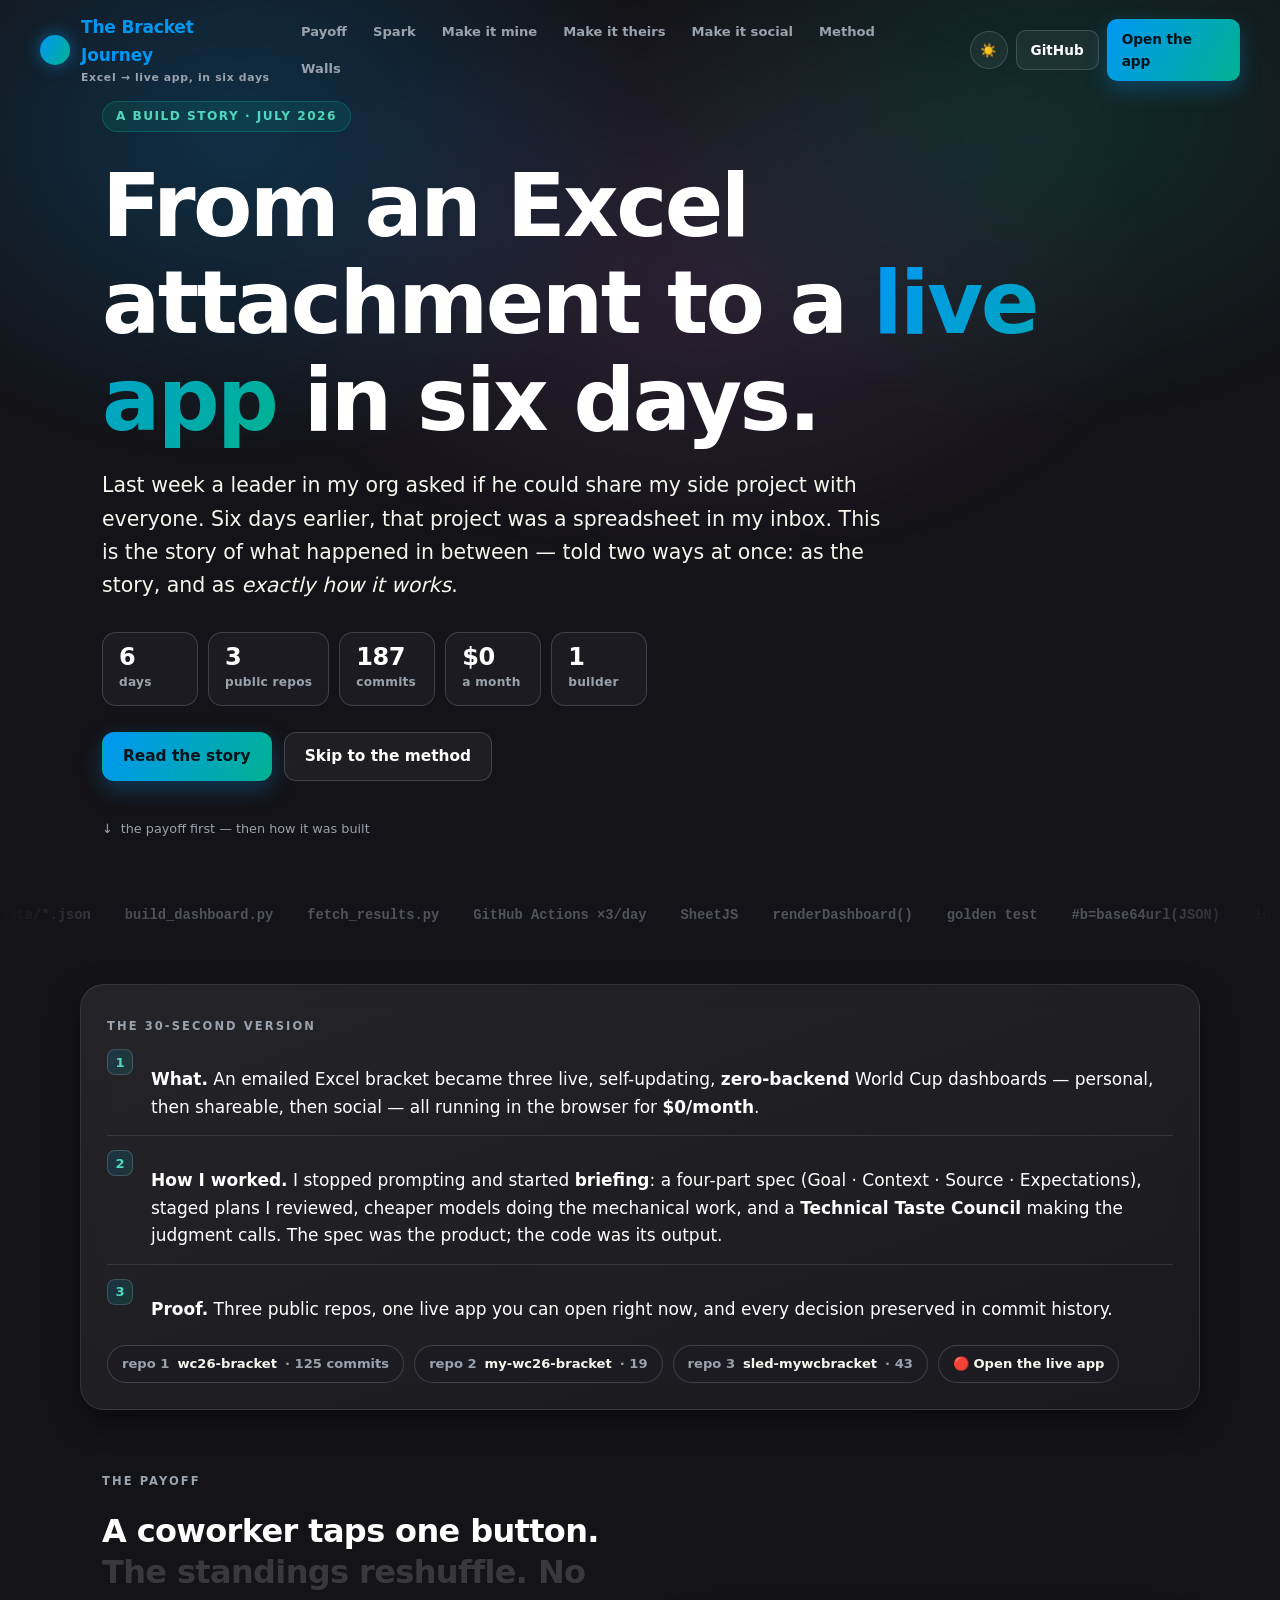
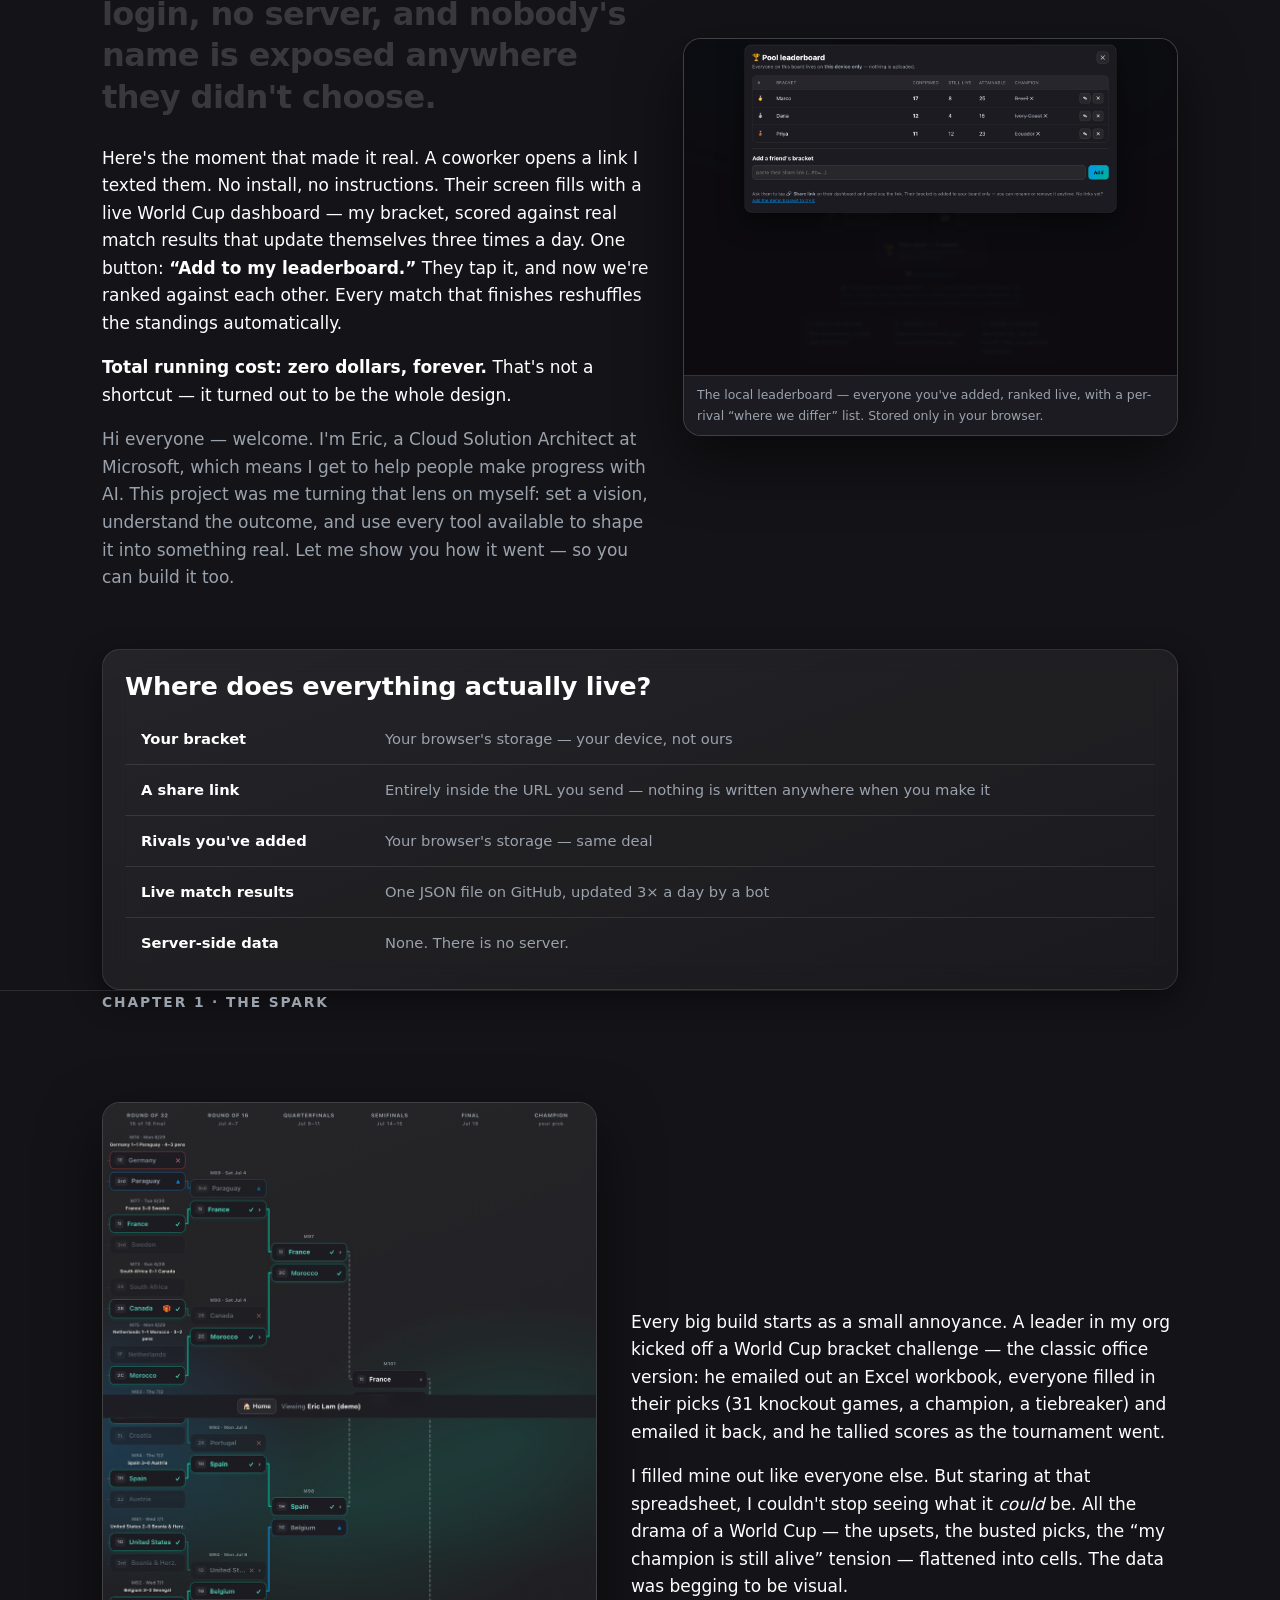
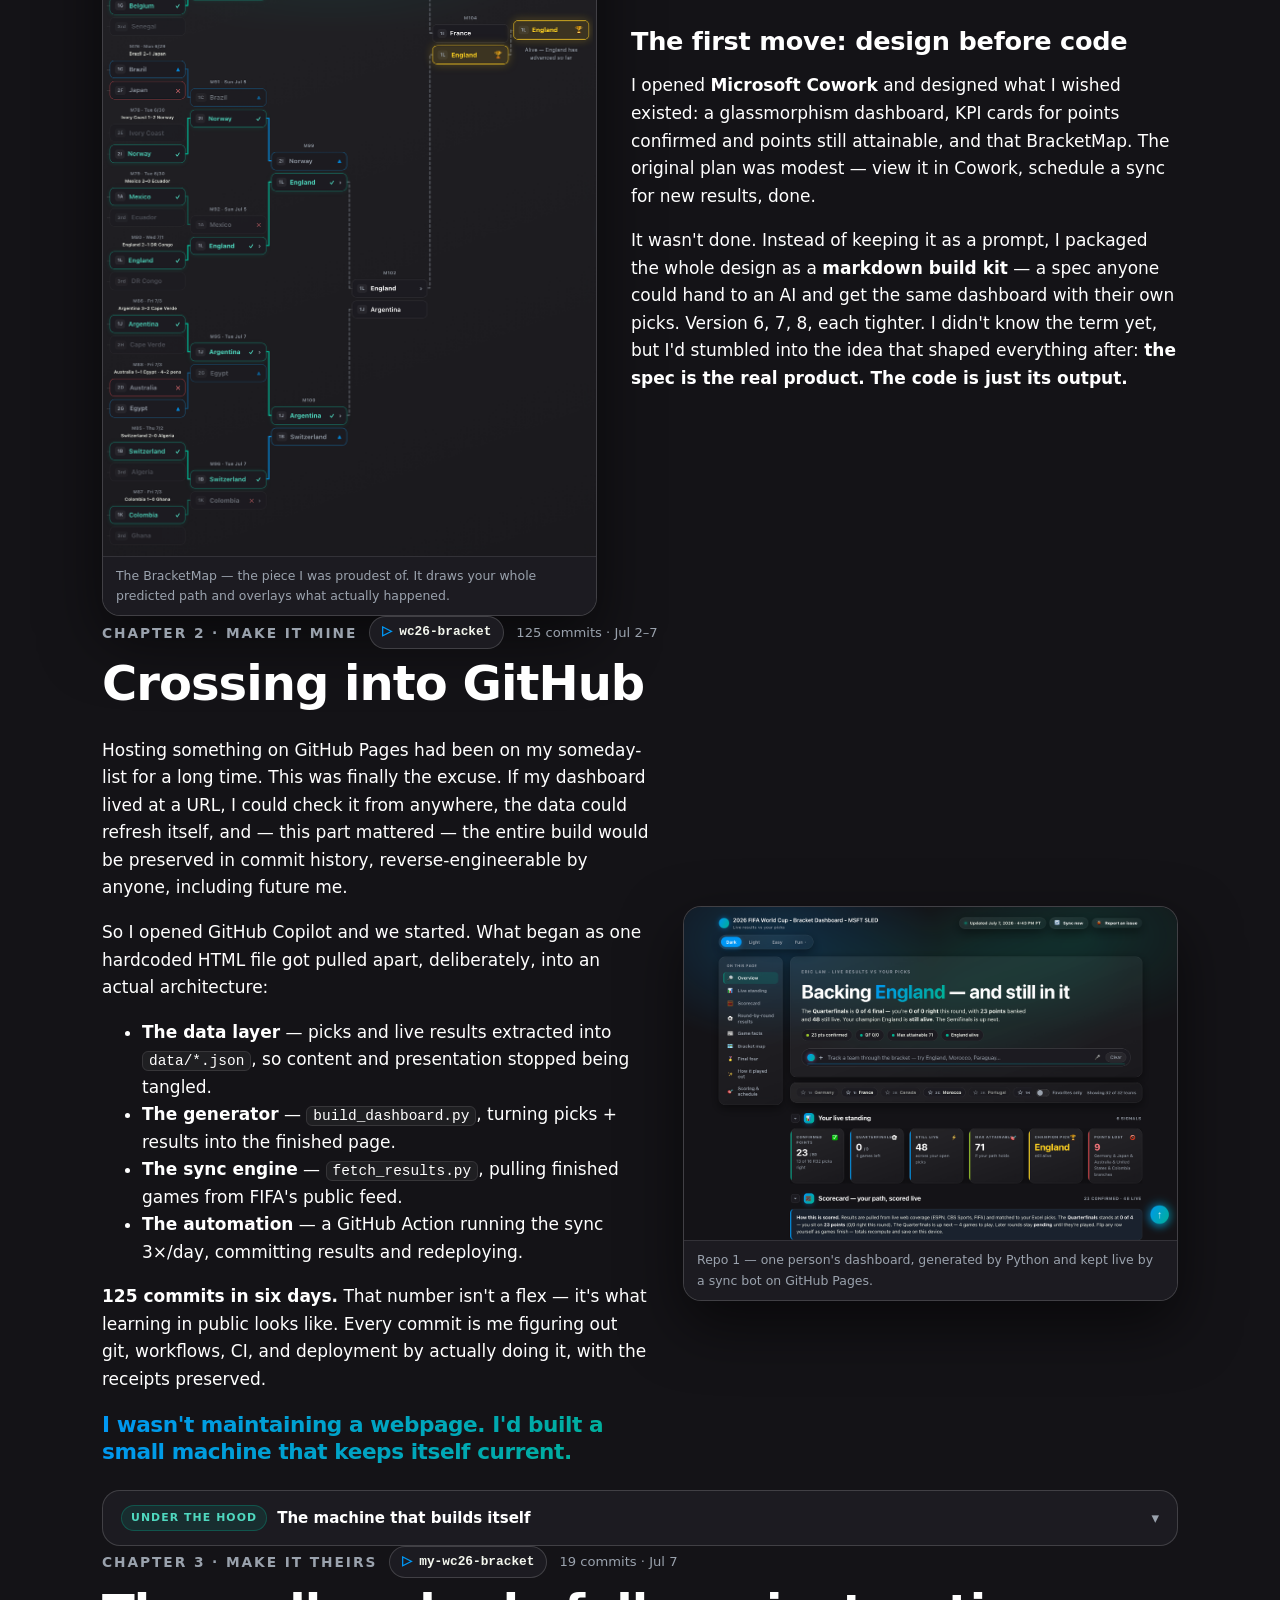
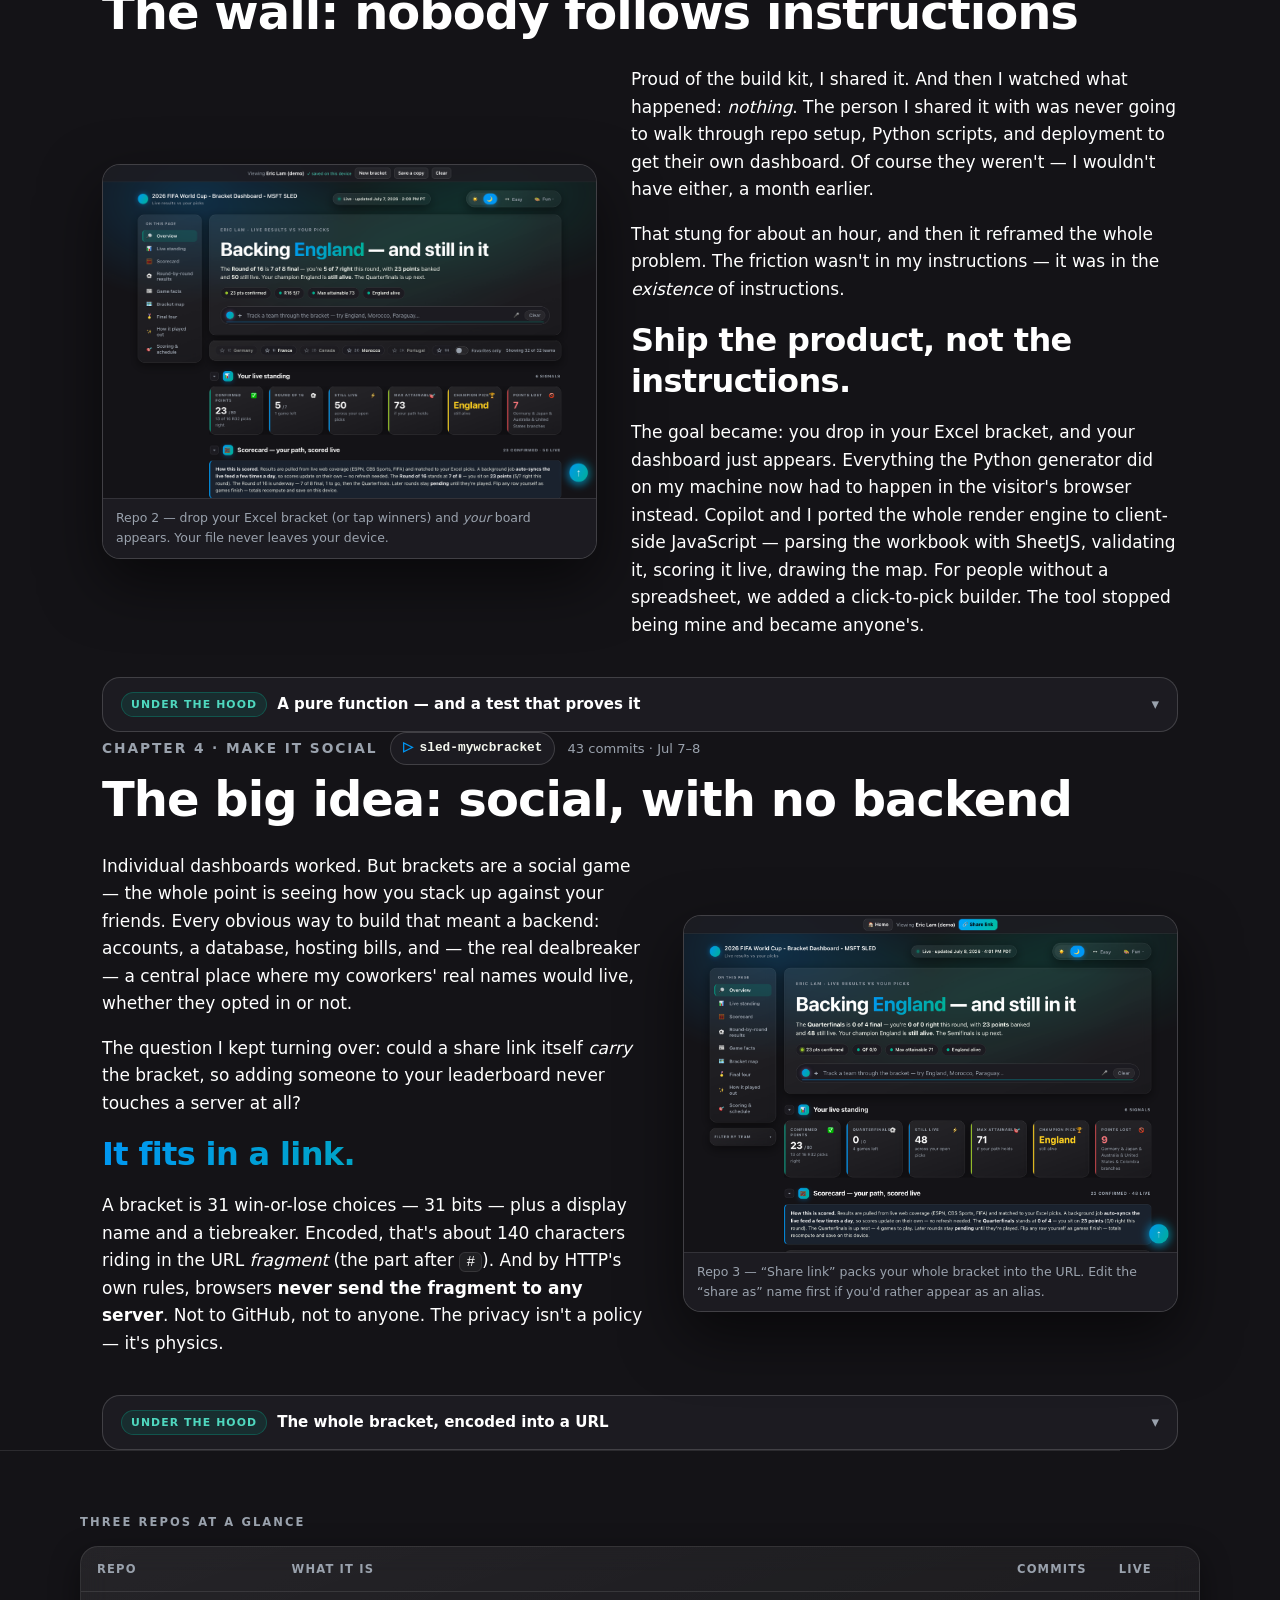
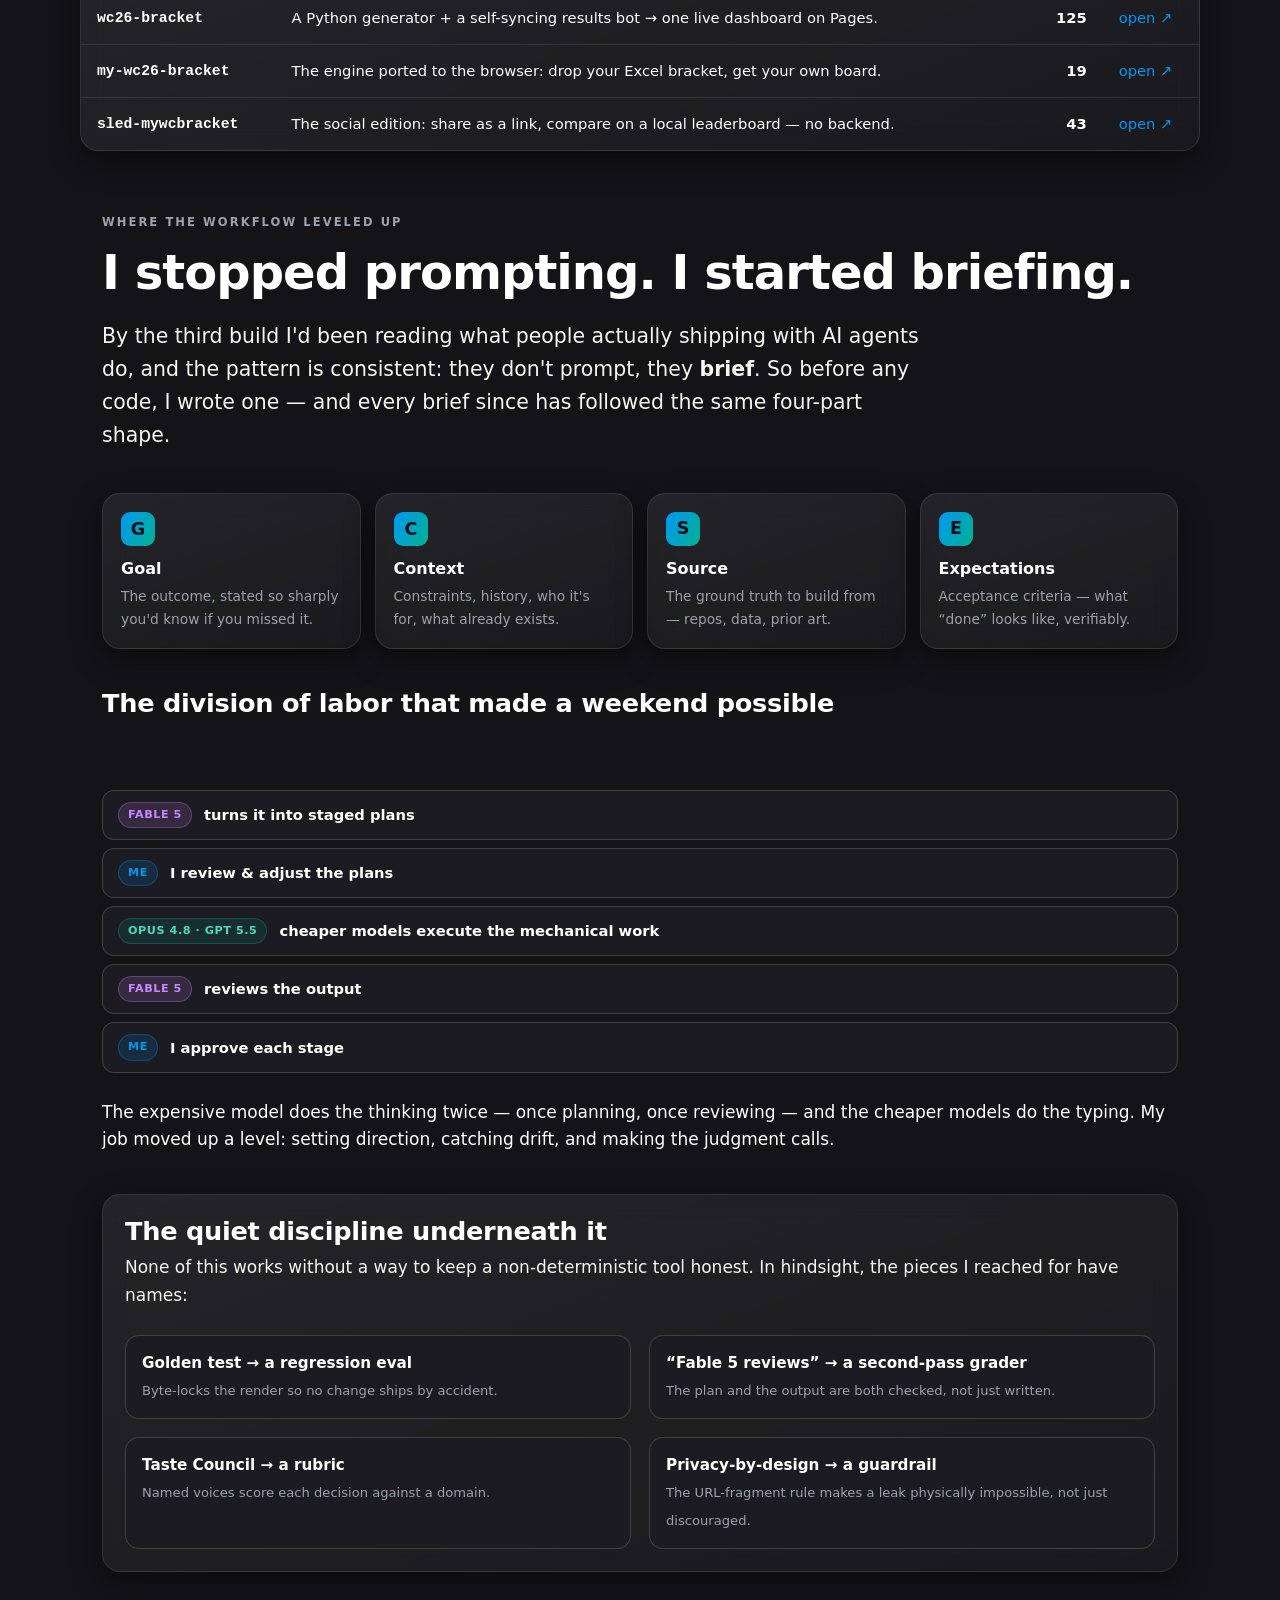
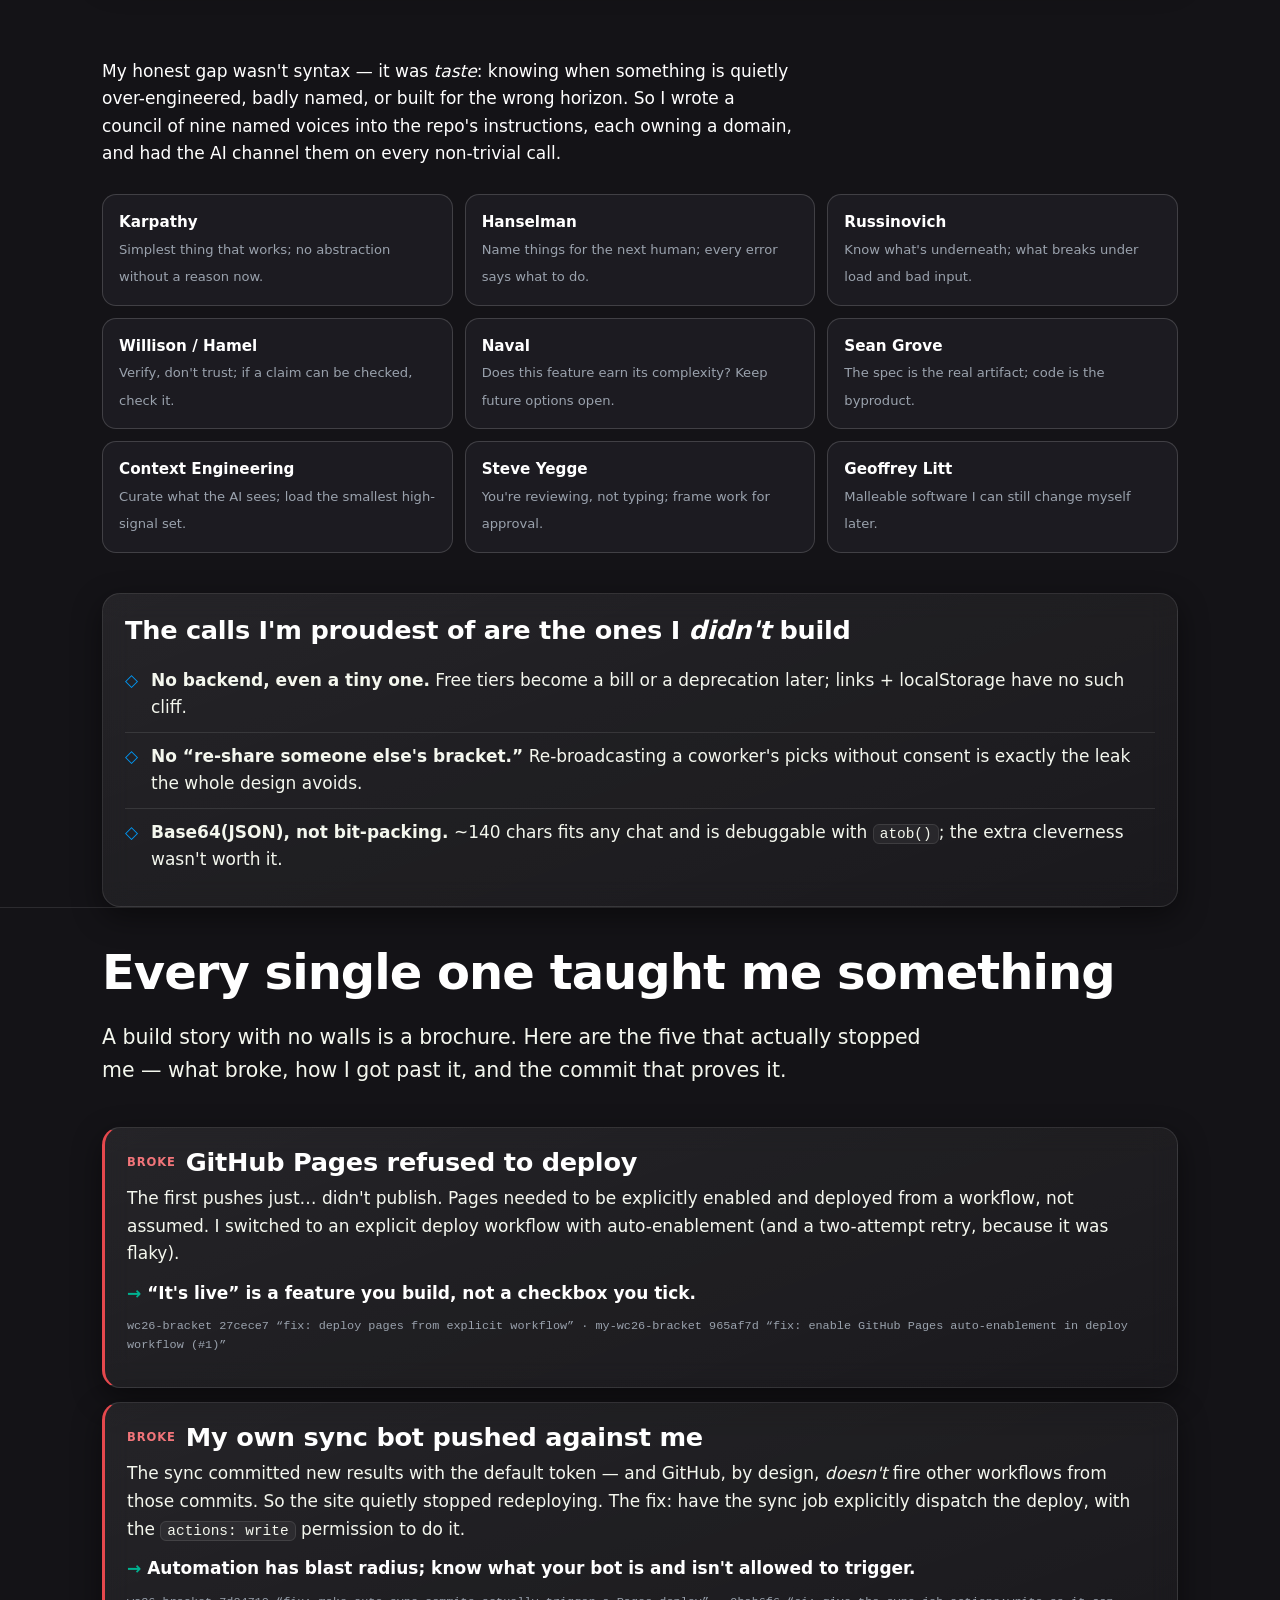
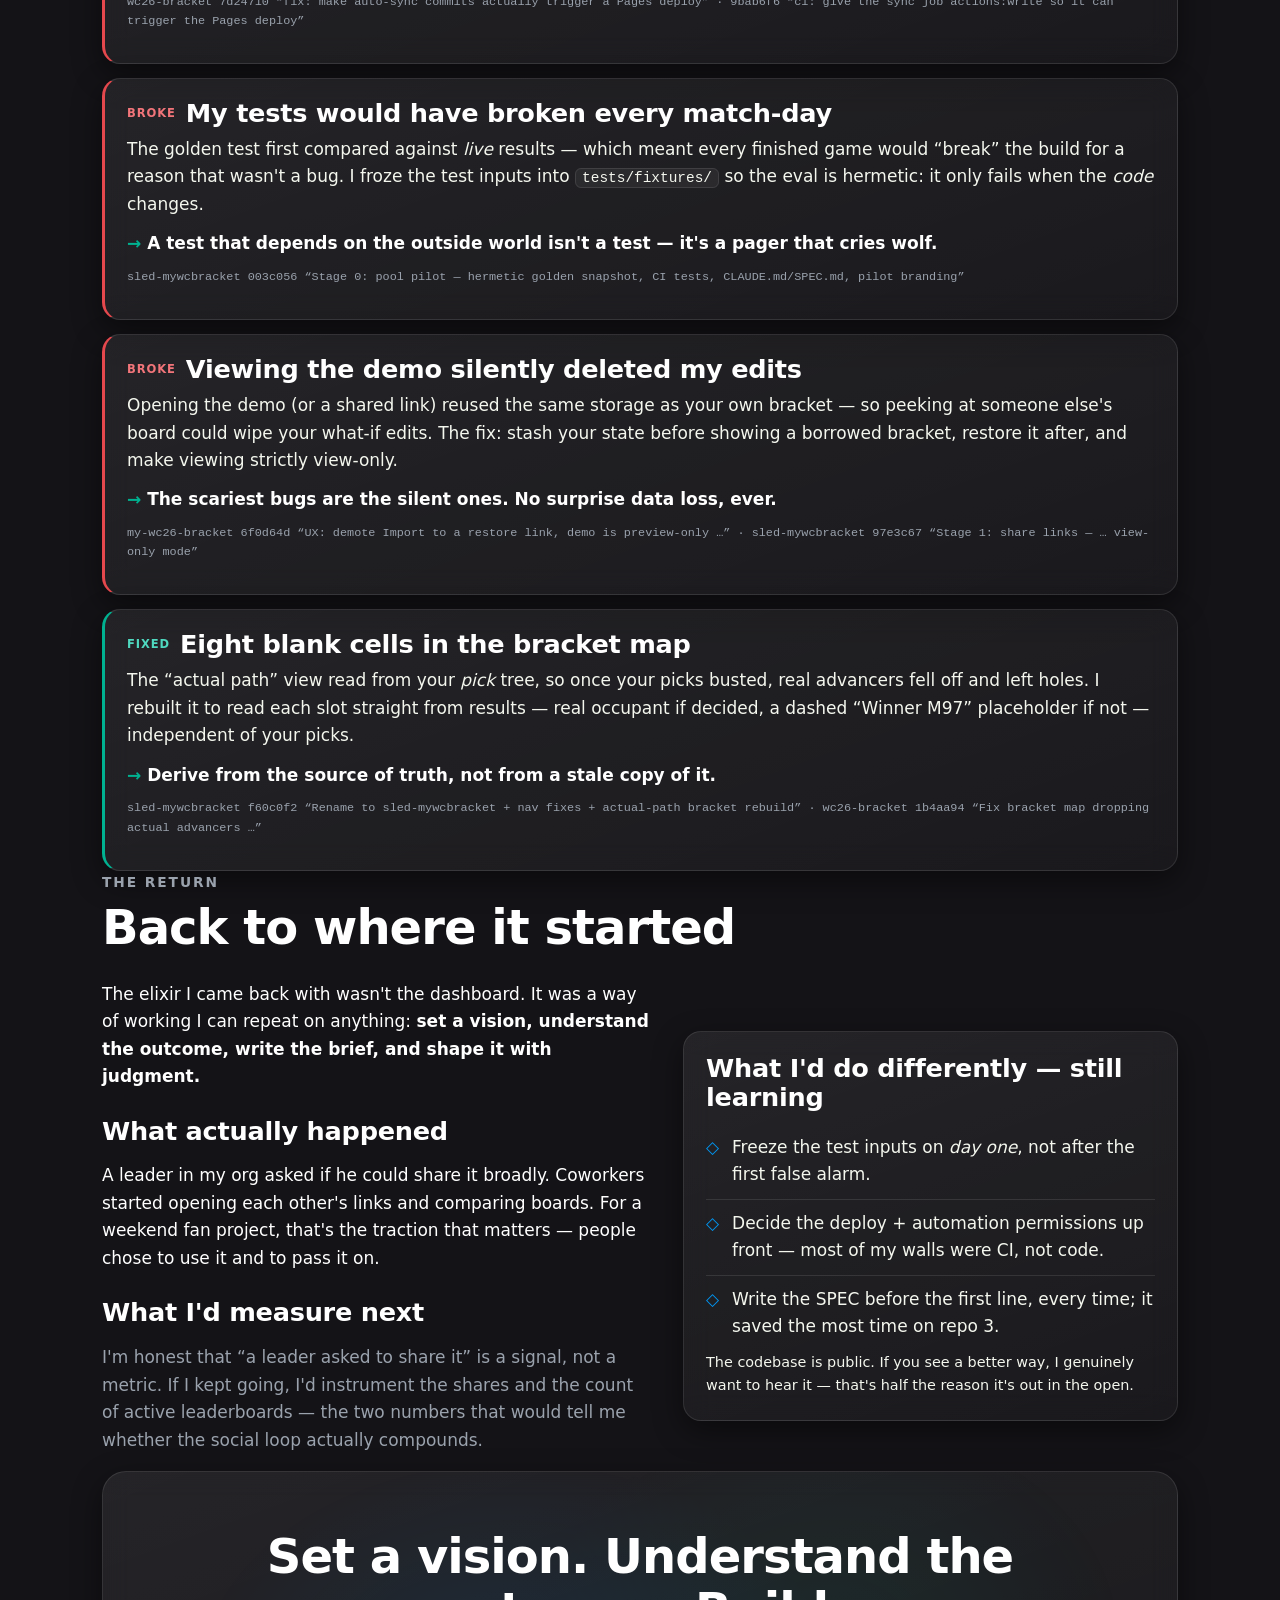
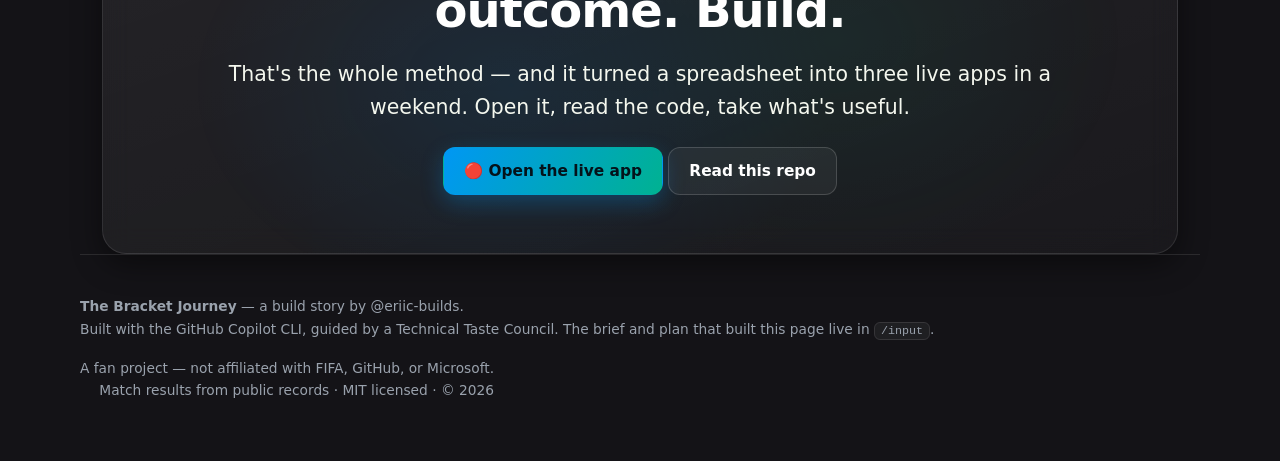
==== docs/index.html @ 43ed0bea "The Bracket Journey — a build story + architecture explainer A single-page, no-build site (GitHub Pa" ====
<!DOCTYPE html>
<html lang="en" data-theme="dark">
<head>
<meta charset="utf-8">
<meta name="viewport" content="width=device-width,initial-scale=1">
<title>From an Excel attachment to a live app in six days — Eric Lam</title>
<meta name="description" content="The build story of how an emailed World Cup bracket became three live, self-updating, zero-backend web apps in one weekend — told as a story and a real architecture explainer.">
<link rel="canonical" href="https://eriic-builds.github.io/bracket-journey/">
<meta property="og:title" content="From an Excel attachment to a live app in six days">
<meta property="og:description" content="A build story — and a real architecture explainer — of three live, zero-backend World Cup dashboards built in a weekend with GitHub Copilot.">
<meta property="og:type" content="article">
<meta property="og:url" content="https://eriic-builds.github.io/bracket-journey/">
<meta name="twitter:card" content="summary_large_image">
<meta property="og:image" content="https://eriic-builds.github.io/bracket-journey/assets/og.png">
<meta name="twitter:image" content="https://eriic-builds.github.io/bracket-journey/assets/og.png">
<link rel="icon" href="data:image/svg+xml,<svg xmlns=%22http://www.w3.org/2000/svg%22 viewBox=%220 0 100 100%22><text y=%22.9em%22 font-size=%2290%22>⚽</text></svg>">
<link rel="stylesheet" href="css/journey.css">
</head>
<body>
<a class="skip" href="#payoff">Skip to the story</a>

<!-- ============================== NAV ============================== -->
<nav class="nav" aria-label="Section navigation">
  <a class="brand" href="#top" aria-label="The Bracket Journey — top">
    <span class="orb" aria-hidden="true"></span>
    <span>The Bracket Journey<small>Excel → live app, in six days</small></span>
  </a>
  <div class="dots">
    <a href="#payoff">Payoff</a>
    <a href="#spark">Spark</a>
    <a href="#mine">Make it mine</a>
    <a href="#theirs">Make it theirs</a>
    <a href="#social">Make it social</a>
    <a href="#method">Method</a>
    <a href="#walls">Walls</a>
  </div>
  <div class="navcta">
    <button id="themeBtn" class="iconbtn" type="button" aria-label="Toggle theme">☀️</button>
    <a class="btn ghost sm" href="https://github.com/eriic-builds/bracket-journey" target="_blank" rel="noopener">GitHub</a>
    <a class="btn primary sm" href="https://eriic-builds.github.io/sled-mywcbracket/" target="_blank" rel="noopener">Open the app</a>
  </div>
</nav>

<!-- ============================== HERO ============================== -->
<header class="hero wrap" id="top">
  <div class="reveal in">
    <span class="kicker">A build story · July 2026</span>
    <h1 class="mt2">From an Excel attachment to a <span class="grad-text">live app</span> in six days.</h1>
    <p class="lede maxch">Last week a leader in my org asked if he could share my side project
    with everyone. Six days earlier, that project was a spreadsheet in my inbox. This is the
    story of what happened in between — told two ways at once: as the story, and as <em>exactly
    how it works</em>.</p>

    <div class="herostats" role="list" aria-label="Project at a glance">
      <div class="stat" role="listitem"><b>6</b><span>days</span></div>
      <div class="stat" role="listitem"><b>3</b><span>public repos</span></div>
      <div class="stat" role="listitem"><b>187</b><span>commits</span></div>
      <div class="stat" role="listitem"><b>$0</b><span>a month</span></div>
      <div class="stat" role="listitem"><b>1</b><span>builder</span></div>
    </div>

    <div class="cta-row">
      <a class="btn primary" href="#payoff">Read the story</a>
      <a class="btn ghost" href="#method">Skip to the method</a>
    </div>
    <div class="scrollcue"><span class="dn">↓</span> the payoff first — then how it was built</div>
  </div>
</header>

<!-- reverse-scroll accent -->
<div class="reverse-strip" aria-hidden="true">
  <div class="track" data-speed="0.12">
    <span>data/*.json</span><span>build_dashboard.py</span><span>fetch_results.py</span>
    <span>GitHub Actions ×3/day</span><span>SheetJS</span><span>renderDashboard()</span>
    <span>golden test</span><span>#b=base64url(JSON)</span><span>localStorage</span>
    <span>zero backend</span><span>$0/mo</span><span>data/*.json</span><span>build_dashboard.py</span>
    <span>fetch_results.py</span><span>GitHub Actions ×3/day</span><span>SheetJS</span>
    <span>renderDashboard()</span><span>golden test</span><span>#b=base64url(JSON)</span>
    <span>localStorage</span><span>zero backend</span><span>$0/mo</span>
  </div>
</div>

<!-- ============================== TL;DR ============================== -->
<section class="wrap tight" aria-label="The 30-second version">
  <div class="tldr glass reveal">
    <span class="section-label">The 30-second version</span>
    <div class="row">
      <span class="n">1</span>
      <p class="mb0"><b>What.</b> An emailed Excel bracket became three live, self-updating,
      <b>zero-backend</b> World Cup dashboards — personal, then shareable, then social — all
      running in the browser for <b>$0/month</b>.</p>
    </div>
    <div class="row">
      <span class="n">2</span>
      <p class="mb0"><b>How I worked.</b> I stopped prompting and started <b>briefing</b>: a
      four-part spec (Goal · Context · Source · Expectations), staged plans I reviewed, cheaper
      models doing the mechanical work, and a <b>Technical Taste Council</b> making the judgment
      calls. The spec was the product; the code was its output.</p>
    </div>
    <div class="row">
      <span class="n">3</span>
      <p class="mb0"><b>Proof.</b> Three public repos, one live app you can open right now, and
      every decision preserved in commit history.</p>
    </div>
    <div class="evidence">
      <a class="chip" href="https://github.com/eriic-builds/wc26-bracket" target="_blank" rel="noopener"><span class="k">repo 1</span> wc26-bracket <span class="k">· 125 commits</span></a>
      <a class="chip" href="https://github.com/eriic-builds/my-wc26-bracket" target="_blank" rel="noopener"><span class="k">repo 2</span> my-wc26-bracket <span class="k">· 19</span></a>
      <a class="chip" href="https://github.com/eriic-builds/sled-mywcbracket" target="_blank" rel="noopener"><span class="k">repo 3</span> sled-mywcbracket <span class="k">· 43</span></a>
      <a class="chip" href="https://eriic-builds.github.io/sled-mywcbracket/" target="_blank" rel="noopener">🔴 Open the live app</a>
    </div>
  </div>
</section>

<!-- ============================== PAYOFF ============================== -->
<section class="wrap" id="payoff">
  <div class="split">
    <div class="reveal">
      <span class="section-label">The payoff</span>
      <p class="wordreveal pull">A coworker taps one button. The standings reshuffle. No login,
      no server, and nobody's name is exposed anywhere they didn't choose.</p>
      <p class="mt2">Here's the moment that made it real. A coworker opens a link I texted them.
      No install, no instructions. Their screen fills with a live World Cup dashboard — my
      bracket, scored against real match results that update themselves three times a day. One
      button: <b>“Add to my leaderboard.”</b> They tap it, and now we're ranked against each
      other. Every match that finishes reshuffles the standings automatically.</p>
      <p><b>Total running cost: zero dollars, forever.</b> That's not a shortcut — it turned out
      to be the whole design.</p>
      <p class="muted">Hi everyone — welcome. I'm Eric, a Cloud Solution Architect at Microsoft,
      which means I get to help people make progress with AI. This project was me turning that
      lens on myself: set a vision, understand the outcome, and use every tool available to shape
      it into something real. Let me show you how it went — so you can build it too.</p>
    </div>
    <figure class="shot reveal d1">
      <img data-shot="sled-leaderboard.png" src="assets/shots/sled-leaderboard.png" loading="lazy" decoding="async"
        alt="The zero-backend leaderboard: coworkers ranked by live score, with a per-rival diff of games still to play.">
      <figcaption class="cap">The local leaderboard — everyone you've added, ranked live, with a
      per-rival “where we differ” list. Stored only in your browser.</figcaption>
    </figure>
  </div>

  <div class="glass card mt3 reveal">
    <h3>Where does everything actually live?</h3>
    <div class="repos mt1">
      <table>
        <tbody>
          <tr><td><b>Your bracket</b></td><td class="muted">Your browser's storage — your device, not ours</td></tr>
          <tr><td><b>A share link</b></td><td class="muted">Entirely inside the URL you send — nothing is written anywhere when you make it</td></tr>
          <tr><td><b>Rivals you've added</b></td><td class="muted">Your browser's storage — same deal</td></tr>
          <tr><td><b>Live match results</b></td><td class="muted">One JSON file on GitHub, updated 3× a day by a bot</td></tr>
          <tr><td><b>Server-side data</b></td><td class="muted">None. There is no server.</td></tr>
        </tbody>
      </table>
    </div>
  </div>
</section>

<hr class="hr wrap">

<!-- ============================== CH.1 SPARK ============================== -->
<section class="wrap chapter" id="spark">
  <div class="chead reveal"><span class="cnum">Chapter 1 · The spark</span></div>
  <h2 class="reveal">An Excel sheet in my inbox</h2>
  <div class="split rev mt2">
    <figure class="shot reveal d1">
      <img data-shot="sled-bracketmap.png" src="assets/shots/sled-bracketmap.png" loading="lazy" decoding="async"
        alt="The BracketMap: a glassmorphism map drawing your predicted path through the whole knockout tree.">
      <figcaption class="cap">The BracketMap — the piece I was proudest of. It draws your whole
      predicted path and overlays what actually happened.</figcaption>
    </figure>
    <div class="reveal">
      <p class="mt0">Every big build starts as a small annoyance. A leader in my org kicked off a
      World Cup bracket challenge — the classic office version: he emailed out an Excel workbook,
      everyone filled in their picks (31 knockout games, a champion, a tiebreaker) and emailed it
      back, and he tallied scores as the tournament went.</p>
      <p>I filled mine out like everyone else. But staring at that spreadsheet, I couldn't stop
      seeing what it <em>could</em> be. All the drama of a World Cup — the upsets, the busted
      picks, the “my champion is still alive” tension — flattened into cells. The data was
      begging to be visual.</p>
      <h3 class="mt2">The first move: design before code</h3>
      <p>I opened <b>Microsoft Cowork</b> and designed what I wished existed: a glassmorphism
      dashboard, KPI cards for points confirmed and points still attainable, and that BracketMap.
      The original plan was modest — view it in Cowork, schedule a sync for new results, done.</p>
      <p>It wasn't done. Instead of keeping it as a prompt, I packaged the whole design as a
      <b>markdown build kit</b> — a spec anyone could hand to an AI and get the same dashboard
      with their own picks. Version 6, 7, 8, each tighter. I didn't know the term yet, but I'd
      stumbled into the idea that shaped everything after: <b>the spec is the real product. The
      code is just its output.</b></p>
    </div>
  </div>
</section>

<!-- ============================== CH.2 MAKE IT MINE ============================== -->
<section class="wrap chapter" id="mine">
  <div class="chead reveal">
    <span class="cnum">Chapter 2 · Make it mine</span>
    <span class="repochip">wc26-bracket</span>
    <span class="muted" style="font-size:.82rem">125 commits · Jul 2–7</span>
  </div>
  <h2 class="reveal">Crossing into GitHub</h2>
  <div class="split mt2">
    <div class="reveal">
      <p class="mt0">Hosting something on GitHub Pages had been on my someday-list for a long
      time. This was finally the excuse. If my dashboard lived at a URL, I could check it from
      anywhere, the data could refresh itself, and — this part mattered — the entire build would
      be preserved in commit history, reverse-engineerable by anyone, including future me.</p>
      <p>So I opened GitHub Copilot and we started. What began as one hardcoded HTML file got
      pulled apart, deliberately, into an actual architecture:</p>
      <ul>
        <li><b>The data layer</b> — picks and live results extracted into <code class="inline">data/*.json</code>, so content and presentation stopped being tangled.</li>
        <li><b>The generator</b> — <code class="inline">build_dashboard.py</code>, turning picks + results into the finished page.</li>
        <li><b>The sync engine</b> — <code class="inline">fetch_results.py</code>, pulling finished games from FIFA's public feed.</li>
        <li><b>The automation</b> — a GitHub Action running the sync 3×/day, committing results and redeploying.</li>
      </ul>
      <p><b>125 commits in six days.</b> That number isn't a flex — it's what learning in public
      looks like. Every commit is me figuring out git, workflows, CI, and deployment by actually
      doing it, with the receipts preserved.</p>
      <p class="pull grad-text" style="font-size:1.35rem">I wasn't maintaining a webpage. I'd
      built a small machine that keeps itself current.</p>
    </div>
    <figure class="shot reveal d1">
      <img data-shot="wc26-view.png" src="assets/shots/wc26-view.png" loading="lazy" decoding="async"
        alt="The wc26-bracket dashboard: bracket map, KPI cards, and a round-by-round scorecard, generated by Python and served on GitHub Pages.">
      <figcaption class="cap">Repo 1 — one person's dashboard, generated by Python and kept live
      by a sync bot on GitHub Pages.</figcaption>
    </figure>
  </div>

  <details class="hood reveal">
    <summary><span class="tag">Under the hood</span> The machine that builds itself <span class="chev">▾</span></summary>
    <div class="hbody">
      <p>Three JSON files are the single source of truth. The generator loads them and
      <em>derives</em> every pixel — nothing about the story is hardcoded, so every rebuild stays
      in sync with the data.</p>
      <div class="codecap">wc26-bracket/scripts/build_dashboard.py</div>
      <pre class="code">_DATA=os.path.join(os.path.dirname(os.path.dirname(os.path.abspath(__file__))),"data")
def _load(_name):
    with open(os.path.join(_DATA,_name),encoding="utf-8") as _fh: return json.load(_fh)
P=_load("picks.json"); L=_load("live.json"); T=_load("topology.json")</pre>

      <div class="diagram mt1">
        <div class="flow">
          <div class="node mono">picks.json<small>your bracket</small></div>
          <div class="node mono">live.json<small>synced results</small></div>
          <div class="node mono">topology.json<small>fixed tree</small></div>
          <div class="arrow">→</div>
          <div class="node accent">build_dashboard.py<small>pure derivation</small></div>
          <div class="arrow">→</div>
          <div class="node">index.html<small>self-contained</small></div>
          <div class="arrow">→</div>
          <div class="node accent">GitHub Pages<small>the live site</small></div>
        </div>
      </div>

      <p class="mt2">The sync is a bot on a schedule. It fetches finished games, writes them into
      <code class="inline">live.json</code>, and redeploys — three times a day, timed to after
      each match block. I can close my laptop and the board stays current.</p>
      <div class="codecap">wc26-bracket/.github/workflows/sync-results.yml — the cron</div>
      <pre class="code">schedule:
  - cron: "0 22 * * *"   # ~6:00 PM ET
  - cron: "30 1 * * *"   # ~9:30 PM ET
  - cron: "0 6 * * *"    # ~2:00 AM ET</pre>
    </div>
  </details>
</section>

<!-- ============================== CH.3 MAKE IT THEIRS ============================== -->
<section class="wrap chapter" id="theirs">
  <div class="chead reveal">
    <span class="cnum">Chapter 3 · Make it theirs</span>
    <span class="repochip">my-wc26-bracket</span>
    <span class="muted" style="font-size:.82rem">19 commits · Jul 7</span>
  </div>
  <h2 class="reveal">The wall: nobody follows instructions</h2>
  <div class="split rev mt2">
    <figure class="shot reveal d1">
      <img data-shot="my-view.png" src="assets/shots/my-view.png" loading="lazy" decoding="async"
        alt="my-wc26-bracket: drop your own Excel file and your own scored dashboard appears, entirely in the browser.">
      <figcaption class="cap">Repo 2 — drop your Excel bracket (or tap winners) and <em>your</em>
      board appears. Your file never leaves your device.</figcaption>
    </figure>
    <div class="reveal">
      <p class="mt0">Proud of the build kit, I shared it. And then I watched what happened:
      <em>nothing</em>. The person I shared it with was never going to walk through repo setup,
      Python scripts, and deployment to get their own dashboard. Of course they weren't — I
      wouldn't have either, a month earlier.</p>
      <p>That stung for about an hour, and then it reframed the whole problem. The friction wasn't
      in my instructions — it was in the <em>existence</em> of instructions.</p>
      <p class="pull">Ship the product, not the instructions.</p>
      <p>The goal became: you drop in your Excel bracket, and your dashboard just appears.
      Everything the Python generator did on my machine now had to happen in the visitor's
      browser instead. Copilot and I ported the whole render engine to client-side JavaScript —
      parsing the workbook with SheetJS, validating it, scoring it live, drawing the map. For
      people without a spreadsheet, we added a click-to-pick builder. The tool stopped being mine
      and became anyone's.</p>
    </div>
  </div>

  <details class="hood reveal">
    <summary><span class="tag">Under the hood</span> A pure function — and a test that proves it <span class="chev">▾</span></summary>
    <div class="hbody">
      <p>The port is one honest idea: the same inputs, the same output, expressed as a
      <b>pure function</b>. Give it your picks, the live results, and the fixed tree, and it
      returns the scored dashboard state — no side effects, no globals.</p>
      <div class="codecap">my-wc26-bracket / sled-mywcbracket · docs/js/render.js</div>
      <pre class="code">export function computeState(picks, live, topology) {
  // → the fully scored board: every slot, KPI, and card is derived from here
}</pre>
      <div class="diagram mt1">
        <div class="flow">
          <div class="node mono">your .xlsx</div>
          <div class="arrow">→</div>
          <div class="node accent">parse-excel.js<small>SheetJS, in-browser</small></div>
          <div class="arrow">→</div>
          <div class="node accent">render.js<small>computeState()</small></div>
          <div class="arrow">→</div>
          <div class="node">your dashboard<small>DOM</small></div>
        </div>
      </div>
      <p class="mt2">A port this size is exactly where subtle bugs breed. So we built a
      <b>golden test</b>: the JavaScript engine's output is compared <em>byte-for-byte</em>
      against the original Python's. Not “looks the same” — <em>identical</em>. In hindsight
      that's an eval: a regression gate that has caught real drift ever since, run against
      <em>frozen</em> inputs so live results can never make it flap.</p>
    </div>
  </details>
</section>

<!-- ============================== CH.4 MAKE IT SOCIAL ============================== -->
<section class="wrap chapter" id="social">
  <div class="chead reveal">
    <span class="cnum">Chapter 4 · Make it social</span>
    <span class="repochip">sled-mywcbracket</span>
    <span class="muted" style="font-size:.82rem">43 commits · Jul 7–8</span>
  </div>
  <h2 class="reveal">The big idea: social, with no backend</h2>
  <div class="split mt2">
    <div class="reveal">
      <p class="mt0">Individual dashboards worked. But brackets are a social game — the whole
      point is seeing how you stack up against your friends. Every obvious way to build that
      meant a backend: accounts, a database, hosting bills, and — the real dealbreaker — a
      central place where my coworkers' real names would live, whether they opted in or not.</p>
      <p>The question I kept turning over: could a share link itself <em>carry</em> the bracket,
      so adding someone to your leaderboard never touches a server at all?</p>
      <p class="pull grad-text">It fits in a link.</p>
      <p>A bracket is 31 win-or-lose choices — 31 bits — plus a display name and a tiebreaker.
      Encoded, that's about 140 characters riding in the URL <em>fragment</em> (the part after
      <code class="inline">#</code>). And by HTTP's own rules, browsers <b>never send the fragment
      to any server</b>. Not to GitHub, not to anyone. The privacy isn't a policy — it's physics.</p>
    </div>
    <figure class="shot reveal d1">
      <img data-shot="sled-share.png" src="assets/shots/sled-share.png" loading="lazy" decoding="async"
        alt="The share popover: your whole bracket packed into a short URL, with a 'share as' alias field.">
      <figcaption class="cap">Repo 3 — “Share link” packs your whole bracket into the URL. Edit
      the “share as” name first if you'd rather appear as an alias.</figcaption>
    </figure>
  </div>

  <details class="hood reveal">
    <summary><span class="tag">Under the hood</span> The whole bracket, encoded into a URL <span class="chev">▾</span></summary>
    <div class="hbody">
      <p>The wire format is deliberately boring and debuggable: base64url of a tiny JSON object.
      The clever part is the <em>bit order</em> — later rounds depend on earlier picks, so encode
      and decode must both walk the tree in the same canonical order.</p>
      <div class="codecap">sled-mywcbracket/docs/js/share.js — encode</div>
      <pre class="code">export function encodeShare(picks, topology) {
  const S = deriveStructure(topology);
  const sel = {};
  picks.r32.forEach(m => { sel[m[0]] = m[4]; });
  S.r16codes.forEach((c, j) => { sel[c] = picks.r16_win[j]; });
  // …qf, sf, final…
  let bits = "";
  for (const c of codeOrder(S)) {
    const [a, b] = teamsFor(S, c, sel);
    bits += sel[c] === a ? "0" : "1";
  }
  const payload = { v: 1, b: bits, n: String(picks.entrant || ""), t: picks.tiebreaker | 0 };
  return b64url(new TextEncoder().encode(JSON.stringify(payload)));
}</pre>
      <p>Decoding reverses it, then re-validates against the fixed tree. A truncated or
      newer-version link fails with a friendly message instead of rendering garbage — Hanselman's
      rule: every error says what broke.</p>
      <div class="codecap">the wire format (dev-docs/SPEC.md)</div>
      <pre class="code">#b=base64url( JSON { v:1, b:"&lt;31 chars of 0|1&gt;", n:"display name", t:tiebreaker } )</pre>

      <div class="diagram mt1">
        <div class="flow">
          <div class="node">your picks</div>
          <div class="arrow">→</div>
          <div class="node accent mono">#b=…<small>in the URL fragment</small></div>
          <div class="arrow">→</div>
          <div class="node">recipient's browser<small>unpacks locally</small></div>
          <div class="arrow">→</div>
          <div class="node accent">their leaderboard<small>localStorage only</small></div>
        </div>
      </div>

      <p class="mt2">Nothing is written when you generate a link. Rivals live in one browser key;
      the sync bot only ever rewrites the shared results file.</p>
      <div class="codecap">sled-mywcbracket/docs/js/storage.js — the keys</div>
      <pre class="code">const KEY = "wcb.fan.picks.v1";        // the visitor's own bracket
const KEY_SCORES = "wcb.scores.v3";     // their what-if overrides
const KEY_STASH = "wcb.scores.stash";   // set aside while viewing someone else's link</pre>
    </div>
  </details>
</section>

<hr class="hr wrap">

<!-- ============================== REPOS AT A GLANCE ============================== -->
<section class="wrap tight" aria-label="The three repos at a glance">
  <span class="section-label reveal">Three repos at a glance</span>
  <div class="repos glass reveal">
    <table>
      <thead>
        <tr><th>Repo</th><th>What it is</th><th class="num">Commits</th><th class="hidesm">Live</th></tr>
      </thead>
      <tbody>
        <tr>
          <td><a class="rn" href="https://github.com/eriic-builds/wc26-bracket" target="_blank" rel="noopener">wc26-bracket</a></td>
          <td>A Python generator + a self-syncing results bot → one live dashboard on Pages.</td>
          <td class="num">125</td>
          <td class="hidesm"><a href="https://eriic-builds.github.io/wc26-bracket/" target="_blank" rel="noopener">open ↗</a></td>
        </tr>
        <tr>
          <td><a class="rn" href="https://github.com/eriic-builds/my-wc26-bracket" target="_blank" rel="noopener">my-wc26-bracket</a></td>
          <td>The engine ported to the browser: drop your Excel bracket, get your own board.</td>
          <td class="num">19</td>
          <td class="hidesm"><a href="https://eriic-builds.github.io/my-wc26-bracket/" target="_blank" rel="noopener">open ↗</a></td>
        </tr>
        <tr>
          <td><a class="rn" href="https://github.com/eriic-builds/sled-mywcbracket" target="_blank" rel="noopener">sled-mywcbracket</a></td>
          <td>The social edition: share as a link, compare on a local leaderboard — no backend.</td>
          <td class="num">43</td>
          <td class="hidesm"><a href="https://eriic-builds.github.io/sled-mywcbracket/" target="_blank" rel="noopener">open ↗</a></td>
        </tr>
      </tbody>
    </table>
  </div>
</section>

<!-- ============================== METHOD ============================== -->
<section class="wrap" id="method">
  <span class="section-label reveal">Where the workflow leveled up</span>
  <h2 class="reveal">I stopped prompting. I started briefing.</h2>
  <p class="lede maxch reveal">By the third build I'd been reading what people actually shipping
  with AI agents do, and the pattern is consistent: they don't prompt, they <b>brief</b>. So
  before any code, I wrote one — and every brief since has followed the same four-part shape.</p>

  <div class="gcse mt3">
    <div class="g glass reveal"><div class="lt">G</div><h4>Goal</h4><p>The outcome, stated so sharply you'd know if you missed it.</p></div>
    <div class="g glass reveal d1"><div class="lt">C</div><h4>Context</h4><p>Constraints, history, who it's for, what already exists.</p></div>
    <div class="g glass reveal d2"><div class="lt">S</div><h4>Source</h4><p>The ground truth to build from — repos, data, prior art.</p></div>
    <div class="g glass reveal d3"><div class="lt">E</div><h4>Expectations</h4><p>Acceptance criteria — what “done” looks like, verifiably.</p></div>
  </div>

  <h3 class="mt3 reveal">The division of labor that made a weekend possible</h3>
  <div class="pipeline mt1">
    <div class="pstep reveal"><span class="who me">Me</span> I write the brief</div>
    <div class="pstep reveal"><span class="who ai">Fable 5</span> turns it into staged plans</div>
    <div class="pstep reveal"><span class="who me">Me</span> I review &amp; adjust the plans</div>
    <div class="pstep reveal"><span class="who cheap">Opus 4.8 · GPT 5.5</span> cheaper models execute the mechanical work</div>
    <div class="pstep reveal"><span class="who ai">Fable 5</span> reviews the output</div>
    <div class="pstep reveal"><span class="who me">Me</span> I approve each stage</div>
  </div>
  <p class="mt2 reveal">The expensive model does the thinking twice — once planning, once
  reviewing — and the cheaper models do the typing. My job moved up a level: setting direction,
  catching drift, and making the judgment calls.</p>

  <div class="glass card mt3 reveal">
    <h3>The quiet discipline underneath it</h3>
    <p>None of this works without a way to keep a non-deterministic tool honest. In hindsight,
    the pieces I reached for have names:</p>
    <div class="grid g2 mt2">
      <div class="voice"><b>Golden test → a regression eval</b><span>Byte-locks the render so no change ships by accident.</span></div>
      <div class="voice"><b>“Fable 5 reviews” → a second-pass grader</b><span>The plan and the output are both checked, not just written.</span></div>
      <div class="voice"><b>Taste Council → a rubric</b><span>Named voices score each decision against a domain.</span></div>
      <div class="voice"><b>Privacy-by-design → a guardrail</b><span>The URL-fragment rule makes a leak physically impossible, not just discouraged.</span></div>
    </div>
  </div>

  <h3 class="mt3 reveal">The Technical Taste Council</h3>
  <p class="maxch reveal">My honest gap wasn't syntax — it was <em>taste</em>: knowing when
  something is quietly over-engineered, badly named, or built for the wrong horizon. So I wrote a
  council of nine named voices into the repo's instructions, each owning a domain, and had the AI
  channel them on every non-trivial call.</p>
  <div class="council mt2">
    <div class="voice reveal"><b>Karpathy</b><span>Simplest thing that works; no abstraction without a reason now.</span></div>
    <div class="voice reveal"><b>Hanselman</b><span>Name things for the next human; every error says what to do.</span></div>
    <div class="voice reveal"><b>Russinovich</b><span>Know what's underneath; what breaks under load and bad input.</span></div>
    <div class="voice reveal d1"><b>Willison / Hamel</b><span>Verify, don't trust; if a claim can be checked, check it.</span></div>
    <div class="voice reveal d1"><b>Naval</b><span>Does this feature earn its complexity? Keep future options open.</span></div>
    <div class="voice reveal d1"><b>Sean Grove</b><span>The spec is the real artifact; code is the byproduct.</span></div>
    <div class="voice reveal d2"><b>Context Engineering</b><span>Curate what the AI sees; load the smallest high-signal set.</span></div>
    <div class="voice reveal d2"><b>Steve Yegge</b><span>You're reviewing, not typing; frame work for approval.</span></div>
    <div class="voice reveal d2"><b>Geoffrey Litt</b><span>Malleable software I can still change myself later.</span></div>
  </div>

  <div class="glass card mt3 reveal">
    <h3>The calls I'm proudest of are the ones I <em>didn't</em> build</h3>
    <ul class="next-list">
      <li><b>No backend, even a tiny one.</b> Free tiers become a bill or a deprecation later; links + localStorage have no such cliff.</li>
      <li><b>No “re-share someone else's bracket.”</b> Re-broadcasting a coworker's picks without consent is exactly the leak the whole design avoids.</li>
      <li><b>Base64(JSON), not bit-packing.</b> ~140 chars fits any chat and is debuggable with <code class="inline">atob()</code>; the extra cleverness wasn't worth it.</li>
    </ul>
  </div>
</section>

<hr class="hr wrap">

<!-- ============================== WALLS ============================== -->
<section class="wrap" id="walls">
  <span class="section-label reveal">The walls</span>
  <h2 class="reveal">Every single one taught me something</h2>
  <p class="lede maxch reveal">A build story with no walls is a brochure. Here are the five that
  actually stopped me — what broke, how I got past it, and the commit that proves it.</p>

  <div class="mt3">
    <div class="wall glass reveal">
      <div class="wl"><span class="broke">Broke</span><h3>GitHub Pages refused to deploy</h3></div>
      <p class="fix">The first pushes just… didn't publish. Pages needed to be explicitly enabled
      and deployed from a workflow, not assumed. I switched to an explicit deploy workflow with
      auto-enablement (and a two-attempt retry, because it was flaky).</p>
      <p class="lesson">“It's live” is a feature you build, not a checkbox you tick.</p>
      <p class="cite">wc26-bracket 27cece7 “fix: deploy pages from explicit workflow” · my-wc26-bracket 965af7d “fix: enable GitHub Pages auto-enablement in deploy workflow (#1)”</p>
    </div>

    <div class="wall glass reveal">
      <div class="wl"><span class="broke">Broke</span><h3>My own sync bot pushed against me</h3></div>
      <p class="fix">The sync committed new results with the default token — and GitHub, by design,
      <em>doesn't</em> fire other workflows from those commits. So the site quietly stopped
      redeploying. The fix: have the sync job explicitly dispatch the deploy, with the
      <code class="inline">actions: write</code> permission to do it.</p>
      <p class="lesson">Automation has blast radius; know what your bot is and isn't allowed to trigger.</p>
      <p class="cite">wc26-bracket 7d24710 “fix: make auto-sync commits actually trigger a Pages deploy” · 9bab6f6 “ci: give the sync job actions:write so it can trigger the Pages deploy”</p>
    </div>

    <div class="wall glass reveal">
      <div class="wl"><span class="broke">Broke</span><h3>My tests would have broken every match-day</h3></div>
      <p class="fix">The golden test first compared against <em>live</em> results — which meant
      every finished game would “break” the build for a reason that wasn't a bug. I froze the test
      inputs into <code class="inline">tests/fixtures/</code> so the eval is hermetic: it only
      fails when the <em>code</em> changes.</p>
      <p class="lesson">A test that depends on the outside world isn't a test — it's a pager that cries wolf.</p>
      <p class="cite">sled-mywcbracket 003c056 “Stage 0: pool pilot — hermetic golden snapshot, CI tests, CLAUDE.md/SPEC.md, pilot branding”</p>
    </div>

    <div class="wall glass reveal">
      <div class="wl"><span class="broke">Broke</span><h3>Viewing the demo silently deleted my edits</h3></div>
      <p class="fix">Opening the demo (or a shared link) reused the same storage as your own
      bracket — so peeking at someone else's board could wipe your what-if edits. The fix: stash
      your state before showing a borrowed bracket, restore it after, and make viewing strictly
      view-only.</p>
      <p class="lesson">The scariest bugs are the silent ones. No surprise data loss, ever.</p>
      <p class="cite">my-wc26-bracket 6f0d64d “UX: demote Import to a restore link, demo is preview-only …” · sled-mywcbracket 97e3c67 “Stage 1: share links — … view-only mode”</p>
    </div>

    <div class="wall glass reveal win">
      <div class="wl"><span class="broke" style="color:var(--win-ink)">Fixed</span><h3>Eight blank cells in the bracket map</h3></div>
      <p class="fix">The “actual path” view read from your <em>pick</em> tree, so once your picks
      busted, real advancers fell off and left holes. I rebuilt it to read each slot straight from
      results — real occupant if decided, a dashed “Winner M97” placeholder if not — independent
      of your picks.</p>
      <p class="lesson">Derive from the source of truth, not from a stale copy of it.</p>
      <p class="cite">sled-mywcbracket f60c0f2 “Rename to sled-mywcbracket + nav fixes + actual-path bracket rebuild” · wc26-bracket 1b4aa94 “Fix bracket map dropping actual advancers …”</p>
    </div>
  </div>
</section>

<!-- ============================== IMPACT / NEXT ============================== -->
<section class="wrap chapter">
  <div class="chead reveal"><span class="cnum">The return</span></div>
  <h2 class="reveal">Back to where it started</h2>
  <div class="split mt2">
    <div class="reveal">
      <p class="mt0">The elixir I came back with wasn't the dashboard. It was a way of working I
      can repeat on anything: <b>set a vision, understand the outcome, write the brief, and shape
      it with judgment.</b></p>
      <h3 class="mt2">What actually happened</h3>
      <p>A leader in my org asked if he could share it broadly. Coworkers started opening each
      other's links and comparing boards. For a weekend fan project, that's the traction that
      matters — people chose to use it and to pass it on.</p>
      <h3 class="mt2">What I'd measure next</h3>
      <p class="muted">I'm honest that “a leader asked to share it” is a signal, not a metric. If I
      kept going, I'd instrument the shares and the count of active leaderboards — the two numbers
      that would tell me whether the social loop actually compounds.</p>
    </div>
    <div class="glass card reveal d1">
      <h3>What I'd do differently — still learning</h3>
      <ul class="next-list">
        <li>Freeze the test inputs on <em>day one</em>, not after the first false alarm.</li>
        <li>Decide the deploy + automation permissions up front — most of my walls were CI, not code.</li>
        <li>Write the SPEC before the first line, every time; it saved the most time on repo 3.</li>
      </ul>
      <p class="muted mt2" style="font-size:.9rem">The codebase is public. If you see a better way,
      I genuinely want to hear it — that's half the reason it's out in the open.</p>
    </div>
  </div>
</section>

<!-- ============================== CTA ============================== -->
<section class="wrap">
  <div class="cta glass reveal">
    <span class="orb" style="margin:0 auto 14px" aria-hidden="true"></span>
    <h2>Set a vision. Understand the outcome. Build.</h2>
    <p class="lede maxch center">That's the whole method — and it turned a spreadsheet into three
    live apps in a weekend. Open it, read the code, take what's useful.</p>
    <div class="cta-row" style="justify-content:center;margin-top:22px">
      <a class="btn primary" href="https://eriic-builds.github.io/sled-mywcbracket/" target="_blank" rel="noopener">🔴 Open the live app</a>
      <a class="btn ghost" href="https://github.com/eriic-builds/bracket-journey" target="_blank" rel="noopener">Read this repo</a>
    </div>
  </div>
</section>

<!-- ============================== FOOTER ============================== -->
<footer class="footer wrap">
  <div class="frow">
    <div>
      <b>The Bracket Journey</b> — a build story by
      <a href="https://github.com/eriic-builds" target="_blank" rel="noopener">@eriic-builds</a>.<br>
      <span class="muted">Built with the GitHub Copilot CLI, guided by a Technical Taste Council.
      The brief and plan that built this page live in <code class="inline">/input</code>.</span>
    </div>
    <div class="muted" style="text-align:right">
      A fan project — not affiliated with FIFA, GitHub, or Microsoft.<br>
      Match results from public records · MIT licensed · © 2026
    </div>
  </div>
</footer>

<script src="js/motion.js"></script>
</body>
</html>
---- docs/css/journey.css ----
/* ============================================================================
   bracket-journey — design system
   Ported from sled-mywcbracket/docs/css/dashboard.css so the build story shares
   the app's visual identity: Segoe UI, the blue->teal gradient, glassmorphism,
   the ambient radial glow. Dark default, light toggle. No build step, no deps.
   ============================================================================ */

:root{
  /* brand palette (from sled) */
  --blue:#0097F4; --purple:#CB85FF; --pink:#FF32A3; --orange:#FFA200;
  --yellow:#FFCE20; --green:#9BC72A; --teal:#00B291; --red:#E5484D;
  --grad:linear-gradient(120deg,#0097F4,#00B291);
  --grad-soft:linear-gradient(120deg,rgba(0,151,244,.16),rgba(0,178,145,.16));
  --radius:18px; --radius-sm:12px; --radius-lg:24px;
  --fstack:"Segoe UI","Segoe Sans Display",system-ui,-apple-system,"Helvetica Neue",Arial,sans-serif;
  --mono:ui-monospace,"SFMono-Regular","SF Mono","Cascadia Code","Consolas","Liberation Mono",monospace;
  --maxw:1120px;
}

html[data-theme="dark"]{
  color-scheme:dark;
  --bg:#141317; --panel:#1c1b21; --panel2:#232128;
  --text:#FFFFFF; --text2:#F4F7EE; --muted:#9aa2ad;
  --border:rgba(255,255,255,.10); --border2:rgba(255,255,255,.16);
  --glass:linear-gradient(160deg,rgba(255,255,255,.075),rgba(255,255,255,.028));
  --shadow:0 10px 30px rgba(0,0,0,.45); --shadow-lg:0 24px 60px rgba(0,0,0,.55);
  --hover:rgba(255,255,255,.05);
  --gold:#FFCE20; --gold-ink:#FFD84D; --win:#00B291; --win-ink:#4fd8bf; --lose-ink:#f2757a;
  --g1:rgba(0,151,244,.22); --g2:rgba(0,178,145,.16); --g3:rgba(203,133,255,.12);
  --code-bg:#0f0e12;
}
html[data-theme="light"]{
  color-scheme:light;
  --bg:#EEF1F4; --panel:#FFFFFF; --panel2:#F6F8FB;
  --text:#20222b; --text2:#323139; --muted:#5b6472;
  --border:rgba(0,0,0,.08); --border2:rgba(0,0,0,.14);
  --glass:linear-gradient(160deg,rgba(255,255,255,.85),rgba(255,255,255,.55));
  --shadow:0 10px 26px rgba(20,30,50,.10); --shadow-lg:0 24px 50px rgba(20,30,50,.16);
  --hover:rgba(0,0,0,.035);
  --gold:#B57F00; --gold-ink:#8f6300; --win:#00926f; --win-ink:#00805f; --lose-ink:#C4353A;
  --g1:rgba(0,151,244,.14); --g2:rgba(0,178,145,.10); --g3:rgba(203,133,255,.10);
  --code-bg:#0f0e12;
}

/* ---------- reset / base ---------- */
*{box-sizing:border-box}
html{scroll-behavior:smooth}
@media (prefers-reduced-motion:reduce){html{scroll-behavior:auto}}
body{
  margin:0; font-family:var(--fstack); font-size:17px; line-height:1.62;
  color:var(--text); background:var(--bg);
  -webkit-font-smoothing:antialiased; text-rendering:optimizeLegibility;
  overflow-x:hidden; position:relative; min-height:100vh;
}
/* ambient radial glow (from sled body::before) */
body::before{
  content:""; position:fixed; inset:-20% -10% auto -10%; height:80vh; z-index:0;
  pointer-events:none;
  background:
    radial-gradient(closest-side,var(--g1),transparent) -8% -12%/55% 90% no-repeat,
    radial-gradient(closest-side,var(--g2),transparent) 108% -8%/55% 85% no-repeat,
    radial-gradient(closest-side,var(--g3),transparent) 60% 120%/60% 80% no-repeat;
  filter:blur(8px);
}
img{max-width:100%; display:block}
a{color:var(--blue); text-decoration:none}
a:hover{text-decoration:underline}
::selection{background:rgba(0,151,244,.28)}
:focus-visible{outline:2px solid var(--blue); outline-offset:2px; border-radius:4px}
.skip{position:absolute; left:-9999px; top:0; z-index:100; background:var(--panel); color:var(--text);
  padding:10px 16px; border:1px solid var(--border2); border-radius:0 0 10px 0; font-weight:700}
.skip:focus{left:0}

/* ---------- shared surfaces ---------- */
.glass{
  background:var(--glass); backdrop-filter:blur(14px); -webkit-backdrop-filter:blur(14px);
  border:1px solid var(--border); border-radius:var(--radius); box-shadow:var(--shadow);
}
.orb{
  width:30px; height:30px; border-radius:50%; background:var(--grad);
  box-shadow:0 0 16px rgba(0,151,244,.5); flex:0 0 auto;
}
.grad-text{
  background:var(--grad); -webkit-background-clip:text; background-clip:text;
  -webkit-text-fill-color:transparent; color:transparent;
}
.serif-accent{font-style:italic; font-weight:500}

/* ---------- layout ---------- */
.wrap{max-width:var(--maxw); margin:0 auto; padding:0 22px; position:relative; z-index:1}
section{position:relative; z-index:1; padding:88px 0}
section.tight{padding:56px 0}
.section-label{
  display:inline-block; font-size:.72rem; font-weight:800; letter-spacing:.18em;
  text-transform:uppercase; color:var(--muted); margin-bottom:14px;
}
h1,h2,h3{line-height:1.12; letter-spacing:-.02em; margin:0 0 .4em}
h2{font-size:clamp(1.9rem,4.4vw,3rem); font-weight:800}
h3{font-size:clamp(1.25rem,2.4vw,1.6rem); font-weight:700; letter-spacing:-.01em}
.lede{font-size:clamp(1.05rem,1.7vw,1.28rem); color:var(--text2)}
.muted{color:var(--muted)}
.center{text-align:center}
.maxch{max-width:64ch}
.maxch.center{margin-left:auto; margin-right:auto}
.pull{
  font-size:clamp(1.3rem,3vw,2rem); font-weight:700; line-height:1.28;
  letter-spacing:-.02em; margin:.2em 0;
}

/* ---------- navbar ---------- */
.nav{
  position:fixed; top:0; left:0; right:0; z-index:50;
  display:flex; align-items:center; gap:18px;
  padding:14px clamp(16px,4vw,40px);
  background:transparent; transition:background .25s,border-color .25s,box-shadow .25s;
  border-bottom:1px solid transparent;
}
.nav.scrolled{
  background:color-mix(in srgb,var(--bg) 78%,transparent);
  backdrop-filter:blur(12px); -webkit-backdrop-filter:blur(12px);
  border-bottom:1px solid var(--border); box-shadow:0 6px 24px rgba(0,0,0,.18);
}
.nav .brand{display:flex; align-items:center; gap:11px; font-weight:800; letter-spacing:-.01em}
.nav .brand small{display:block; font-weight:600; font-size:.68rem; color:var(--muted); letter-spacing:.06em}
.nav .dots{display:flex; gap:2px; margin-left:auto; flex-wrap:wrap}
.nav .dots a{
  font-size:.82rem; font-weight:600; color:var(--muted); padding:7px 12px;
  border-radius:999px; transition:.16s; text-decoration:none; white-space:nowrap;
}
.nav .dots a:hover{color:var(--text); background:var(--hover)}
.nav .dots a.active{color:var(--text); background:var(--grad-soft)}
.nav .navcta{display:flex; gap:8px; align-items:center}
.nav-toggle{display:none}
@media (max-width:900px){
  .nav .dots{display:none}
}

/* ---------- buttons / chips ---------- */
.btn{
  font:inherit; font-weight:700; font-size:.96rem; border-radius:12px;
  padding:11px 20px; cursor:pointer; border:1px solid transparent;
  display:inline-flex; align-items:center; gap:8px; transition:.16s; text-decoration:none;
}
.btn.primary{color:#04121a; background:var(--grad); box-shadow:0 8px 22px rgba(0,151,244,.28)}
.btn.primary:hover{transform:translateY(-1px); box-shadow:0 12px 28px rgba(0,151,244,.36); text-decoration:none}
.btn.ghost{color:var(--text); background:var(--hover); border-color:var(--border2)}
.btn.ghost:hover{background:var(--border); text-decoration:none}
.btn.sm{padding:8px 14px; font-size:.85rem; border-radius:10px}
.iconbtn{
  width:38px; height:38px; border-radius:50%; display:inline-flex; align-items:center;
  justify-content:center; background:var(--hover); border:1px solid var(--border2);
  color:var(--text); cursor:pointer; transition:.16s;
}
.iconbtn:hover{background:var(--border)}
.chip{
  display:inline-flex; align-items:center; gap:8px; font-size:.82rem; font-weight:700;
  color:var(--text2); background:var(--panel); border:1px solid var(--border2);
  border-radius:999px; padding:7px 14px; text-decoration:none; transition:.16s;
}
.chip:hover{background:var(--hover); text-decoration:none; transform:translateY(-1px)}
.chip .k{color:var(--muted); font-weight:600}
.kicker{
  display:inline-block; font-size:.76rem; font-weight:800; letter-spacing:.12em;
  text-transform:uppercase; color:var(--win-ink);
  background:rgba(0,178,145,.12); border:1px solid rgba(0,178,145,.3);
  border-radius:999px; padding:5px 13px;
}

/* ---------- hero ---------- */
.hero{
  min-height:100svh; display:flex; flex-direction:column; justify-content:center;
  padding-top:96px; padding-bottom:56px;
}
.hero h1{font-size:clamp(2.6rem,7vw,5.4rem); font-weight:800; letter-spacing:-.03em; margin-bottom:.24em}
.hero .lede{max-width:60ch}
.hero .herostats{
  display:flex; flex-wrap:wrap; gap:10px; margin:30px 0 26px;
}
.stat{
  padding:12px 16px; border-radius:14px; background:var(--panel); border:1px solid var(--border2);
  display:flex; flex-direction:column; min-width:96px;
}
.stat b{font-size:1.5rem; font-weight:800; letter-spacing:-.02em; line-height:1}
.stat span{font-size:.76rem; color:var(--muted); font-weight:600; margin-top:4px; letter-spacing:.02em}
.hero .cta-row{display:flex; gap:12px; flex-wrap:wrap}
.scrollcue{margin-top:38px; color:var(--muted); font-size:.8rem; display:flex; align-items:center; gap:8px}
.scrollcue .dn{animation:bob 1.8s ease-in-out infinite}
@keyframes bob{0%,100%{transform:translateY(0)}50%{transform:translateY(4px)}}

/* ---------- TL;DR skim strip ---------- */
.tldr{padding:26px; border-radius:var(--radius-lg)}
.tldr .row{display:grid; grid-template-columns:auto 1fr; gap:14px 18px; align-items:start}
.tldr .n{
  width:26px; height:26px; border-radius:8px; background:var(--grad-soft);
  border:1px solid var(--border2); display:grid; place-items:center; font-weight:800;
  font-size:.82rem; color:var(--win-ink);
}
.tldr .row + .row{margin-top:14px; padding-top:14px; border-top:1px solid var(--border)}
.evidence{display:flex; flex-wrap:wrap; gap:10px; margin-top:22px}

/* ---------- generic cards / grids ---------- */
.grid{display:grid; gap:18px}
.g2{grid-template-columns:repeat(2,1fr)}
.g3{grid-template-columns:repeat(3,1fr)}
.g4{grid-template-columns:repeat(4,1fr)}
@media (max-width:860px){.g3,.g4{grid-template-columns:repeat(2,1fr)}}
@media (max-width:560px){.g2,.g3,.g4{grid-template-columns:1fr}}
.card{padding:22px; border-radius:var(--radius)}
.card h3{margin-bottom:.35em}
.card p{margin:0; color:var(--text2)}
.card .ic{font-size:1.6rem; margin-bottom:10px; display:block}

/* ---------- chapter ---------- */
.chapter .chead{display:flex; align-items:center; gap:12px; margin-bottom:8px; flex-wrap:wrap}
.chapter .cnum{font-weight:800; color:var(--muted); font-size:.86rem; letter-spacing:.14em; text-transform:uppercase}
.chapter .repochip{
  display:inline-flex; align-items:center; gap:7px; font-size:.8rem; font-weight:700;
  color:var(--text2); background:var(--panel); border:1px solid var(--border2);
  border-radius:999px; padding:5px 12px; font-family:var(--mono);
}
.chapter .repochip::before{content:"▷"; color:var(--blue)}
.split{display:grid; grid-template-columns:1.05fr .95fr; gap:34px; align-items:center}
.split.rev{grid-template-columns:.95fr 1.05fr}
@media (max-width:880px){.split,.split.rev{grid-template-columns:1fr; gap:22px}}
.shot{
  border-radius:var(--radius); border:1px solid var(--border2); overflow:hidden;
  box-shadow:var(--shadow-lg); background:var(--panel);
}
.shot img{width:100%; height:auto; display:block}
.shot .cap{font-size:.78rem; color:var(--muted); padding:9px 13px; border-top:1px solid var(--border); background:var(--panel)}
figure{margin:0}

/* ---------- "Under the hood" panels ---------- */
.hood{margin-top:20px; border-radius:var(--radius); border:1px solid var(--border2); overflow:hidden; background:var(--panel)}
.hood>summary{
  list-style:none; cursor:pointer; padding:14px 18px; display:flex; align-items:center; gap:10px;
  font-weight:700; font-size:.94rem; color:var(--text);
}
.hood>summary::-webkit-details-marker{display:none}
.hood>summary .tag{
  font-size:.68rem; font-weight:800; letter-spacing:.1em; text-transform:uppercase;
  color:var(--win-ink); background:rgba(0,178,145,.12); border:1px solid rgba(0,178,145,.3);
  border-radius:999px; padding:3px 9px;
}
.hood>summary .chev{margin-left:auto; color:var(--muted); transition:transform .2s}
.hood[open]>summary .chev{transform:rotate(180deg)}
.hood .hbody{padding:2px 18px 18px}
.hood .hbody p{color:var(--text2); margin:.2em 0 1em}

/* code blocks */
pre.code{
  margin:0 0 14px; background:var(--code-bg); border:1px solid var(--border2); border-radius:12px;
  padding:14px 16px; overflow:auto; font-family:var(--mono); font-size:.82rem; line-height:1.6;
  color:#e6e6ea;
}
pre.code .cm{color:#7f8794} pre.code .kw{color:#7cc3ff} pre.code .st{color:#8ce0b0}
pre.code .fn{color:#ffce6b} pre.code .nm{color:#cfa9ff} pre.code .pl{color:#f2757a}
code.inline{font-family:var(--mono); font-size:.85em; background:var(--hover); border:1px solid var(--border); border-radius:6px; padding:1px 6px}
.codecap{font-size:.74rem; color:var(--muted); margin:-8px 0 14px; font-family:var(--mono)}

/* ---------- inline diagrams ---------- */
.diagram{
  border:1px solid var(--border2); border-radius:var(--radius); padding:20px; background:var(--panel2);
  overflow-x:auto;
}
.flow{display:flex; align-items:stretch; gap:10px; flex-wrap:wrap; justify-content:center}
.node{
  border:1px solid var(--border2); border-radius:12px; padding:10px 14px; background:var(--panel);
  font-size:.82rem; font-weight:600; min-width:96px; text-align:center; display:flex;
  flex-direction:column; gap:3px; justify-content:center;
}
.node small{color:var(--muted); font-weight:500; font-size:.72rem}
.node.accent{background:var(--grad-soft); border-color:var(--border2)}
.node.mono{font-family:var(--mono); font-weight:600}
.arrow{display:flex; align-items:center; color:var(--muted); font-weight:800; font-size:1.1rem}
@media (max-width:640px){.flow{flex-direction:column}.arrow{transform:rotate(90deg)}}

/* ---------- repos at a glance ---------- */
.repos{overflow:hidden; border-radius:var(--radius)}
.repos table{width:100%; border-collapse:collapse; font-size:.92rem}
.repos th,.repos td{text-align:left; padding:13px 16px; border-bottom:1px solid var(--border)}
.repos th{font-size:.72rem; text-transform:uppercase; letter-spacing:.1em; color:var(--muted); font-weight:800}
.repos tr:last-child td{border-bottom:0}
.repos td .rn{font-family:var(--mono); font-weight:700; color:var(--text)}
.repos td b{font-weight:800}
.repos .num{text-align:right; font-variant-numeric:tabular-nums; font-weight:700}
@media (max-width:640px){.repos .hidesm{display:none}}

/* ---------- method: GCSE + pipeline + council ---------- */
.gcse{display:grid; grid-template-columns:repeat(4,1fr); gap:14px}
@media (max-width:820px){.gcse{grid-template-columns:repeat(2,1fr)}}
@media (max-width:460px){.gcse{grid-template-columns:1fr}}
.gcse .g{padding:18px; border-radius:var(--radius)}
.gcse .g .lt{
  width:34px; height:34px; border-radius:9px; background:var(--grad); color:#04121a;
  display:grid; place-items:center; font-weight:800; font-size:1.1rem; margin-bottom:10px;
}
.gcse .g h4{margin:0 0 4px; font-size:1rem}
.gcse .g p{margin:0; color:var(--muted); font-size:.86rem}
.pipeline{display:flex; flex-direction:column; gap:8px}
.pstep{
  display:flex; align-items:center; gap:12px; padding:11px 15px; border-radius:12px;
  background:var(--panel); border:1px solid var(--border2); font-weight:600; font-size:.92rem;
}
.pstep .who{
  font-size:.7rem; font-weight:800; letter-spacing:.05em; text-transform:uppercase; padding:3px 9px;
  border-radius:999px; white-space:nowrap;
}
.pstep .who.me{background:rgba(0,151,244,.14); color:var(--blue); border:1px solid rgba(0,151,244,.3)}
.pstep .who.ai{background:rgba(203,133,255,.14); color:var(--purple); border:1px solid rgba(203,133,255,.3)}
.pstep .who.cheap{background:rgba(0,178,145,.12); color:var(--win-ink); border:1px solid rgba(0,178,145,.3)}
.council{display:grid; grid-template-columns:repeat(3,1fr); gap:12px}
@media (max-width:820px){.council{grid-template-columns:repeat(2,1fr)}}
@media (max-width:460px){.council{grid-template-columns:1fr}}
.voice{padding:15px 16px; border-radius:14px; background:var(--panel); border:1px solid var(--border2)}
.voice b{display:block; font-size:.95rem}
.voice span{font-size:.82rem; color:var(--muted)}

/* ---------- walls ---------- */
.wall{padding:20px 22px; border-radius:var(--radius); border-left:3px solid var(--red)}
.wall + .wall{margin-top:14px}
.wall .wl{display:flex; align-items:center; gap:10px; flex-wrap:wrap; margin-bottom:6px}
.wall .broke{font-size:.72rem; font-weight:800; text-transform:uppercase; letter-spacing:.08em; color:var(--lose-ink)}
.wall h3{margin:0}
.wall .fix{margin:.5em 0 0; color:var(--text2)}
.wall .lesson{margin:.7em 0 0; font-weight:700}
.wall .lesson::before{content:"→ "; color:var(--win)}
.wall .cite{margin-top:10px; font-family:var(--mono); font-size:.74rem; color:var(--muted)}
.wall.win{border-left-color:var(--win)}

/* ---------- impact / next ---------- */
.next-list{list-style:none; padding:0; margin:12px 0 0}
.next-list li{padding:10px 0 10px 26px; position:relative; color:var(--text2); border-bottom:1px solid var(--border)}
.next-list li:last-child{border-bottom:0}
.next-list li::before{content:"◇"; position:absolute; left:0; color:var(--blue)}

/* ---------- CTA / footer ---------- */
.cta{border-radius:var(--radius-lg); padding:clamp(30px,5vw,58px); text-align:center; overflow:hidden; position:relative}
.cta::after{
  content:""; position:absolute; inset:0; z-index:-1; opacity:.5;
  background:radial-gradient(closest-side,var(--g1),transparent) 20% 20%/60% 120% no-repeat,
             radial-gradient(closest-side,var(--g2),transparent) 90% 80%/55% 120% no-repeat;
}
.footer{padding:40px 0 60px; border-top:1px solid var(--border); color:var(--muted); font-size:.86rem}
.footer .frow{display:flex; justify-content:space-between; gap:16px; flex-wrap:wrap; align-items:center}
.footer a{color:var(--muted)} .footer a:hover{color:var(--text)}

/* ============================================================================
   MOTION — base states; motion.js toggles .in. All effects are opt-out under
   prefers-reduced-motion.
   ============================================================================ */
.reveal{opacity:0; transform:translateY(22px); transition:opacity .7s ease,transform .7s cubic-bezier(.2,.7,.2,1)}
.reveal.d1{transition-delay:.08s} .reveal.d2{transition-delay:.16s}
.reveal.d3{transition-delay:.24s} .reveal.d4{transition-delay:.32s}
.reveal.in{opacity:1; transform:none}

/* scroll-driven word reveal */
.wordreveal{font-weight:800; letter-spacing:-.02em; line-height:1.3}
.wordreveal .w{opacity:.16; transition:opacity .18s ease}
.wordreveal .w.lit{opacity:1}

/* reverse-scroll accent strip */
.reverse-strip{overflow:hidden; white-space:nowrap; opacity:.5; -webkit-mask-image:linear-gradient(90deg,transparent,#000 12%,#000 88%,transparent)}
.reverse-strip .track{display:inline-flex; gap:34px; will-change:transform; font-family:var(--mono); font-size:.86rem; color:var(--muted); font-weight:600}
.reverse-strip .track span{opacity:.9}

@media (prefers-reduced-motion:reduce){
  .reveal{opacity:1; transform:none; transition:none}
  .wordreveal .w{opacity:1}
  .reverse-strip{opacity:.4}
  .reverse-strip .track{transform:none !important}
  .scrollcue .dn{animation:none}
}

/* utilities */
.mt0{margin-top:0}.mt1{margin-top:14px}.mt2{margin-top:26px}.mt3{margin-top:40px}
.mb0{margin-bottom:0}
.hr{height:1px; background:var(--border); border:0; margin:0}
.nowrap{white-space:nowrap}
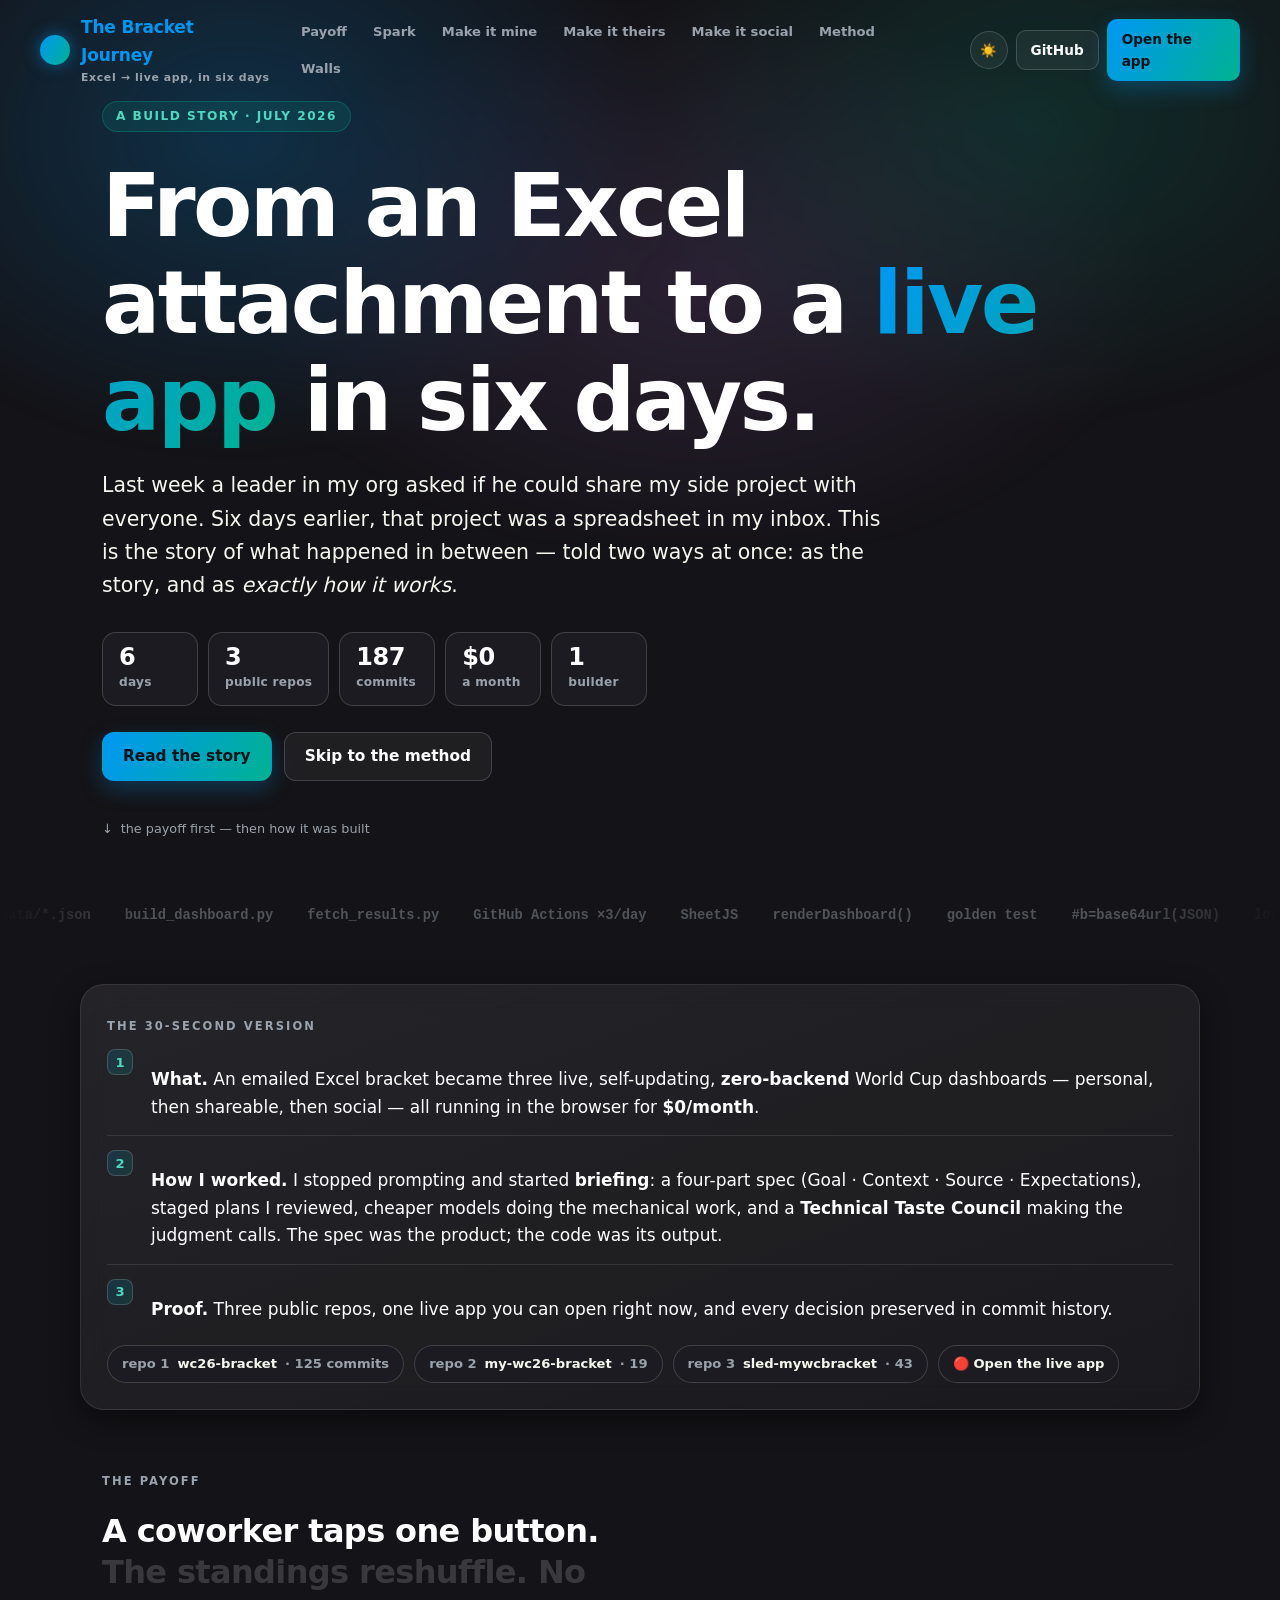
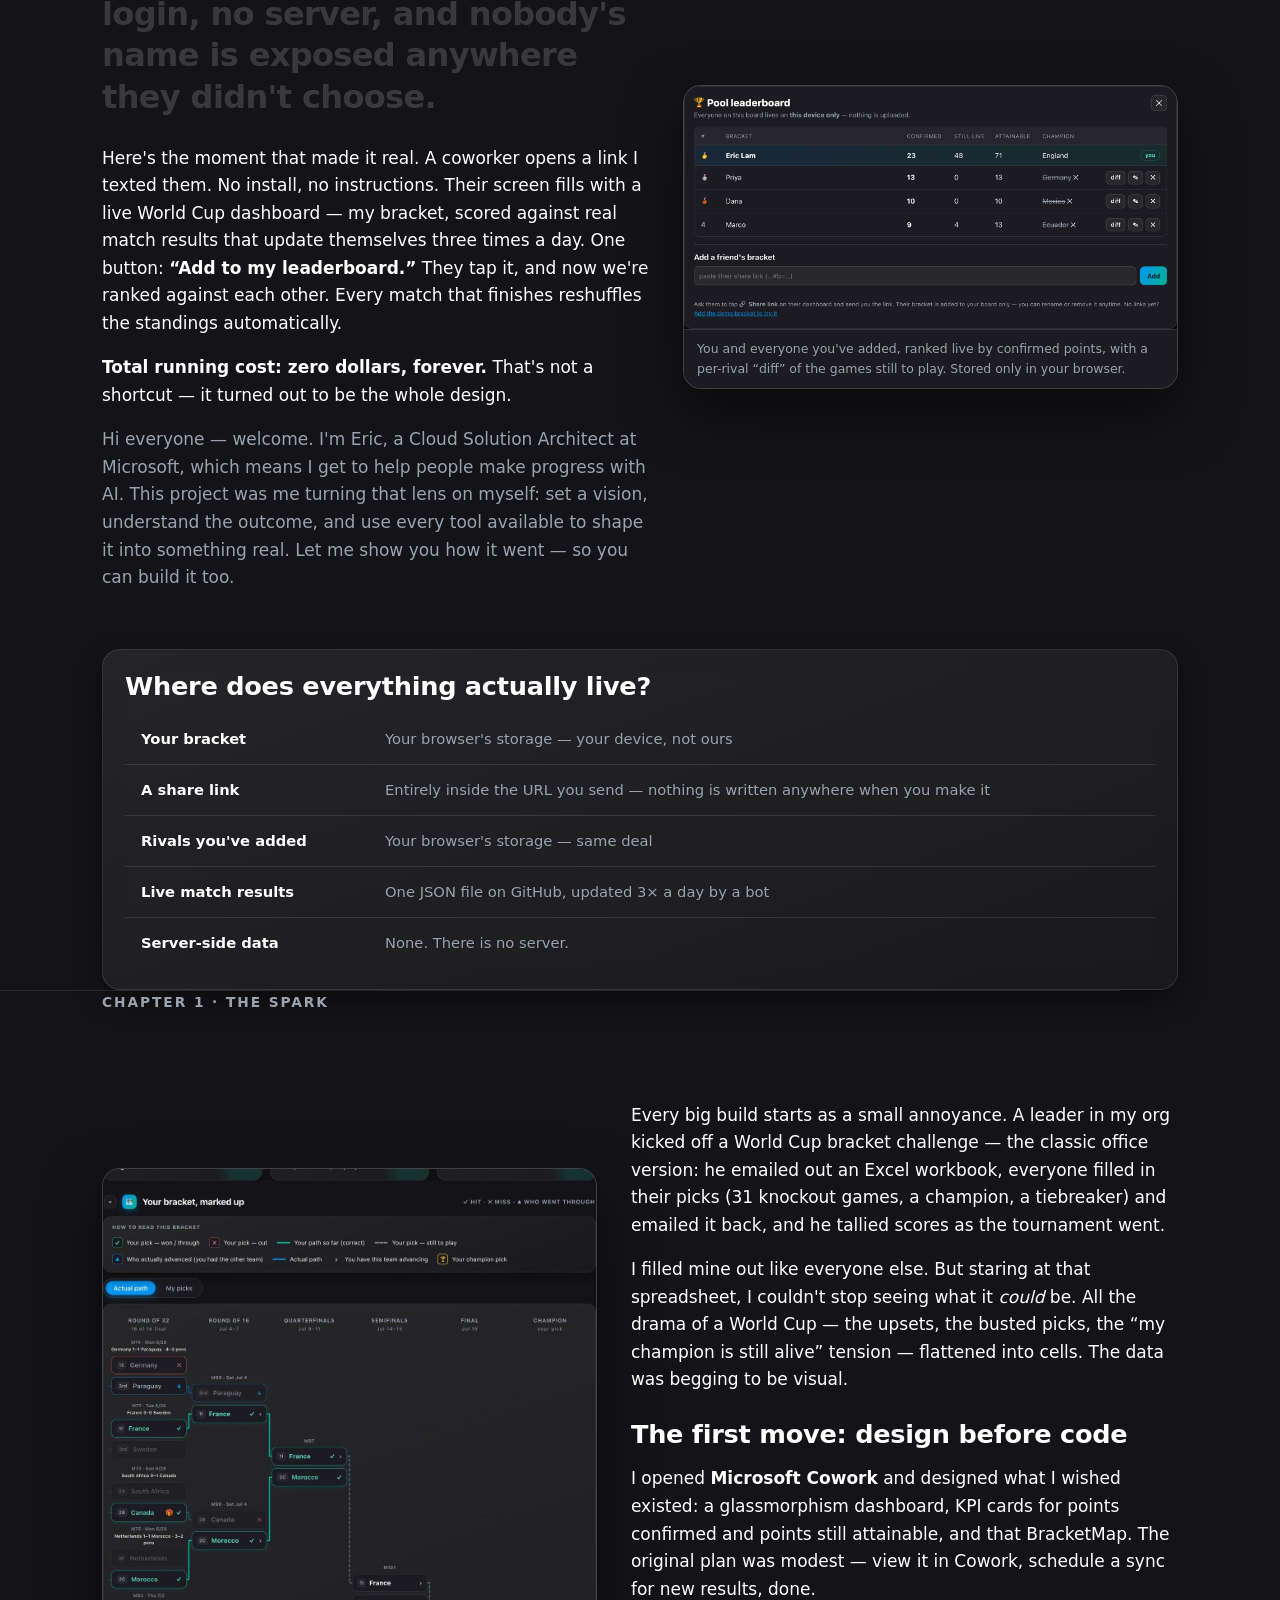
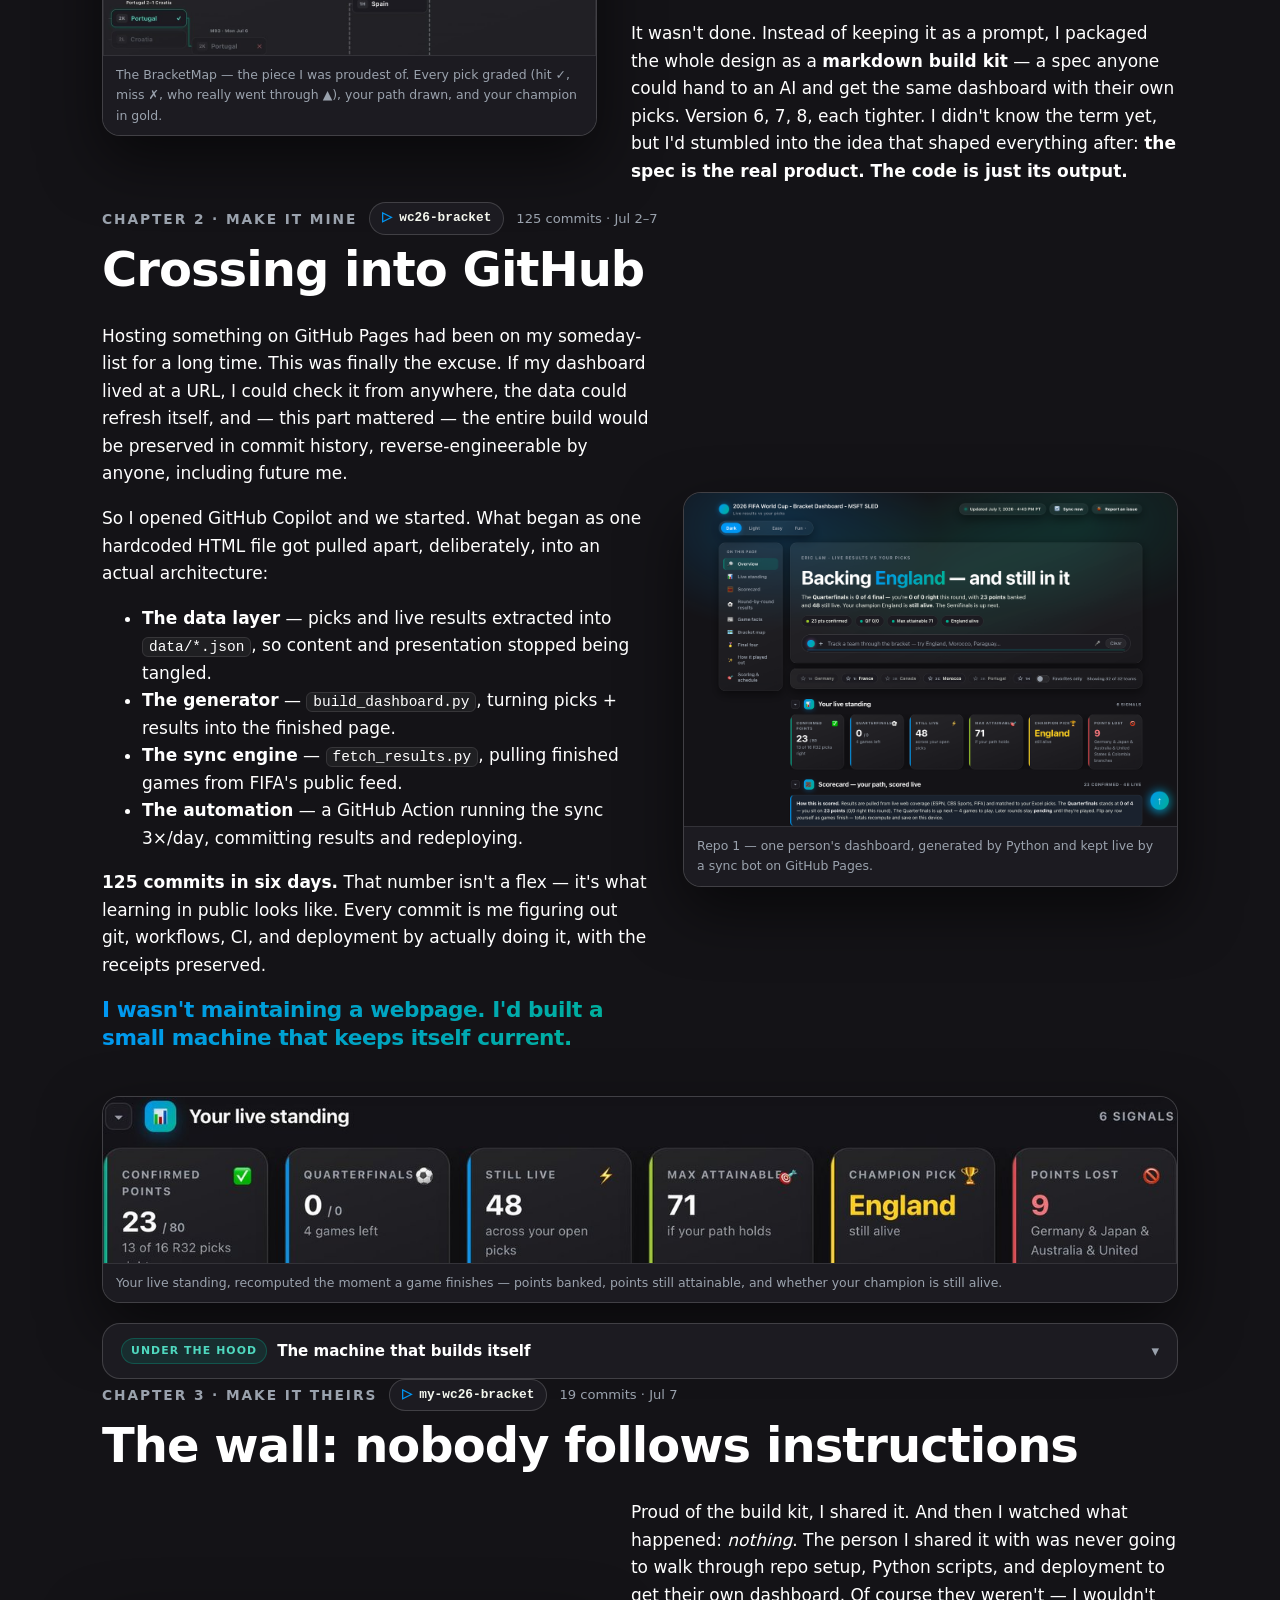
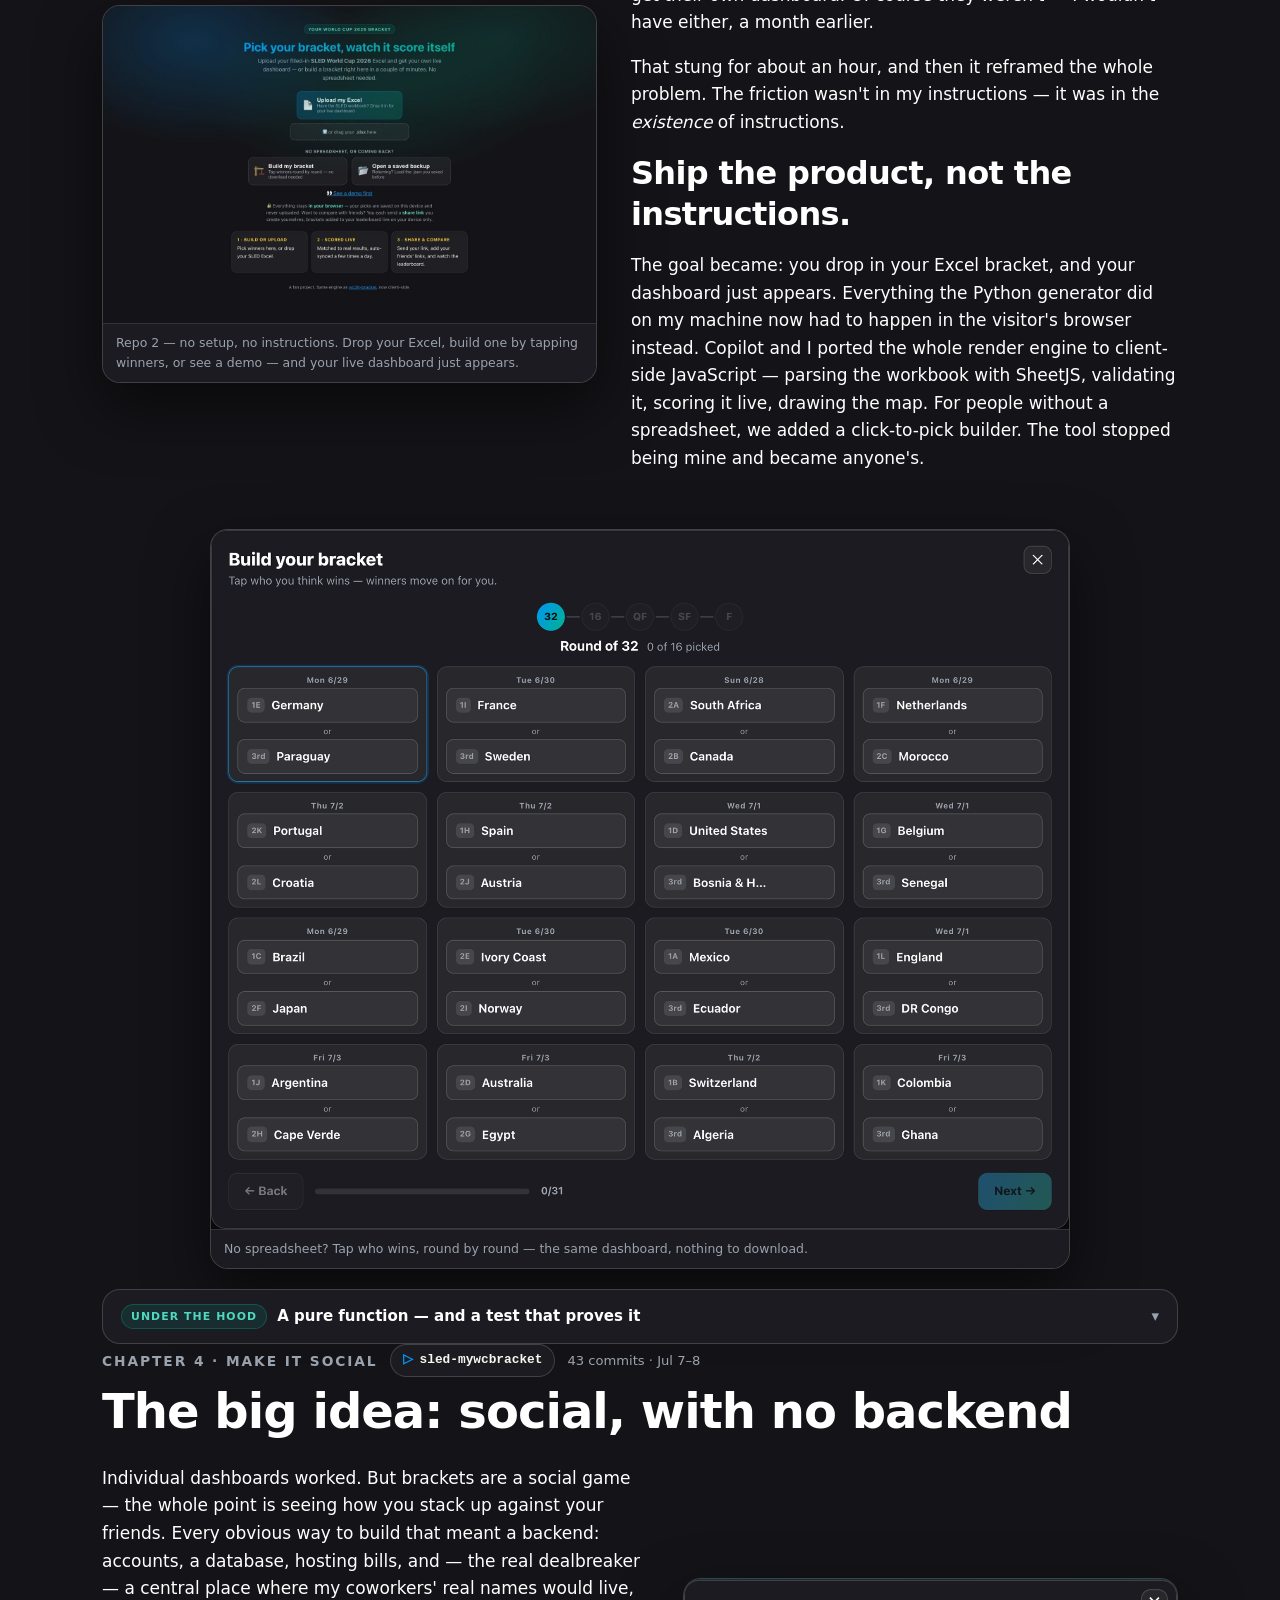
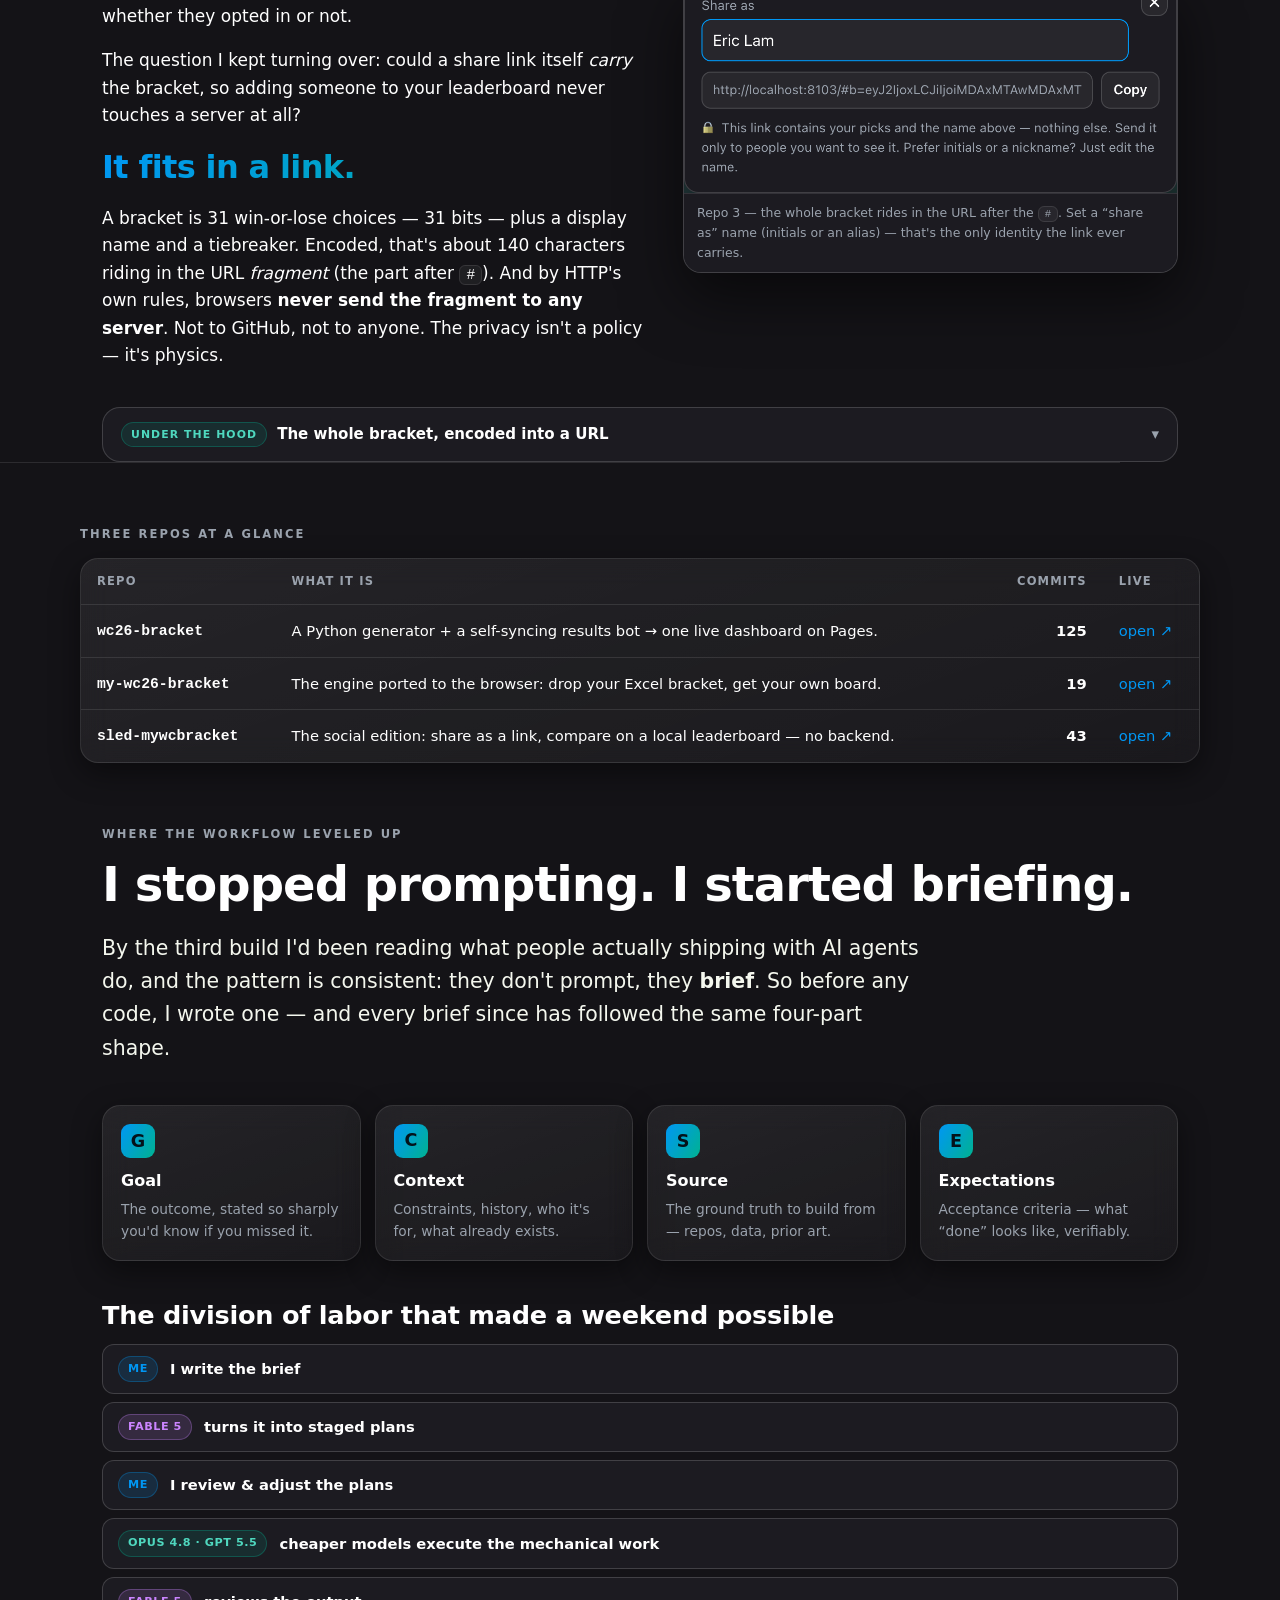
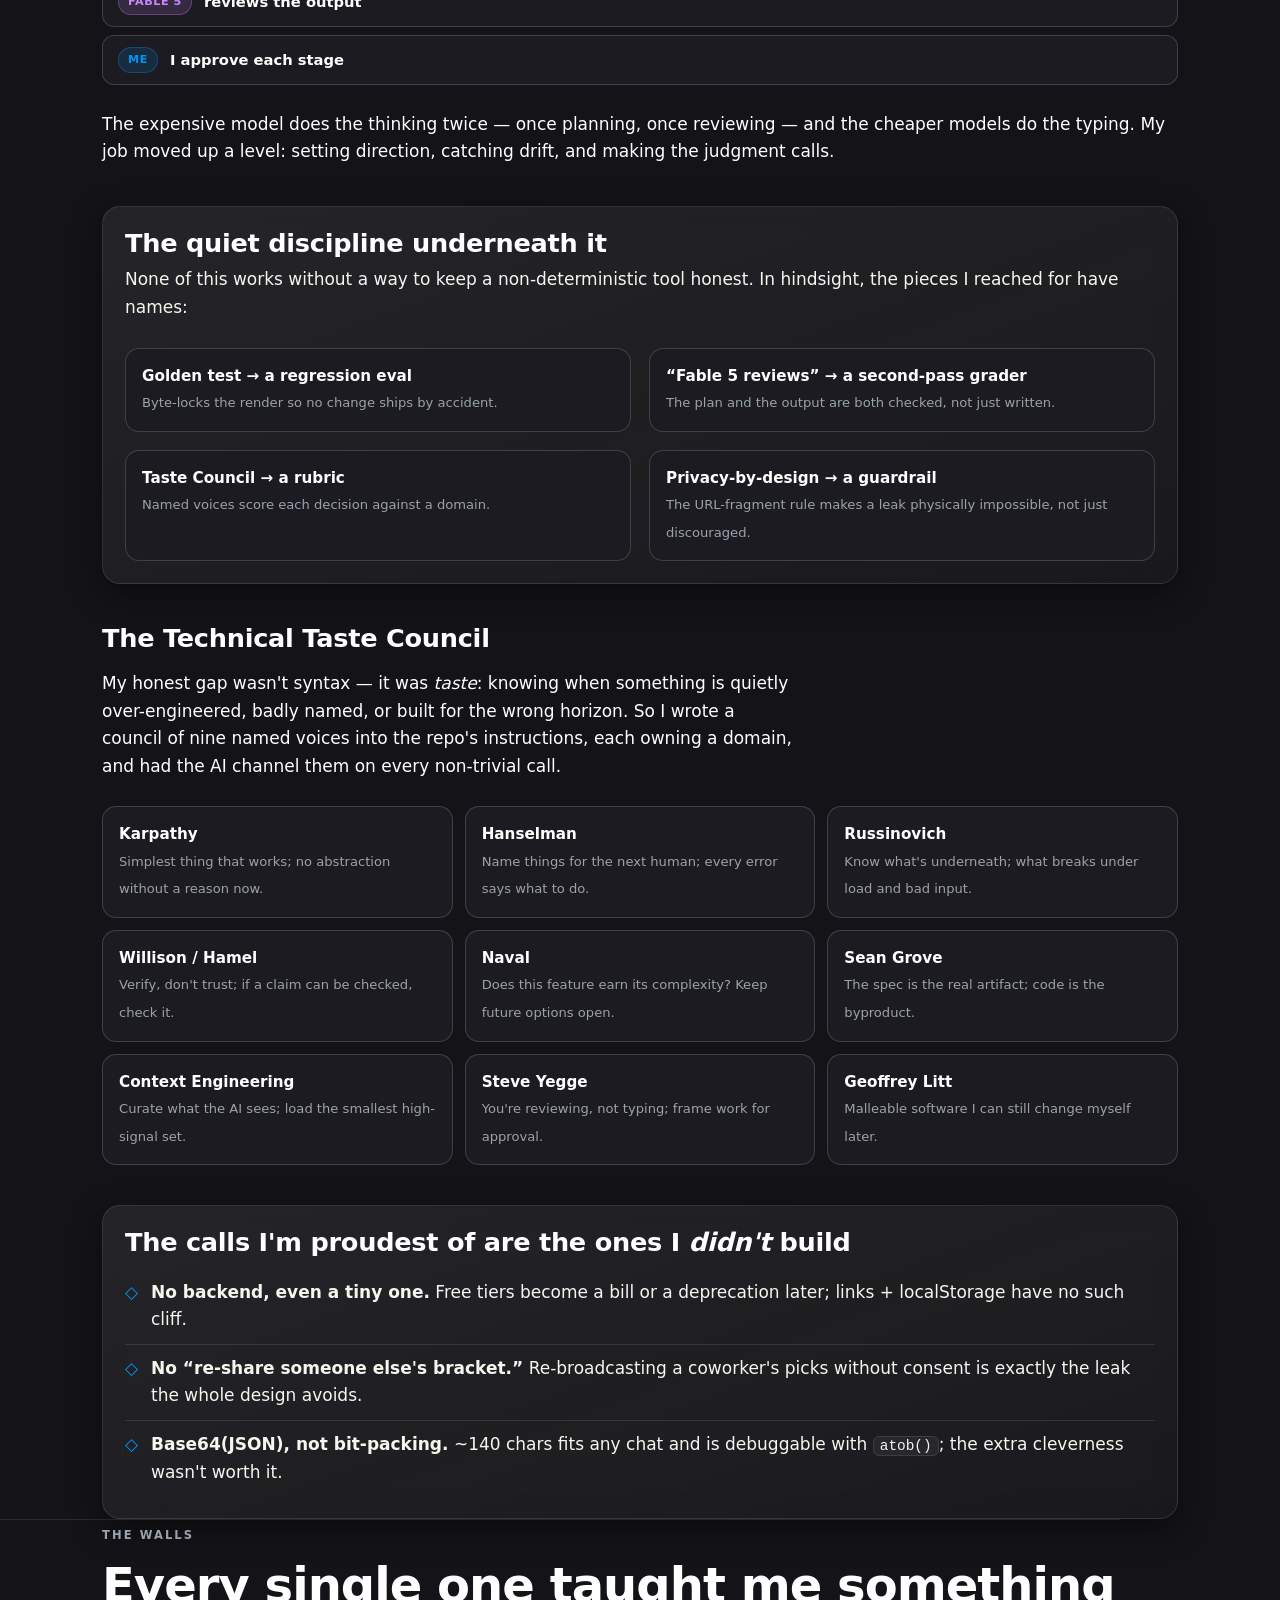
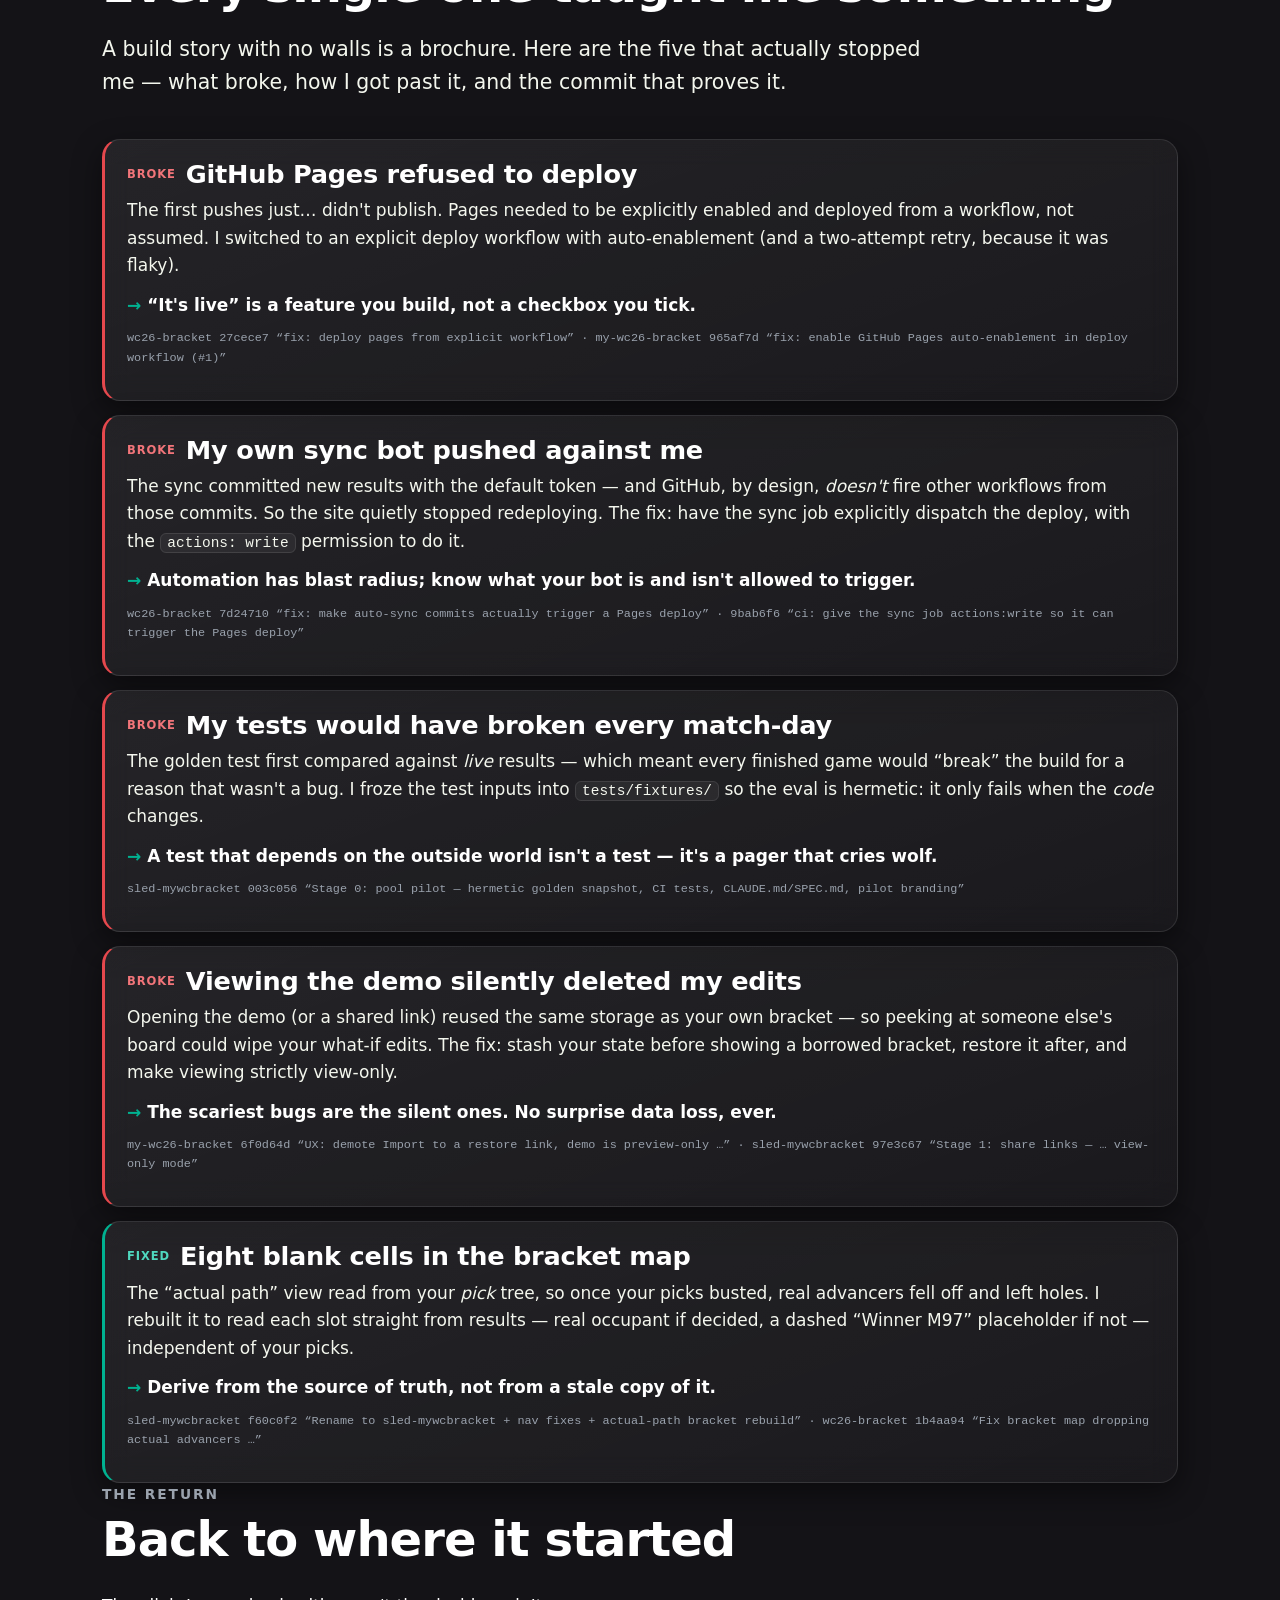
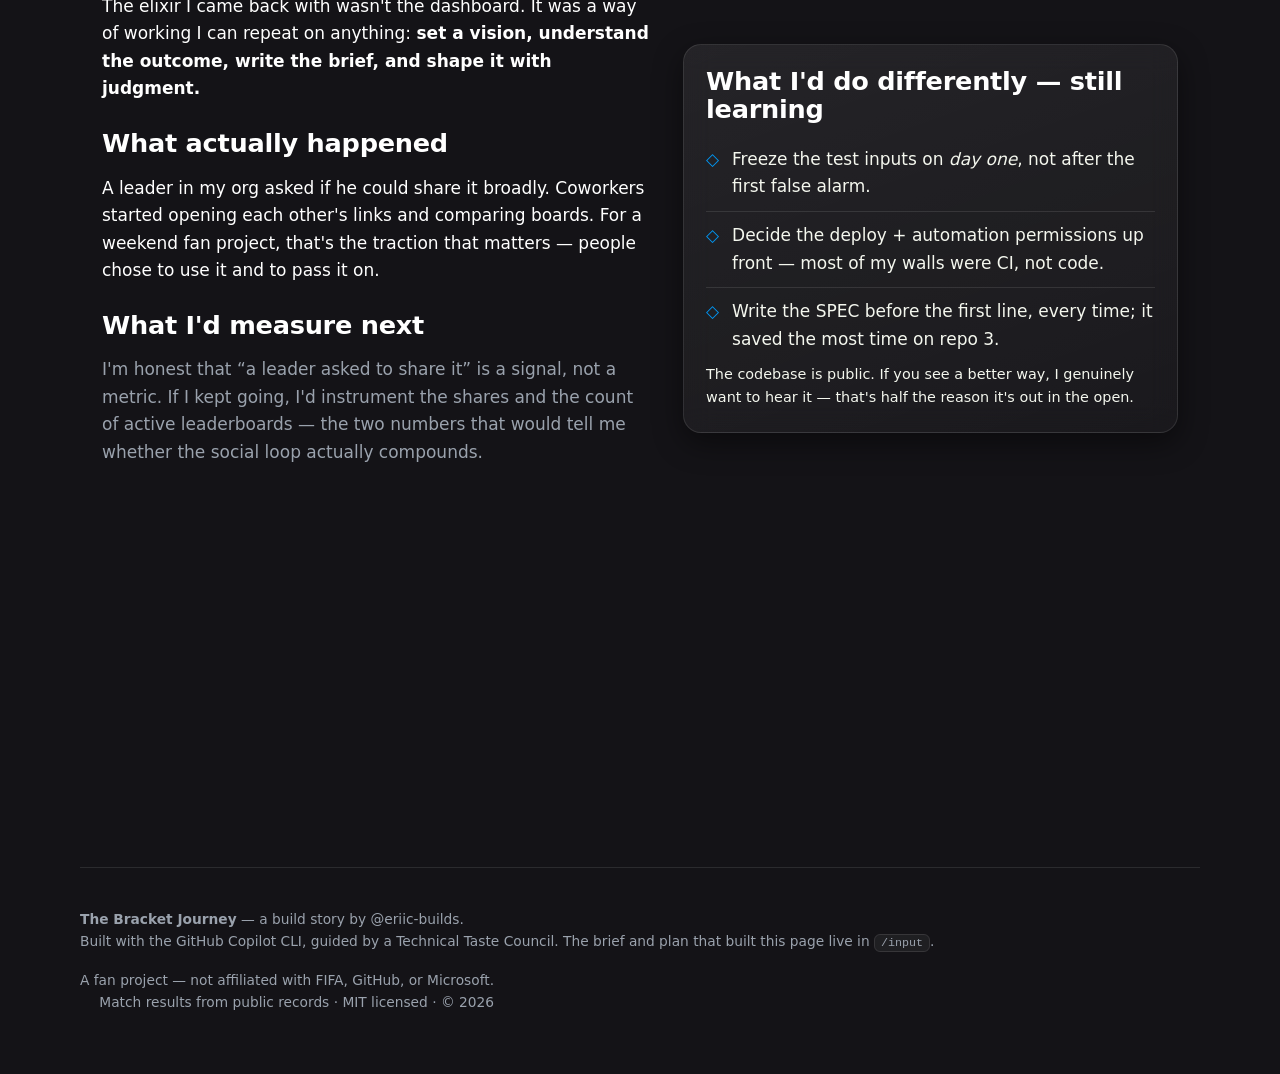
==== commit d5b61ae0: "Refresh imagery: one distinct, impactful visual per section Fixes repetitive screenshots (three near" ====
--- a/docs/index.html
+++ b/docs/index.html
@@ -133,8 +133,8 @@
     <figure class="shot reveal d1">
       <img data-shot="sled-leaderboard.png" src="assets/shots/sled-leaderboard.png" loading="lazy" decoding="async"
         alt="The zero-backend leaderboard: coworkers ranked by live score, with a per-rival diff of games still to play.">
-      <figcaption class="cap">The local leaderboard — everyone you've added, ranked live, with a
-      per-rival “where we differ” list. Stored only in your browser.</figcaption>
+      <figcaption class="cap">You and everyone you've added, ranked live by confirmed points, with
+      a per-rival “diff” of the games still to play. Stored only in your browser.</figcaption>
     </figure>
   </div>
 
@@ -161,11 +161,11 @@
   <div class="chead reveal"><span class="cnum">Chapter 1 · The spark</span></div>
   <h2 class="reveal">An Excel sheet in my inbox</h2>
   <div class="split rev mt2">
-    <figure class="shot reveal d1">
-      <img data-shot="sled-bracketmap.png" src="assets/shots/sled-bracketmap.png" loading="lazy" decoding="async"
-        alt="The BracketMap: a glassmorphism map drawing your predicted path through the whole knockout tree.">
-      <figcaption class="cap">The BracketMap — the piece I was proudest of. It draws your whole
-      predicted path and overlays what actually happened.</figcaption>
+    <figure class="shot tall reveal d1">
+      <img data-shot="bracket-marked.jpg" src="assets/shots/bracket-marked.jpg" loading="lazy" decoding="async"
+        alt="The marked-up BracketMap: the full knockout tree with every pick graded — hits, misses, who actually went through — and the champion pick highlighted in gold.">
+      <figcaption class="cap">The BracketMap — the piece I was proudest of. Every pick graded
+      (hit ✓, miss ✗, who really went through ▲), your path drawn, and your champion in gold.</figcaption>
     </figure>
     <div class="reveal">
       <p class="mt0">Every big build starts as a small annoyance. A leader in my org kicked off a
@@ -219,11 +219,18 @@
     </div>
     <figure class="shot reveal d1">
       <img data-shot="wc26-view.png" src="assets/shots/wc26-view.png" loading="lazy" decoding="async"
-        alt="The wc26-bracket dashboard: bracket map, KPI cards, and a round-by-round scorecard, generated by Python and served on GitHub Pages.">
+        alt="The wc26-bracket dashboard: headline, KPI cards, and a round-by-round scorecard, generated by Python and served on GitHub Pages.">
       <figcaption class="cap">Repo 1 — one person's dashboard, generated by Python and kept live
       by a sync bot on GitHub Pages.</figcaption>
     </figure>
   </div>
+
+  <figure class="shot band reveal mt3">
+    <img data-shot="kpis.jpg" src="assets/shots/kpis.jpg" loading="lazy" decoding="async"
+      alt="The live-standing KPI strip: confirmed points, quarterfinals progress, points still live, max attainable, champion pick, and points lost.">
+    <figcaption class="cap">Your live standing, recomputed the moment a game finishes — points
+    banked, points still attainable, and whether your champion is still alive.</figcaption>
+  </figure>
 
   <details class="hood reveal">
     <summary><span class="tag">Under the hood</span> The machine that builds itself <span class="chev">▾</span></summary>
@@ -273,10 +280,10 @@
   <h2 class="reveal">The wall: nobody follows instructions</h2>
   <div class="split rev mt2">
     <figure class="shot reveal d1">
-      <img data-shot="my-view.png" src="assets/shots/my-view.png" loading="lazy" decoding="async"
-        alt="my-wc26-bracket: drop your own Excel file and your own scored dashboard appears, entirely in the browser.">
-      <figcaption class="cap">Repo 2 — drop your Excel bracket (or tap winners) and <em>your</em>
-      board appears. Your file never leaves your device.</figcaption>
+      <img data-shot="onboarding.jpg" src="assets/shots/onboarding.jpg" loading="lazy" decoding="async"
+        alt="my-wc26-bracket onboarding: pick your bracket and watch it score itself — upload your Excel, build one by tapping winners, or see a demo. No setup.">
+      <figcaption class="cap">Repo 2 — no setup, no instructions. Drop your Excel, build one by
+      tapping winners, or see a demo — and your live dashboard just appears.</figcaption>
     </figure>
     <div class="reveal">
       <p class="mt0">Proud of the build kit, I shared it. And then I watched what happened:
@@ -295,6 +302,13 @@
     </div>
   </div>
 
+  <figure class="shot band reveal mt3" style="max-width:860px;margin-left:auto;margin-right:auto">
+    <img data-shot="builder.png" src="assets/shots/builder.png" loading="lazy" decoding="async"
+      alt="The click-to-pick builder: tap who you think wins, round by round (Round of 32 through the Final), no spreadsheet needed.">
+    <figcaption class="cap">No spreadsheet? Tap who wins, round by round — the same dashboard,
+    nothing to download.</figcaption>
+  </figure>
+
   <details class="hood reveal">
     <summary><span class="tag">Under the hood</span> A pure function — and a test that proves it <span class="chev">▾</span></summary>
     <div class="hbody">
@@ -348,10 +362,11 @@
       to any server</b>. Not to GitHub, not to anyone. The privacy isn't a policy — it's physics.</p>
     </div>
     <figure class="shot reveal d1">
-      <img data-shot="sled-share.png" src="assets/shots/sled-share.png" loading="lazy" decoding="async"
-        alt="The share popover: your whole bracket packed into a short URL, with a 'share as' alias field.">
-      <figcaption class="cap">Repo 3 — “Share link” packs your whole bracket into the URL. Edit
-      the “share as” name first if you'd rather appear as an alias.</figcaption>
+      <img data-shot="share-popover.png" src="assets/shots/share-popover.png" loading="lazy" decoding="async"
+        alt="The share popover: a 'share as' name field, the bracket packed into a URL after the # as #b=..., and a Copy button.">
+      <figcaption class="cap">Repo 3 — the whole bracket rides in the URL after the
+      <code class="inline">#</code>. Set a “share as” name (initials or an alias) — that's the
+      only identity the link ever carries.</figcaption>
     </figure>
   </div>
 
@@ -618,7 +633,7 @@
       <b>The Bracket Journey</b> — a build story by
       <a href="https://github.com/eriic-builds" target="_blank" rel="noopener">@eriic-builds</a>.<br>
       <span class="muted">Built with the GitHub Copilot CLI, guided by a Technical Taste Council.
-      The brief and plan that built this page live in <code class="inline">/input</code>.</span>
+      The brief and plan that built this page live in <a href="https://github.com/eriic-builds/bracket-journey/tree/main/input" target="_blank" rel="noopener"><code class="inline">/input</code></a>.</span>
     </div>
     <div class="muted" style="text-align:right">
       A fan project — not affiliated with FIFA, GitHub, or Microsoft.<br>
--- a/docs/css/journey.css
+++ b/docs/css/journey.css
@@ -228,6 +228,9 @@
 }
 .shot img{width:100%; height:auto; display:block}
 .shot .cap{font-size:.78rem; color:var(--muted); padding:9px 13px; border-top:1px solid var(--border); background:var(--panel)}
+/* round-2 image refresh helpers */
+.shot.tall img{height:clamp(360px,54vh,640px); object-fit:cover; object-position:top}
+.shot.band{max-width:none}
 figure{margin:0}
 
 /* ---------- "Under the hood" panels ---------- */
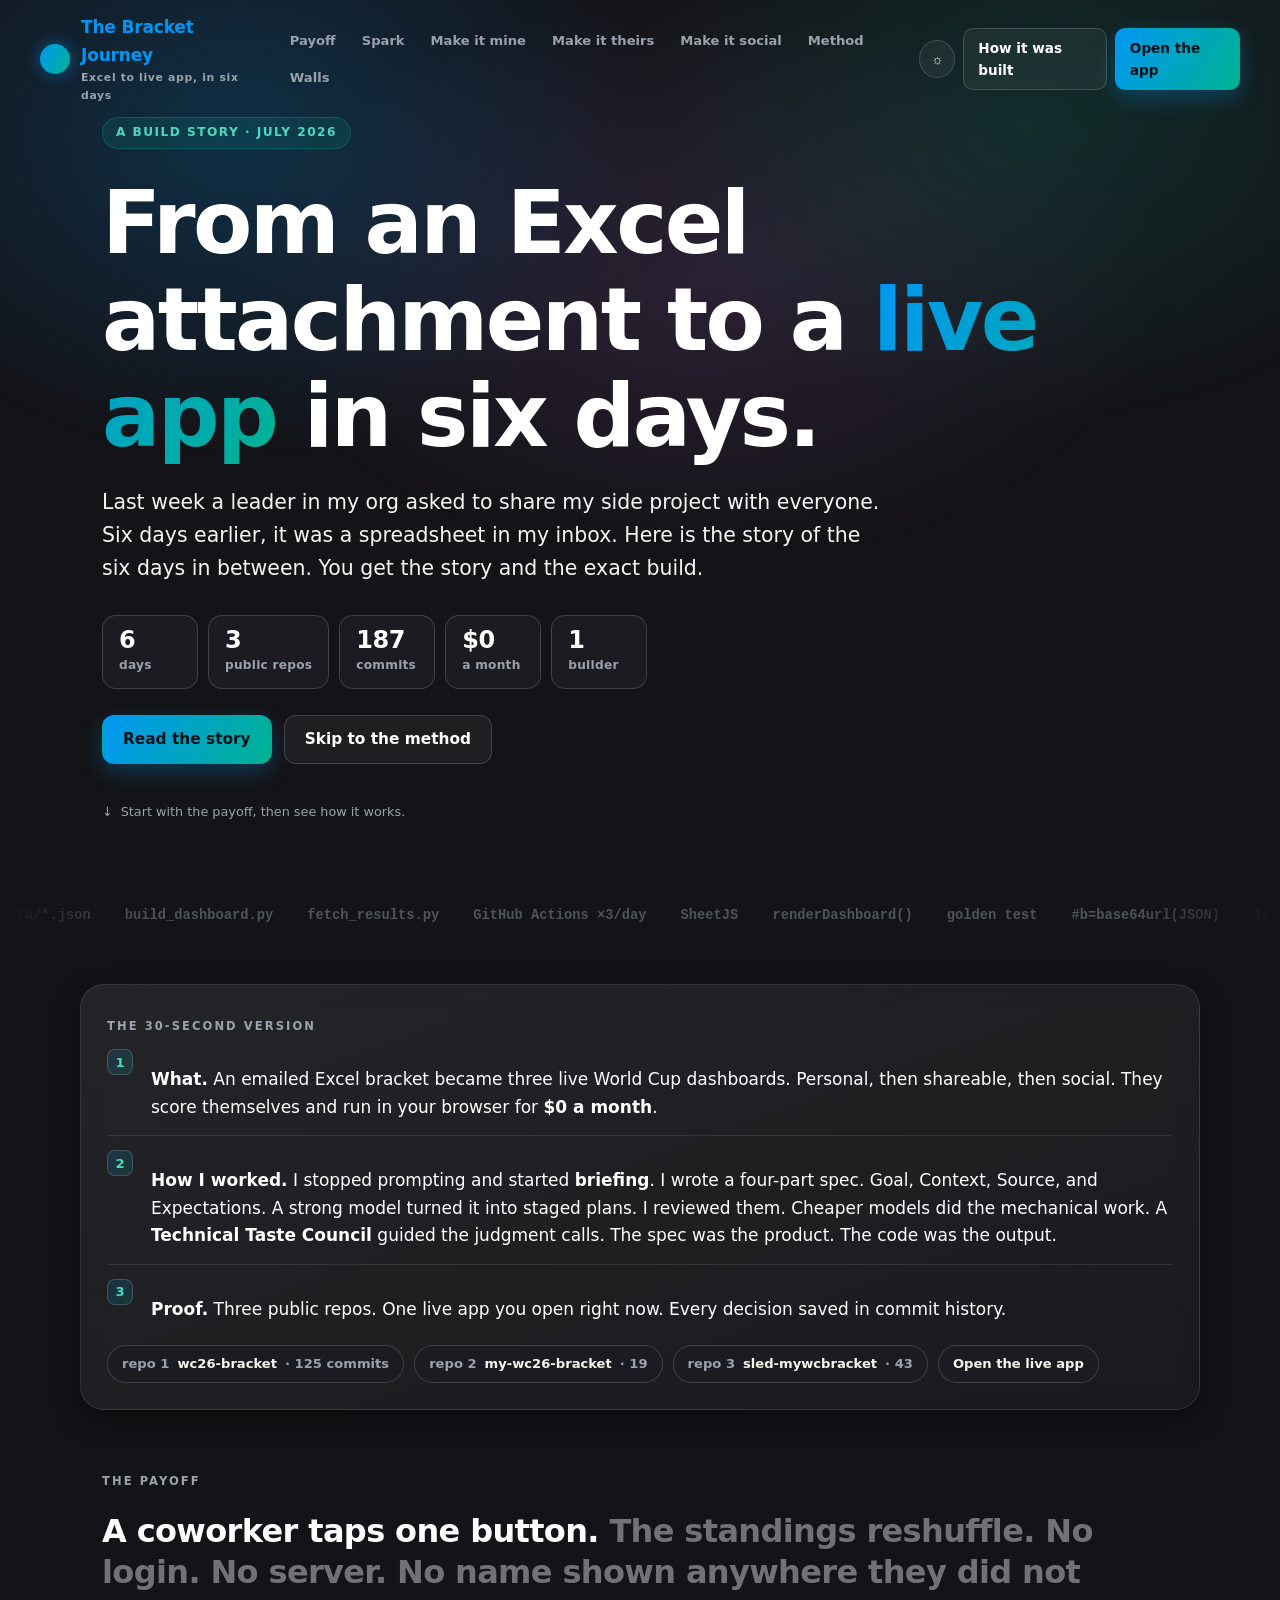
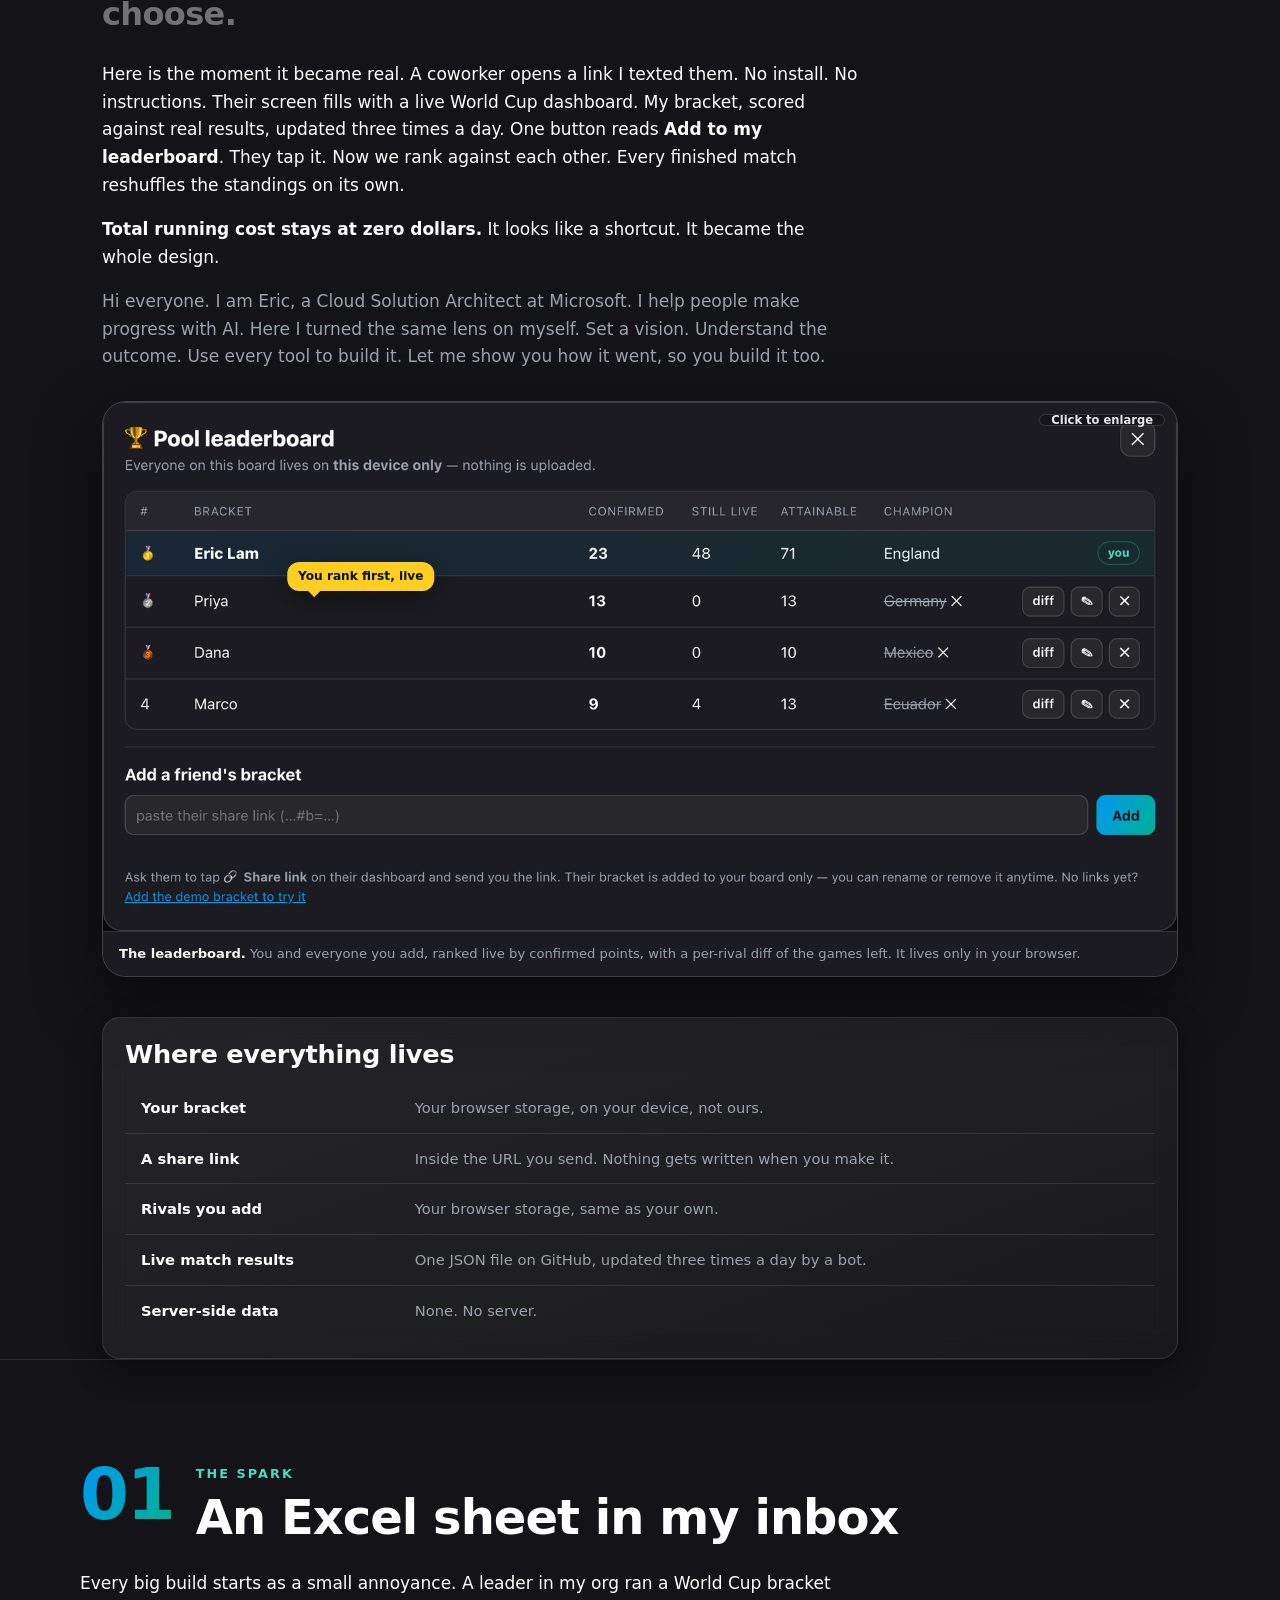
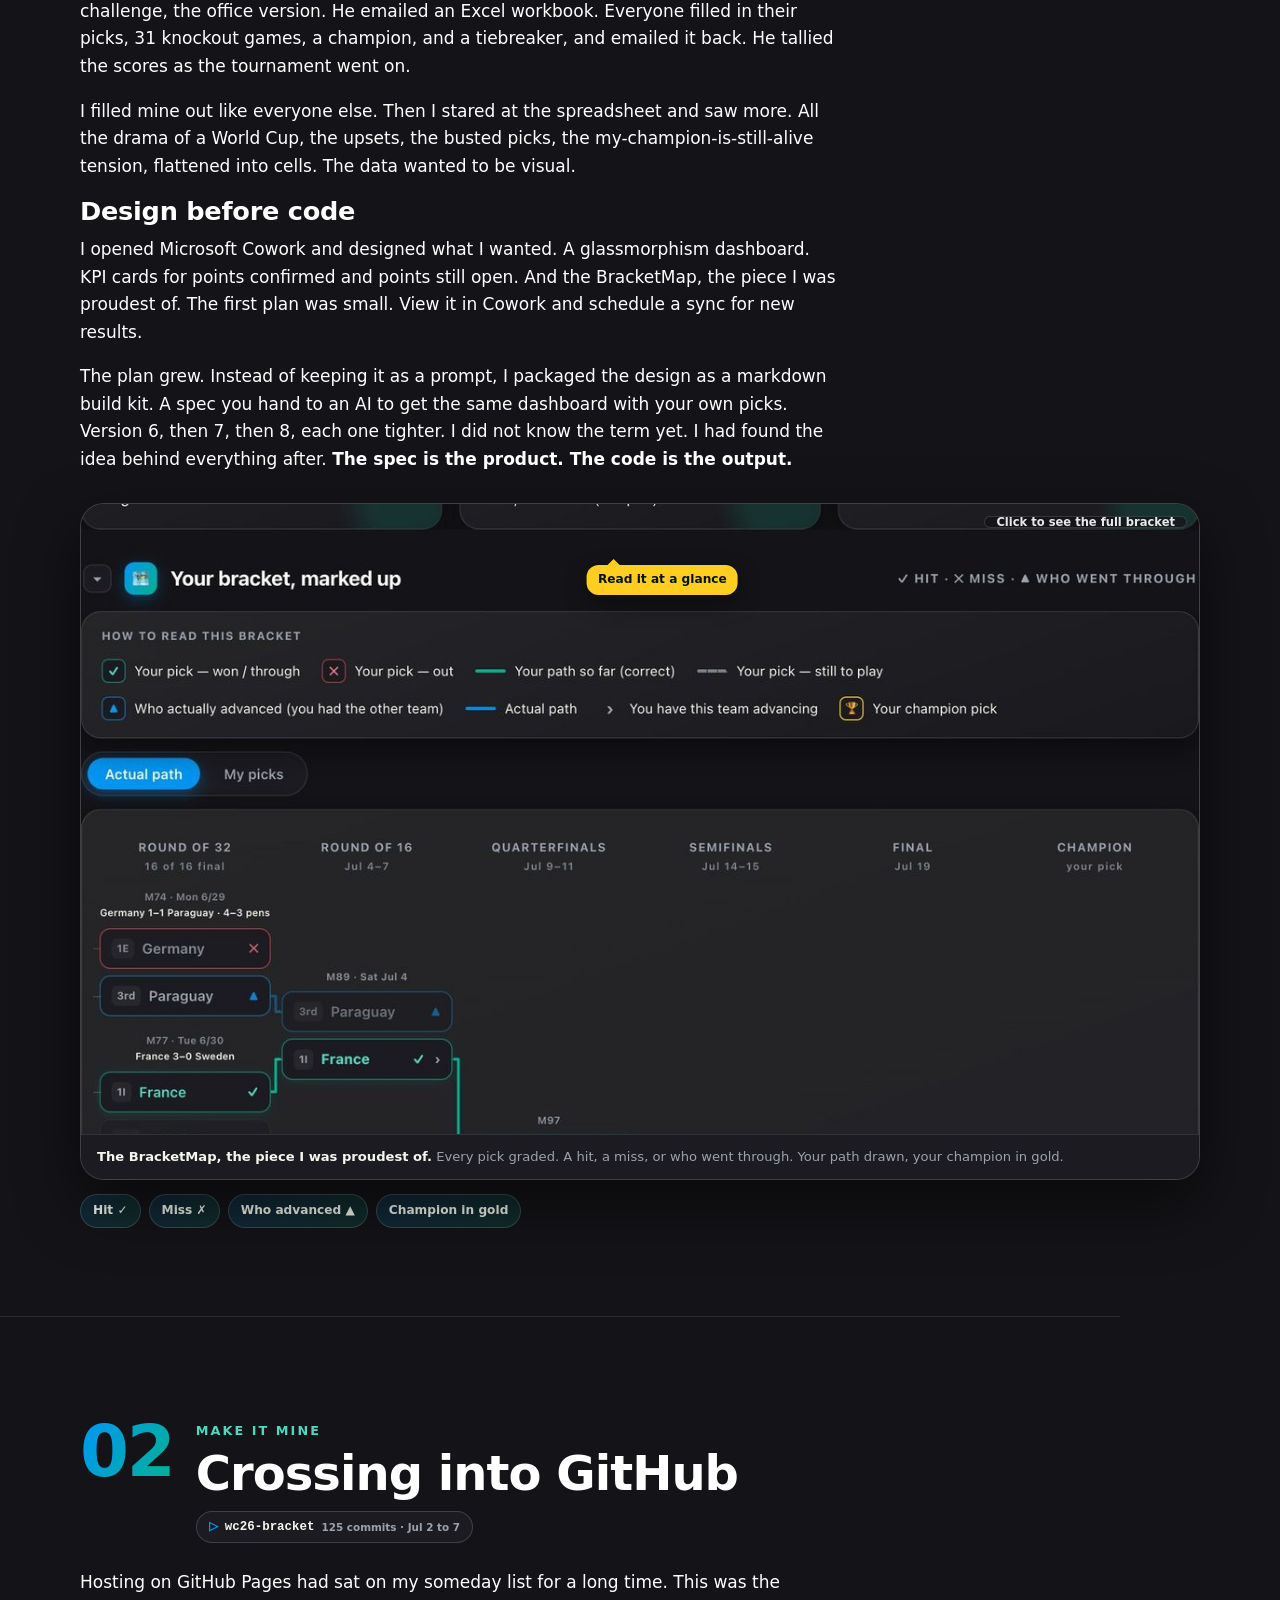
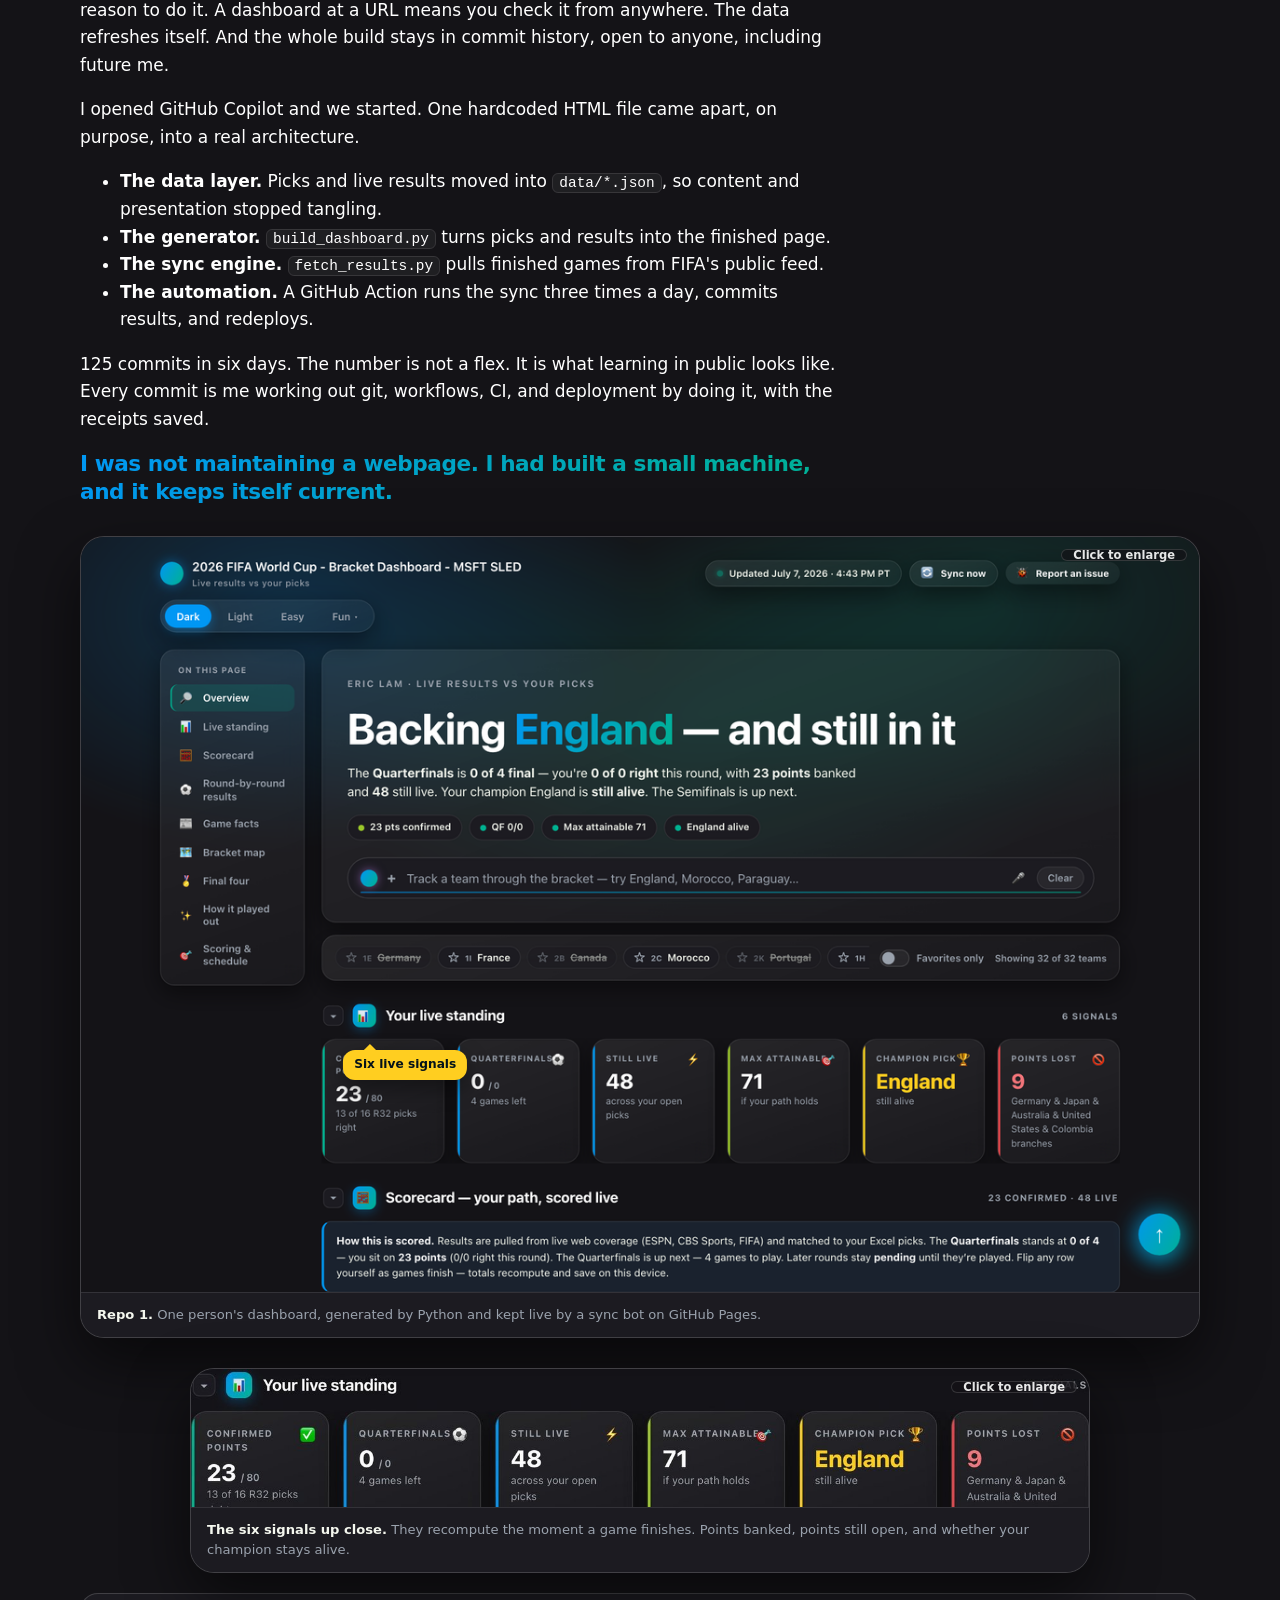
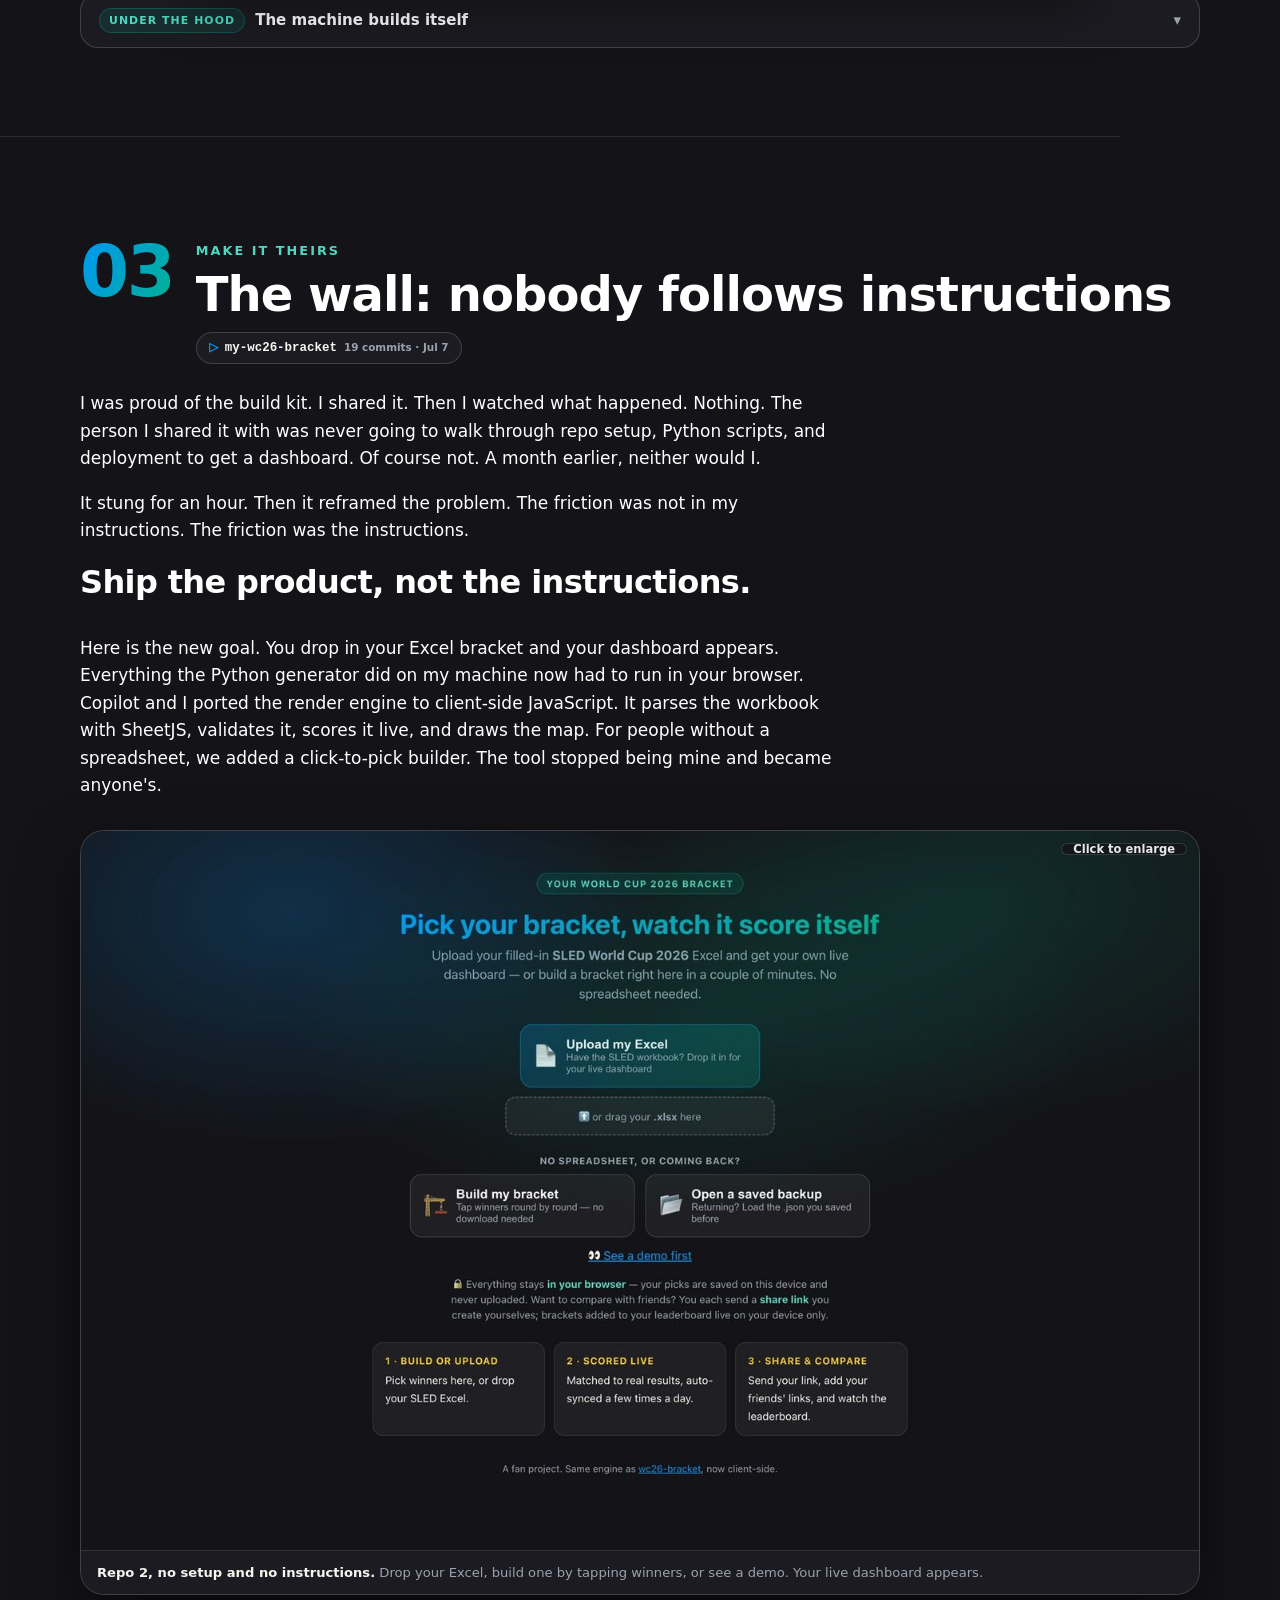
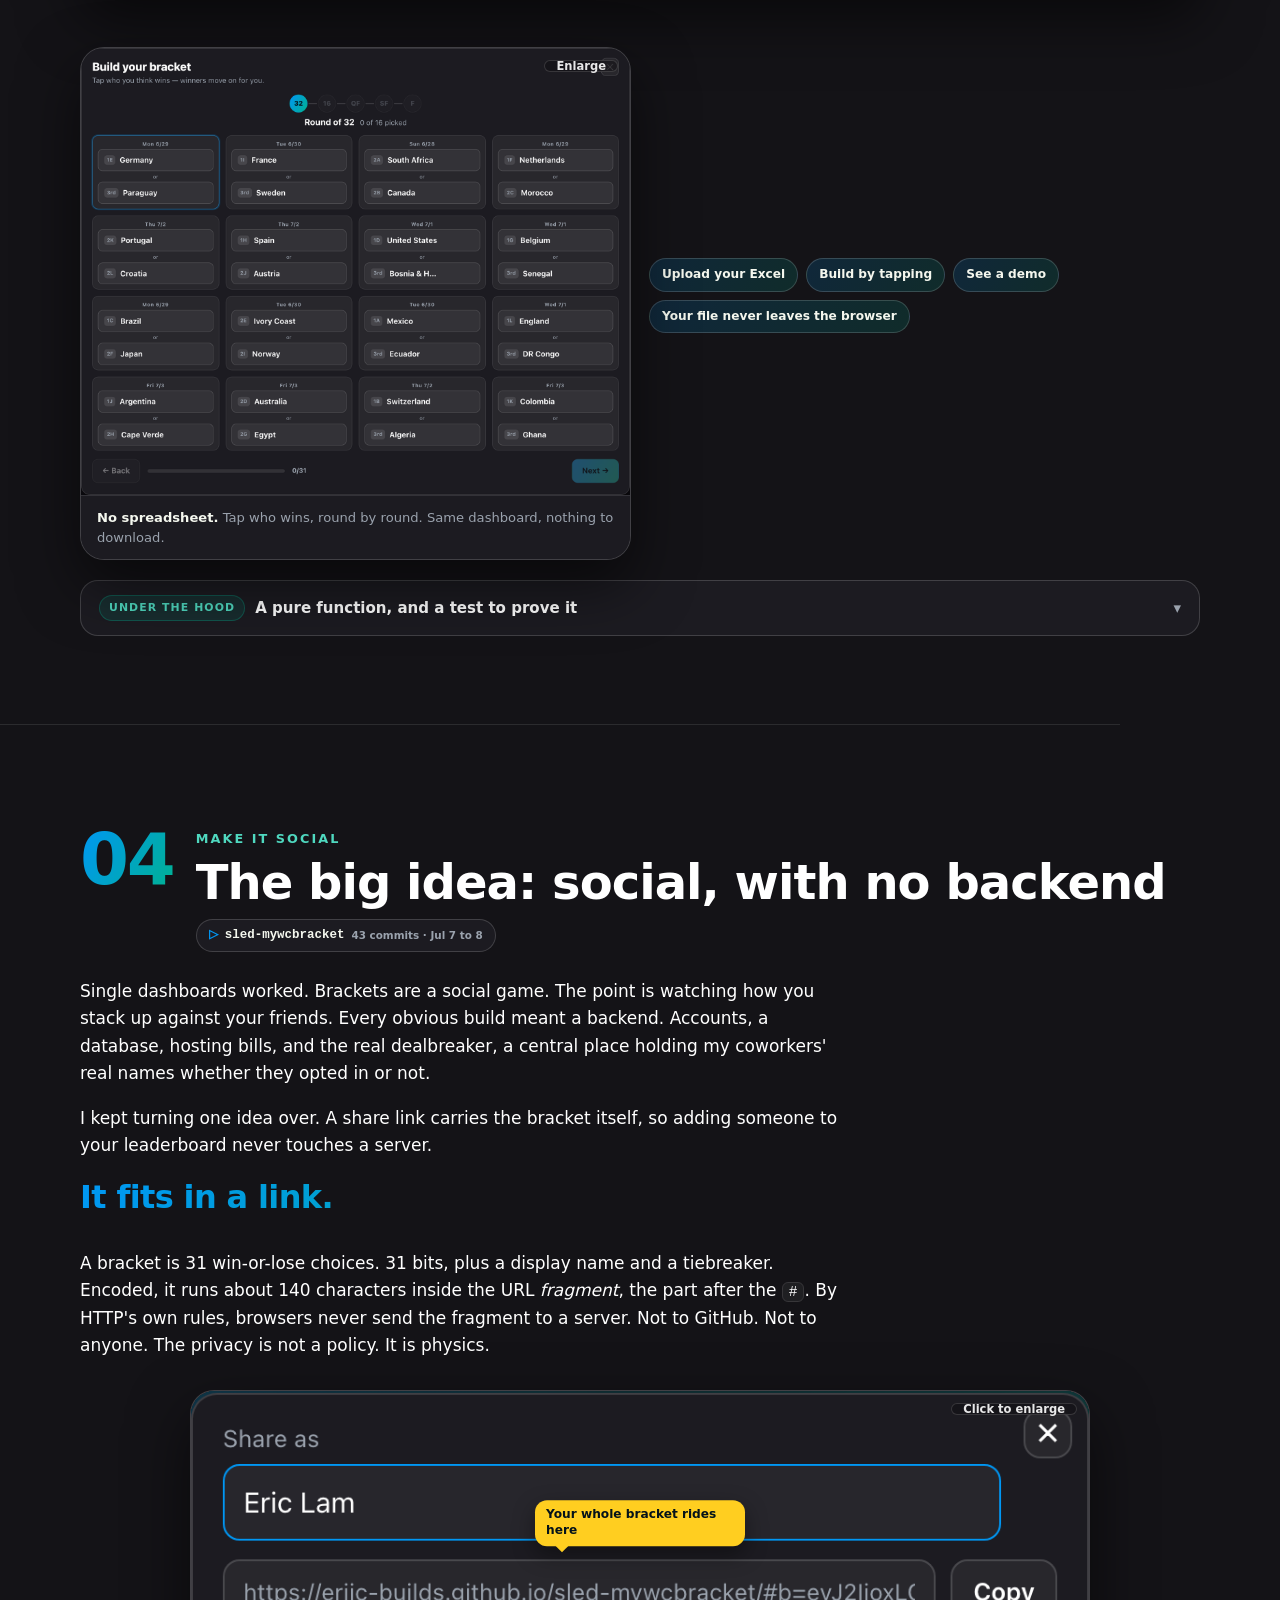
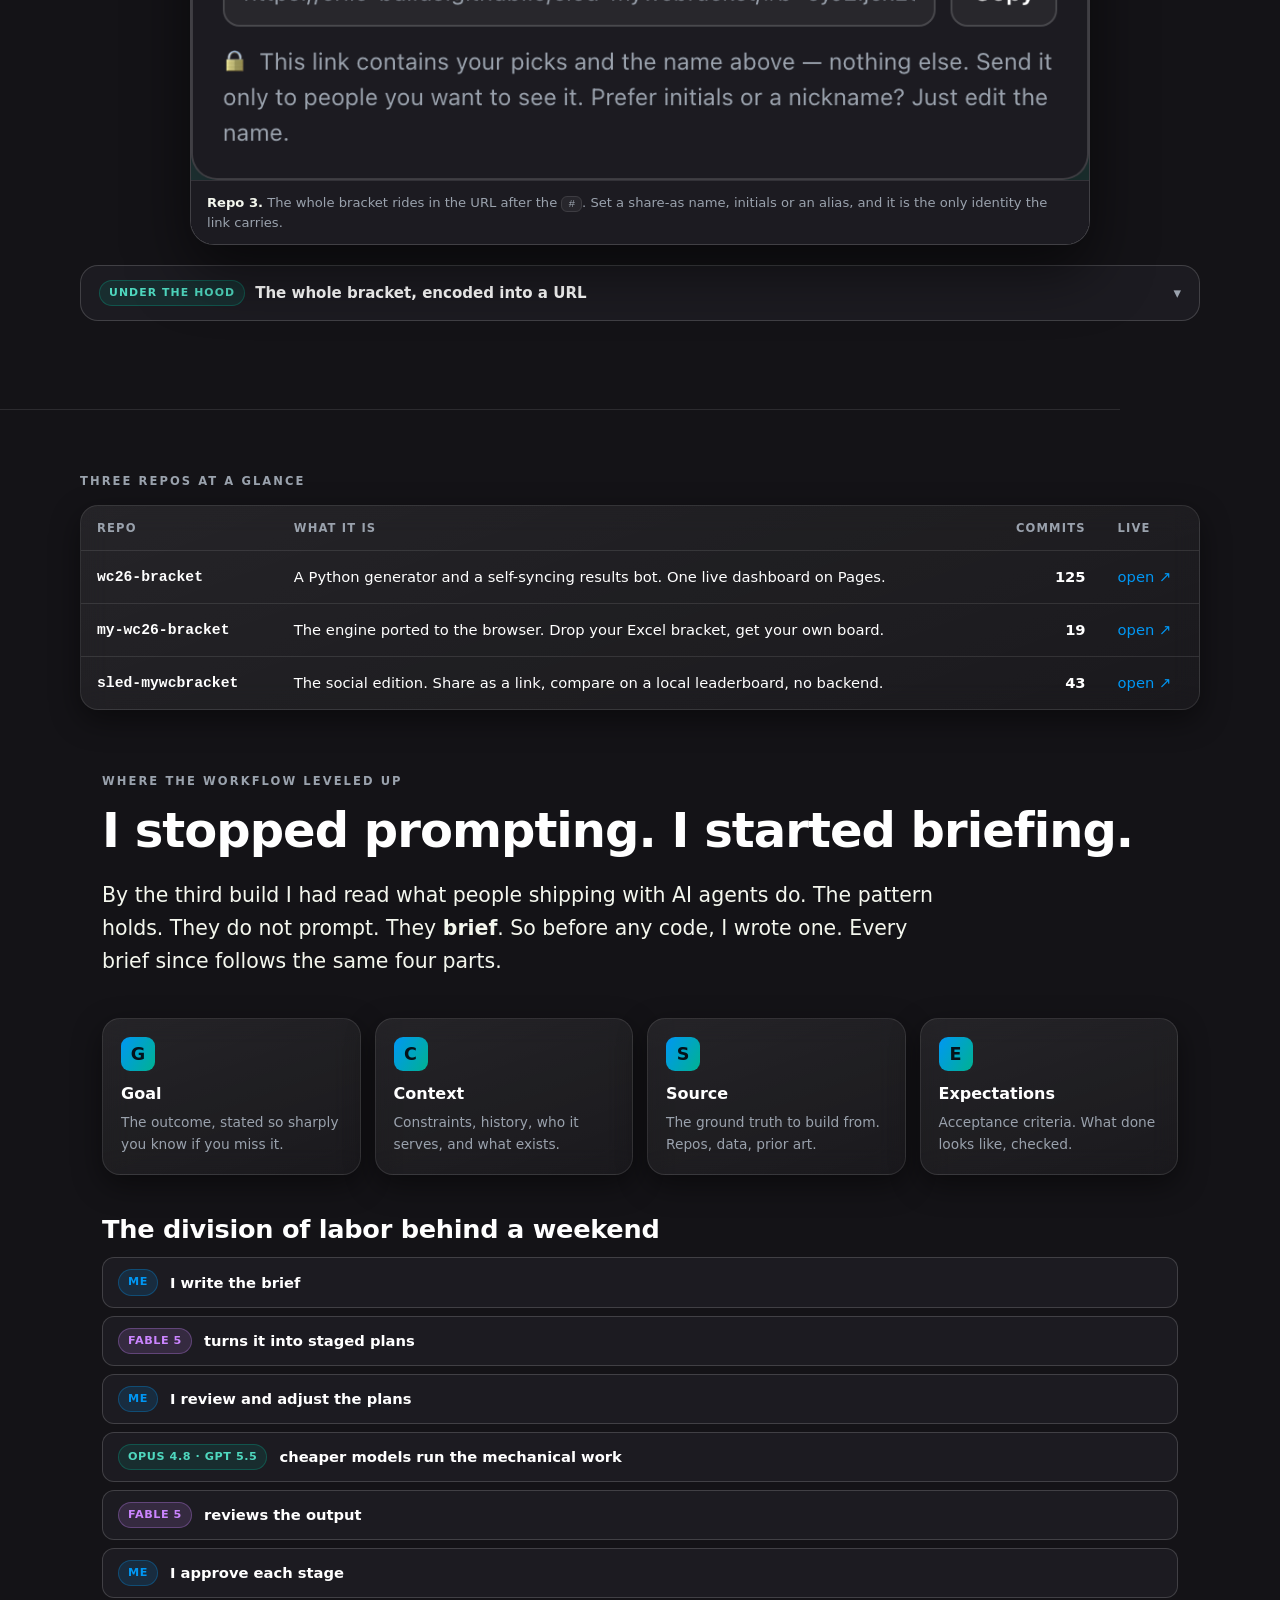
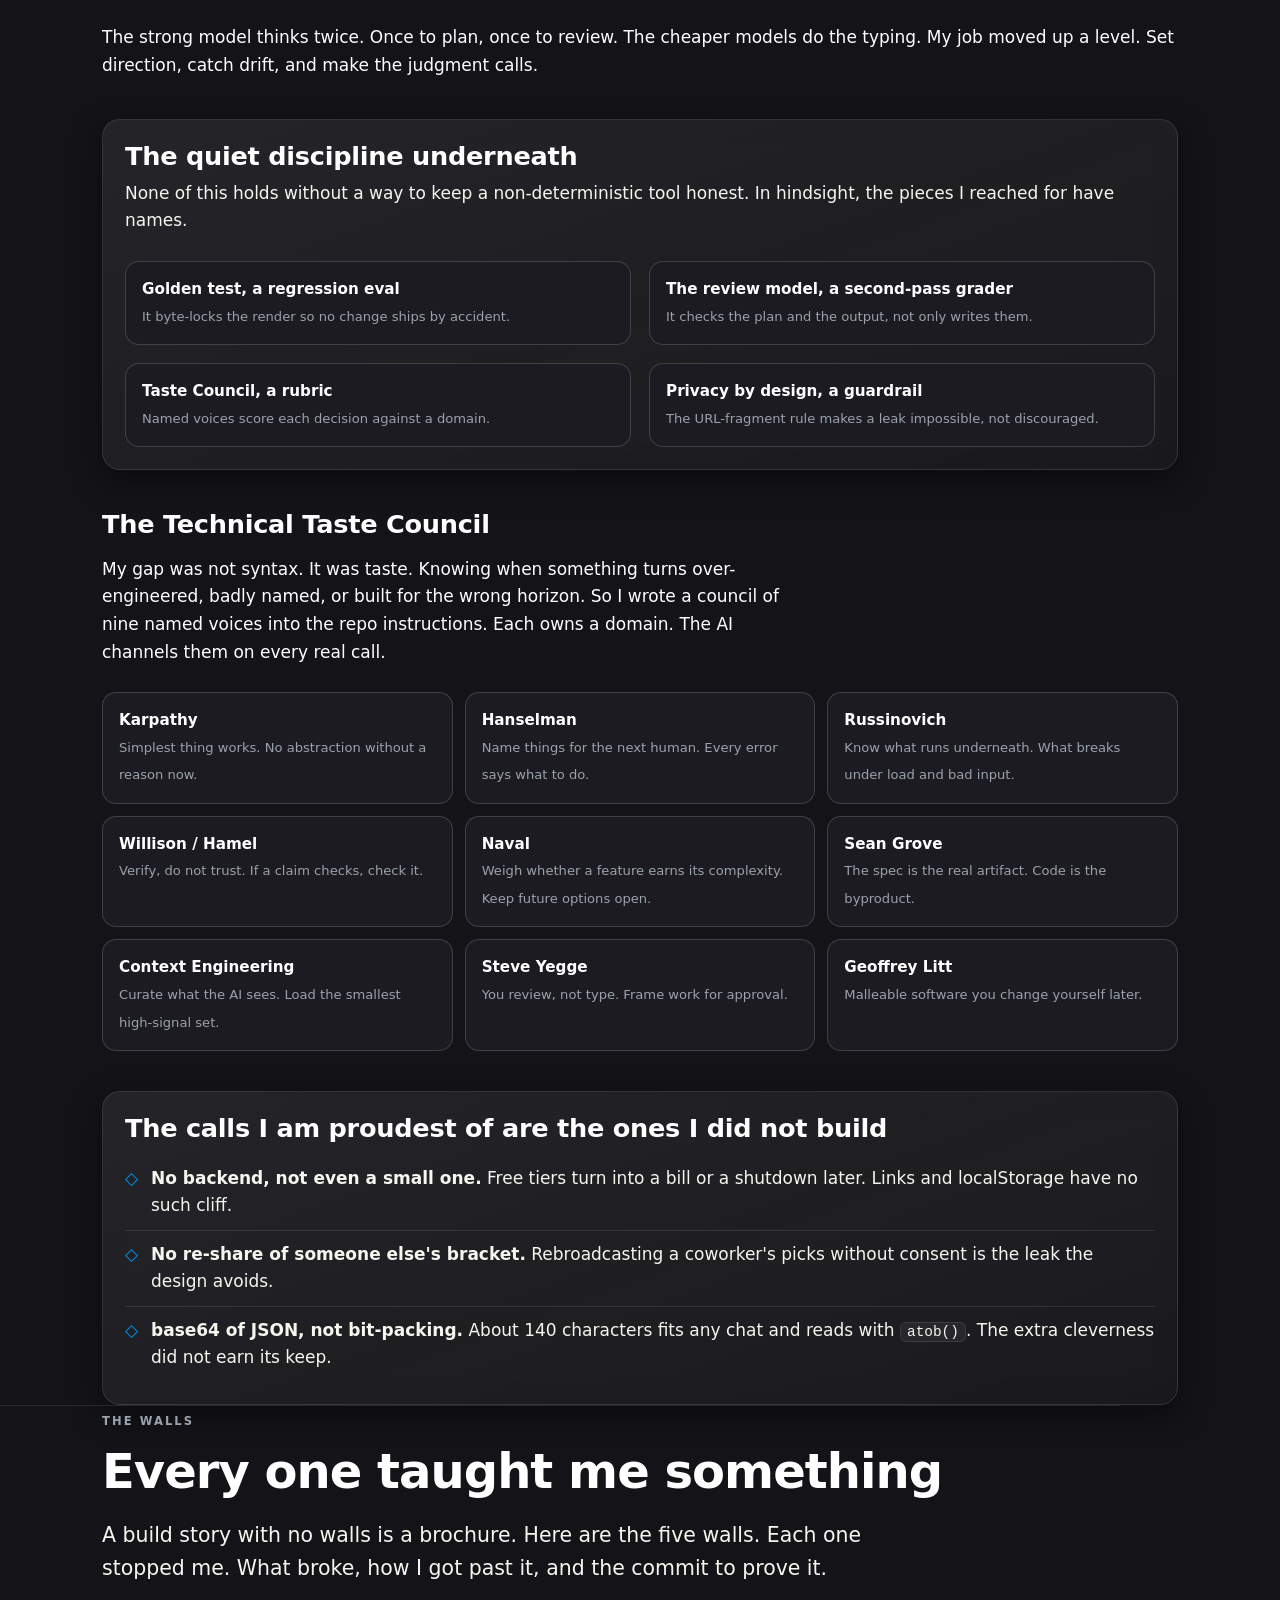
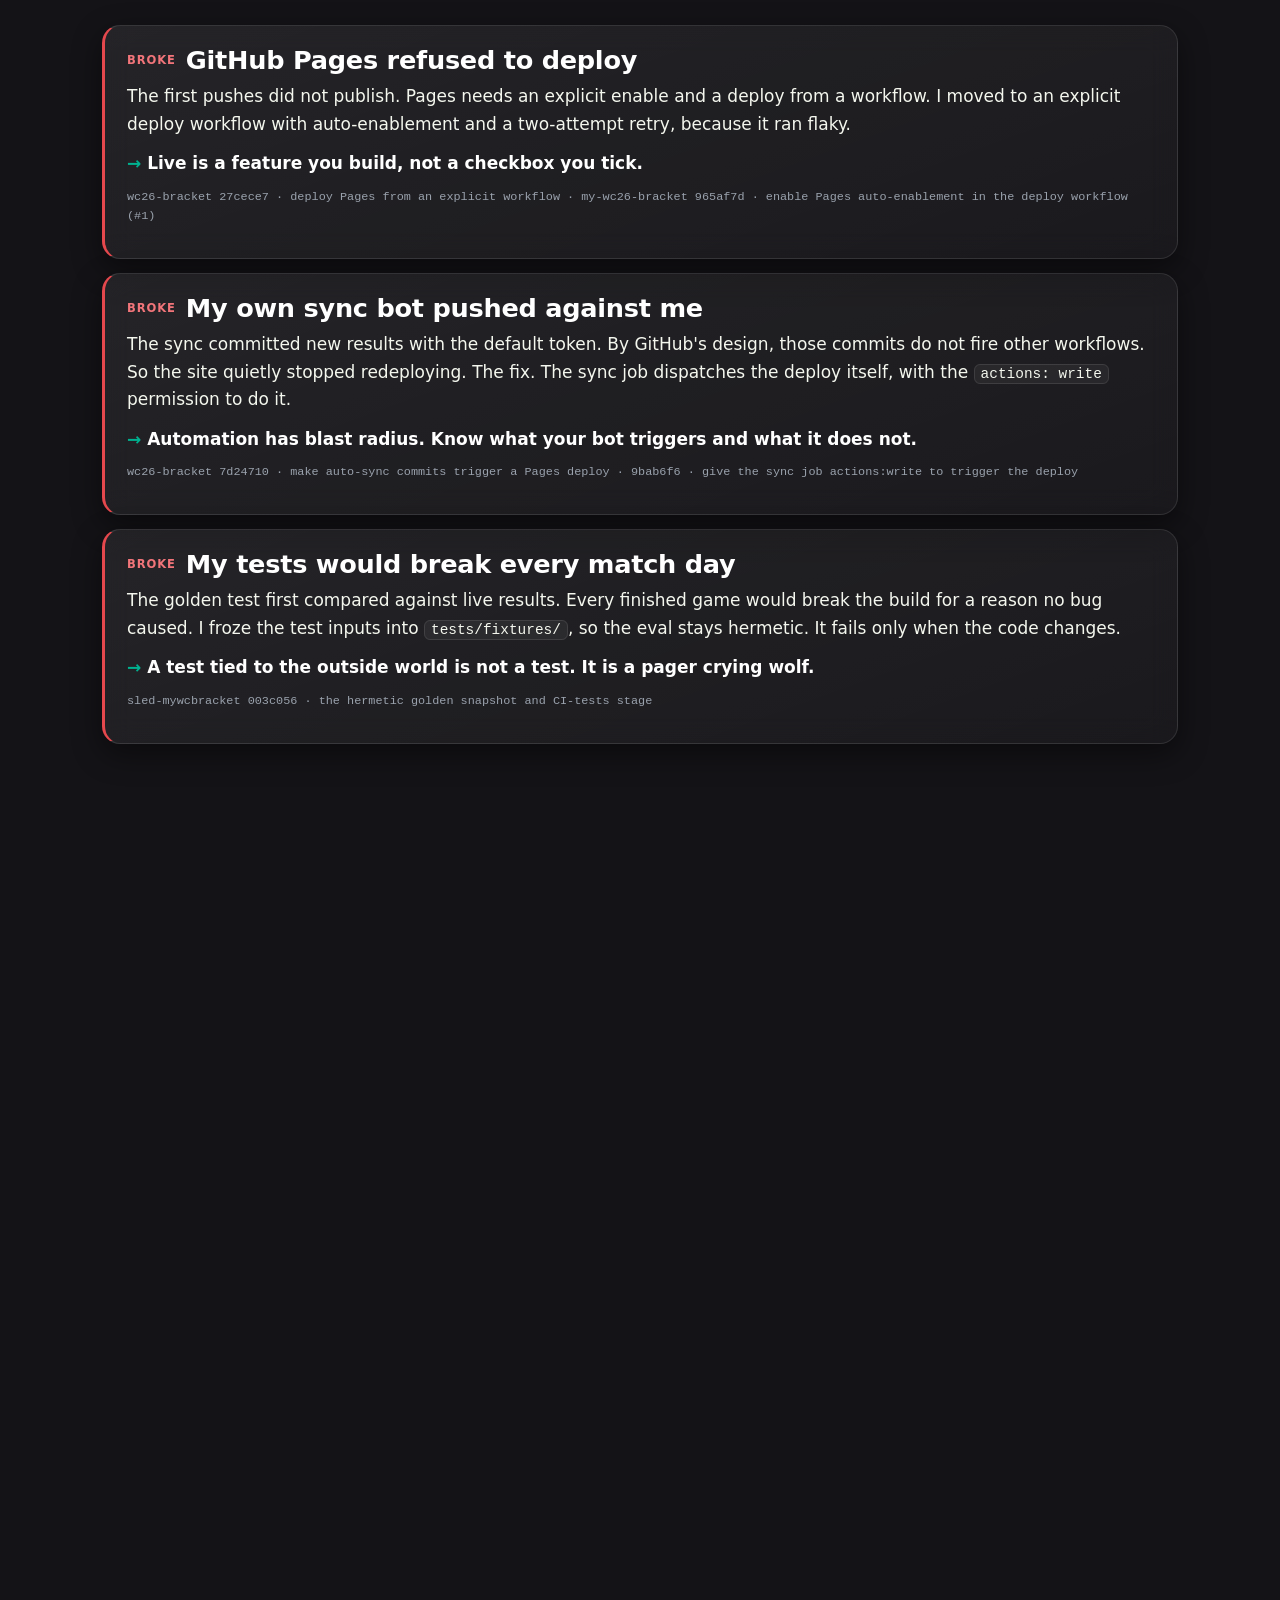
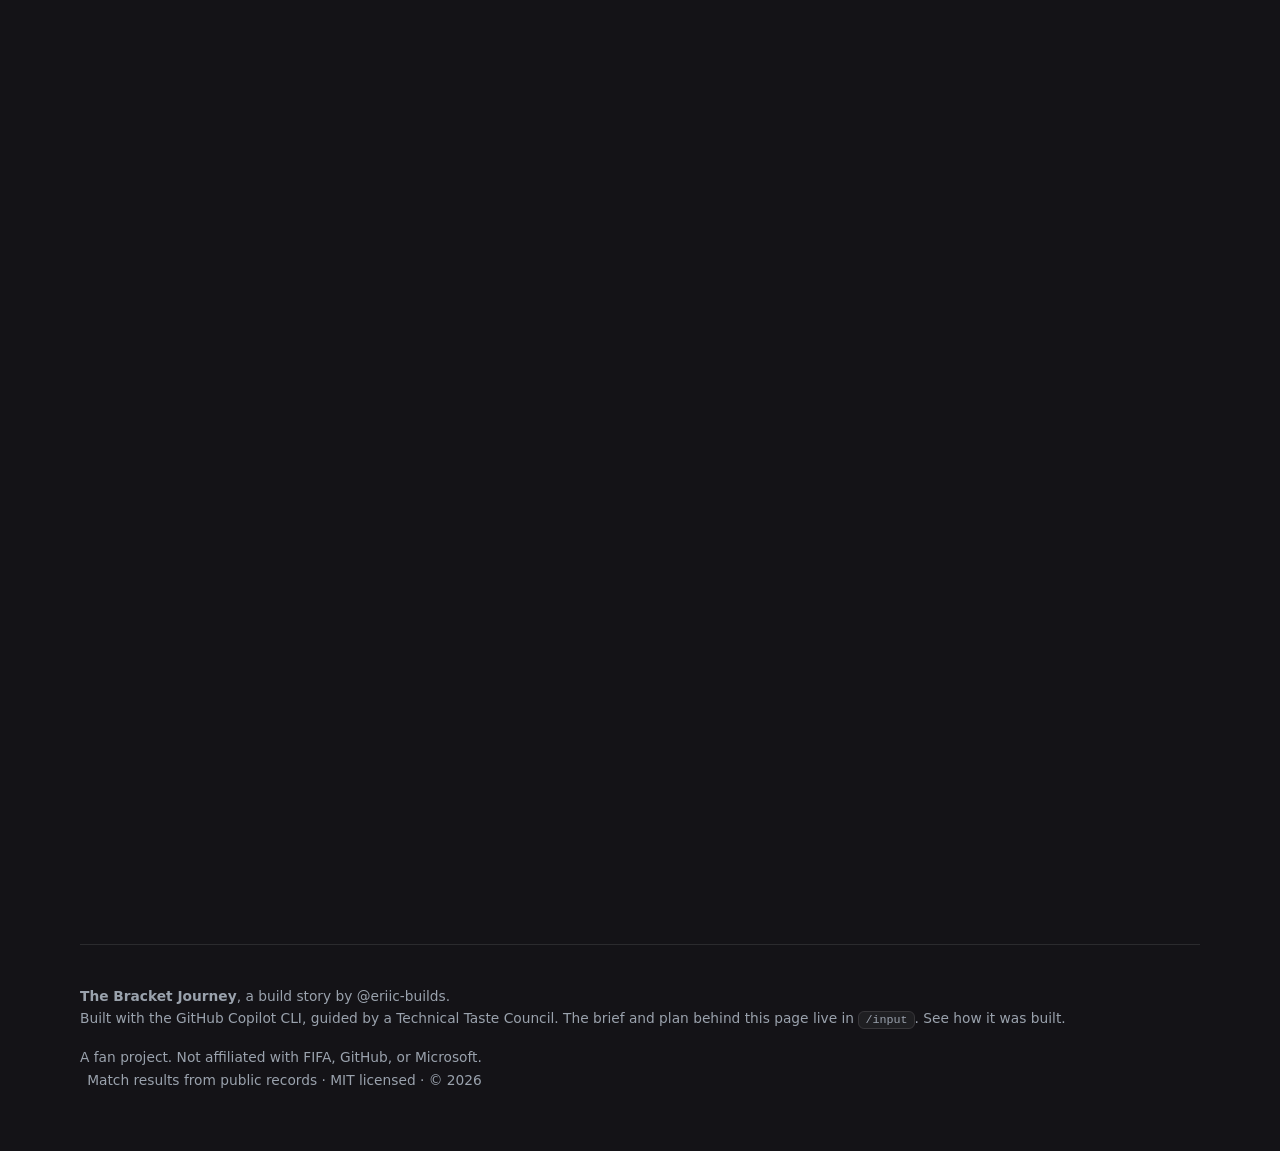
==== commit a81cf35f: "Redesign the journey page for legibility and rewrite copy in a crisp style UX fixes for the "chapter" ====
--- a/docs/index.html
+++ b/docs/index.html
@@ -3,27 +3,28 @@
 <head>
 <meta charset="utf-8">
 <meta name="viewport" content="width=device-width,initial-scale=1">
-<title>From an Excel attachment to a live app in six days — Eric Lam</title>
-<meta name="description" content="The build story of how an emailed World Cup bracket became three live, self-updating, zero-backend web apps in one weekend — told as a story and a real architecture explainer.">
+<title>From an Excel attachment to a live app in six days</title>
+<meta name="description" content="The story of how an emailed World Cup bracket became three live, self-updating, zero-backend web apps in a weekend. Told as a story and as the real architecture.">
 <link rel="canonical" href="https://eriic-builds.github.io/bracket-journey/">
 <meta property="og:title" content="From an Excel attachment to a live app in six days">
-<meta property="og:description" content="A build story — and a real architecture explainer — of three live, zero-backend World Cup dashboards built in a weekend with GitHub Copilot.">
+<meta property="og:description" content="A build story and a real architecture explainer. Three live, zero-backend World Cup dashboards built in a weekend with GitHub Copilot.">
 <meta property="og:type" content="article">
 <meta property="og:url" content="https://eriic-builds.github.io/bracket-journey/">
 <meta name="twitter:card" content="summary_large_image">
 <meta property="og:image" content="https://eriic-builds.github.io/bracket-journey/assets/og.png">
 <meta name="twitter:image" content="https://eriic-builds.github.io/bracket-journey/assets/og.png">
-<link rel="icon" href="data:image/svg+xml,<svg xmlns=%22http://www.w3.org/2000/svg%22 viewBox=%220 0 100 100%22><text y=%22.9em%22 font-size=%2290%22>⚽</text></svg>">
+<link rel="icon" href="data:image/svg+xml,<svg xmlns=%22http://www.w3.org/2000/svg%22 viewBox=%220 0 100 100%22><defs><linearGradient id=%22g%22 x1=%220%22 y1=%220%22 x2=%221%22 y2=%221%22><stop offset=%220%22 stop-color=%22%230097F4%22/><stop offset=%221%22 stop-color=%22%2300B291%22/></linearGradient></defs><circle cx=%2250%22 cy=%2250%22 r=%2246%22 fill=%22url(%23g)%22/></svg>">
 <link rel="stylesheet" href="css/journey.css">
 </head>
 <body>
 <a class="skip" href="#payoff">Skip to the story</a>
+<div class="progress" aria-hidden="true"></div>
 
 <!-- ============================== NAV ============================== -->
 <nav class="nav" aria-label="Section navigation">
-  <a class="brand" href="#top" aria-label="The Bracket Journey — top">
+  <a class="brand" href="#top" aria-label="The Bracket Journey, top">
     <span class="orb" aria-hidden="true"></span>
-    <span>The Bracket Journey<small>Excel → live app, in six days</small></span>
+    <span>The Bracket Journey<small>Excel to live app, in six days</small></span>
   </a>
   <div class="dots">
     <a href="#payoff">Payoff</a>
@@ -35,8 +36,8 @@
     <a href="#walls">Walls</a>
   </div>
   <div class="navcta">
-    <button id="themeBtn" class="iconbtn" type="button" aria-label="Toggle theme">☀️</button>
-    <a class="btn ghost sm" href="https://github.com/eriic-builds/bracket-journey" target="_blank" rel="noopener">GitHub</a>
+    <button id="themeBtn" class="iconbtn" type="button" aria-label="Toggle theme">◐</button>
+    <a class="btn ghost sm" href="ANALYSIS.html">How it was built</a>
     <a class="btn primary sm" href="https://eriic-builds.github.io/sled-mywcbracket/" target="_blank" rel="noopener">Open the app</a>
   </div>
 </nav>
@@ -46,10 +47,9 @@
   <div class="reveal in">
     <span class="kicker">A build story · July 2026</span>
     <h1 class="mt2">From an Excel attachment to a <span class="grad-text">live app</span> in six days.</h1>
-    <p class="lede maxch">Last week a leader in my org asked if he could share my side project
-    with everyone. Six days earlier, that project was a spreadsheet in my inbox. This is the
-    story of what happened in between — told two ways at once: as the story, and as <em>exactly
-    how it works</em>.</p>
+    <p class="lede maxch">Last week a leader in my org asked to share my side project with everyone.
+    Six days earlier, it was a spreadsheet in my inbox. Here is the story of the six days in
+    between. You get the story and the exact build.</p>
 
     <div class="herostats" role="list" aria-label="Project at a glance">
       <div class="stat" role="listitem"><b>6</b><span>days</span></div>
@@ -63,7 +63,7 @@
       <a class="btn primary" href="#payoff">Read the story</a>
       <a class="btn ghost" href="#method">Skip to the method</a>
     </div>
-    <div class="scrollcue"><span class="dn">↓</span> the payoff first — then how it was built</div>
+    <div class="scrollcue"><span class="dn">↓</span> Start with the payoff, then see how it works.</div>
   </div>
 </header>
 
@@ -86,68 +86,71 @@
     <span class="section-label">The 30-second version</span>
     <div class="row">
       <span class="n">1</span>
-      <p class="mb0"><b>What.</b> An emailed Excel bracket became three live, self-updating,
-      <b>zero-backend</b> World Cup dashboards — personal, then shareable, then social — all
-      running in the browser for <b>$0/month</b>.</p>
+      <p class="mb0"><b>What.</b> An emailed Excel bracket became three live World Cup dashboards.
+      Personal, then shareable, then social. They score themselves and run in your browser for
+      <b>$0 a month</b>.</p>
     </div>
     <div class="row">
       <span class="n">2</span>
-      <p class="mb0"><b>How I worked.</b> I stopped prompting and started <b>briefing</b>: a
-      four-part spec (Goal · Context · Source · Expectations), staged plans I reviewed, cheaper
-      models doing the mechanical work, and a <b>Technical Taste Council</b> making the judgment
-      calls. The spec was the product; the code was its output.</p>
+      <p class="mb0"><b>How I worked.</b> I stopped prompting and started <b>briefing</b>. I wrote a
+      four-part spec. Goal, Context, Source, and Expectations. A strong model turned it into staged
+      plans. I reviewed them. Cheaper models did the mechanical work. A <b>Technical Taste
+      Council</b> guided the judgment calls. The spec was the product. The code was the output.</p>
     </div>
     <div class="row">
       <span class="n">3</span>
-      <p class="mb0"><b>Proof.</b> Three public repos, one live app you can open right now, and
-      every decision preserved in commit history.</p>
+      <p class="mb0"><b>Proof.</b> Three public repos. One live app you open right now. Every
+      decision saved in commit history.</p>
     </div>
     <div class="evidence">
       <a class="chip" href="https://github.com/eriic-builds/wc26-bracket" target="_blank" rel="noopener"><span class="k">repo 1</span> wc26-bracket <span class="k">· 125 commits</span></a>
       <a class="chip" href="https://github.com/eriic-builds/my-wc26-bracket" target="_blank" rel="noopener"><span class="k">repo 2</span> my-wc26-bracket <span class="k">· 19</span></a>
       <a class="chip" href="https://github.com/eriic-builds/sled-mywcbracket" target="_blank" rel="noopener"><span class="k">repo 3</span> sled-mywcbracket <span class="k">· 43</span></a>
-      <a class="chip" href="https://eriic-builds.github.io/sled-mywcbracket/" target="_blank" rel="noopener">🔴 Open the live app</a>
+      <a class="chip" href="https://eriic-builds.github.io/sled-mywcbracket/" target="_blank" rel="noopener">Open the live app</a>
     </div>
   </div>
 </section>
 
 <!-- ============================== PAYOFF ============================== -->
 <section class="wrap" id="payoff">
-  <div class="split">
-    <div class="reveal">
-      <span class="section-label">The payoff</span>
-      <p class="wordreveal pull">A coworker taps one button. The standings reshuffle. No login,
-      no server, and nobody's name is exposed anywhere they didn't choose.</p>
-      <p class="mt2">Here's the moment that made it real. A coworker opens a link I texted them.
-      No install, no instructions. Their screen fills with a live World Cup dashboard — my
-      bracket, scored against real match results that update themselves three times a day. One
-      button: <b>“Add to my leaderboard.”</b> They tap it, and now we're ranked against each
-      other. Every match that finishes reshuffles the standings automatically.</p>
-      <p><b>Total running cost: zero dollars, forever.</b> That's not a shortcut — it turned out
-      to be the whole design.</p>
-      <p class="muted">Hi everyone — welcome. I'm Eric, a Cloud Solution Architect at Microsoft,
-      which means I get to help people make progress with AI. This project was me turning that
-      lens on myself: set a vision, understand the outcome, and use every tool available to shape
-      it into something real. Let me show you how it went — so you can build it too.</p>
-    </div>
-    <figure class="shot reveal d1">
+  <span class="section-label reveal">The payoff</span>
+  <p class="wordreveal pull reveal">A coworker taps one button. The standings reshuffle. No login.
+  No server. No name shown anywhere they did not choose.</p>
+
+  <div class="chnarr reveal mt2">
+    <p>Here is the moment it became real. A coworker opens a link I texted them. No install. No
+    instructions. Their screen fills with a live World Cup dashboard. My bracket, scored against
+    real results, updated three times a day. One button reads <b>Add to my leaderboard</b>. They
+    tap it. Now we rank against each other. Every finished match reshuffles the standings on its
+    own.</p>
+    <p><b>Total running cost stays at zero dollars.</b> It looks like a shortcut. It became the
+    whole design.</p>
+    <p class="muted">Hi everyone. I am Eric, a Cloud Solution Architect at Microsoft. I help people
+    make progress with AI. Here I turned the same lens on myself. Set a vision. Understand the
+    outcome. Use every tool to build it. Let me show you how it went, so you build it too.</p>
+  </div>
+
+  <figure class="figbig reveal mt3">
+    <div class="shotwrap" data-zoom data-cap="The local leaderboard: you and everyone you add, ranked live by confirmed points, with a diff of the games left.">
+      <span class="zoomhint">Click to enlarge</span>
       <img data-shot="sled-leaderboard.png" src="assets/shots/sled-leaderboard.png" loading="lazy" decoding="async"
-        alt="The zero-backend leaderboard: coworkers ranked by live score, with a per-rival diff of games still to play.">
-      <figcaption class="cap">You and everyone you've added, ranked live by confirmed points, with
-      a per-rival “diff” of the games still to play. Stored only in your browser.</figcaption>
-    </figure>
-  </div>
+        alt="The zero-backend leaderboard. You rank first, then rivals, each with confirmed points, points still live, attainable points, and a diff of games left to play.">
+      <span class="callout down" style="top:33%;left:24%">You rank first, live</span>
+    </div>
+    <figcaption class="cap"><b>The leaderboard.</b> You and everyone you add, ranked live by
+    confirmed points, with a per-rival diff of the games left. It lives only in your browser.</figcaption>
+  </figure>
 
   <div class="glass card mt3 reveal">
-    <h3>Where does everything actually live?</h3>
+    <h3>Where everything lives</h3>
     <div class="repos mt1">
       <table>
         <tbody>
-          <tr><td><b>Your bracket</b></td><td class="muted">Your browser's storage — your device, not ours</td></tr>
-          <tr><td><b>A share link</b></td><td class="muted">Entirely inside the URL you send — nothing is written anywhere when you make it</td></tr>
-          <tr><td><b>Rivals you've added</b></td><td class="muted">Your browser's storage — same deal</td></tr>
-          <tr><td><b>Live match results</b></td><td class="muted">One JSON file on GitHub, updated 3× a day by a bot</td></tr>
-          <tr><td><b>Server-side data</b></td><td class="muted">None. There is no server.</td></tr>
+          <tr><td><b>Your bracket</b></td><td class="muted">Your browser storage, on your device, not ours.</td></tr>
+          <tr><td><b>A share link</b></td><td class="muted">Inside the URL you send. Nothing gets written when you make it.</td></tr>
+          <tr><td><b>Rivals you add</b></td><td class="muted">Your browser storage, same as your own.</td></tr>
+          <tr><td><b>Live match results</b></td><td class="muted">One JSON file on GitHub, updated three times a day by a bot.</td></tr>
+          <tr><td><b>Server-side data</b></td><td class="muted">None. No server.</td></tr>
         </tbody>
       </table>
     </div>
@@ -158,86 +161,99 @@
 
 <!-- ============================== CH.1 SPARK ============================== -->
 <section class="wrap chapter" id="spark">
-  <div class="chead reveal"><span class="cnum">Chapter 1 · The spark</span></div>
-  <h2 class="reveal">An Excel sheet in my inbox</h2>
-  <div class="split rev mt2">
-    <figure class="shot tall reveal d1">
+  <div class="chapterhead reveal">
+    <span class="chnum">01</span>
+    <div><span class="chkicker">The spark</span><h2>An Excel sheet in my inbox</h2></div>
+  </div>
+  <div class="chnarr reveal">
+    <p>Every big build starts as a small annoyance. A leader in my org ran a World Cup bracket
+    challenge, the office version. He emailed an Excel workbook. Everyone filled in their picks,
+    31 knockout games, a champion, and a tiebreaker, and emailed it back. He tallied the scores as
+    the tournament went on.</p>
+    <p>I filled mine out like everyone else. Then I stared at the spreadsheet and saw more. All the
+    drama of a World Cup, the upsets, the busted picks, the my-champion-is-still-alive tension,
+    flattened into cells. The data wanted to be visual.</p>
+    <h3>Design before code</h3>
+    <p>I opened Microsoft Cowork and designed what I wanted. A glassmorphism dashboard. KPI cards
+    for points confirmed and points still open. And the BracketMap, the piece I was proudest of.
+    The first plan was small. View it in Cowork and schedule a sync for new results.</p>
+    <p>The plan grew. Instead of keeping it as a prompt, I packaged the design as a markdown build
+    kit. A spec you hand to an AI to get the same dashboard with your own picks. Version 6, then 7,
+    then 8, each one tighter. I did not know the term yet. I had found the idea behind everything
+    after. <b>The spec is the product. The code is the output.</b></p>
+  </div>
+
+  <figure class="figbig tall reveal">
+    <div class="shotwrap" data-zoom data-cap="The BracketMap. Every pick graded, your path drawn, your champion in gold.">
+      <span class="zoomhint">Click to see the full bracket</span>
       <img data-shot="bracket-marked.jpg" src="assets/shots/bracket-marked.jpg" loading="lazy" decoding="async"
-        alt="The marked-up BracketMap: the full knockout tree with every pick graded — hits, misses, who actually went through — and the champion pick highlighted in gold.">
-      <figcaption class="cap">The BracketMap — the piece I was proudest of. Every pick graded
-      (hit ✓, miss ✗, who really went through ▲), your path drawn, and your champion in gold.</figcaption>
-    </figure>
-    <div class="reveal">
-      <p class="mt0">Every big build starts as a small annoyance. A leader in my org kicked off a
-      World Cup bracket challenge — the classic office version: he emailed out an Excel workbook,
-      everyone filled in their picks (31 knockout games, a champion, a tiebreaker) and emailed it
-      back, and he tallied scores as the tournament went.</p>
-      <p>I filled mine out like everyone else. But staring at that spreadsheet, I couldn't stop
-      seeing what it <em>could</em> be. All the drama of a World Cup — the upsets, the busted
-      picks, the “my champion is still alive” tension — flattened into cells. The data was
-      begging to be visual.</p>
-      <h3 class="mt2">The first move: design before code</h3>
-      <p>I opened <b>Microsoft Cowork</b> and designed what I wished existed: a glassmorphism
-      dashboard, KPI cards for points confirmed and points still attainable, and that BracketMap.
-      The original plan was modest — view it in Cowork, schedule a sync for new results, done.</p>
-      <p>It wasn't done. Instead of keeping it as a prompt, I packaged the whole design as a
-      <b>markdown build kit</b> — a spec anyone could hand to an AI and get the same dashboard
-      with their own picks. Version 6, 7, 8, each tighter. I didn't know the term yet, but I'd
-      stumbled into the idea that shaped everything after: <b>the spec is the real product. The
-      code is just its output.</b></p>
-    </div>
-  </div>
-</section>
+        alt="The marked-up BracketMap. The full knockout tree with every pick graded, hits, misses, who went through, and the champion pick in gold.">
+      <span class="callout up" style="top:12%;left:52%">Read it at a glance</span>
+    </div>
+    <figcaption class="cap"><b>The BracketMap, the piece I was proudest of.</b> Every pick graded.
+    A hit, a miss, or who went through. Your path drawn, your champion in gold.</figcaption>
+  </figure>
+  <div class="lookfor reveal">
+    <span class="tagx">Hit ✓</span><span class="tagx">Miss ✗</span>
+    <span class="tagx">Who advanced ▲</span><span class="tagx">Champion in gold</span>
+  </div>
+</section>
+
+<hr class="hr wrap">
 
 <!-- ============================== CH.2 MAKE IT MINE ============================== -->
 <section class="wrap chapter" id="mine">
-  <div class="chead reveal">
-    <span class="cnum">Chapter 2 · Make it mine</span>
-    <span class="repochip">wc26-bracket</span>
-    <span class="muted" style="font-size:.82rem">125 commits · Jul 2–7</span>
-  </div>
-  <h2 class="reveal">Crossing into GitHub</h2>
-  <div class="split mt2">
-    <div class="reveal">
-      <p class="mt0">Hosting something on GitHub Pages had been on my someday-list for a long
-      time. This was finally the excuse. If my dashboard lived at a URL, I could check it from
-      anywhere, the data could refresh itself, and — this part mattered — the entire build would
-      be preserved in commit history, reverse-engineerable by anyone, including future me.</p>
-      <p>So I opened GitHub Copilot and we started. What began as one hardcoded HTML file got
-      pulled apart, deliberately, into an actual architecture:</p>
-      <ul>
-        <li><b>The data layer</b> — picks and live results extracted into <code class="inline">data/*.json</code>, so content and presentation stopped being tangled.</li>
-        <li><b>The generator</b> — <code class="inline">build_dashboard.py</code>, turning picks + results into the finished page.</li>
-        <li><b>The sync engine</b> — <code class="inline">fetch_results.py</code>, pulling finished games from FIFA's public feed.</li>
-        <li><b>The automation</b> — a GitHub Action running the sync 3×/day, committing results and redeploying.</li>
-      </ul>
-      <p><b>125 commits in six days.</b> That number isn't a flex — it's what learning in public
-      looks like. Every commit is me figuring out git, workflows, CI, and deployment by actually
-      doing it, with the receipts preserved.</p>
-      <p class="pull grad-text" style="font-size:1.35rem">I wasn't maintaining a webpage. I'd
-      built a small machine that keeps itself current.</p>
-    </div>
-    <figure class="shot reveal d1">
+  <div class="chapterhead reveal">
+    <span class="chnum">02</span>
+    <div>
+      <span class="chkicker">Make it mine</span><h2>Crossing into GitHub</h2>
+      <span class="chrepo">wc26-bracket <small>125 commits · Jul 2 to 7</small></span>
+    </div>
+  </div>
+  <div class="chnarr reveal">
+    <p>Hosting on GitHub Pages had sat on my someday list for a long time. This was the reason to
+    do it. A dashboard at a URL means you check it from anywhere. The data refreshes itself. And
+    the whole build stays in commit history, open to anyone, including future me.</p>
+    <p>I opened GitHub Copilot and we started. One hardcoded HTML file came apart, on purpose, into
+    a real architecture.</p>
+    <ul>
+      <li><b>The data layer.</b> Picks and live results moved into <code class="inline">data/*.json</code>, so content and presentation stopped tangling.</li>
+      <li><b>The generator.</b> <code class="inline">build_dashboard.py</code> turns picks and results into the finished page.</li>
+      <li><b>The sync engine.</b> <code class="inline">fetch_results.py</code> pulls finished games from FIFA's public feed.</li>
+      <li><b>The automation.</b> A GitHub Action runs the sync three times a day, commits results, and redeploys.</li>
+    </ul>
+    <p>125 commits in six days. The number is not a flex. It is what learning in public looks like.
+    Every commit is me working out git, workflows, CI, and deployment by doing it, with the receipts
+    saved.</p>
+    <p class="pull grad-text" style="font-size:1.35rem">I was not maintaining a webpage. I had built
+    a small machine, and it keeps itself current.</p>
+  </div>
+
+  <figure class="figbig reveal">
+    <div class="shotwrap" data-zoom data-cap="Repo 1. One person's dashboard, generated by Python and kept live by a sync bot on GitHub Pages.">
+      <span class="zoomhint">Click to enlarge</span>
       <img data-shot="wc26-view.png" src="assets/shots/wc26-view.png" loading="lazy" decoding="async"
-        alt="The wc26-bracket dashboard: headline, KPI cards, and a round-by-round scorecard, generated by Python and served on GitHub Pages.">
-      <figcaption class="cap">Repo 1 — one person's dashboard, generated by Python and kept live
-      by a sync bot on GitHub Pages.</figcaption>
-    </figure>
-  </div>
-
-  <figure class="shot band reveal mt3">
-    <img data-shot="kpis.jpg" src="assets/shots/kpis.jpg" loading="lazy" decoding="async"
-      alt="The live-standing KPI strip: confirmed points, quarterfinals progress, points still live, max attainable, champion pick, and points lost.">
-    <figcaption class="cap">Your live standing, recomputed the moment a game finishes — points
-    banked, points still attainable, and whether your champion is still alive.</figcaption>
+        alt="The wc26-bracket dashboard. A headline, six live KPI cards, and a round-by-round scorecard, generated by Python and served on GitHub Pages.">
+      <span class="callout up" style="top:70%;left:29%">Six live signals</span>
+    </div>
+    <figcaption class="cap"><b>Repo 1.</b> One person's dashboard, generated by Python and kept live
+    by a sync bot on GitHub Pages.</figcaption>
   </figure>
+  <figure class="figbig mid reveal mt2">
+    <div class="shotwrap" data-zoom data-cap="The six signals up close: points confirmed, quarterfinals, still live, max attainable, champion, and points lost.">
+      <span class="zoomhint">Click to enlarge</span>
+      <img data-shot="kpis.jpg" src="assets/shots/kpis.jpg" loading="lazy" decoding="async"
+        alt="The live-standing strip. Confirmed points, quarterfinals progress, points still live, max attainable, champion pick, and points lost.">
+    </div>
+    <figcaption class="cap"><b>The six signals up close.</b> They recompute the moment a game
+    finishes. Points banked, points still open, and whether your champion stays alive.</figcaption>
+  </figure>
 
   <details class="hood reveal">
-    <summary><span class="tag">Under the hood</span> The machine that builds itself <span class="chev">▾</span></summary>
+    <summary><span class="tag">Under the hood</span> The machine builds itself <span class="chev">▾</span></summary>
     <div class="hbody">
-      <p>Three JSON files are the single source of truth. The generator loads them and
-      <em>derives</em> every pixel — nothing about the story is hardcoded, so every rebuild stays
-      in sync with the data.</p>
+      <p>Three JSON files hold the source of truth. The generator loads them and derives every
+      pixel. Nothing in the story is hardcoded, so every rebuild stays in sync with the data.</p>
       <div class="codecap">wc26-bracket/scripts/build_dashboard.py</div>
       <pre class="code">_DATA=os.path.join(os.path.dirname(os.path.dirname(os.path.abspath(__file__))),"data")
 def _load(_name):
@@ -258,10 +274,10 @@
         </div>
       </div>
 
-      <p class="mt2">The sync is a bot on a schedule. It fetches finished games, writes them into
-      <code class="inline">live.json</code>, and redeploys — three times a day, timed to after
-      each match block. I can close my laptop and the board stays current.</p>
-      <div class="codecap">wc26-bracket/.github/workflows/sync-results.yml — the cron</div>
+      <p class="mt2">The sync runs on a schedule. It fetches finished games, writes them into
+      <code class="inline">live.json</code>, and redeploys. Three times a day, timed after each
+      match block. You close your laptop and the board stays current.</p>
+      <div class="codecap">wc26-bracket/.github/workflows/sync-results.yml, the cron</div>
       <pre class="code">schedule:
   - cron: "0 22 * * *"   # ~6:00 PM ET
   - cron: "30 1 * * *"   # ~9:30 PM ET
@@ -270,51 +286,64 @@
   </details>
 </section>
 
+<hr class="hr wrap">
+
 <!-- ============================== CH.3 MAKE IT THEIRS ============================== -->
 <section class="wrap chapter" id="theirs">
-  <div class="chead reveal">
-    <span class="cnum">Chapter 3 · Make it theirs</span>
-    <span class="repochip">my-wc26-bracket</span>
-    <span class="muted" style="font-size:.82rem">19 commits · Jul 7</span>
-  </div>
-  <h2 class="reveal">The wall: nobody follows instructions</h2>
-  <div class="split rev mt2">
-    <figure class="shot reveal d1">
+  <div class="chapterhead reveal">
+    <span class="chnum">03</span>
+    <div>
+      <span class="chkicker">Make it theirs</span><h2>The wall: nobody follows instructions</h2>
+      <span class="chrepo">my-wc26-bracket <small>19 commits · Jul 7</small></span>
+    </div>
+  </div>
+  <div class="chnarr reveal">
+    <p>I was proud of the build kit. I shared it. Then I watched what happened. Nothing. The person
+    I shared it with was never going to walk through repo setup, Python scripts, and deployment to
+    get a dashboard. Of course not. A month earlier, neither would I.</p>
+    <p>It stung for an hour. Then it reframed the problem. The friction was not in my instructions.
+    The friction was the instructions.</p>
+    <p class="pull">Ship the product, not the instructions.</p>
+    <p>Here is the new goal. You drop in your Excel bracket and your dashboard appears. Everything
+    the Python generator did on my machine now had to run in your browser. Copilot and I ported the
+    render engine to client-side JavaScript. It parses the workbook with SheetJS, validates it,
+    scores it live, and draws the map. For people without a spreadsheet, we added a click-to-pick
+    builder. The tool stopped being mine and became anyone's.</p>
+  </div>
+
+  <figure class="figbig reveal">
+    <div class="shotwrap" data-zoom data-cap="Repo 2. No setup and no instructions. Drop your Excel, build one by tapping winners, or see a demo.">
+      <span class="zoomhint">Click to enlarge</span>
       <img data-shot="onboarding.jpg" src="assets/shots/onboarding.jpg" loading="lazy" decoding="async"
-        alt="my-wc26-bracket onboarding: pick your bracket and watch it score itself — upload your Excel, build one by tapping winners, or see a demo. No setup.">
-      <figcaption class="cap">Repo 2 — no setup, no instructions. Drop your Excel, build one by
-      tapping winners, or see a demo — and your live dashboard just appears.</figcaption>
+        alt="The my-wc26-bracket onboarding. Pick your bracket and watch it score itself. Upload your Excel, build one by tapping winners, or see a demo.">
+    </div>
+    <figcaption class="cap"><b>Repo 2, no setup and no instructions.</b> Drop your Excel, build one
+    by tapping winners, or see a demo. Your live dashboard appears.</figcaption>
+  </figure>
+  <div class="figrow reveal">
+    <figure class="figbig mb0">
+      <div class="shotwrap" data-zoom data-cap="The click-to-pick builder. Tap who wins, round by round, no spreadsheet needed.">
+        <span class="zoomhint">Enlarge</span>
+        <img data-shot="builder.png" src="assets/shots/builder.png" loading="lazy" decoding="async"
+          alt="The click-to-pick builder. Tap who you think wins, round by round from the Round of 32 to the Final, no spreadsheet needed.">
+      </div>
+      <figcaption class="cap"><b>No spreadsheet.</b> Tap who wins, round by round. Same dashboard,
+      nothing to download.</figcaption>
     </figure>
-    <div class="reveal">
-      <p class="mt0">Proud of the build kit, I shared it. And then I watched what happened:
-      <em>nothing</em>. The person I shared it with was never going to walk through repo setup,
-      Python scripts, and deployment to get their own dashboard. Of course they weren't — I
-      wouldn't have either, a month earlier.</p>
-      <p>That stung for about an hour, and then it reframed the whole problem. The friction wasn't
-      in my instructions — it was in the <em>existence</em> of instructions.</p>
-      <p class="pull">Ship the product, not the instructions.</p>
-      <p>The goal became: you drop in your Excel bracket, and your dashboard just appears.
-      Everything the Python generator did on my machine now had to happen in the visitor's
-      browser instead. Copilot and I ported the whole render engine to client-side JavaScript —
-      parsing the workbook with SheetJS, validating it, scoring it live, drawing the map. For
-      people without a spreadsheet, we added a click-to-pick builder. The tool stopped being mine
-      and became anyone's.</p>
-    </div>
-  </div>
-
-  <figure class="shot band reveal mt3" style="max-width:860px;margin-left:auto;margin-right:auto">
-    <img data-shot="builder.png" src="assets/shots/builder.png" loading="lazy" decoding="async"
-      alt="The click-to-pick builder: tap who you think wins, round by round (Round of 32 through the Final), no spreadsheet needed.">
-    <figcaption class="cap">No spreadsheet? Tap who wins, round by round — the same dashboard,
-    nothing to download.</figcaption>
-  </figure>
+    <div class="lookfor" style="align-content:center">
+      <span class="tagx">Upload your Excel</span>
+      <span class="tagx">Build by tapping</span>
+      <span class="tagx">See a demo</span>
+      <span class="tagx">Your file never leaves the browser</span>
+    </div>
+  </div>
 
   <details class="hood reveal">
-    <summary><span class="tag">Under the hood</span> A pure function — and a test that proves it <span class="chev">▾</span></summary>
+    <summary><span class="tag">Under the hood</span> A pure function, and a test to prove it <span class="chev">▾</span></summary>
     <div class="hbody">
-      <p>The port is one honest idea: the same inputs, the same output, expressed as a
-      <b>pure function</b>. Give it your picks, the live results, and the fixed tree, and it
-      returns the scored dashboard state — no side effects, no globals.</p>
+      <p>The port rests on one idea. Same inputs, same output, written as a <b>pure function</b>.
+      Give it your picks, the live results, and the fixed tree, and it returns the scored board.
+      No side effects. No globals.</p>
       <div class="codecap">my-wc26-bracket / sled-mywcbracket · docs/js/render.js</div>
       <pre class="code">export function computeState(picks, live, topology) {
   // → the fully scored board: every slot, KPI, and card is derived from here
@@ -330,53 +359,58 @@
           <div class="node">your dashboard<small>DOM</small></div>
         </div>
       </div>
-      <p class="mt2">A port this size is exactly where subtle bugs breed. So we built a
-      <b>golden test</b>: the JavaScript engine's output is compared <em>byte-for-byte</em>
-      against the original Python's. Not “looks the same” — <em>identical</em>. In hindsight
-      that's an eval: a regression gate that has caught real drift ever since, run against
-      <em>frozen</em> inputs so live results can never make it flap.</p>
+      <p class="mt2">A port this size breeds subtle bugs. So we built a <b>golden test</b>. It
+      compares the JavaScript output against the original Python output, byte for byte. Not looks
+      the same. Identical. In hindsight it is an eval, a regression gate, run against
+      <em>frozen</em> inputs so live results never make it flap.</p>
     </div>
   </details>
 </section>
+
+<hr class="hr wrap">
 
 <!-- ============================== CH.4 MAKE IT SOCIAL ============================== -->
 <section class="wrap chapter" id="social">
-  <div class="chead reveal">
-    <span class="cnum">Chapter 4 · Make it social</span>
-    <span class="repochip">sled-mywcbracket</span>
-    <span class="muted" style="font-size:.82rem">43 commits · Jul 7–8</span>
-  </div>
-  <h2 class="reveal">The big idea: social, with no backend</h2>
-  <div class="split mt2">
-    <div class="reveal">
-      <p class="mt0">Individual dashboards worked. But brackets are a social game — the whole
-      point is seeing how you stack up against your friends. Every obvious way to build that
-      meant a backend: accounts, a database, hosting bills, and — the real dealbreaker — a
-      central place where my coworkers' real names would live, whether they opted in or not.</p>
-      <p>The question I kept turning over: could a share link itself <em>carry</em> the bracket,
-      so adding someone to your leaderboard never touches a server at all?</p>
-      <p class="pull grad-text">It fits in a link.</p>
-      <p>A bracket is 31 win-or-lose choices — 31 bits — plus a display name and a tiebreaker.
-      Encoded, that's about 140 characters riding in the URL <em>fragment</em> (the part after
-      <code class="inline">#</code>). And by HTTP's own rules, browsers <b>never send the fragment
-      to any server</b>. Not to GitHub, not to anyone. The privacy isn't a policy — it's physics.</p>
-    </div>
-    <figure class="shot reveal d1">
+  <div class="chapterhead reveal">
+    <span class="chnum">04</span>
+    <div>
+      <span class="chkicker">Make it social</span><h2>The big idea: social, with no backend</h2>
+      <span class="chrepo">sled-mywcbracket <small>43 commits · Jul 7 to 8</small></span>
+    </div>
+  </div>
+  <div class="chnarr reveal">
+    <p>Single dashboards worked. Brackets are a social game. The point is watching how you stack up
+    against your friends. Every obvious build meant a backend. Accounts, a database, hosting bills,
+    and the real dealbreaker, a central place holding my coworkers' real names whether they opted in
+    or not.</p>
+    <p>I kept turning one idea over. A share link carries the bracket itself, so adding someone to
+    your leaderboard never touches a server.</p>
+    <p class="pull grad-text">It fits in a link.</p>
+    <p>A bracket is 31 win-or-lose choices. 31 bits, plus a display name and a tiebreaker. Encoded,
+    it runs about 140 characters inside the URL <em>fragment</em>, the part after the
+    <code class="inline">#</code>. By HTTP's own rules, browsers never send the fragment to a
+    server. Not to GitHub. Not to anyone. The privacy is not a policy. It is physics.</p>
+  </div>
+
+  <figure class="figbig mid reveal">
+    <div class="shotwrap" data-zoom data-cap="The share popover. A share-as name, the bracket packed into a real link after the #, and a Copy button.">
+      <span class="zoomhint">Click to enlarge</span>
       <img data-shot="share-popover.png" src="assets/shots/share-popover.png" loading="lazy" decoding="async"
-        alt="The share popover: a 'share as' name field, the bracket packed into a URL after the # as #b=..., and a Copy button.">
-      <figcaption class="cap">Repo 3 — the whole bracket rides in the URL after the
-      <code class="inline">#</code>. Set a “share as” name (initials or an alias) — that's the
-      only identity the link ever carries.</figcaption>
-    </figure>
-  </div>
+        alt="The share popover. A share-as name field, the whole bracket packed into a URL after the # as #b equals, and a Copy button.">
+      <span class="callout down" style="top:34%;left:50%">Your whole bracket rides here</span>
+    </div>
+    <figcaption class="cap"><b>Repo 3.</b> The whole bracket rides in the URL after the
+    <code class="inline">#</code>. Set a share-as name, initials or an alias, and it is the only
+    identity the link carries.</figcaption>
+  </figure>
 
   <details class="hood reveal">
     <summary><span class="tag">Under the hood</span> The whole bracket, encoded into a URL <span class="chev">▾</span></summary>
     <div class="hbody">
-      <p>The wire format is deliberately boring and debuggable: base64url of a tiny JSON object.
-      The clever part is the <em>bit order</em> — later rounds depend on earlier picks, so encode
-      and decode must both walk the tree in the same canonical order.</p>
-      <div class="codecap">sled-mywcbracket/docs/js/share.js — encode</div>
+      <p>The wire format stays boring and readable. base64url of a small JSON object. The careful
+      part is the <em>bit order</em>. Later rounds depend on earlier picks, so encode and decode
+      both walk the tree in the same order.</p>
+      <div class="codecap">sled-mywcbracket/docs/js/share.js, encode</div>
       <pre class="code">export function encodeShare(picks, topology) {
   const S = deriveStructure(topology);
   const sel = {};
@@ -391,9 +425,9 @@
   const payload = { v: 1, b: bits, n: String(picks.entrant || ""), t: picks.tiebreaker | 0 };
   return b64url(new TextEncoder().encode(JSON.stringify(payload)));
 }</pre>
-      <p>Decoding reverses it, then re-validates against the fixed tree. A truncated or
-      newer-version link fails with a friendly message instead of rendering garbage — Hanselman's
-      rule: every error says what broke.</p>
+      <p>Decoding reverses it, then revalidates against the fixed tree. A truncated or
+      newer-version link fails with a clear message instead of rendering garbage. Hanselman's rule.
+      Every error says what broke.</p>
       <div class="codecap">the wire format (dev-docs/SPEC.md)</div>
       <pre class="code">#b=base64url( JSON { v:1, b:"&lt;31 chars of 0|1&gt;", n:"display name", t:tiebreaker } )</pre>
 
@@ -409,9 +443,9 @@
         </div>
       </div>
 
-      <p class="mt2">Nothing is written when you generate a link. Rivals live in one browser key;
-      the sync bot only ever rewrites the shared results file.</p>
-      <div class="codecap">sled-mywcbracket/docs/js/storage.js — the keys</div>
+      <p class="mt2">Nothing gets written when you generate a link. Rivals live in one browser key.
+      The sync bot only rewrites the shared results file.</p>
+      <div class="codecap">sled-mywcbracket/docs/js/storage.js, the keys</div>
       <pre class="code">const KEY = "wcb.fan.picks.v1";        // the visitor's own bracket
 const KEY_SCORES = "wcb.scores.v3";     // their what-if overrides
 const KEY_STASH = "wcb.scores.stash";   // set aside while viewing someone else's link</pre>
@@ -432,19 +466,19 @@
       <tbody>
         <tr>
           <td><a class="rn" href="https://github.com/eriic-builds/wc26-bracket" target="_blank" rel="noopener">wc26-bracket</a></td>
-          <td>A Python generator + a self-syncing results bot → one live dashboard on Pages.</td>
+          <td>A Python generator and a self-syncing results bot. One live dashboard on Pages.</td>
           <td class="num">125</td>
           <td class="hidesm"><a href="https://eriic-builds.github.io/wc26-bracket/" target="_blank" rel="noopener">open ↗</a></td>
         </tr>
         <tr>
           <td><a class="rn" href="https://github.com/eriic-builds/my-wc26-bracket" target="_blank" rel="noopener">my-wc26-bracket</a></td>
-          <td>The engine ported to the browser: drop your Excel bracket, get your own board.</td>
+          <td>The engine ported to the browser. Drop your Excel bracket, get your own board.</td>
           <td class="num">19</td>
           <td class="hidesm"><a href="https://eriic-builds.github.io/my-wc26-bracket/" target="_blank" rel="noopener">open ↗</a></td>
         </tr>
         <tr>
           <td><a class="rn" href="https://github.com/eriic-builds/sled-mywcbracket" target="_blank" rel="noopener">sled-mywcbracket</a></td>
-          <td>The social edition: share as a link, compare on a local leaderboard — no backend.</td>
+          <td>The social edition. Share as a link, compare on a local leaderboard, no backend.</td>
           <td class="num">43</td>
           <td class="hidesm"><a href="https://eriic-builds.github.io/sled-mywcbracket/" target="_blank" rel="noopener">open ↗</a></td>
         </tr>
@@ -457,65 +491,64 @@
 <section class="wrap" id="method">
   <span class="section-label reveal">Where the workflow leveled up</span>
   <h2 class="reveal">I stopped prompting. I started briefing.</h2>
-  <p class="lede maxch reveal">By the third build I'd been reading what people actually shipping
-  with AI agents do, and the pattern is consistent: they don't prompt, they <b>brief</b>. So
-  before any code, I wrote one — and every brief since has followed the same four-part shape.</p>
+  <p class="lede maxch reveal">By the third build I had read what people shipping with AI agents do.
+  The pattern holds. They do not prompt. They <b>brief</b>. So before any code, I wrote one. Every
+  brief since follows the same four parts.</p>
 
   <div class="gcse mt3">
-    <div class="g glass reveal"><div class="lt">G</div><h4>Goal</h4><p>The outcome, stated so sharply you'd know if you missed it.</p></div>
-    <div class="g glass reveal d1"><div class="lt">C</div><h4>Context</h4><p>Constraints, history, who it's for, what already exists.</p></div>
-    <div class="g glass reveal d2"><div class="lt">S</div><h4>Source</h4><p>The ground truth to build from — repos, data, prior art.</p></div>
-    <div class="g glass reveal d3"><div class="lt">E</div><h4>Expectations</h4><p>Acceptance criteria — what “done” looks like, verifiably.</p></div>
-  </div>
-
-  <h3 class="mt3 reveal">The division of labor that made a weekend possible</h3>
+    <div class="g glass reveal"><div class="lt">G</div><h4>Goal</h4><p>The outcome, stated so sharply you know if you miss it.</p></div>
+    <div class="g glass reveal d1"><div class="lt">C</div><h4>Context</h4><p>Constraints, history, who it serves, and what exists.</p></div>
+    <div class="g glass reveal d2"><div class="lt">S</div><h4>Source</h4><p>The ground truth to build from. Repos, data, prior art.</p></div>
+    <div class="g glass reveal d3"><div class="lt">E</div><h4>Expectations</h4><p>Acceptance criteria. What done looks like, checked.</p></div>
+  </div>
+
+  <h3 class="mt3 reveal">The division of labor behind a weekend</h3>
   <div class="pipeline mt1">
     <div class="pstep reveal"><span class="who me">Me</span> I write the brief</div>
     <div class="pstep reveal"><span class="who ai">Fable 5</span> turns it into staged plans</div>
-    <div class="pstep reveal"><span class="who me">Me</span> I review &amp; adjust the plans</div>
-    <div class="pstep reveal"><span class="who cheap">Opus 4.8 · GPT 5.5</span> cheaper models execute the mechanical work</div>
+    <div class="pstep reveal"><span class="who me">Me</span> I review and adjust the plans</div>
+    <div class="pstep reveal"><span class="who cheap">Opus 4.8 · GPT 5.5</span> cheaper models run the mechanical work</div>
     <div class="pstep reveal"><span class="who ai">Fable 5</span> reviews the output</div>
     <div class="pstep reveal"><span class="who me">Me</span> I approve each stage</div>
   </div>
-  <p class="mt2 reveal">The expensive model does the thinking twice — once planning, once
-  reviewing — and the cheaper models do the typing. My job moved up a level: setting direction,
-  catching drift, and making the judgment calls.</p>
+  <p class="mt2 reveal">The strong model thinks twice. Once to plan, once to review. The cheaper
+  models do the typing. My job moved up a level. Set direction, catch drift, and make the judgment
+  calls.</p>
 
   <div class="glass card mt3 reveal">
-    <h3>The quiet discipline underneath it</h3>
-    <p>None of this works without a way to keep a non-deterministic tool honest. In hindsight,
-    the pieces I reached for have names:</p>
+    <h3>The quiet discipline underneath</h3>
+    <p>None of this holds without a way to keep a non-deterministic tool honest. In hindsight, the
+    pieces I reached for have names.</p>
     <div class="grid g2 mt2">
-      <div class="voice"><b>Golden test → a regression eval</b><span>Byte-locks the render so no change ships by accident.</span></div>
-      <div class="voice"><b>“Fable 5 reviews” → a second-pass grader</b><span>The plan and the output are both checked, not just written.</span></div>
-      <div class="voice"><b>Taste Council → a rubric</b><span>Named voices score each decision against a domain.</span></div>
-      <div class="voice"><b>Privacy-by-design → a guardrail</b><span>The URL-fragment rule makes a leak physically impossible, not just discouraged.</span></div>
+      <div class="voice"><b>Golden test, a regression eval</b><span>It byte-locks the render so no change ships by accident.</span></div>
+      <div class="voice"><b>The review model, a second-pass grader</b><span>It checks the plan and the output, not only writes them.</span></div>
+      <div class="voice"><b>Taste Council, a rubric</b><span>Named voices score each decision against a domain.</span></div>
+      <div class="voice"><b>Privacy by design, a guardrail</b><span>The URL-fragment rule makes a leak impossible, not discouraged.</span></div>
     </div>
   </div>
 
   <h3 class="mt3 reveal">The Technical Taste Council</h3>
-  <p class="maxch reveal">My honest gap wasn't syntax — it was <em>taste</em>: knowing when
-  something is quietly over-engineered, badly named, or built for the wrong horizon. So I wrote a
-  council of nine named voices into the repo's instructions, each owning a domain, and had the AI
-  channel them on every non-trivial call.</p>
+  <p class="maxch reveal">My gap was not syntax. It was taste. Knowing when something turns
+  over-engineered, badly named, or built for the wrong horizon. So I wrote a council of nine named
+  voices into the repo instructions. Each owns a domain. The AI channels them on every real call.</p>
   <div class="council mt2">
-    <div class="voice reveal"><b>Karpathy</b><span>Simplest thing that works; no abstraction without a reason now.</span></div>
-    <div class="voice reveal"><b>Hanselman</b><span>Name things for the next human; every error says what to do.</span></div>
-    <div class="voice reveal"><b>Russinovich</b><span>Know what's underneath; what breaks under load and bad input.</span></div>
-    <div class="voice reveal d1"><b>Willison / Hamel</b><span>Verify, don't trust; if a claim can be checked, check it.</span></div>
-    <div class="voice reveal d1"><b>Naval</b><span>Does this feature earn its complexity? Keep future options open.</span></div>
-    <div class="voice reveal d1"><b>Sean Grove</b><span>The spec is the real artifact; code is the byproduct.</span></div>
-    <div class="voice reveal d2"><b>Context Engineering</b><span>Curate what the AI sees; load the smallest high-signal set.</span></div>
-    <div class="voice reveal d2"><b>Steve Yegge</b><span>You're reviewing, not typing; frame work for approval.</span></div>
-    <div class="voice reveal d2"><b>Geoffrey Litt</b><span>Malleable software I can still change myself later.</span></div>
+    <div class="voice reveal"><b>Karpathy</b><span>Simplest thing works. No abstraction without a reason now.</span></div>
+    <div class="voice reveal"><b>Hanselman</b><span>Name things for the next human. Every error says what to do.</span></div>
+    <div class="voice reveal"><b>Russinovich</b><span>Know what runs underneath. What breaks under load and bad input.</span></div>
+    <div class="voice reveal d1"><b>Willison / Hamel</b><span>Verify, do not trust. If a claim checks, check it.</span></div>
+    <div class="voice reveal d1"><b>Naval</b><span>Weigh whether a feature earns its complexity. Keep future options open.</span></div>
+    <div class="voice reveal d1"><b>Sean Grove</b><span>The spec is the real artifact. Code is the byproduct.</span></div>
+    <div class="voice reveal d2"><b>Context Engineering</b><span>Curate what the AI sees. Load the smallest high-signal set.</span></div>
+    <div class="voice reveal d2"><b>Steve Yegge</b><span>You review, not type. Frame work for approval.</span></div>
+    <div class="voice reveal d2"><b>Geoffrey Litt</b><span>Malleable software you change yourself later.</span></div>
   </div>
 
   <div class="glass card mt3 reveal">
-    <h3>The calls I'm proudest of are the ones I <em>didn't</em> build</h3>
+    <h3>The calls I am proudest of are the ones I did not build</h3>
     <ul class="next-list">
-      <li><b>No backend, even a tiny one.</b> Free tiers become a bill or a deprecation later; links + localStorage have no such cliff.</li>
-      <li><b>No “re-share someone else's bracket.”</b> Re-broadcasting a coworker's picks without consent is exactly the leak the whole design avoids.</li>
-      <li><b>Base64(JSON), not bit-packing.</b> ~140 chars fits any chat and is debuggable with <code class="inline">atob()</code>; the extra cleverness wasn't worth it.</li>
+      <li><b>No backend, not even a small one.</b> Free tiers turn into a bill or a shutdown later. Links and localStorage have no such cliff.</li>
+      <li><b>No re-share of someone else's bracket.</b> Rebroadcasting a coworker's picks without consent is the leak the design avoids.</li>
+      <li><b>base64 of JSON, not bit-packing.</b> About 140 characters fits any chat and reads with <code class="inline">atob()</code>. The extra cleverness did not earn its keep.</li>
     </ul>
   </div>
 </section>
@@ -525,90 +558,99 @@
 <!-- ============================== WALLS ============================== -->
 <section class="wrap" id="walls">
   <span class="section-label reveal">The walls</span>
-  <h2 class="reveal">Every single one taught me something</h2>
-  <p class="lede maxch reveal">A build story with no walls is a brochure. Here are the five that
-  actually stopped me — what broke, how I got past it, and the commit that proves it.</p>
+  <h2 class="reveal">Every one taught me something</h2>
+  <p class="lede maxch reveal">A build story with no walls is a brochure. Here are the five walls.
+  Each one stopped me. What broke, how I got past it, and the commit to prove it.</p>
 
   <div class="mt3">
     <div class="wall glass reveal">
       <div class="wl"><span class="broke">Broke</span><h3>GitHub Pages refused to deploy</h3></div>
-      <p class="fix">The first pushes just… didn't publish. Pages needed to be explicitly enabled
-      and deployed from a workflow, not assumed. I switched to an explicit deploy workflow with
-      auto-enablement (and a two-attempt retry, because it was flaky).</p>
-      <p class="lesson">“It's live” is a feature you build, not a checkbox you tick.</p>
-      <p class="cite">wc26-bracket 27cece7 “fix: deploy pages from explicit workflow” · my-wc26-bracket 965af7d “fix: enable GitHub Pages auto-enablement in deploy workflow (#1)”</p>
+      <p class="fix">The first pushes did not publish. Pages needs an explicit enable and a deploy
+      from a workflow. I moved to an explicit deploy workflow with auto-enablement and a two-attempt
+      retry, because it ran flaky.</p>
+      <p class="lesson">Live is a feature you build, not a checkbox you tick.</p>
+      <p class="cite">wc26-bracket 27cece7 · deploy Pages from an explicit workflow · my-wc26-bracket 965af7d · enable Pages auto-enablement in the deploy workflow (#1)</p>
     </div>
 
     <div class="wall glass reveal">
       <div class="wl"><span class="broke">Broke</span><h3>My own sync bot pushed against me</h3></div>
-      <p class="fix">The sync committed new results with the default token — and GitHub, by design,
-      <em>doesn't</em> fire other workflows from those commits. So the site quietly stopped
-      redeploying. The fix: have the sync job explicitly dispatch the deploy, with the
-      <code class="inline">actions: write</code> permission to do it.</p>
-      <p class="lesson">Automation has blast radius; know what your bot is and isn't allowed to trigger.</p>
-      <p class="cite">wc26-bracket 7d24710 “fix: make auto-sync commits actually trigger a Pages deploy” · 9bab6f6 “ci: give the sync job actions:write so it can trigger the Pages deploy”</p>
+      <p class="fix">The sync committed new results with the default token. By GitHub's design, those
+      commits do not fire other workflows. So the site quietly stopped redeploying. The fix. The
+      sync job dispatches the deploy itself, with the <code class="inline">actions: write</code>
+      permission to do it.</p>
+      <p class="lesson">Automation has blast radius. Know what your bot triggers and what it does not.</p>
+      <p class="cite">wc26-bracket 7d24710 · make auto-sync commits trigger a Pages deploy · 9bab6f6 · give the sync job actions:write to trigger the deploy</p>
     </div>
 
     <div class="wall glass reveal">
-      <div class="wl"><span class="broke">Broke</span><h3>My tests would have broken every match-day</h3></div>
-      <p class="fix">The golden test first compared against <em>live</em> results — which meant
-      every finished game would “break” the build for a reason that wasn't a bug. I froze the test
-      inputs into <code class="inline">tests/fixtures/</code> so the eval is hermetic: it only
-      fails when the <em>code</em> changes.</p>
-      <p class="lesson">A test that depends on the outside world isn't a test — it's a pager that cries wolf.</p>
-      <p class="cite">sled-mywcbracket 003c056 “Stage 0: pool pilot — hermetic golden snapshot, CI tests, CLAUDE.md/SPEC.md, pilot branding”</p>
+      <div class="wl"><span class="broke">Broke</span><h3>My tests would break every match day</h3></div>
+      <p class="fix">The golden test first compared against live results. Every finished game would
+      break the build for a reason no bug caused. I froze the test inputs into
+      <code class="inline">tests/fixtures/</code>, so the eval stays hermetic. It fails only when
+      the code changes.</p>
+      <p class="lesson">A test tied to the outside world is not a test. It is a pager crying wolf.</p>
+      <p class="cite">sled-mywcbracket 003c056 · the hermetic golden snapshot and CI-tests stage</p>
     </div>
 
     <div class="wall glass reveal">
       <div class="wl"><span class="broke">Broke</span><h3>Viewing the demo silently deleted my edits</h3></div>
-      <p class="fix">Opening the demo (or a shared link) reused the same storage as your own
-      bracket — so peeking at someone else's board could wipe your what-if edits. The fix: stash
-      your state before showing a borrowed bracket, restore it after, and make viewing strictly
-      view-only.</p>
-      <p class="lesson">The scariest bugs are the silent ones. No surprise data loss, ever.</p>
-      <p class="cite">my-wc26-bracket 6f0d64d “UX: demote Import to a restore link, demo is preview-only …” · sled-mywcbracket 97e3c67 “Stage 1: share links — … view-only mode”</p>
+      <p class="fix">Opening the demo or a shared link reused the same storage as your own bracket.
+      Peeking at another board wiped your what-if edits. The fix. Stash your state before showing a
+      borrowed bracket, restore it after, and keep viewing read-only.</p>
+      <p class="lesson">The scariest bugs are silent. No surprise data loss, ever.</p>
+      <p class="cite">my-wc26-bracket 6f0d64d · demo becomes preview-only · sled-mywcbracket 97e3c67 · share links and view-only mode</p>
     </div>
 
     <div class="wall glass reveal win">
       <div class="wl"><span class="broke" style="color:var(--win-ink)">Fixed</span><h3>Eight blank cells in the bracket map</h3></div>
-      <p class="fix">The “actual path” view read from your <em>pick</em> tree, so once your picks
-      busted, real advancers fell off and left holes. I rebuilt it to read each slot straight from
-      results — real occupant if decided, a dashed “Winner M97” placeholder if not — independent
-      of your picks.</p>
-      <p class="lesson">Derive from the source of truth, not from a stale copy of it.</p>
-      <p class="cite">sled-mywcbracket f60c0f2 “Rename to sled-mywcbracket + nav fixes + actual-path bracket rebuild” · wc26-bracket 1b4aa94 “Fix bracket map dropping actual advancers …”</p>
-    </div>
-  </div>
-</section>
-
-<!-- ============================== IMPACT / NEXT ============================== -->
-<section class="wrap chapter">
-  <div class="chead reveal"><span class="cnum">The return</span></div>
+      <p class="fix">The actual-path view read from your pick tree. Once your picks busted, real
+      advancers fell off and left holes. I rebuilt it to read each slot from results. Real occupant
+      if decided, a dashed “Winner M97” placeholder if not, independent of your picks.</p>
+      <p class="lesson">Derive from the source of truth, not a stale copy of it.</p>
+      <p class="cite">sled-mywcbracket f60c0f2 · actual-path bracket rebuild · wc26-bracket 1b4aa94 · fix bracket map dropping actual advancers</p>
+    </div>
+  </div>
+</section>
+
+<!-- ============================== IMPACT / RETURN ============================== -->
+<section class="wrap" id="return">
+  <span class="section-label reveal">The return</span>
   <h2 class="reveal">Back to where it started</h2>
   <div class="split mt2">
-    <div class="reveal">
-      <p class="mt0">The elixir I came back with wasn't the dashboard. It was a way of working I
-      can repeat on anything: <b>set a vision, understand the outcome, write the brief, and shape
-      it with judgment.</b></p>
-      <h3 class="mt2">What actually happened</h3>
-      <p>A leader in my org asked if he could share it broadly. Coworkers started opening each
-      other's links and comparing boards. For a weekend fan project, that's the traction that
-      matters — people chose to use it and to pass it on.</p>
-      <h3 class="mt2">What I'd measure next</h3>
-      <p class="muted">I'm honest that “a leader asked to share it” is a signal, not a metric. If I
-      kept going, I'd instrument the shares and the count of active leaderboards — the two numbers
-      that would tell me whether the social loop actually compounds.</p>
+    <div class="chnarr reveal">
+      <p class="mt0">The prize I came back with was not the dashboard. It was a way of working I
+      repeat on anything. Set a vision. Understand the outcome. Write the brief. Shape it with
+      judgment.</p>
+      <h3 class="mt2">What happened</h3>
+      <p>A leader in my org asked to share it broadly. Coworkers started opening each other's links
+      and comparing boards. For a weekend fan project, this is the traction I want. People chose to
+      use it and to pass it on.</p>
+      <h3 class="mt2">What I would measure next</h3>
+      <p class="muted">A leader asking to share it is a signal, not a metric. If I kept going, I
+      would instrument the shares and the count of active leaderboards. Two numbers tell me whether
+      the social loop compounds.</p>
     </div>
     <div class="glass card reveal d1">
-      <h3>What I'd do differently — still learning</h3>
+      <h3>What I would do differently. Still learning.</h3>
       <ul class="next-list">
-        <li>Freeze the test inputs on <em>day one</em>, not after the first false alarm.</li>
-        <li>Decide the deploy + automation permissions up front — most of my walls were CI, not code.</li>
-        <li>Write the SPEC before the first line, every time; it saved the most time on repo 3.</li>
+        <li>Freeze the test inputs on day one, not after the first false alarm.</li>
+        <li>Decide the deploy and automation permissions up front. Most walls were CI, not code.</li>
+        <li>Write the SPEC before the first line, every time. It saved the most time on repo 3.</li>
       </ul>
       <p class="muted mt2" style="font-size:.9rem">The codebase is public. If you see a better way,
-      I genuinely want to hear it — that's half the reason it's out in the open.</p>
-    </div>
+      I want to hear it. Half the reason it is open.</p>
+    </div>
+  </div>
+</section>
+
+<!-- ============================== BUILD REVIEW LINK ============================== -->
+<section class="wrap tight">
+  <div class="glass card reveal center">
+    <span class="section-label">Go deeper</span>
+    <h3>See exactly how it was built</h3>
+    <p class="maxch center muted">A plan-by-plan review of the build, the codebase, and a Technical
+    Taste Council pass over the work. Read it at two depths, plain and technical.</p>
+    <a class="btn ghost mt2" href="ANALYSIS.html">Open the build review →</a>
   </div>
 </section>
 
@@ -617,10 +659,11 @@
   <div class="cta glass reveal">
     <span class="orb" style="margin:0 auto 14px" aria-hidden="true"></span>
     <h2>Set a vision. Understand the outcome. Build.</h2>
-    <p class="lede maxch center">That's the whole method — and it turned a spreadsheet into three
-    live apps in a weekend. Open it, read the code, take what's useful.</p>
+    <p class="lede maxch center">This is the whole method, and it turned a spreadsheet into three
+    live apps in a weekend. Open it, read the code, take what helps.</p>
     <div class="cta-row" style="justify-content:center;margin-top:22px">
-      <a class="btn primary" href="https://eriic-builds.github.io/sled-mywcbracket/" target="_blank" rel="noopener">🔴 Open the live app</a>
+      <a class="btn primary" href="https://eriic-builds.github.io/sled-mywcbracket/" target="_blank" rel="noopener">Open the live app</a>
+      <a class="btn ghost" href="ANALYSIS.html">How it was built</a>
       <a class="btn ghost" href="https://github.com/eriic-builds/bracket-journey" target="_blank" rel="noopener">Read this repo</a>
     </div>
   </div>
@@ -630,13 +673,15 @@
 <footer class="footer wrap">
   <div class="frow">
     <div>
-      <b>The Bracket Journey</b> — a build story by
+      <b>The Bracket Journey</b>, a build story by
       <a href="https://github.com/eriic-builds" target="_blank" rel="noopener">@eriic-builds</a>.<br>
       <span class="muted">Built with the GitHub Copilot CLI, guided by a Technical Taste Council.
-      The brief and plan that built this page live in <a href="https://github.com/eriic-builds/bracket-journey/tree/main/input" target="_blank" rel="noopener"><code class="inline">/input</code></a>.</span>
+      The brief and plan behind this page live in
+      <a href="https://github.com/eriic-builds/bracket-journey/tree/main/input" target="_blank" rel="noopener"><code class="inline">/input</code></a>.
+      See <a href="ANALYSIS.html">how it was built</a>.</span>
     </div>
     <div class="muted" style="text-align:right">
-      A fan project — not affiliated with FIFA, GitHub, or Microsoft.<br>
+      A fan project. Not affiliated with FIFA, GitHub, or Microsoft.<br>
       Match results from public records · MIT licensed · © 2026
     </div>
   </div>
--- a/docs/css/journey.css
+++ b/docs/css/journey.css
@@ -44,7 +44,7 @@
 
 /* ---------- reset / base ---------- */
 *{box-sizing:border-box}
-html{scroll-behavior:smooth}
+html{scroll-behavior:smooth; scroll-padding-top:92px}
 @media (prefers-reduced-motion:reduce){html{scroll-behavior:auto}}
 body{
   margin:0; font-family:var(--fstack); font-size:17px; line-height:1.62;
@@ -219,7 +219,7 @@
   border-radius:999px; padding:5px 12px; font-family:var(--mono);
 }
 .chapter .repochip::before{content:"▷"; color:var(--blue)}
-.split{display:grid; grid-template-columns:1.05fr .95fr; gap:34px; align-items:center}
+.split{display:grid; grid-template-columns:1.05fr .95fr; gap:34px; align-items:start}
 .split.rev{grid-template-columns:.95fr 1.05fr}
 @media (max-width:880px){.split,.split.rev{grid-template-columns:1fr; gap:22px}}
 .shot{
@@ -359,7 +359,7 @@
 
 /* scroll-driven word reveal */
 .wordreveal{font-weight:800; letter-spacing:-.02em; line-height:1.3}
-.wordreveal .w{opacity:.16; transition:opacity .18s ease}
+.wordreveal .w{opacity:.4; transition:opacity .18s ease}
 .wordreveal .w.lit{opacity:1}
 
 /* reverse-scroll accent strip */
@@ -380,3 +380,94 @@
 .mb0{margin-bottom:0}
 .hr{height:1px; background:var(--border); border:0; margin:0}
 .nowrap{white-space:nowrap}
+
+/* ============================================================================
+   ROUND 3 — legibility + chapter structure
+   ============================================================================ */
+section[id]{scroll-margin-top:92px}
+
+/* top scroll-progress bar */
+.progress{position:fixed; top:0; left:0; height:3px; width:0; z-index:60; background:var(--grad);
+  box-shadow:0 0 10px rgba(0,151,244,.5); transition:width .1s linear}
+@media (prefers-reduced-motion:reduce){.progress{transition:none}}
+
+/* chapter header: big number + kicker + title */
+.chapter{padding:104px 0 88px}
+.chapterhead{display:flex; align-items:flex-start; gap:22px; margin-bottom:26px}
+.chapterhead .chnum{font-size:clamp(2.6rem,6vw,4.4rem); font-weight:800; line-height:.9;
+  letter-spacing:-.03em; background:var(--grad); -webkit-background-clip:text; background-clip:text;
+  -webkit-text-fill-color:transparent; flex:0 0 auto}
+.chapterhead .chkicker{display:block; font-size:.8rem; font-weight:800; letter-spacing:.16em;
+  text-transform:uppercase; color:var(--win-ink); margin-bottom:6px}
+.chapterhead h2{margin:0}
+.chapterhead .chrepo{display:inline-flex; align-items:center; gap:7px; margin-top:10px;
+  font-family:var(--mono); font-size:.78rem; font-weight:700; color:var(--text2);
+  background:var(--panel); border:1px solid var(--border2); border-radius:999px; padding:5px 12px}
+.chapterhead .chrepo::before{content:"▷"; color:var(--blue)}
+.chapterhead .chrepo small{color:var(--muted); font-weight:600; font-family:var(--fstack)}
+.chdivide{height:1px; background:linear-gradient(90deg,var(--border2),transparent); border:0; margin:0 0 8px}
+
+/* narrative column — comfortable reading measure */
+.chnarr{max-width:70ch}
+.chnarr p{margin:0 0 1em}
+
+/* BIG figure: full container width, framed, zoomable */
+.figbig{margin:30px 0 0; border-radius:var(--radius-lg); border:1px solid var(--border2);
+  overflow:hidden; box-shadow:var(--shadow-lg); background:var(--panel); position:relative}
+.figbig .shotwrap{position:relative; display:block; cursor:zoom-in; line-height:0}
+.figbig img{width:100%; height:auto; display:block}
+.figbig .cap{font-size:.82rem; color:var(--muted); padding:12px 16px; border-top:1px solid var(--border);
+  background:var(--panel); line-height:1.5}
+.figbig .cap b{color:var(--text2)}
+.figbig .zoomhint{position:absolute; top:12px; right:12px; z-index:3; font-size:.72rem; font-weight:700;
+  color:var(--text); background:rgba(20,19,23,.72); border:1px solid var(--border2); border-radius:999px;
+  padding:5px 11px; backdrop-filter:blur(6px); pointer-events:none; opacity:.9}
+.figbig.tall .shotwrap{max-height:70vh; overflow:hidden}
+.figbig.mid{max-width:900px; margin-left:auto; margin-right:auto}
+
+/* callout badge anchored to a spot on the image (percent coords scale with the image) */
+.callout{position:absolute; z-index:2; transform:translate(-50%,-50%); max-width:210px;
+  font-size:.76rem; font-weight:700; line-height:1.3; color:#04121a;
+  background:var(--gold); border-radius:12px; padding:7px 11px; box-shadow:0 8px 22px rgba(0,0,0,.4)}
+.callout::after{content:""; position:absolute; width:10px; height:10px; background:var(--gold);
+  transform:rotate(45deg)}
+.callout.down::after{bottom:-4px; left:22px}
+.callout.up::after{top:-4px; left:22px}
+.callout.blue{background:var(--blue); color:#04121a}
+.callout.blue::after{background:var(--blue)}
+@media (max-width:640px){.callout{max-width:140px; font-size:.68rem; padding:5px 8px}}
+
+/* two supporting images side by side */
+.figrow{display:grid; grid-template-columns:1fr 1fr; gap:18px; margin-top:22px}
+@media (max-width:760px){.figrow{grid-template-columns:1fr}}
+
+/* "look for" cue under a figure */
+.lookfor{display:flex; flex-wrap:wrap; gap:8px; margin-top:14px}
+.lookfor .tagx{font-size:.76rem; font-weight:700; color:var(--text2); background:var(--grad-soft);
+  border:1px solid var(--border2); border-radius:999px; padding:6px 12px}
+
+/* lightbox overlay */
+.lbox{position:fixed; inset:0; z-index:100; display:none; align-items:center; justify-content:center;
+  padding:28px; background:rgba(6,6,9,.9); backdrop-filter:blur(6px)}
+.lbox.open{display:flex}
+.lbox img{max-width:96vw; max-height:92vh; width:auto; height:auto; border-radius:12px;
+  border:1px solid var(--border2); box-shadow:0 30px 80px rgba(0,0,0,.7)}
+.lbox .lclose{position:absolute; top:18px; right:20px; width:44px; height:44px; border-radius:50%;
+  background:var(--panel); border:1px solid var(--border2); color:var(--text); font-size:1.3rem;
+  cursor:pointer; display:grid; place-items:center}
+.lbox .lcap{position:absolute; bottom:20px; left:0; right:0; text-align:center; color:var(--muted);
+  font-size:.85rem; padding:0 20px}
+@media (prefers-reduced-motion:no-preference){
+  .lbox img{animation:lpop .22s ease}
+  @keyframes lpop{from{opacity:0; transform:scale(.96)}to{opacity:1; transform:none}}
+}
+
+/* mobile nav: keep the title on one line, drop the subtitle and secondary button */
+@media (max-width:640px){
+  .nav .brand small{display:none}
+  .nav{padding:10px 14px; gap:10px}
+  .nav .brand span{white-space:nowrap; font-size:.98rem}
+  .nav .navcta .btn.ghost{display:none}
+  .navcta{gap:6px}
+}
+
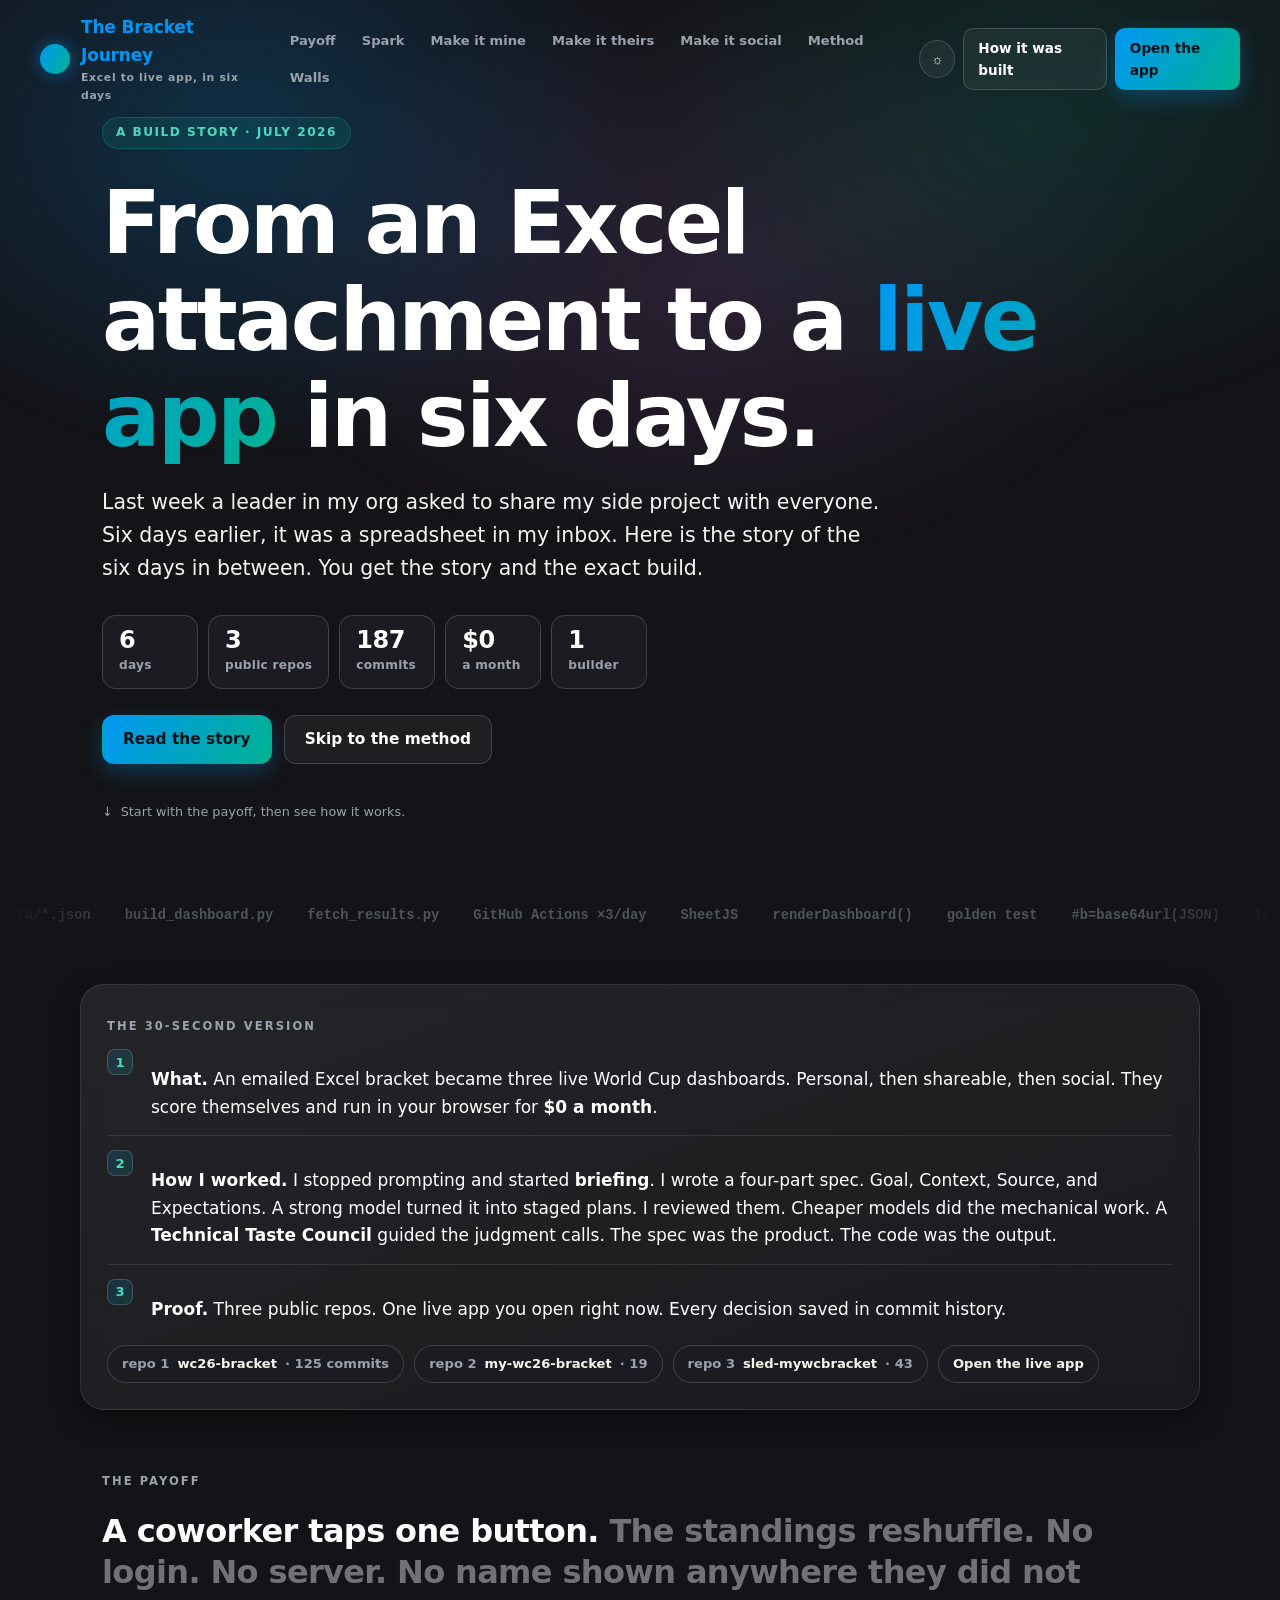
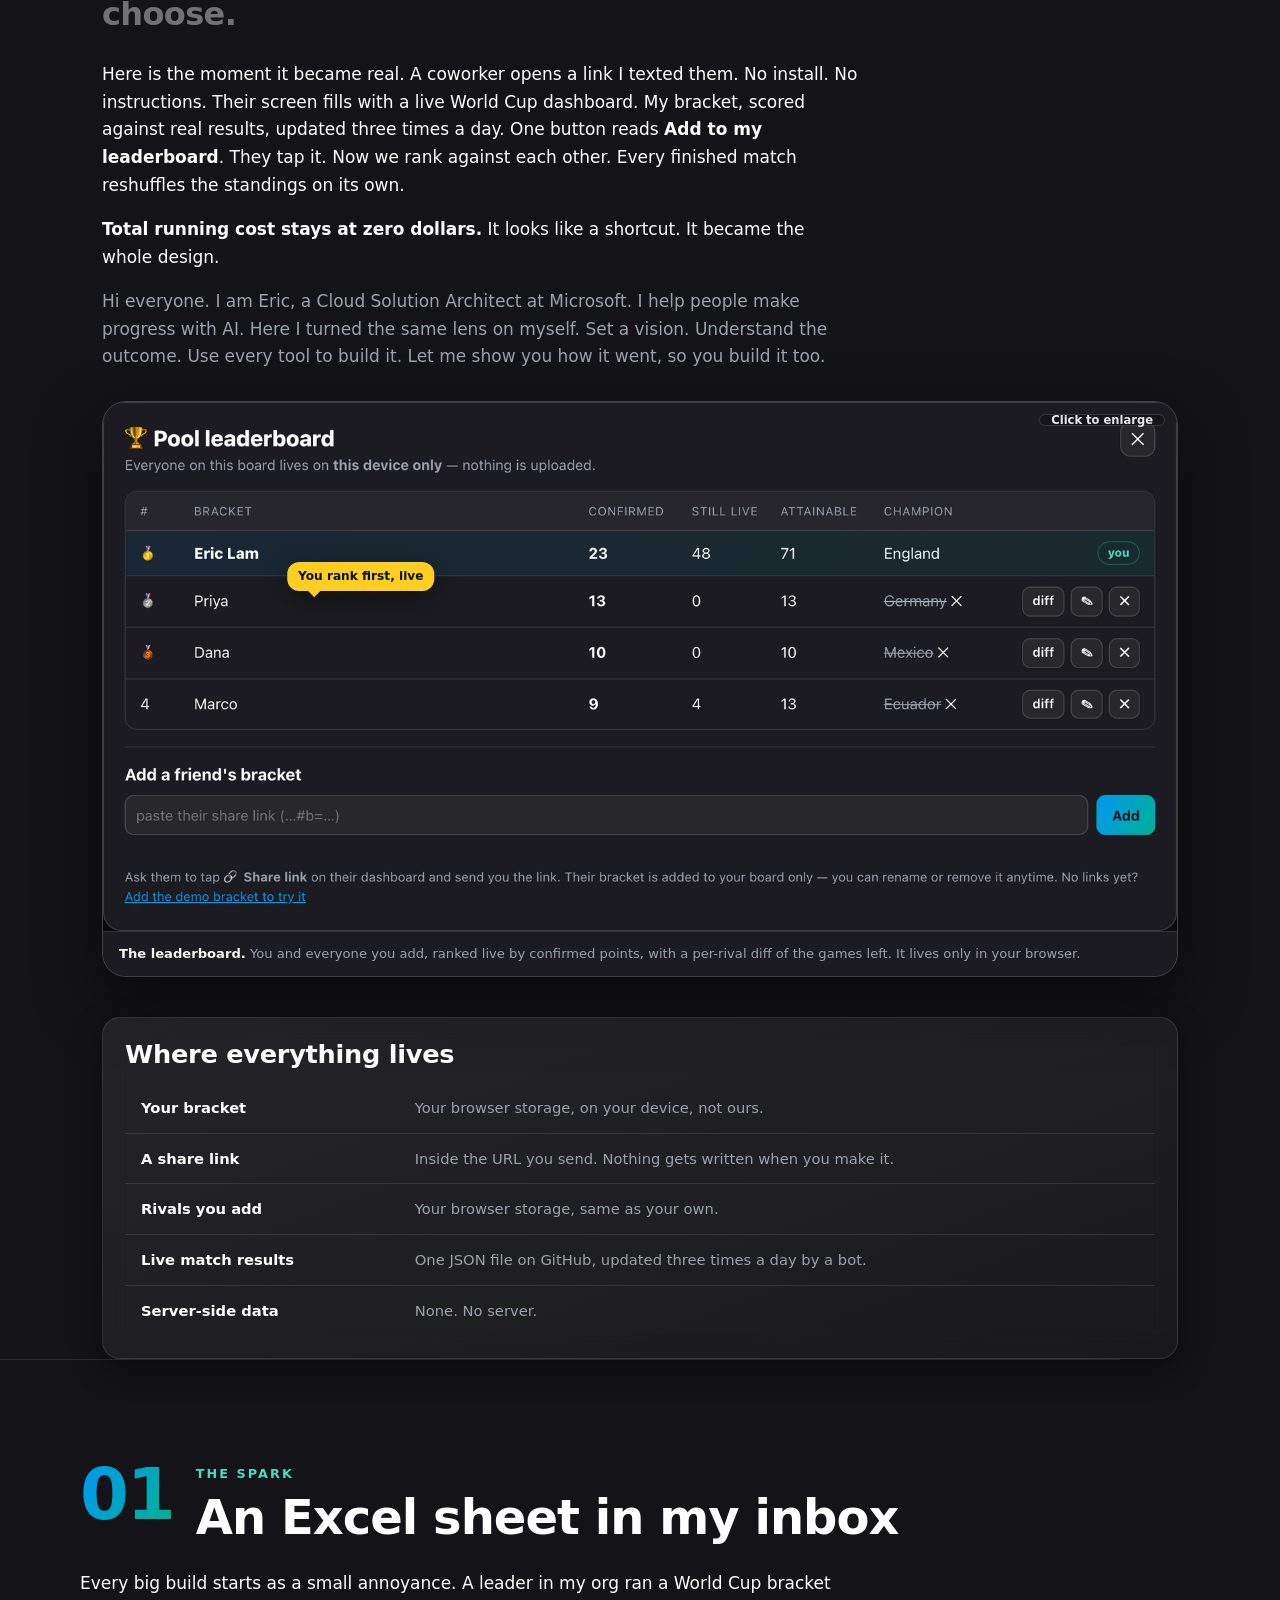
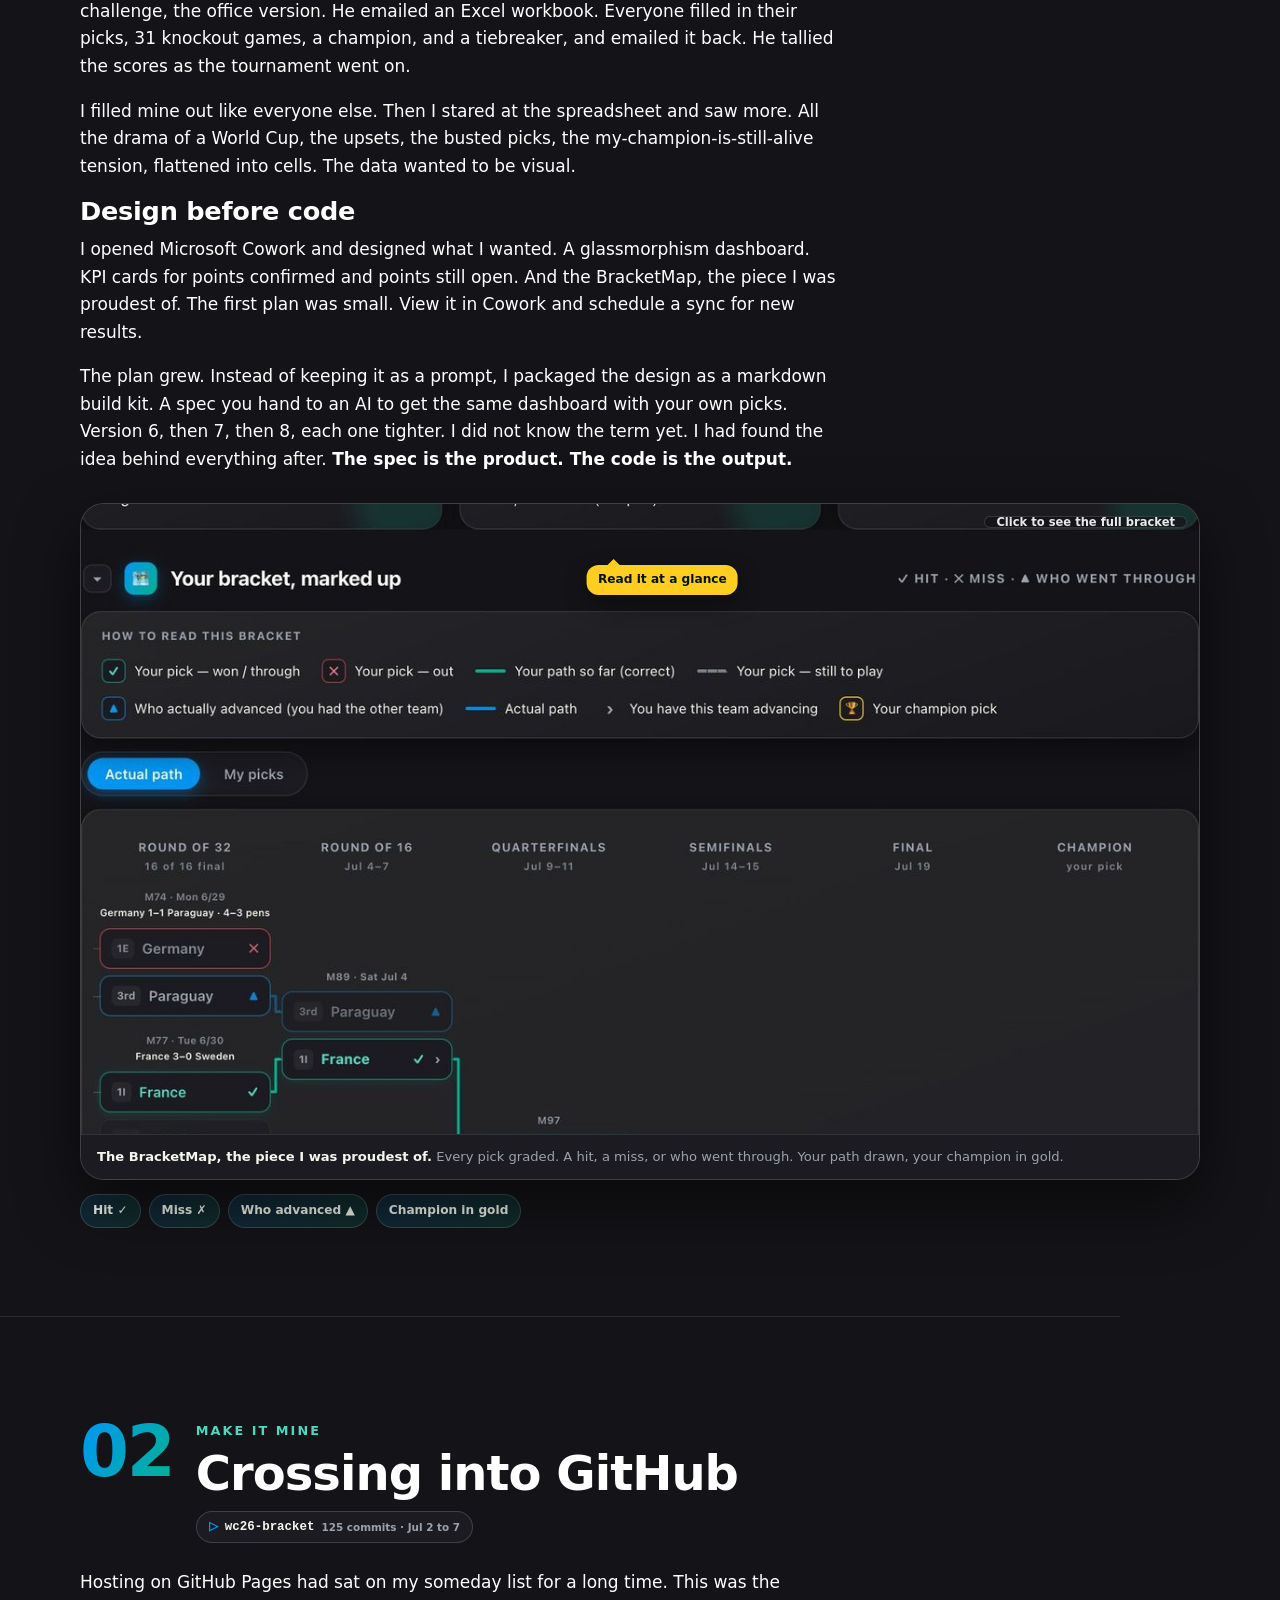
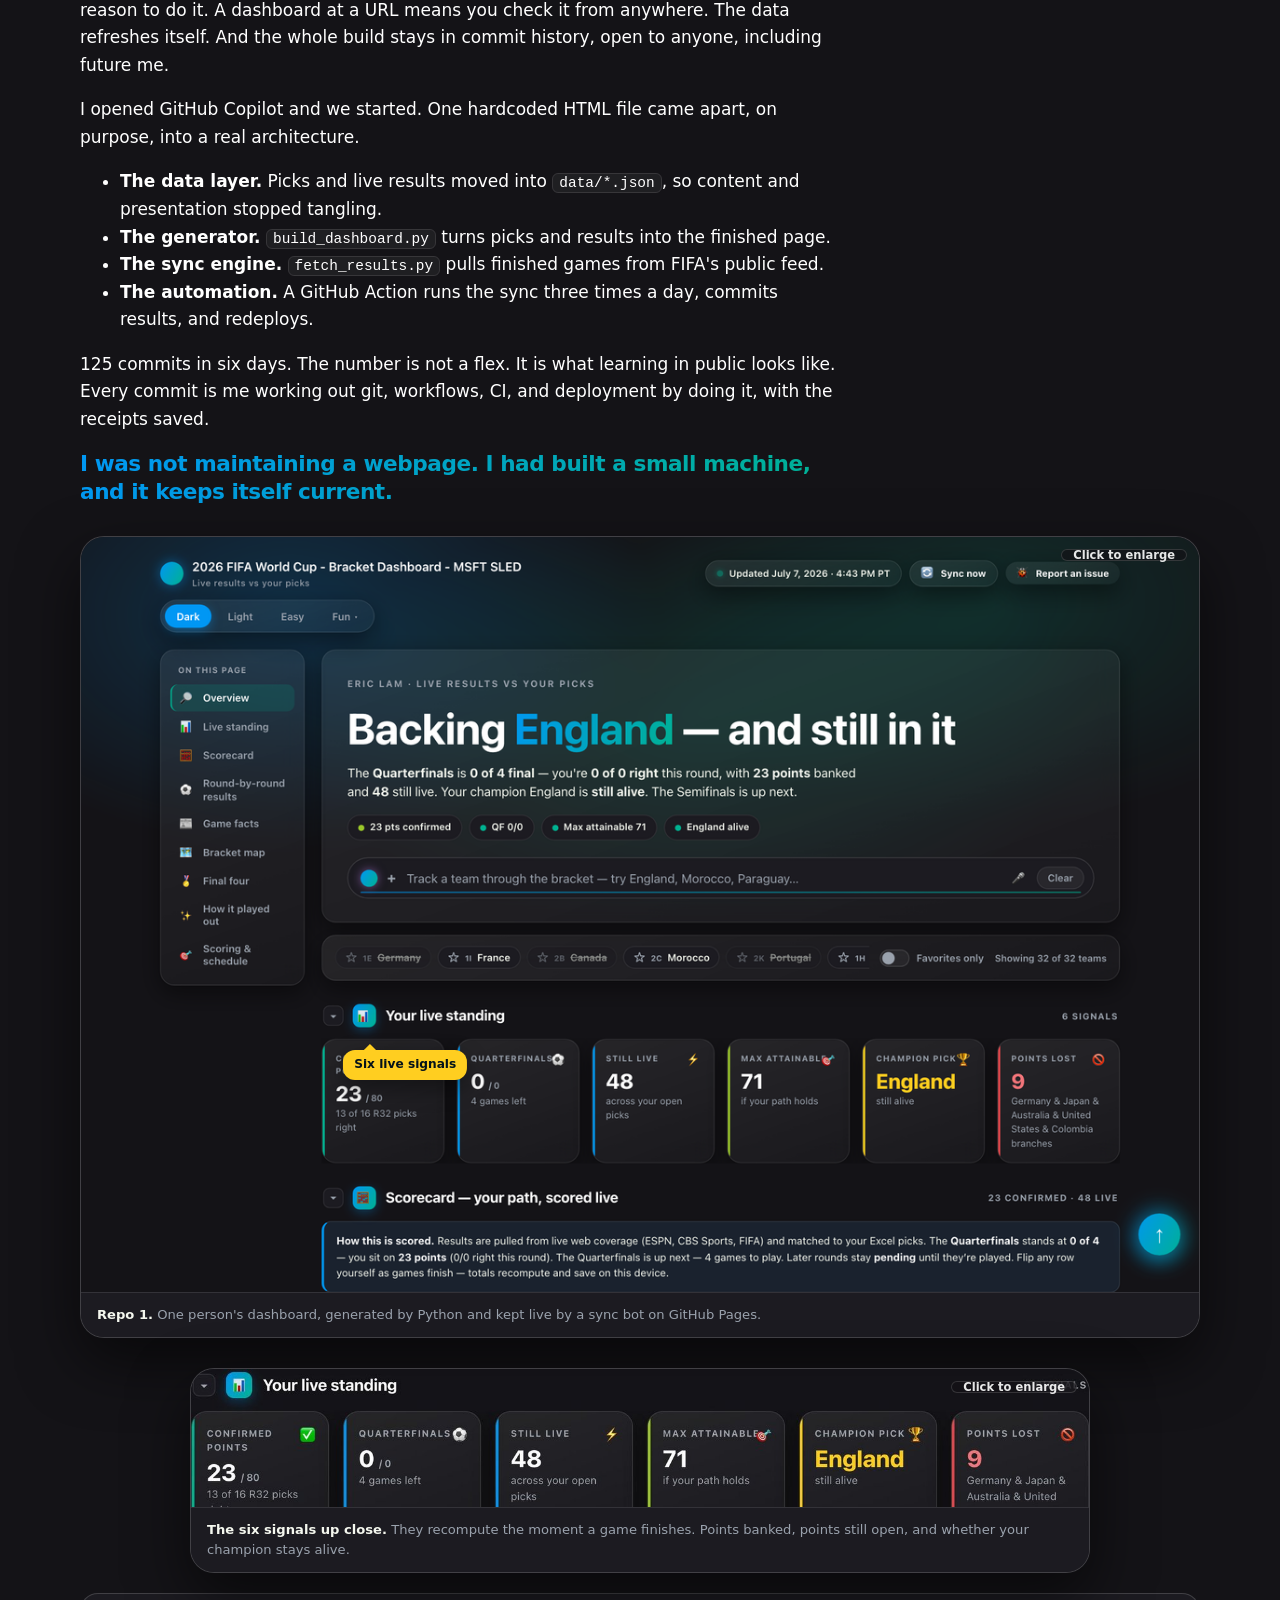
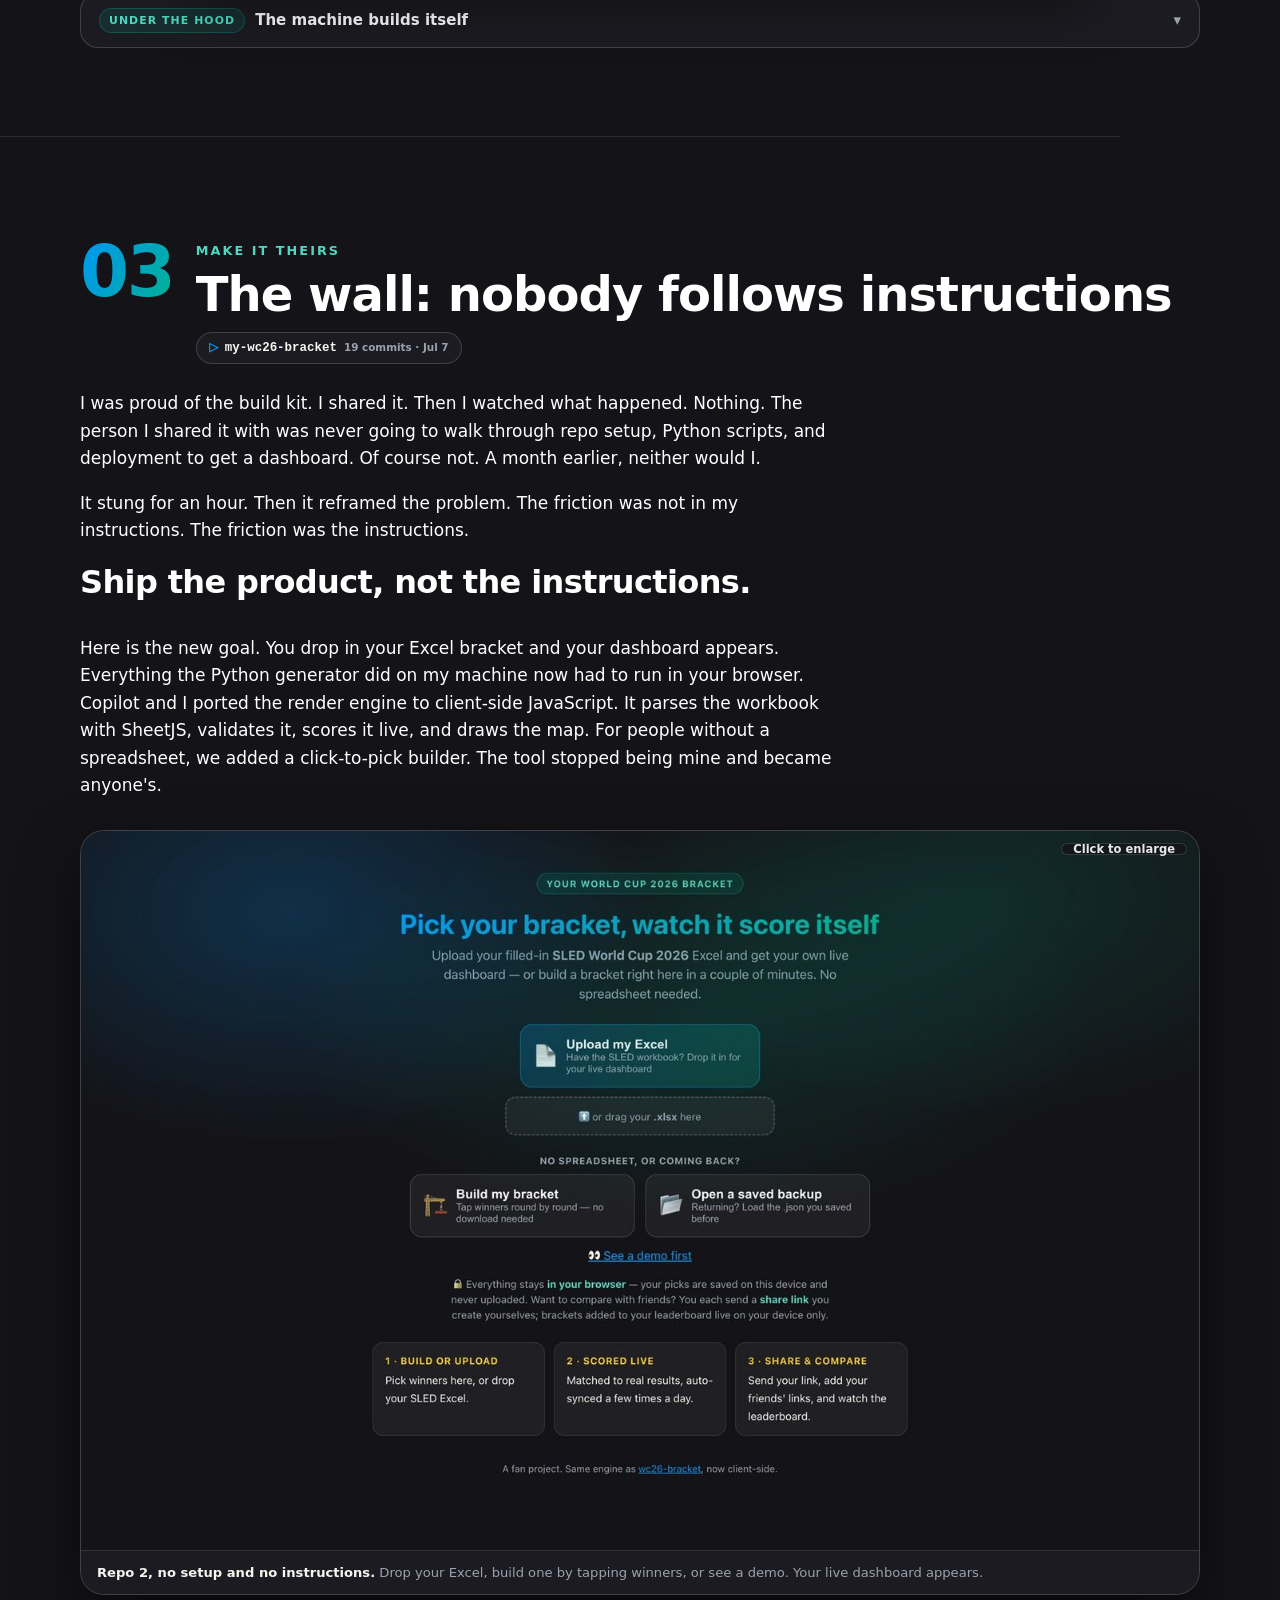
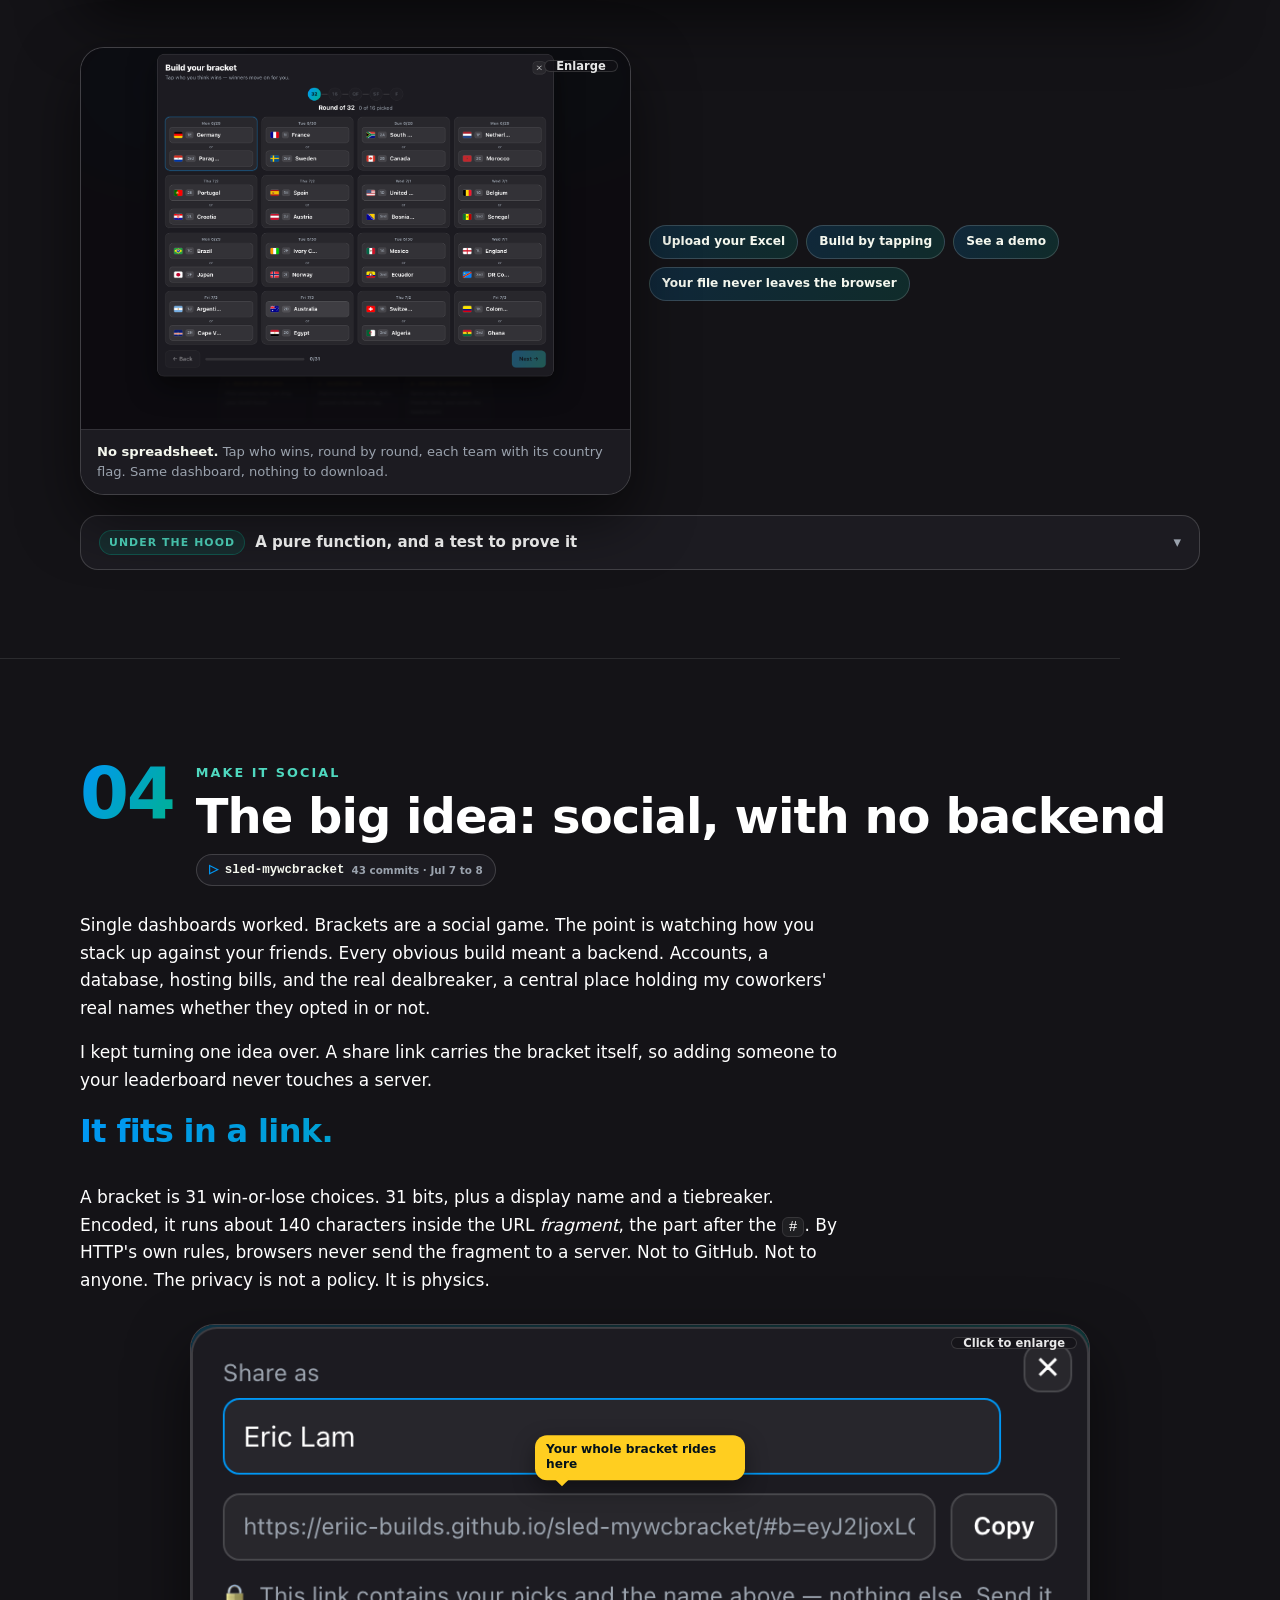
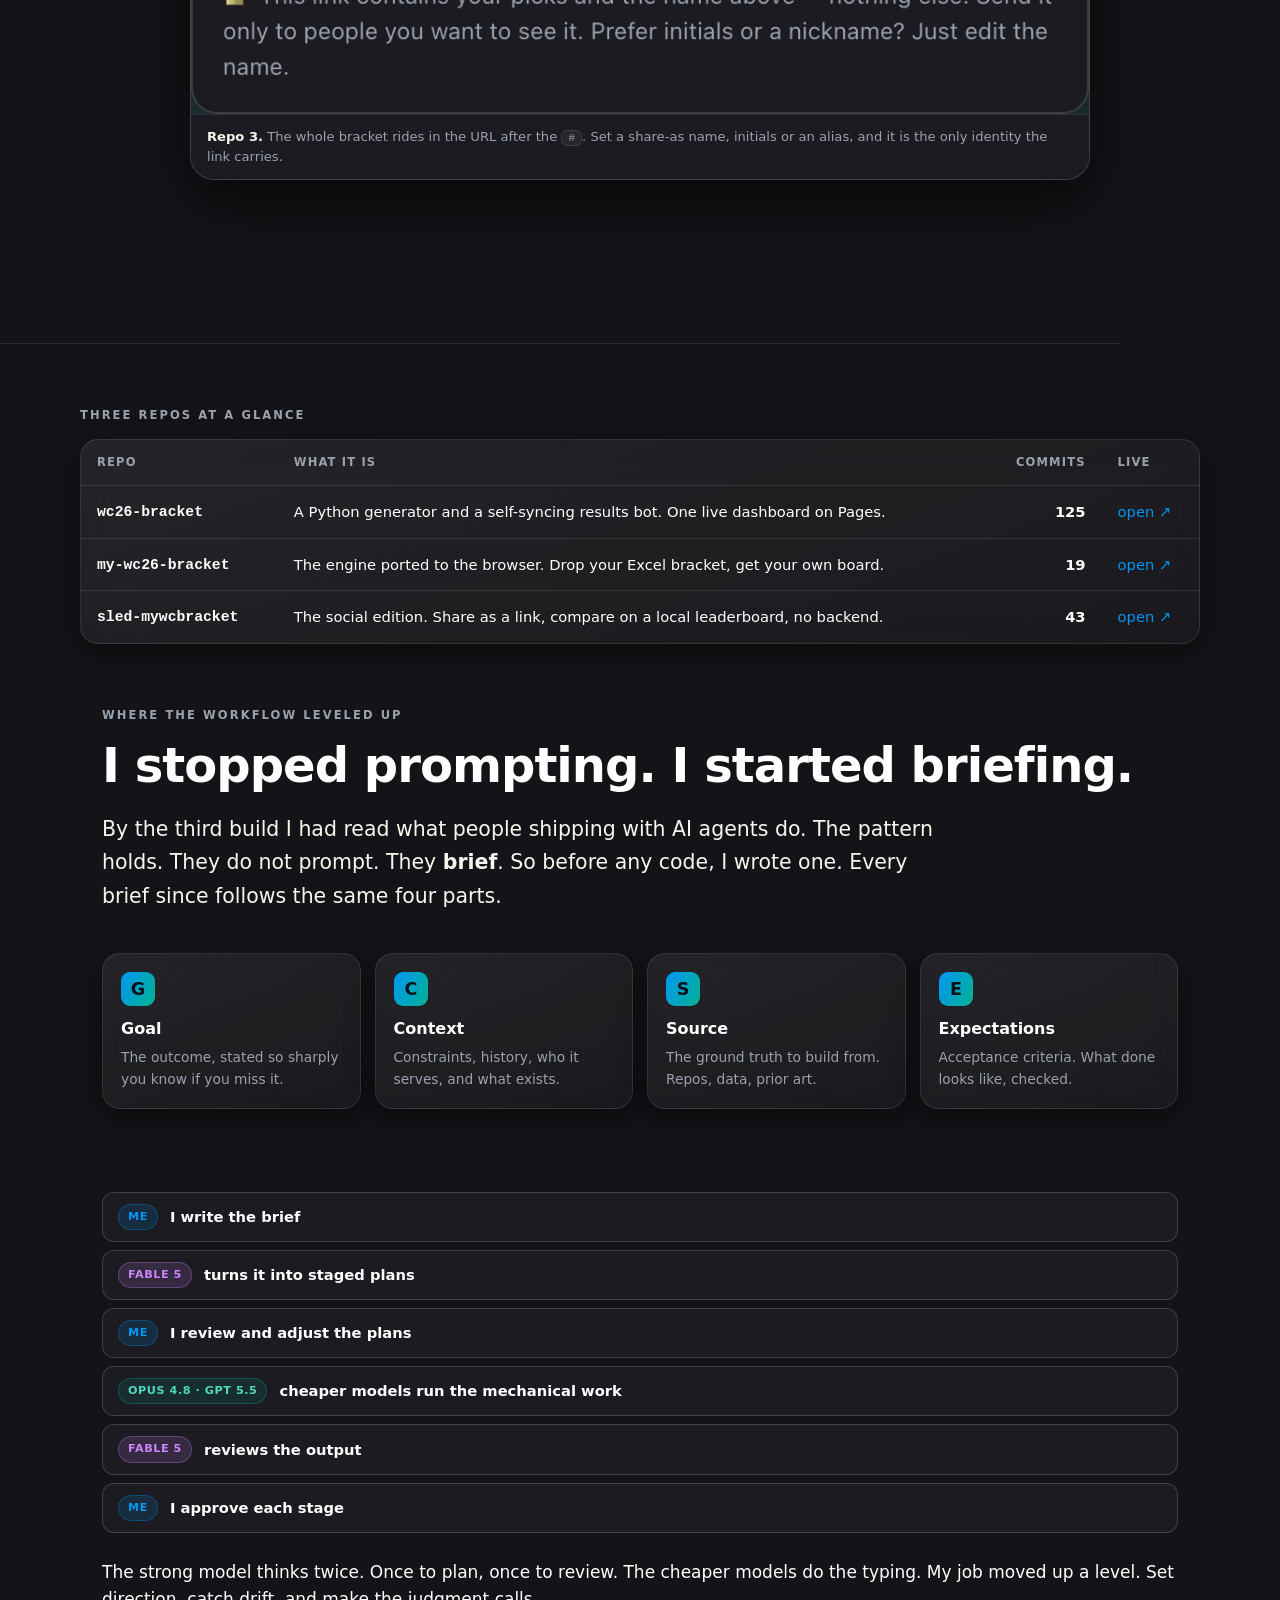
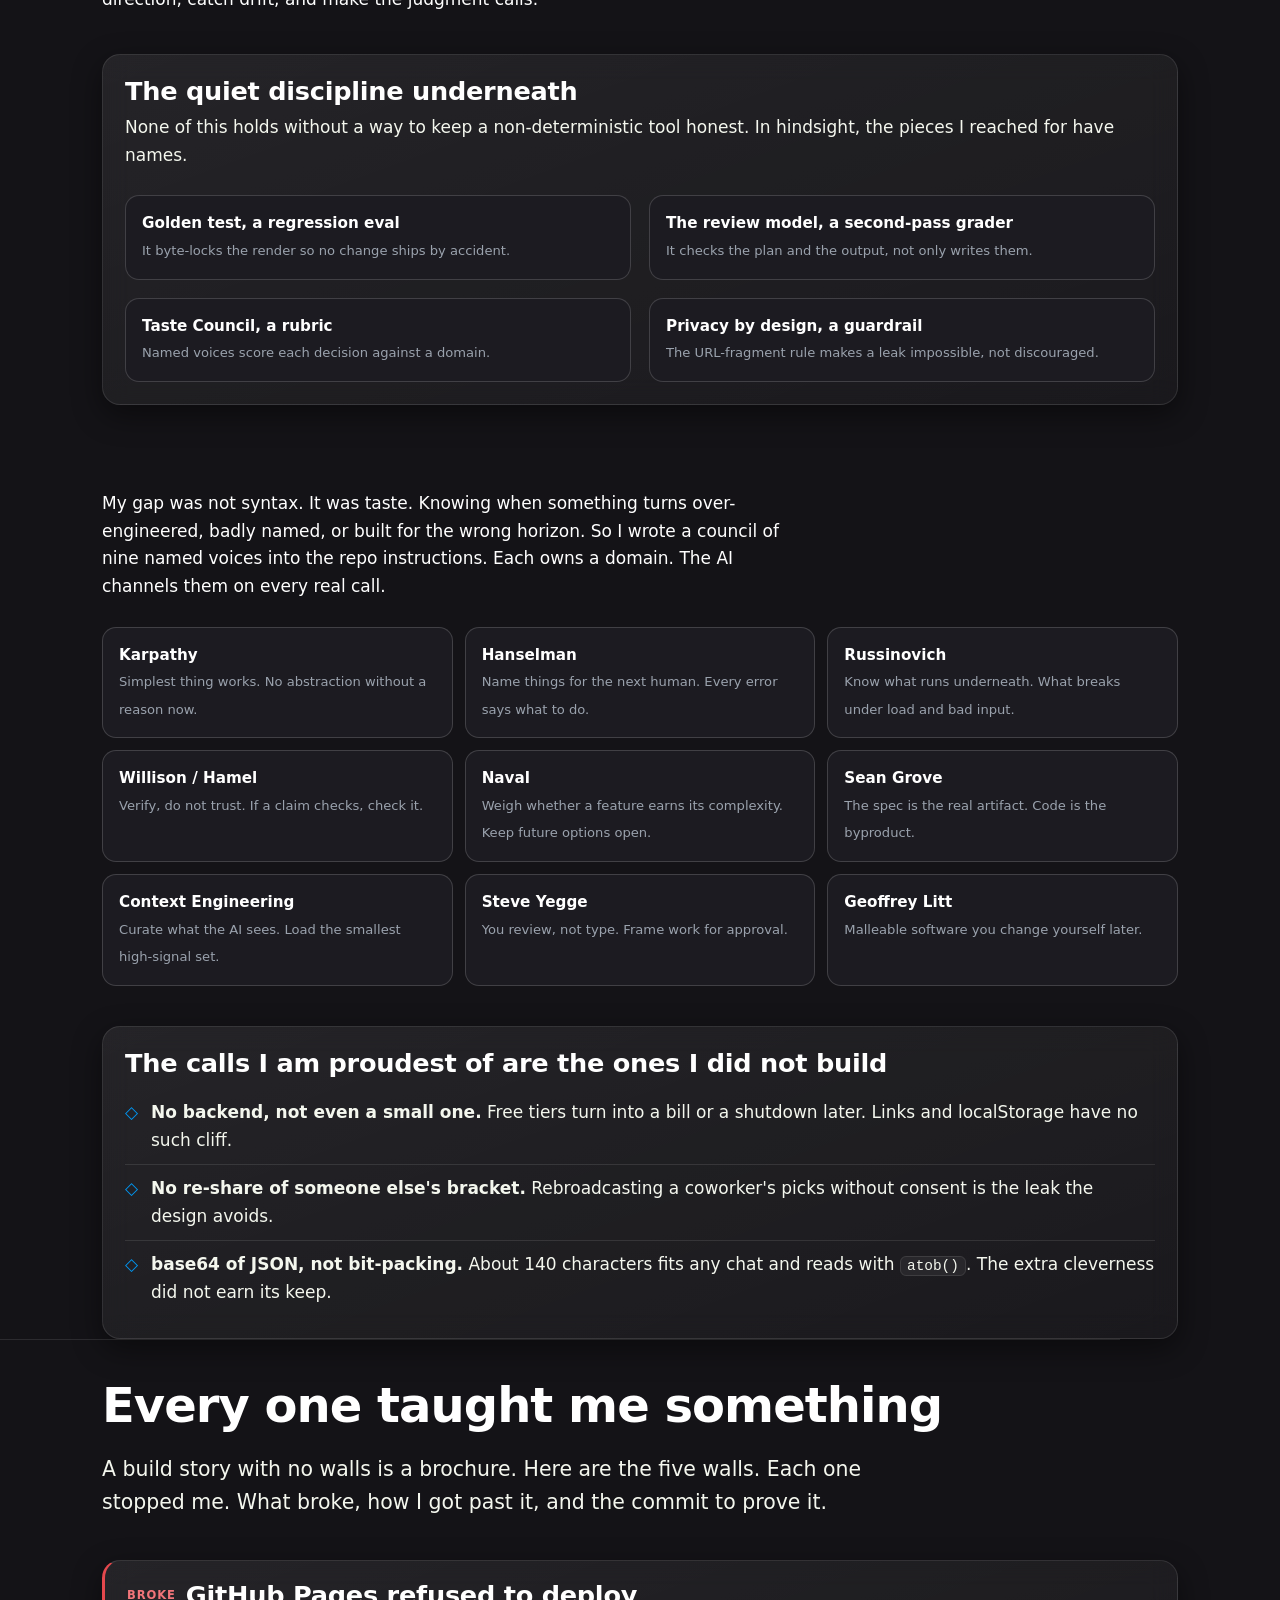
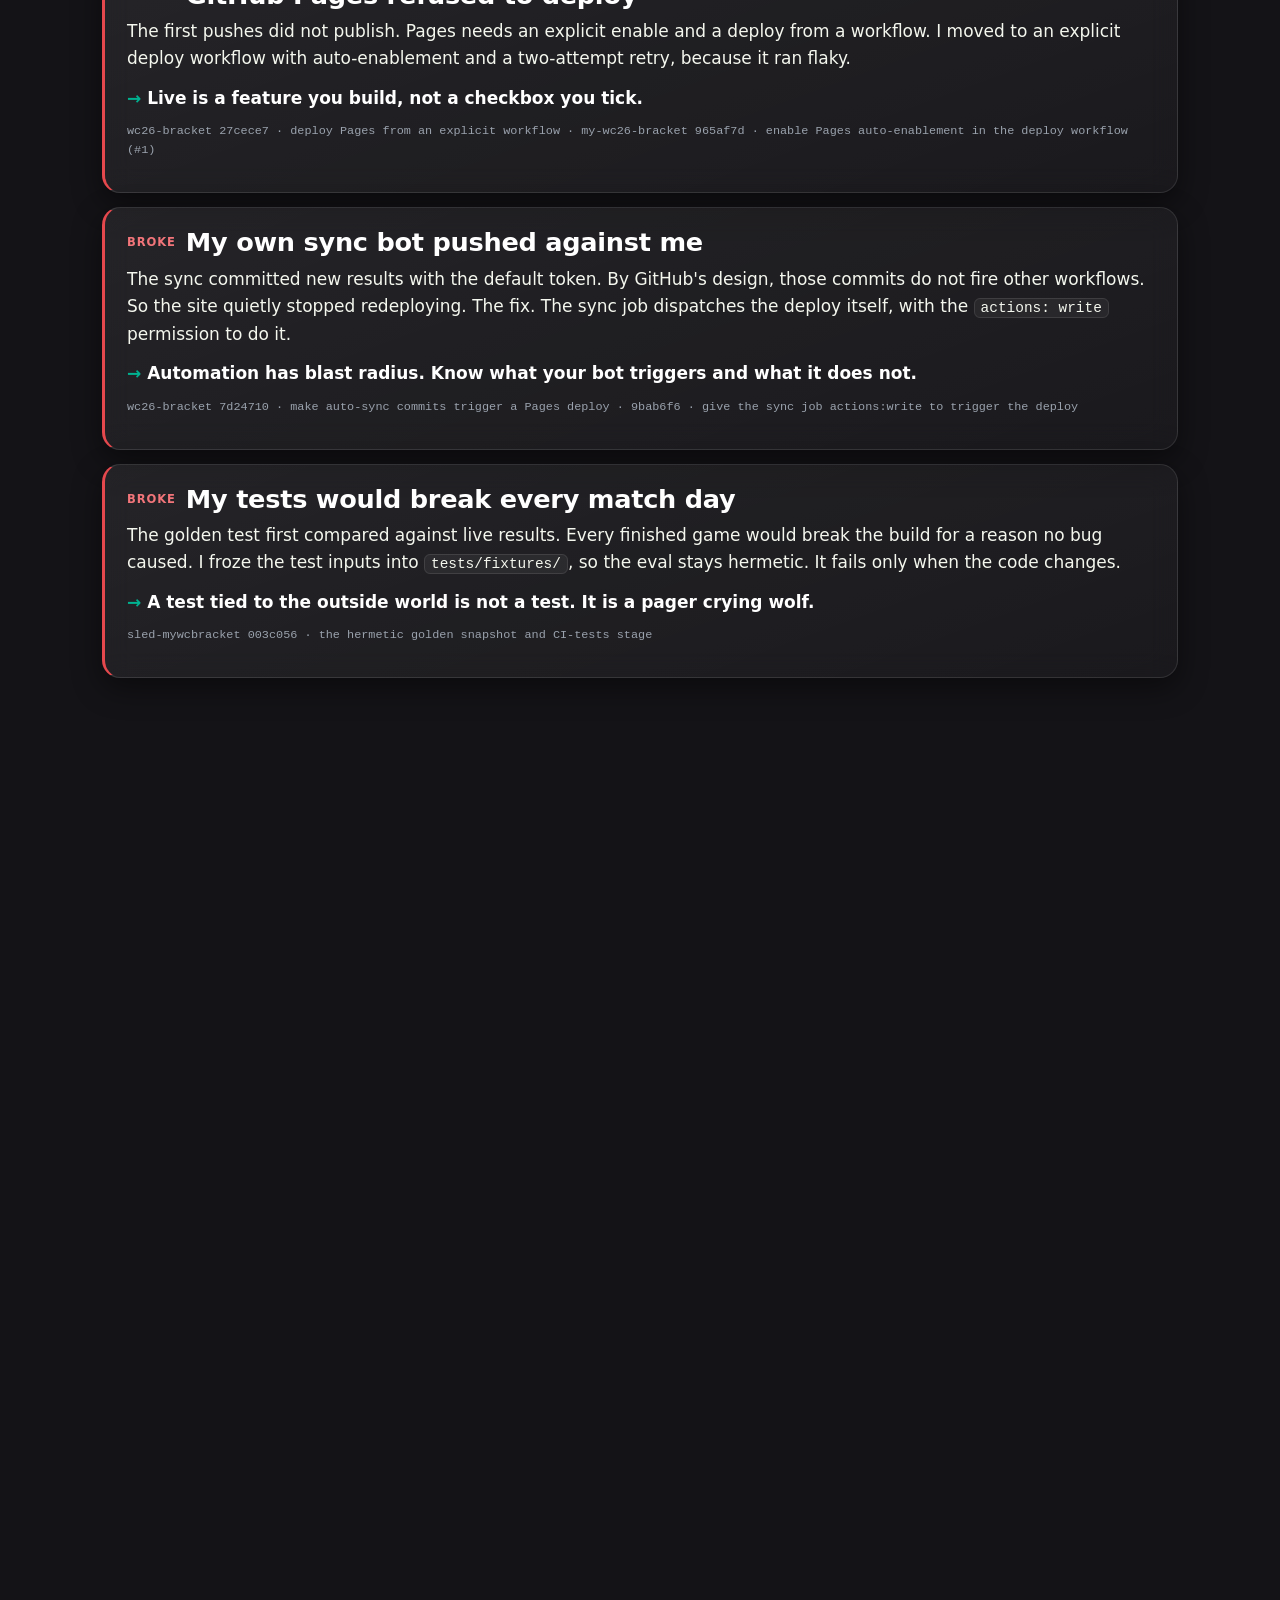
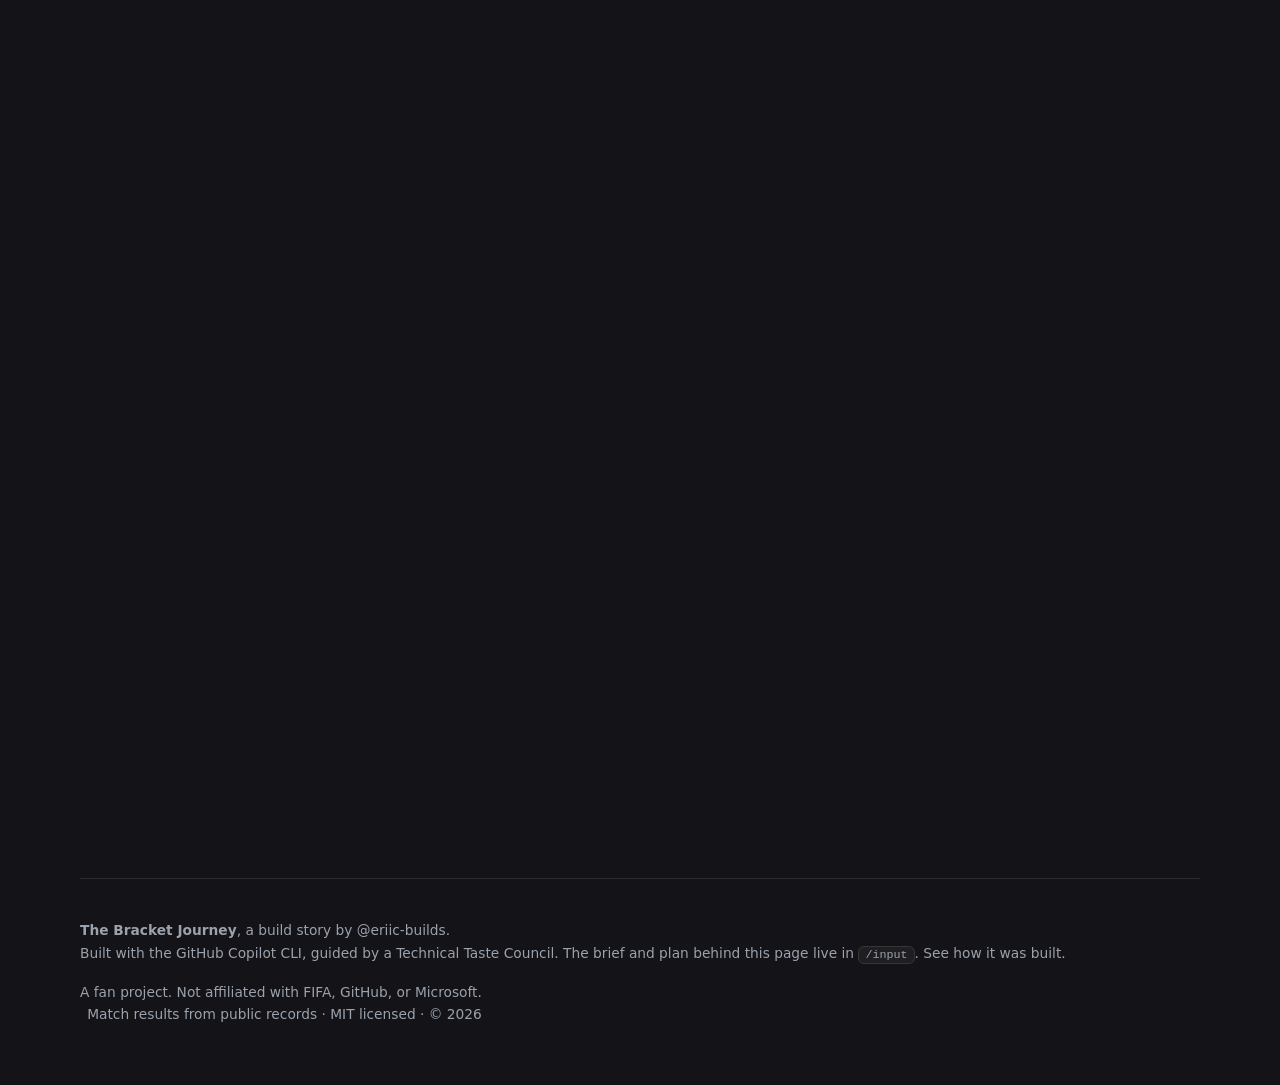
==== commit 0a5bb3e7: "Update the builder screenshot to show the new country flags Recaptured the click-to-pick builder fro" ====
--- a/docs/index.html
+++ b/docs/index.html
@@ -322,13 +322,13 @@
   </figure>
   <div class="figrow reveal">
     <figure class="figbig mb0">
-      <div class="shotwrap" data-zoom data-cap="The click-to-pick builder. Tap who wins, round by round, no spreadsheet needed.">
+      <div class="shotwrap" data-zoom data-cap="The click-to-pick builder, now with country flags. Tap who wins, round by round, no spreadsheet needed.">
         <span class="zoomhint">Enlarge</span>
         <img data-shot="builder.png" src="assets/shots/builder.png" loading="lazy" decoding="async"
-          alt="The click-to-pick builder. Tap who you think wins, round by round from the Round of 32 to the Final, no spreadsheet needed.">
+          alt="The click-to-pick builder. Every team shows its country flag. Tap who you think wins, round by round from the Round of 32 to the Final, no spreadsheet needed.">
       </div>
-      <figcaption class="cap"><b>No spreadsheet.</b> Tap who wins, round by round. Same dashboard,
-      nothing to download.</figcaption>
+      <figcaption class="cap"><b>No spreadsheet.</b> Tap who wins, round by round, each team with
+      its country flag. Same dashboard, nothing to download.</figcaption>
     </figure>
     <div class="lookfor" style="align-content:center">
       <span class="tagx">Upload your Excel</span>
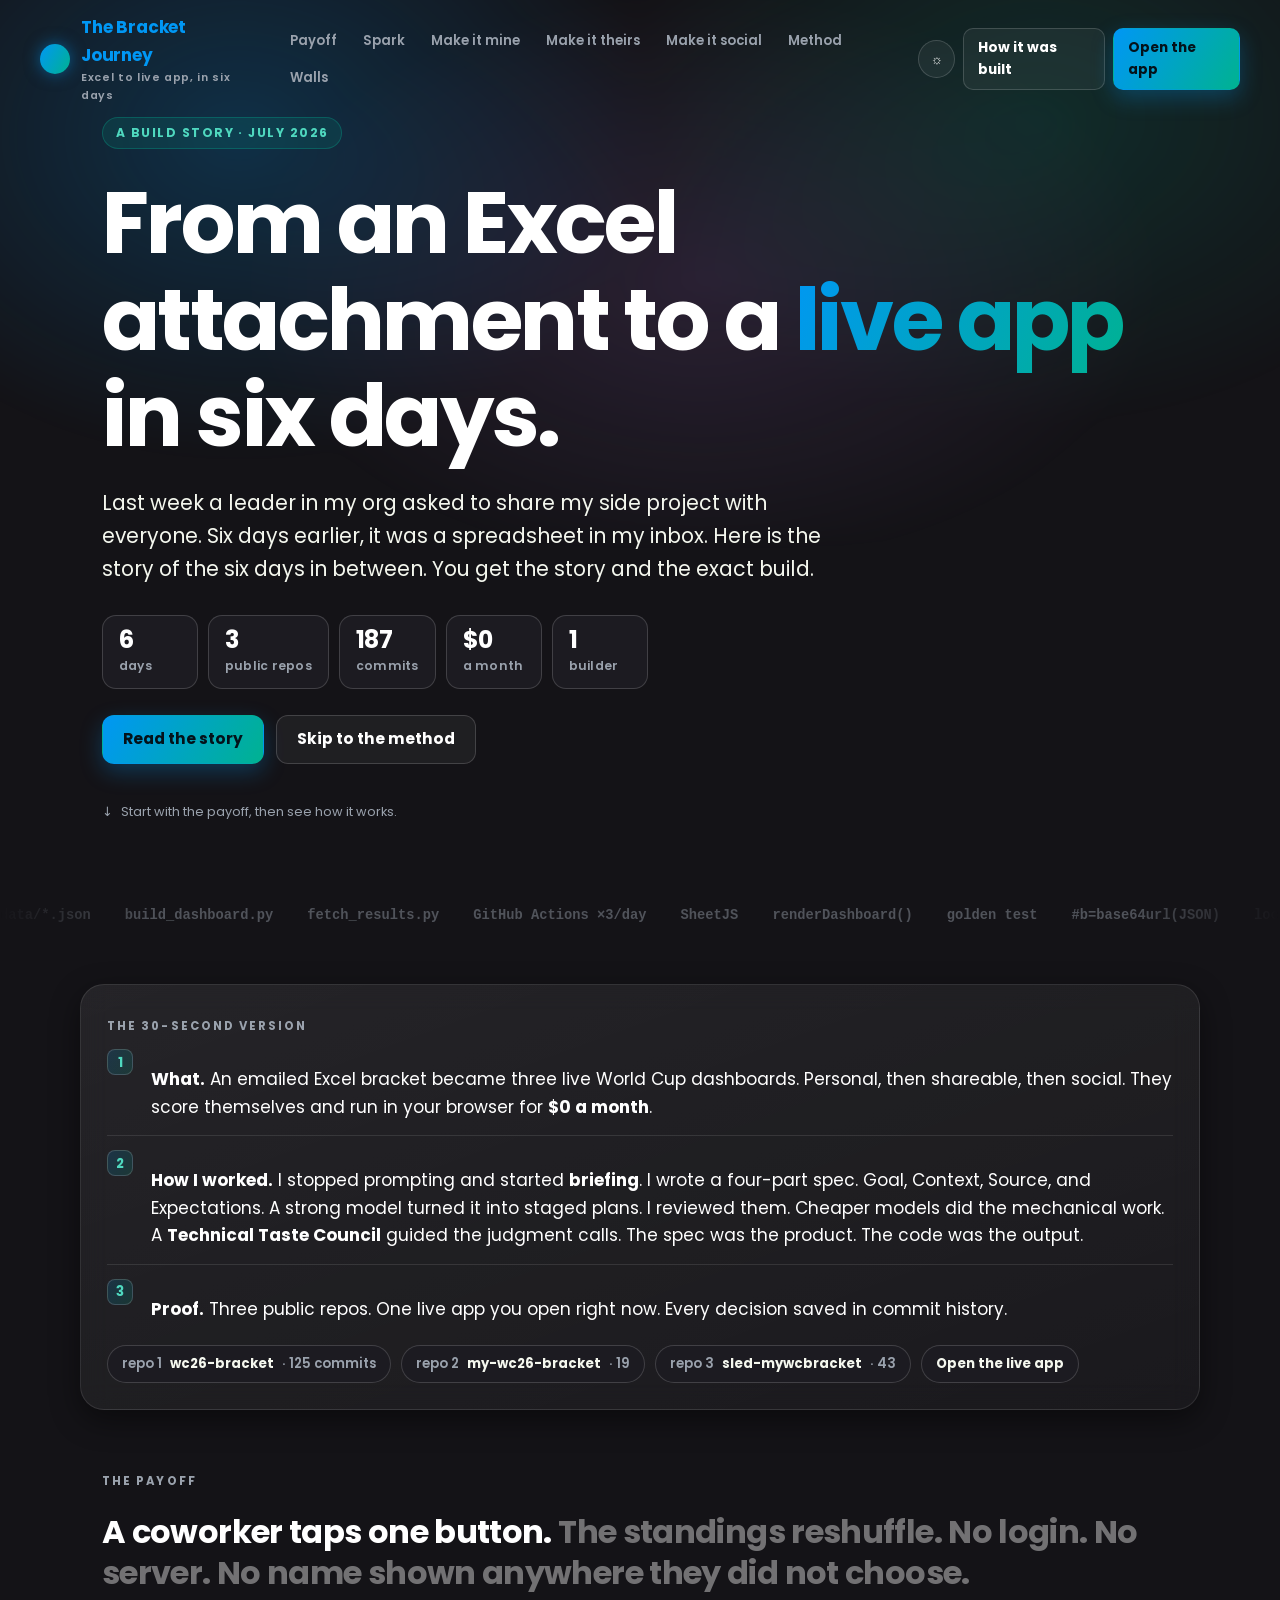
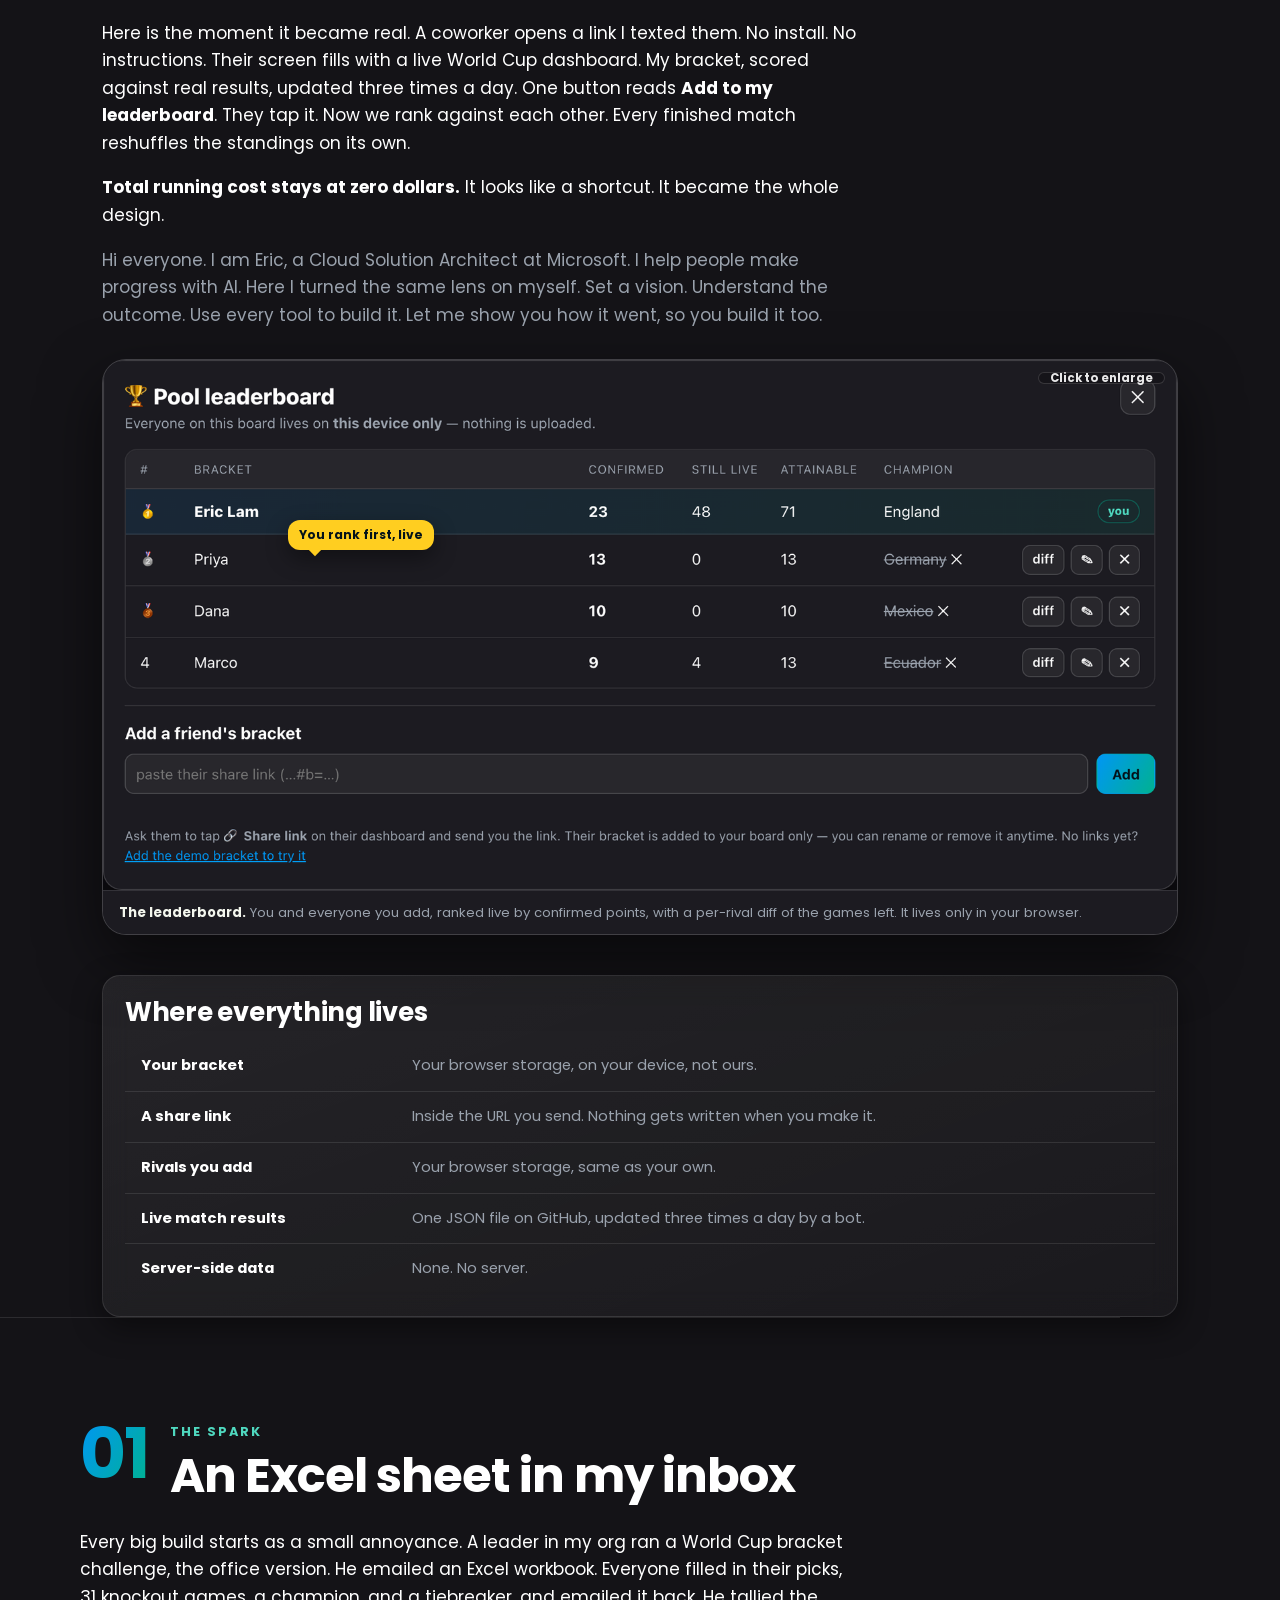
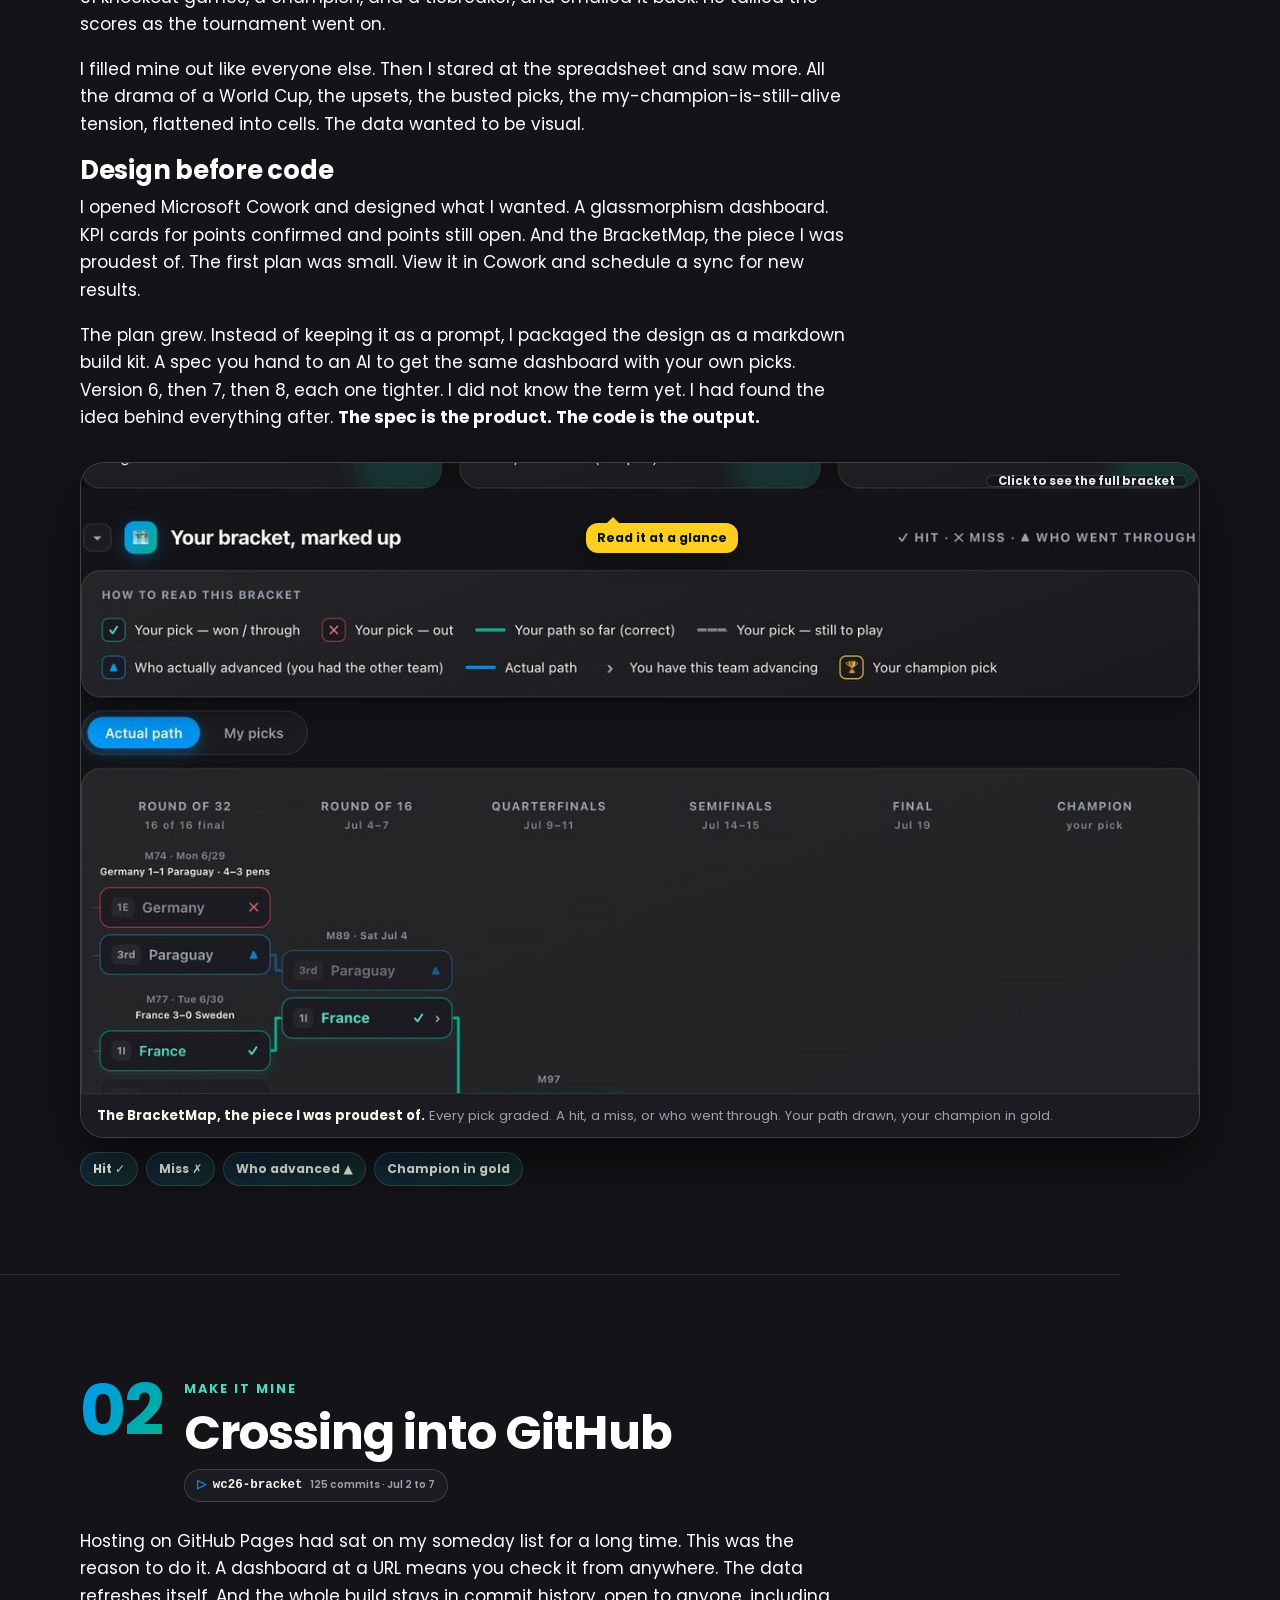
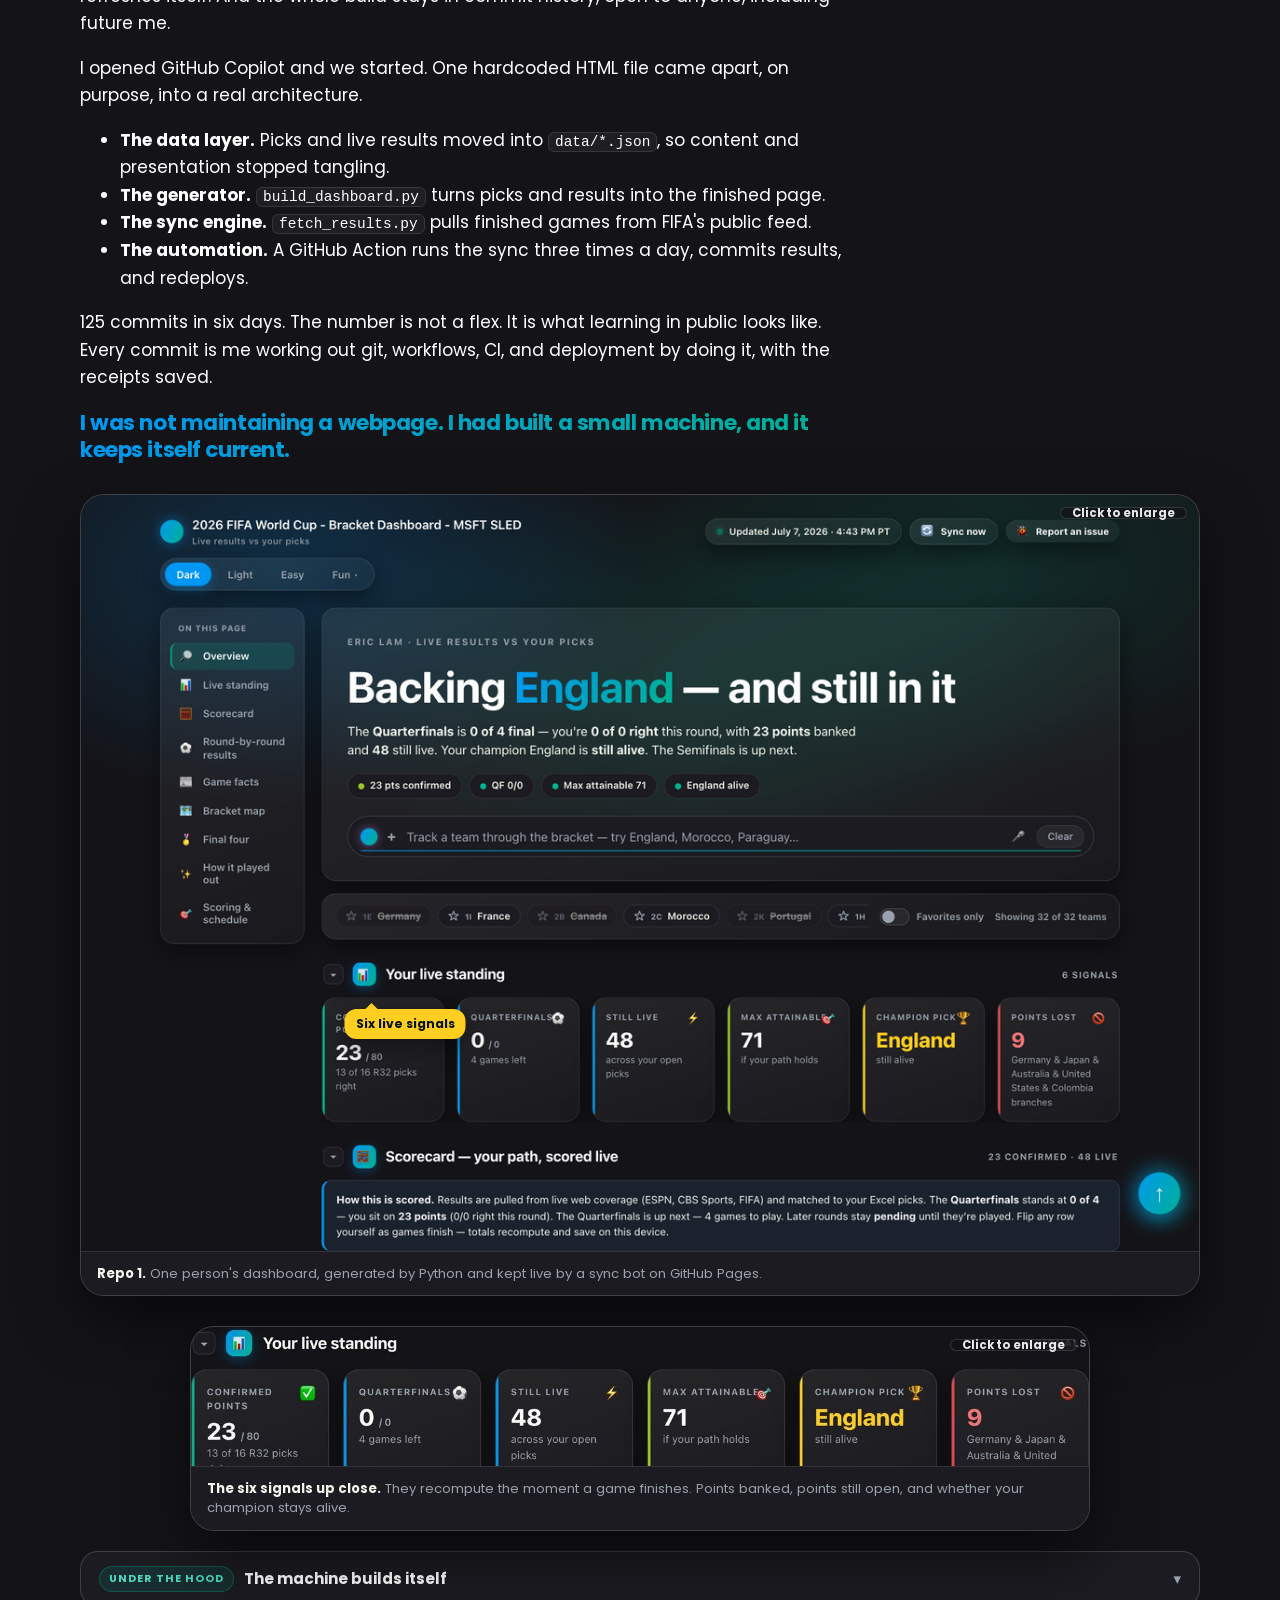
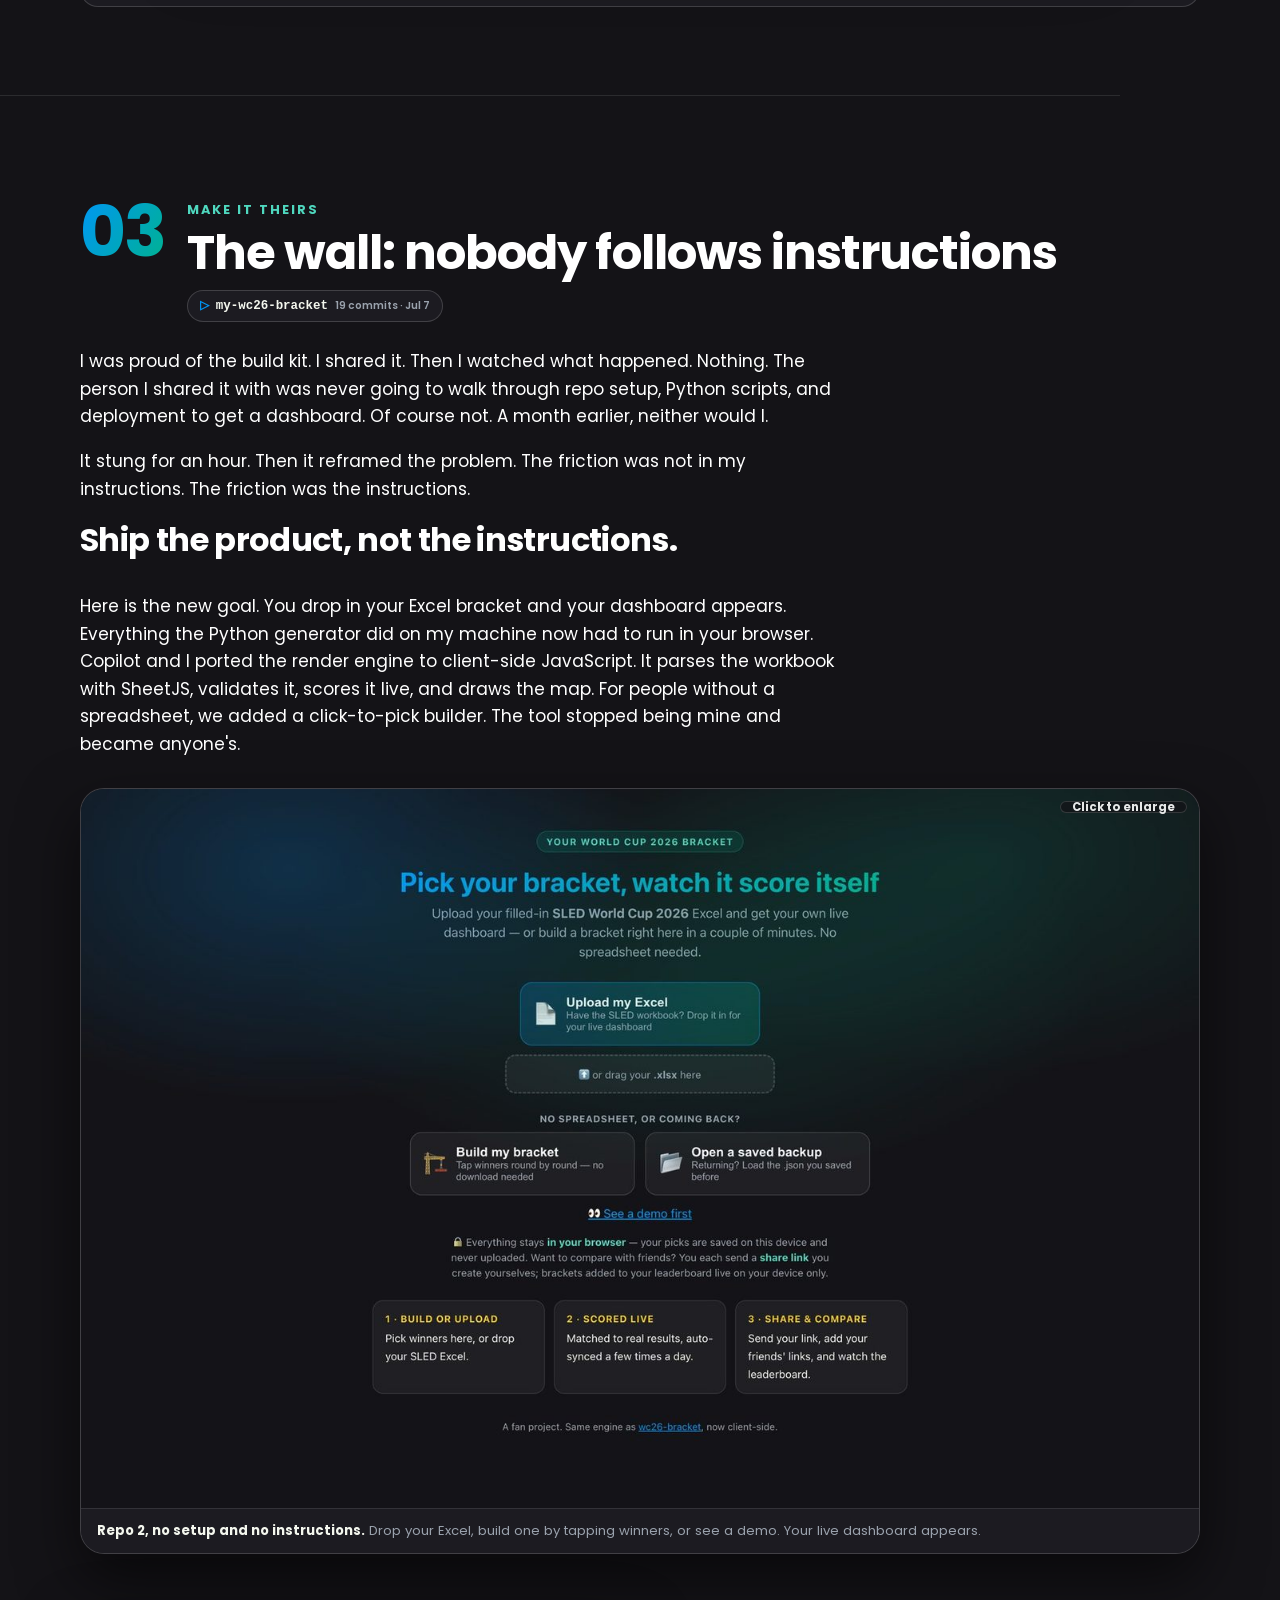
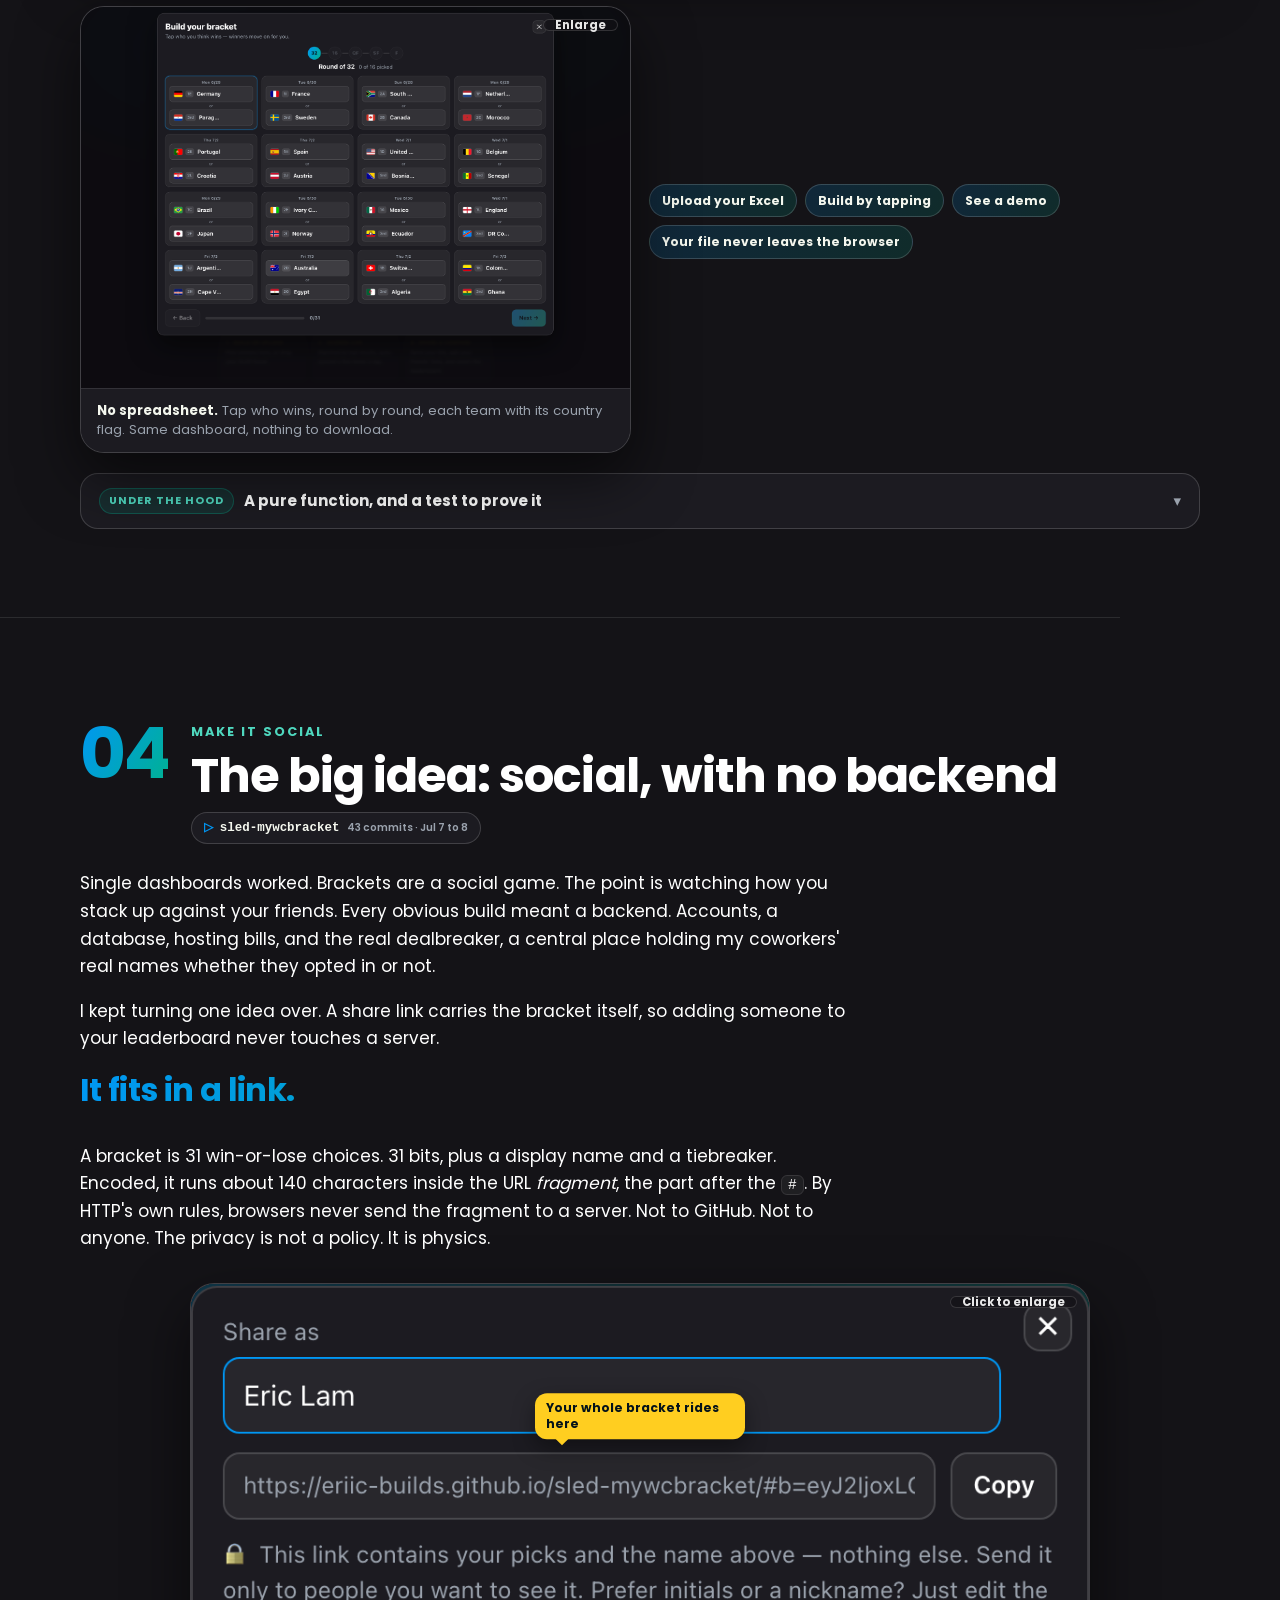
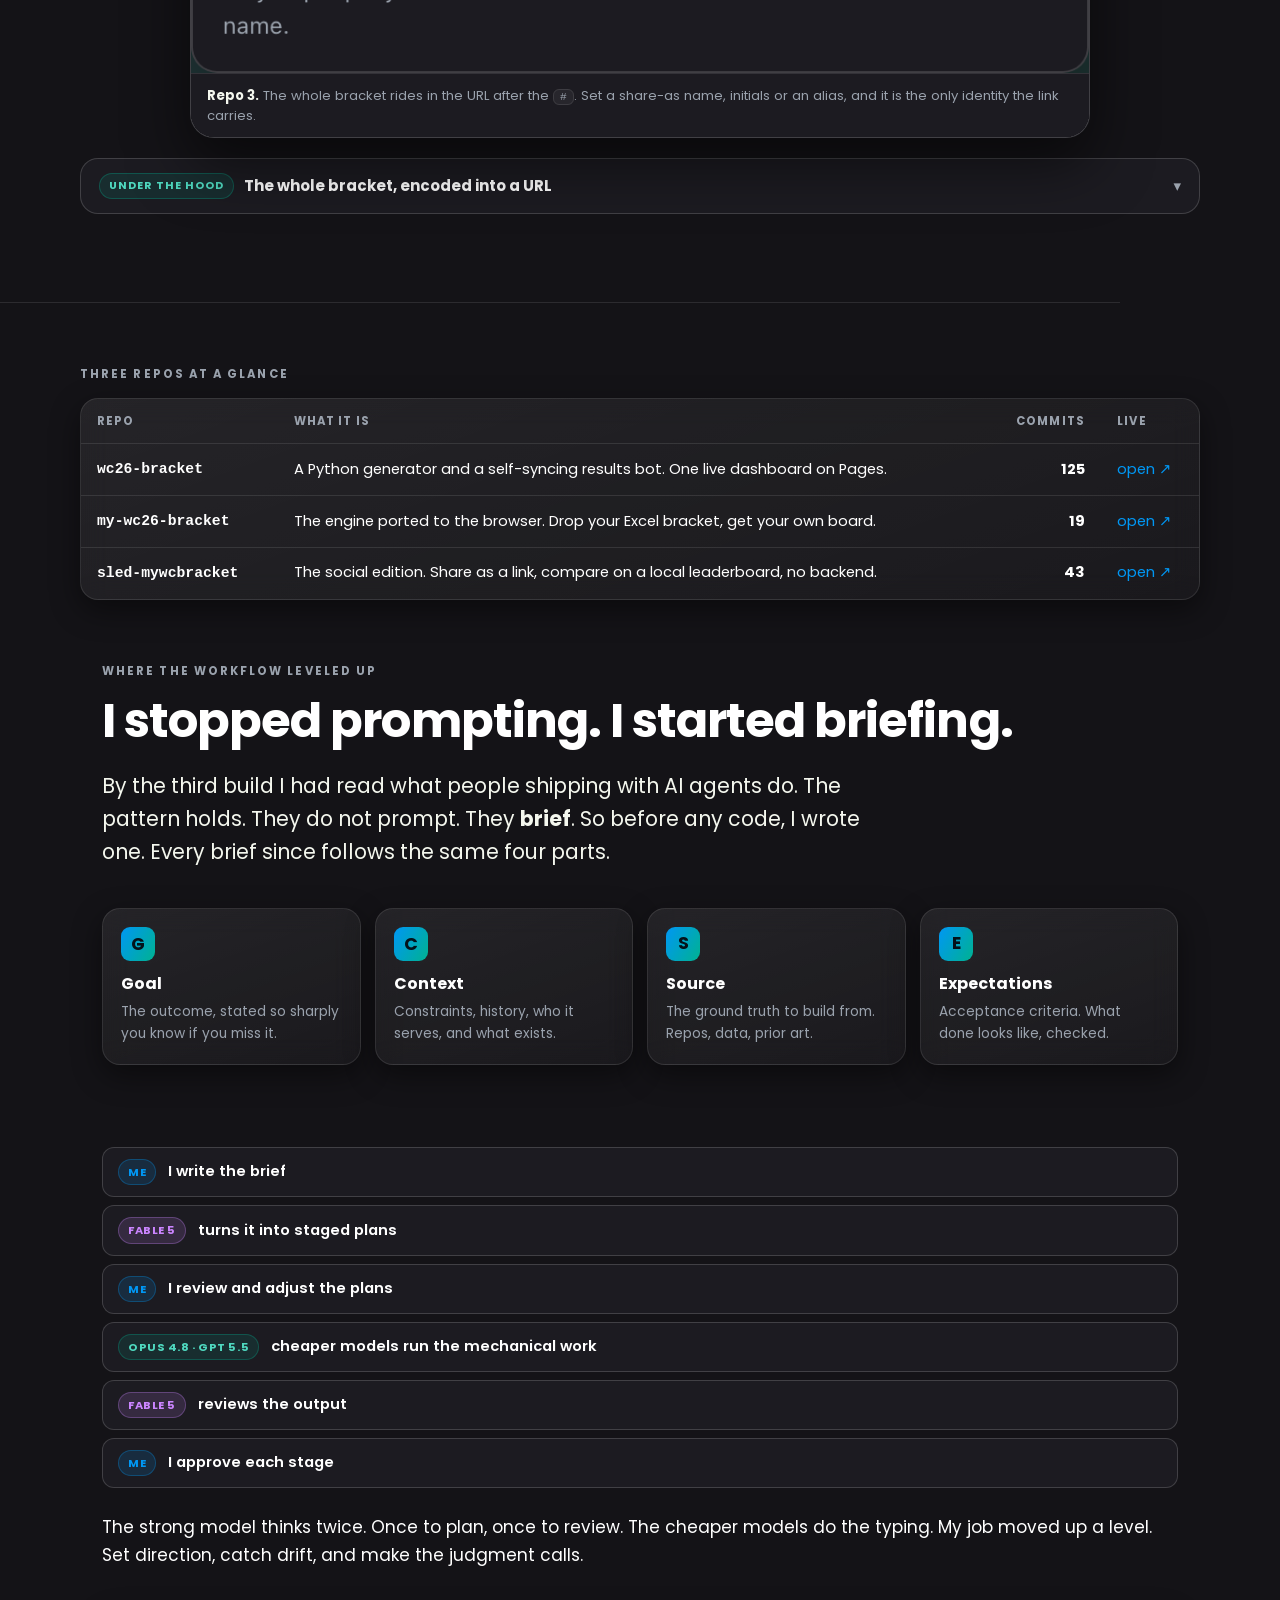
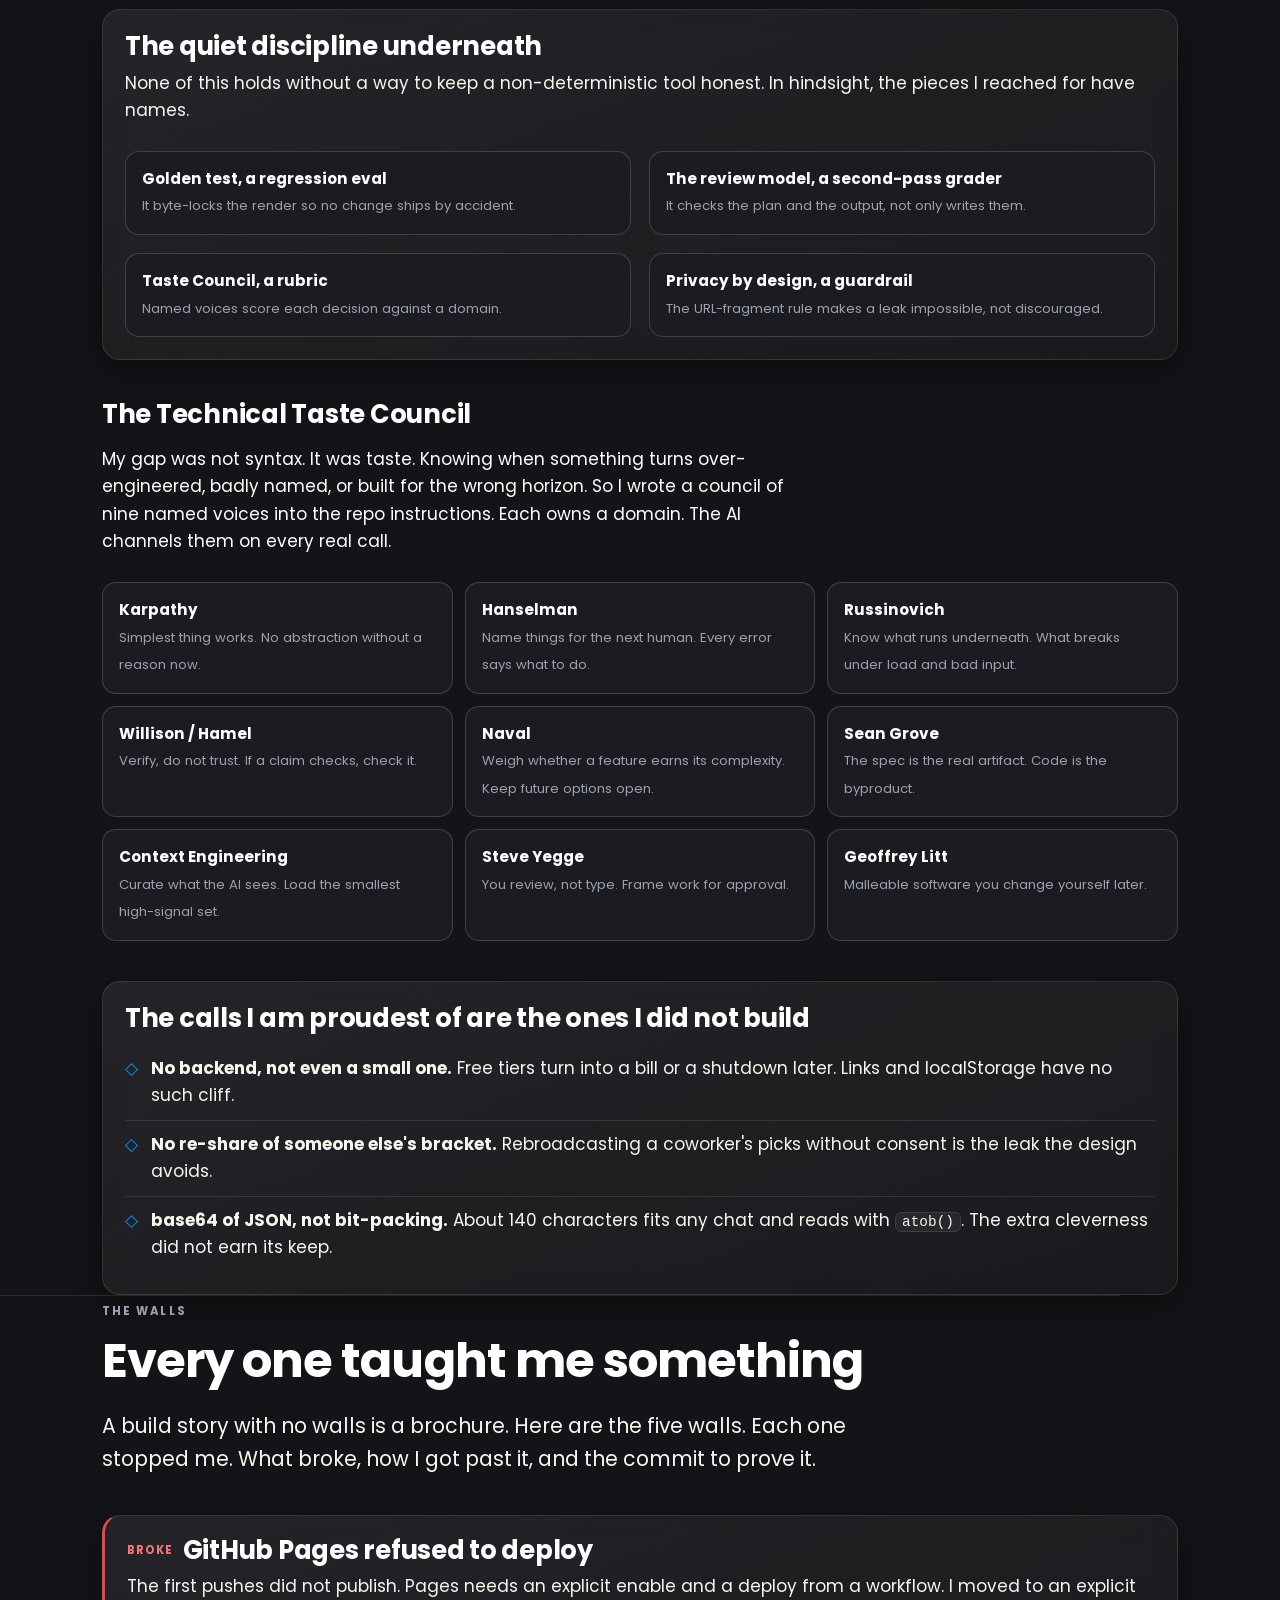
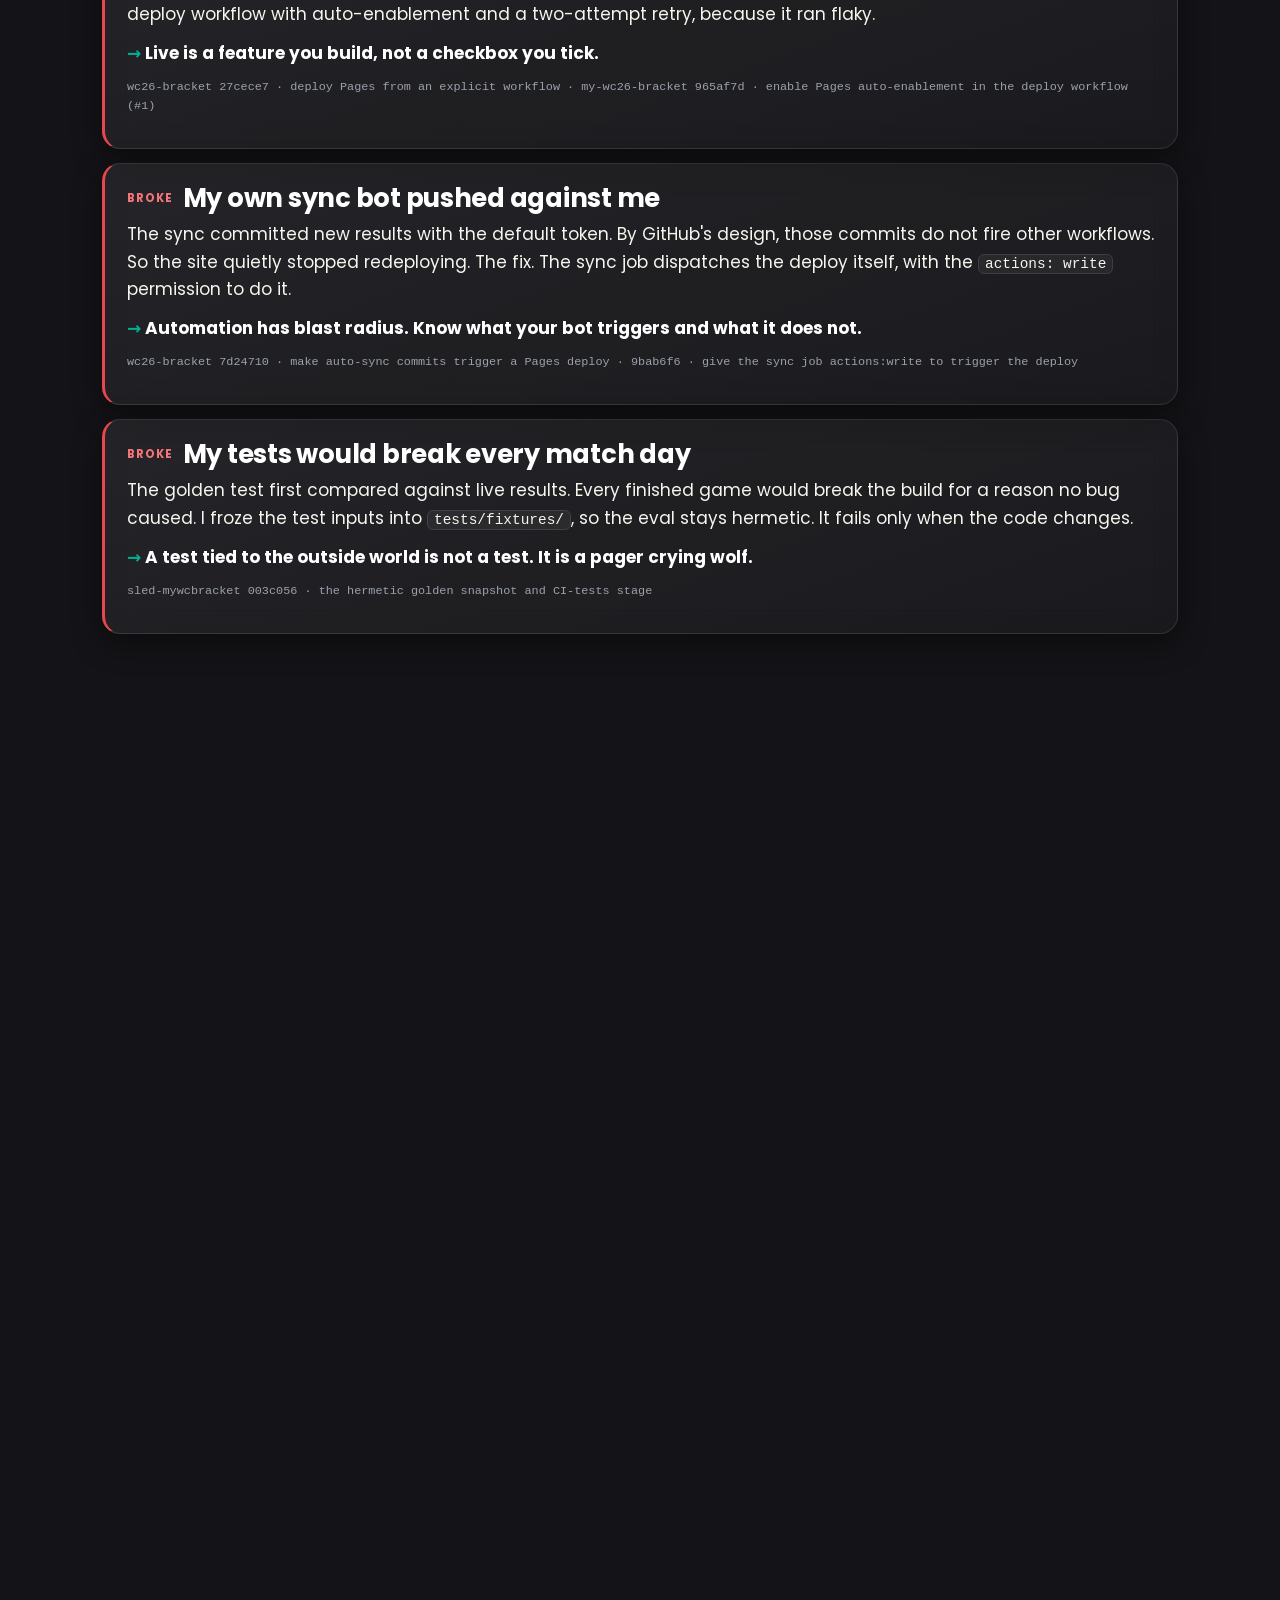
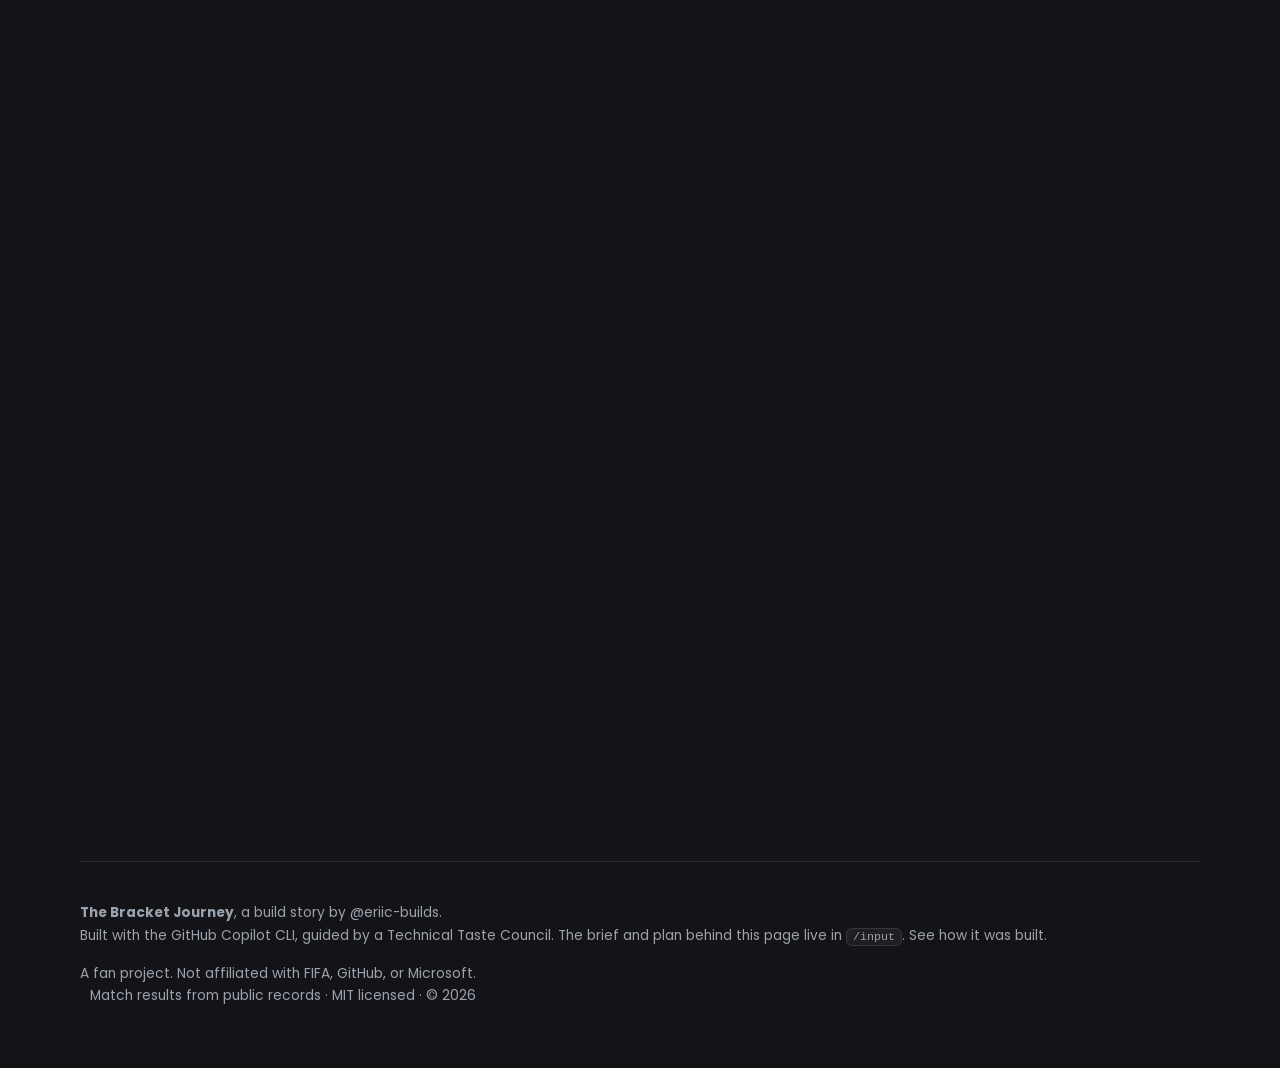
==== commit 7d02312c: "Switch primary font to Poppins (self-hosted) Self-host Poppins 400-700 and Source Serif 4 italic acc" ====
--- a/docs/index.html
+++ b/docs/index.html
@@ -15,6 +15,7 @@
 <meta name="twitter:image" content="https://eriic-builds.github.io/bracket-journey/assets/og.png">
 <link rel="icon" href="data:image/svg+xml,<svg xmlns=%22http://www.w3.org/2000/svg%22 viewBox=%220 0 100 100%22><defs><linearGradient id=%22g%22 x1=%220%22 y1=%220%22 x2=%221%22 y2=%221%22><stop offset=%220%22 stop-color=%22%230097F4%22/><stop offset=%221%22 stop-color=%22%2300B291%22/></linearGradient></defs><circle cx=%2250%22 cy=%2250%22 r=%2246%22 fill=%22url(%23g)%22/></svg>">
 <link rel="stylesheet" href="css/journey.css">
+<link rel="stylesheet" href="css/fonts.css">
 </head>
 <body>
 <a class="skip" href="#payoff">Skip to the story</a>
--- a/docs/css/journey.css
+++ b/docs/css/journey.css
@@ -12,7 +12,8 @@
   --grad:linear-gradient(120deg,#0097F4,#00B291);
   --grad-soft:linear-gradient(120deg,rgba(0,151,244,.16),rgba(0,178,145,.16));
   --radius:18px; --radius-sm:12px; --radius-lg:24px;
-  --fstack:"Segoe UI","Segoe Sans Display",system-ui,-apple-system,"Helvetica Neue",Arial,sans-serif;
+  --fstack:"Poppins","Segoe UI","Segoe Sans Display",system-ui,-apple-system,"Helvetica Neue",Arial,sans-serif;
+  --fserif:"Source Serif 4",Georgia,"Times New Roman",serif;
   --mono:ui-monospace,"SFMono-Regular","SF Mono","Cascadia Code","Consolas","Liberation Mono",monospace;
   --maxw:1120px;
 }
@@ -52,6 +53,9 @@
   -webkit-font-smoothing:antialiased; text-rendering:optimizeLegibility;
   overflow-x:hidden; position:relative; min-height:100vh;
 }
+/* Heading accents render in Source Serif 4 italic (em / i / .italic) — mirrors mywcbracket-glass. */
+h1 :is(em,i,.italic), h2 :is(em,i,.italic), h3 :is(em,i,.italic),
+.hero-title :is(em,i,.italic){ font-family:var(--fserif); font-style:italic; font-weight:400; }
 /* ambient radial glow (from sled body::before) */
 body::before{
   content:""; position:fixed; inset:-20% -10% auto -10%; height:80vh; z-index:0;
--- a/docs/css/fonts.css
+++ b/docs/css/fonts.css
@@ -0,0 +1,129 @@
+/* Self-hosted fonts — no external requests at runtime.
+   Poppins (body/UI) + Source Serif 4 italic (heading accents).
+   Generated into docs/fonts/; latin + latin-ext subsets only. */
+
+@font-face{
+  font-family:'Poppins';
+  font-style:normal;
+  font-weight:400;
+  font-display:swap;
+  src:url(../fonts/poppins-400-normal-latin-ext.woff2) format('woff2');
+  unicode-range:U+0100-02BA, U+02BD-02C5, U+02C7-02CC, U+02CE-02D7, U+02DD-02FF, U+0304, U+0308, U+0329, U+1D00-1DBF, U+1E00-1E9F, U+1EF2-1EFF, U+2020, U+20A0-20AB, U+20AD-20C0, U+2113, U+2C60-2C7F, U+A720-A7FF;
+}
+
+@font-face{
+  font-family:'Poppins';
+  font-style:normal;
+  font-weight:400;
+  font-display:swap;
+  src:url(../fonts/poppins-400-normal-latin.woff2) format('woff2');
+  unicode-range:U+0000-00FF, U+0131, U+0152-0153, U+02BB-02BC, U+02C6, U+02DA, U+02DC, U+0304, U+0308, U+0329, U+2000-206F, U+20AC, U+2122, U+2191, U+2193, U+2212, U+2215, U+FEFF, U+FFFD;
+}
+
+@font-face{
+  font-family:'Poppins';
+  font-style:normal;
+  font-weight:500;
+  font-display:swap;
+  src:url(../fonts/poppins-500-normal-latin-ext.woff2) format('woff2');
+  unicode-range:U+0100-02BA, U+02BD-02C5, U+02C7-02CC, U+02CE-02D7, U+02DD-02FF, U+0304, U+0308, U+0329, U+1D00-1DBF, U+1E00-1E9F, U+1EF2-1EFF, U+2020, U+20A0-20AB, U+20AD-20C0, U+2113, U+2C60-2C7F, U+A720-A7FF;
+}
+
+@font-face{
+  font-family:'Poppins';
+  font-style:normal;
+  font-weight:500;
+  font-display:swap;
+  src:url(../fonts/poppins-500-normal-latin.woff2) format('woff2');
+  unicode-range:U+0000-00FF, U+0131, U+0152-0153, U+02BB-02BC, U+02C6, U+02DA, U+02DC, U+0304, U+0308, U+0329, U+2000-206F, U+20AC, U+2122, U+2191, U+2193, U+2212, U+2215, U+FEFF, U+FFFD;
+}
+
+@font-face{
+  font-family:'Poppins';
+  font-style:normal;
+  font-weight:600;
+  font-display:swap;
+  src:url(../fonts/poppins-600-normal-latin-ext.woff2) format('woff2');
+  unicode-range:U+0100-02BA, U+02BD-02C5, U+02C7-02CC, U+02CE-02D7, U+02DD-02FF, U+0304, U+0308, U+0329, U+1D00-1DBF, U+1E00-1E9F, U+1EF2-1EFF, U+2020, U+20A0-20AB, U+20AD-20C0, U+2113, U+2C60-2C7F, U+A720-A7FF;
+}
+
+@font-face{
+  font-family:'Poppins';
+  font-style:normal;
+  font-weight:600;
+  font-display:swap;
+  src:url(../fonts/poppins-600-normal-latin.woff2) format('woff2');
+  unicode-range:U+0000-00FF, U+0131, U+0152-0153, U+02BB-02BC, U+02C6, U+02DA, U+02DC, U+0304, U+0308, U+0329, U+2000-206F, U+20AC, U+2122, U+2191, U+2193, U+2212, U+2215, U+FEFF, U+FFFD;
+}
+
+@font-face{
+  font-family:'Poppins';
+  font-style:normal;
+  font-weight:700;
+  font-display:swap;
+  src:url(../fonts/poppins-700-normal-latin-ext.woff2) format('woff2');
+  unicode-range:U+0100-02BA, U+02BD-02C5, U+02C7-02CC, U+02CE-02D7, U+02DD-02FF, U+0304, U+0308, U+0329, U+1D00-1DBF, U+1E00-1E9F, U+1EF2-1EFF, U+2020, U+20A0-20AB, U+20AD-20C0, U+2113, U+2C60-2C7F, U+A720-A7FF;
+}
+
+@font-face{
+  font-family:'Poppins';
+  font-style:normal;
+  font-weight:700;
+  font-display:swap;
+  src:url(../fonts/poppins-700-normal-latin.woff2) format('woff2');
+  unicode-range:U+0000-00FF, U+0131, U+0152-0153, U+02BB-02BC, U+02C6, U+02DA, U+02DC, U+0304, U+0308, U+0329, U+2000-206F, U+20AC, U+2122, U+2191, U+2193, U+2212, U+2215, U+FEFF, U+FFFD;
+}
+
+@font-face{
+  font-family:'Source Serif 4';
+  font-style:italic;
+  font-weight:400;
+  font-display:swap;
+  src:url(../fonts/sourceserif4-400-italic-latin-ext.woff2) format('woff2');
+  unicode-range:U+0100-02BA, U+02BD-02C5, U+02C7-02CC, U+02CE-02D7, U+02DD-02FF, U+0304, U+0308, U+0329, U+1D00-1DBF, U+1E00-1E9F, U+1EF2-1EFF, U+2020, U+20A0-20AB, U+20AD-20C0, U+2113, U+2C60-2C7F, U+A720-A7FF;
+}
+
+@font-face{
+  font-family:'Source Serif 4';
+  font-style:italic;
+  font-weight:400;
+  font-display:swap;
+  src:url(../fonts/sourceserif4-400-italic-latin.woff2) format('woff2');
+  unicode-range:U+0000-00FF, U+0131, U+0152-0153, U+02BB-02BC, U+02C6, U+02DA, U+02DC, U+0304, U+0308, U+0329, U+2000-206F, U+20AC, U+2122, U+2191, U+2193, U+2212, U+2215, U+FEFF, U+FFFD;
+}
+
+@font-face{
+  font-family:'Source Serif 4';
+  font-style:italic;
+  font-weight:600;
+  font-display:swap;
+  src:url(../fonts/sourceserif4-600-italic-latin-ext.woff2) format('woff2');
+  unicode-range:U+0100-02BA, U+02BD-02C5, U+02C7-02CC, U+02CE-02D7, U+02DD-02FF, U+0304, U+0308, U+0329, U+1D00-1DBF, U+1E00-1E9F, U+1EF2-1EFF, U+2020, U+20A0-20AB, U+20AD-20C0, U+2113, U+2C60-2C7F, U+A720-A7FF;
+}
+
+@font-face{
+  font-family:'Source Serif 4';
+  font-style:italic;
+  font-weight:600;
+  font-display:swap;
+  src:url(../fonts/sourceserif4-600-italic-latin.woff2) format('woff2');
+  unicode-range:U+0000-00FF, U+0131, U+0152-0153, U+02BB-02BC, U+02C6, U+02DA, U+02DC, U+0304, U+0308, U+0329, U+2000-206F, U+20AC, U+2122, U+2191, U+2193, U+2212, U+2215, U+FEFF, U+FFFD;
+}
+
+@font-face{
+  font-family:'Source Serif 4';
+  font-style:normal;
+  font-weight:400;
+  font-display:swap;
+  src:url(../fonts/sourceserif4-400-normal-latin-ext.woff2) format('woff2');
+  unicode-range:U+0100-02BA, U+02BD-02C5, U+02C7-02CC, U+02CE-02D7, U+02DD-02FF, U+0304, U+0308, U+0329, U+1D00-1DBF, U+1E00-1E9F, U+1EF2-1EFF, U+2020, U+20A0-20AB, U+20AD-20C0, U+2113, U+2C60-2C7F, U+A720-A7FF;
+}
+
+@font-face{
+  font-family:'Source Serif 4';
+  font-style:normal;
+  font-weight:400;
+  font-display:swap;
+  src:url(../fonts/sourceserif4-400-normal-latin.woff2) format('woff2');
+  unicode-range:U+0000-00FF, U+0131, U+0152-0153, U+02BB-02BC, U+02C6, U+02DA, U+02DC, U+0304, U+0308, U+0329, U+2000-206F, U+20AC, U+2122, U+2191, U+2193, U+2212, U+2215, U+FEFF, U+FFFD;
+}
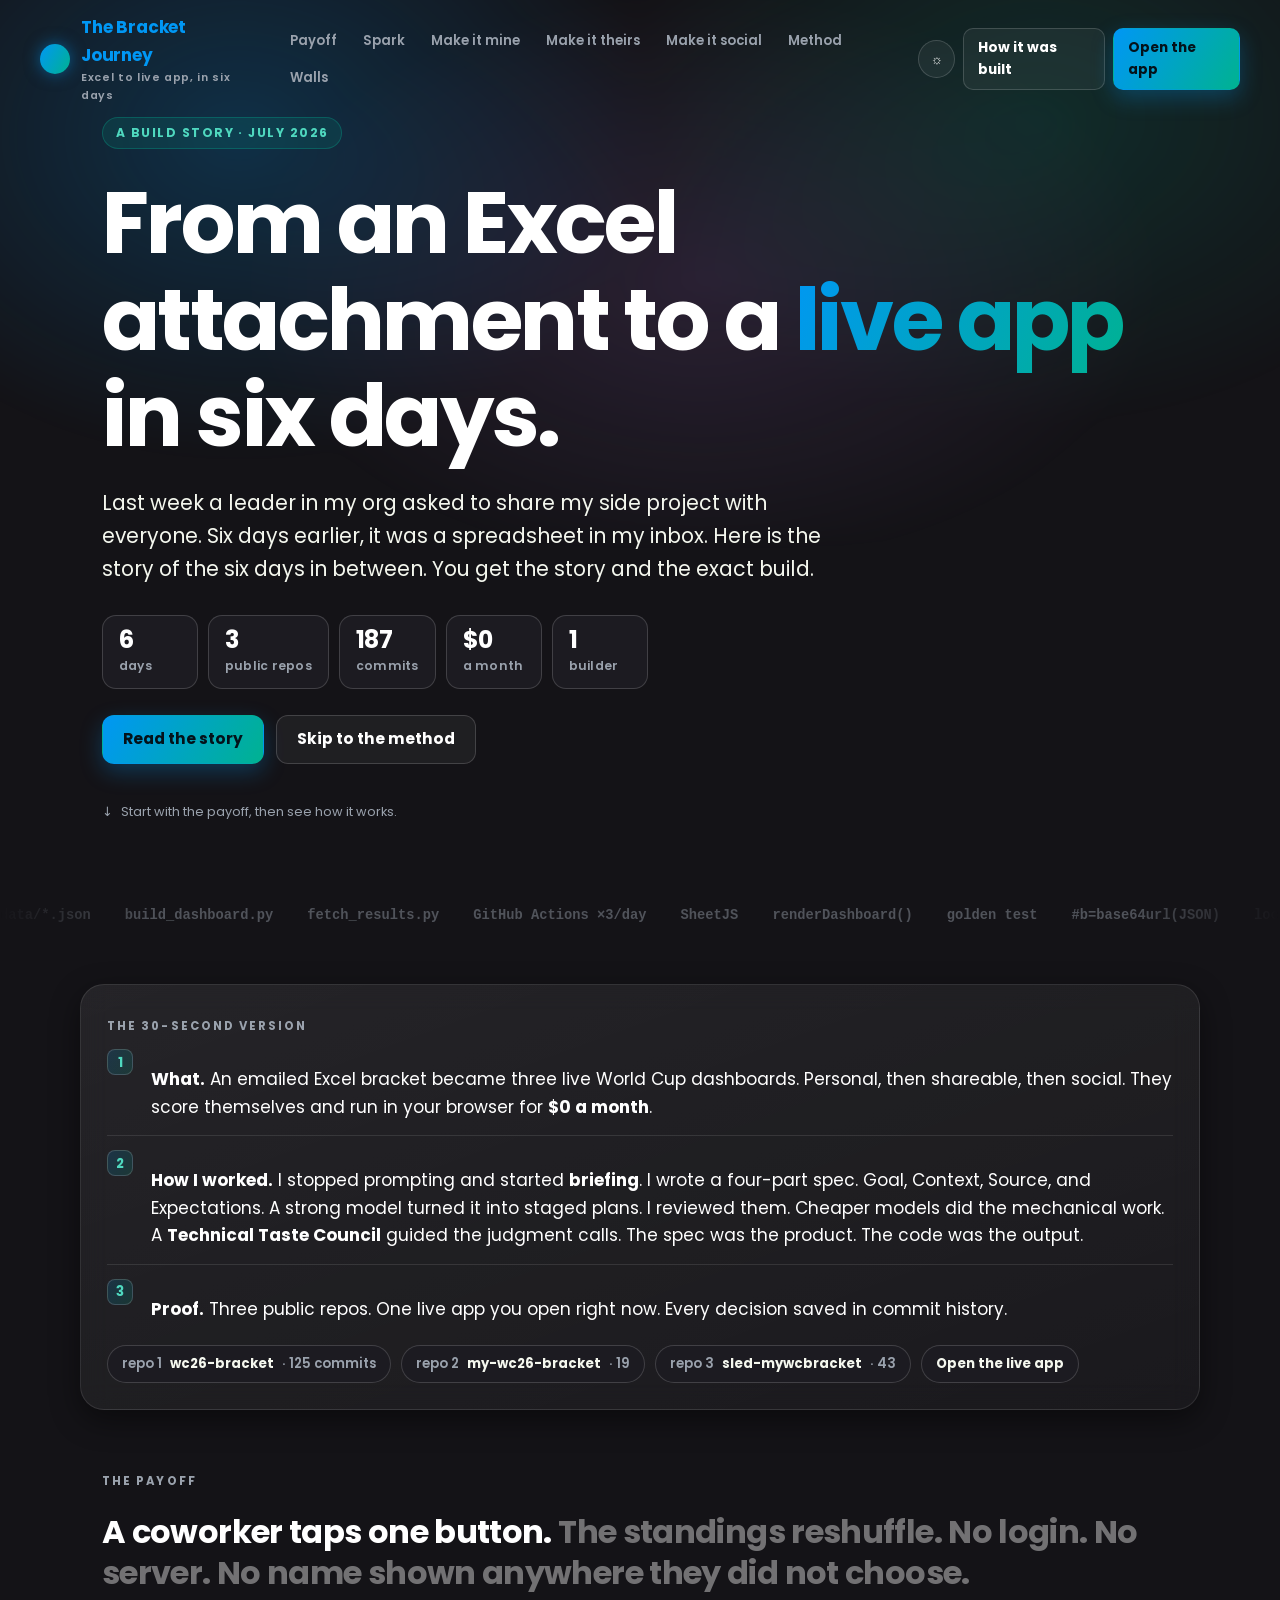
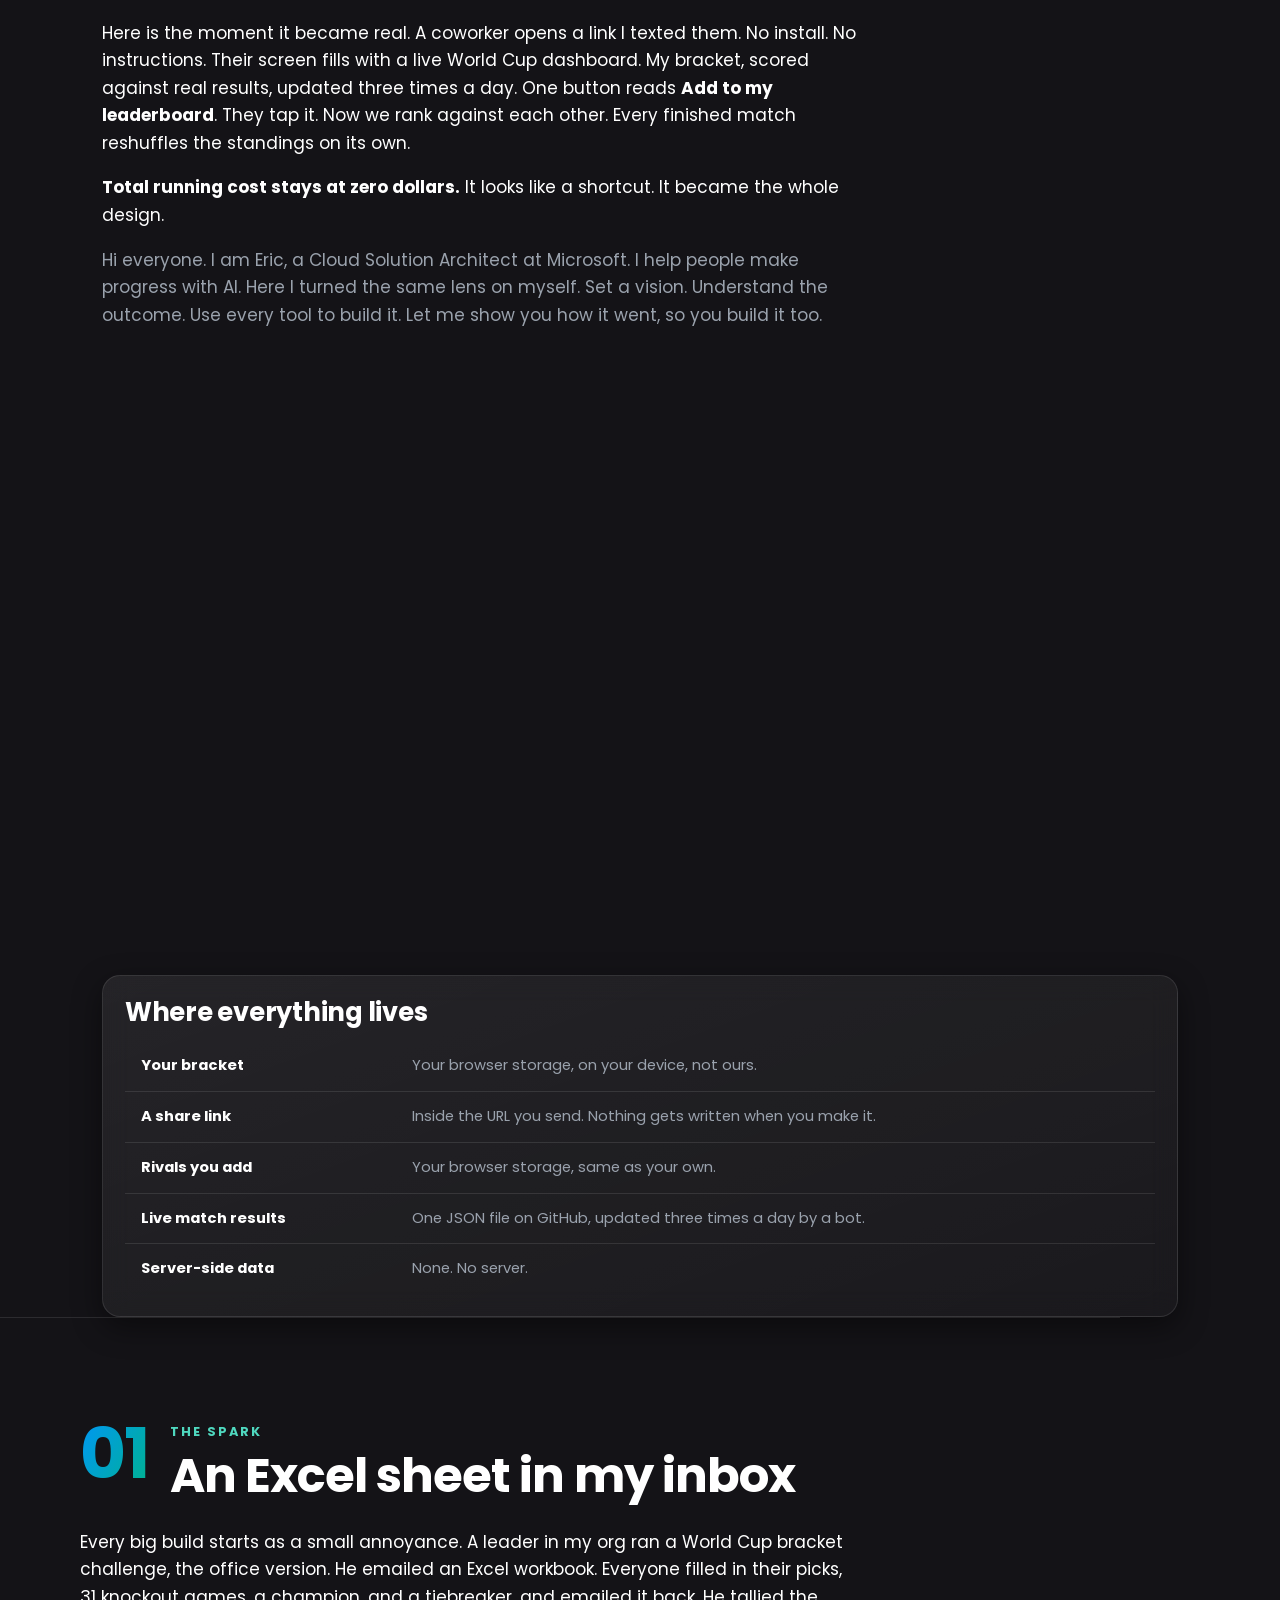
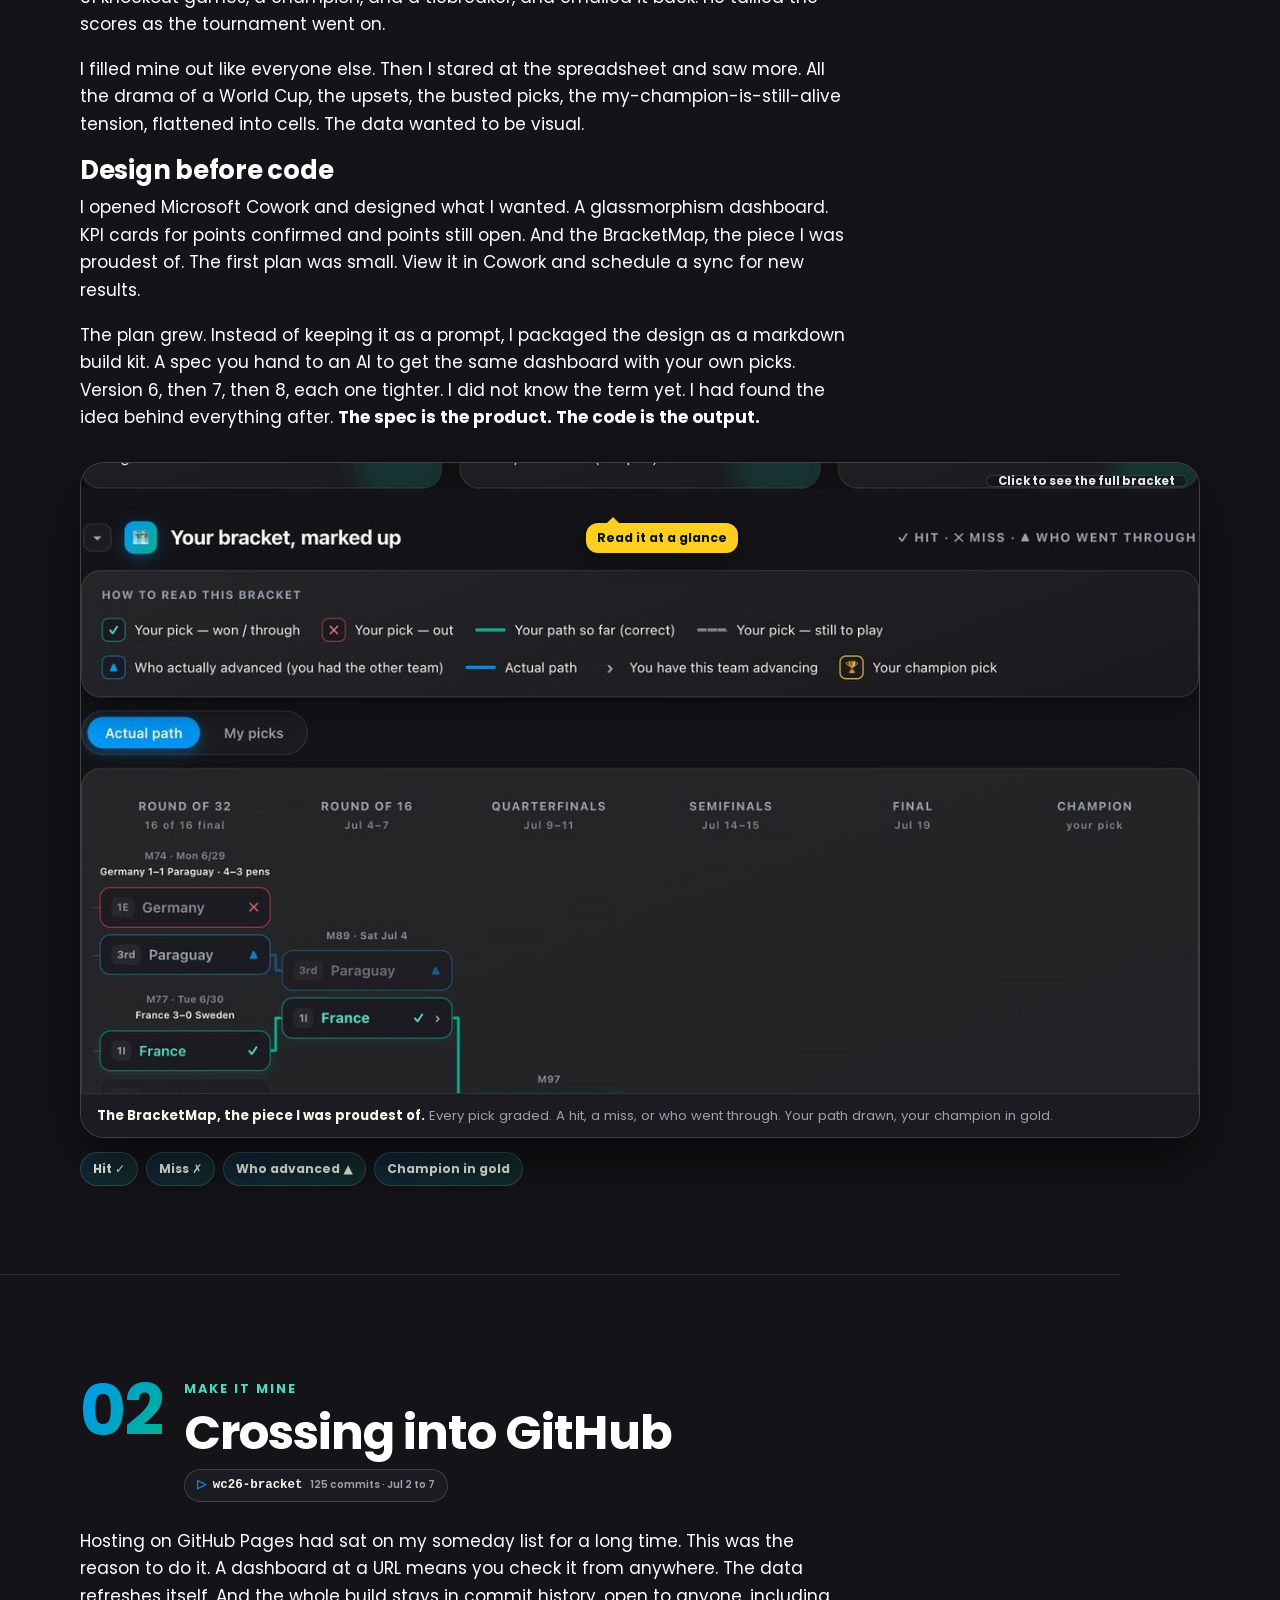
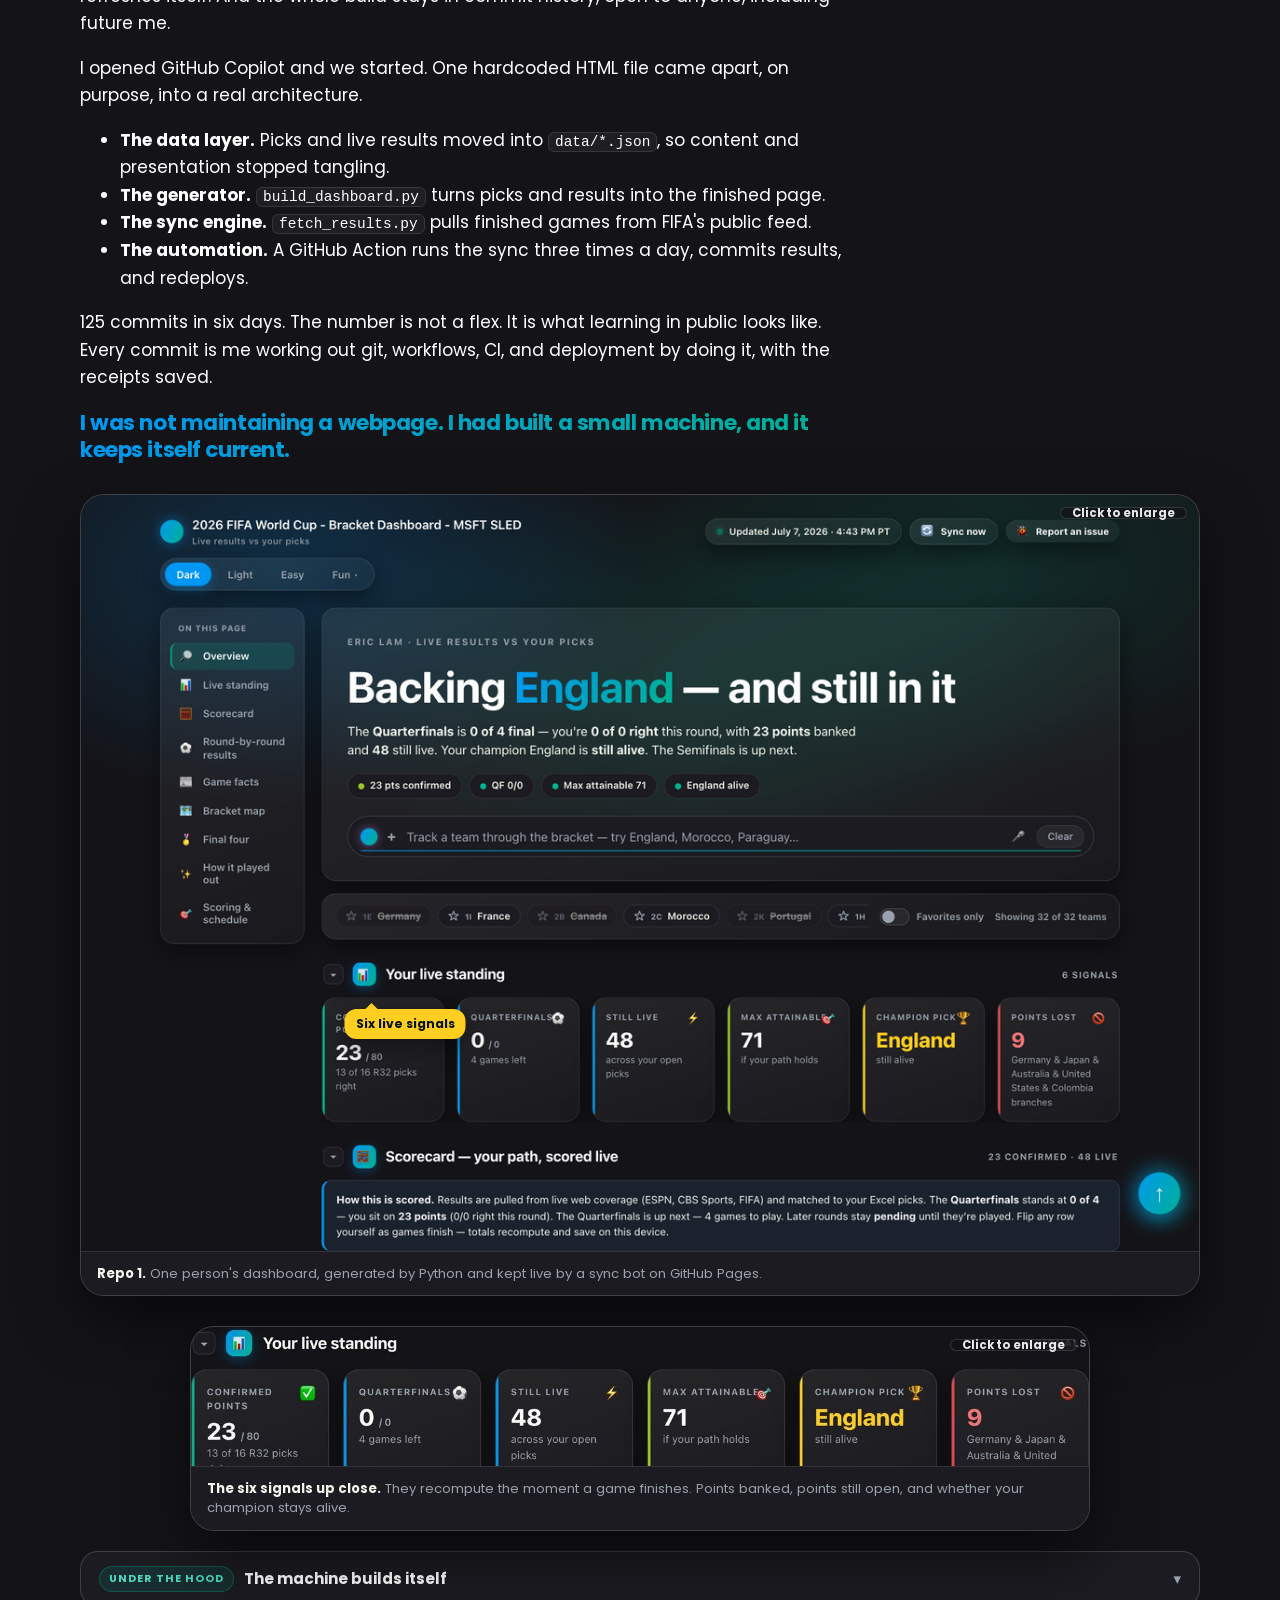
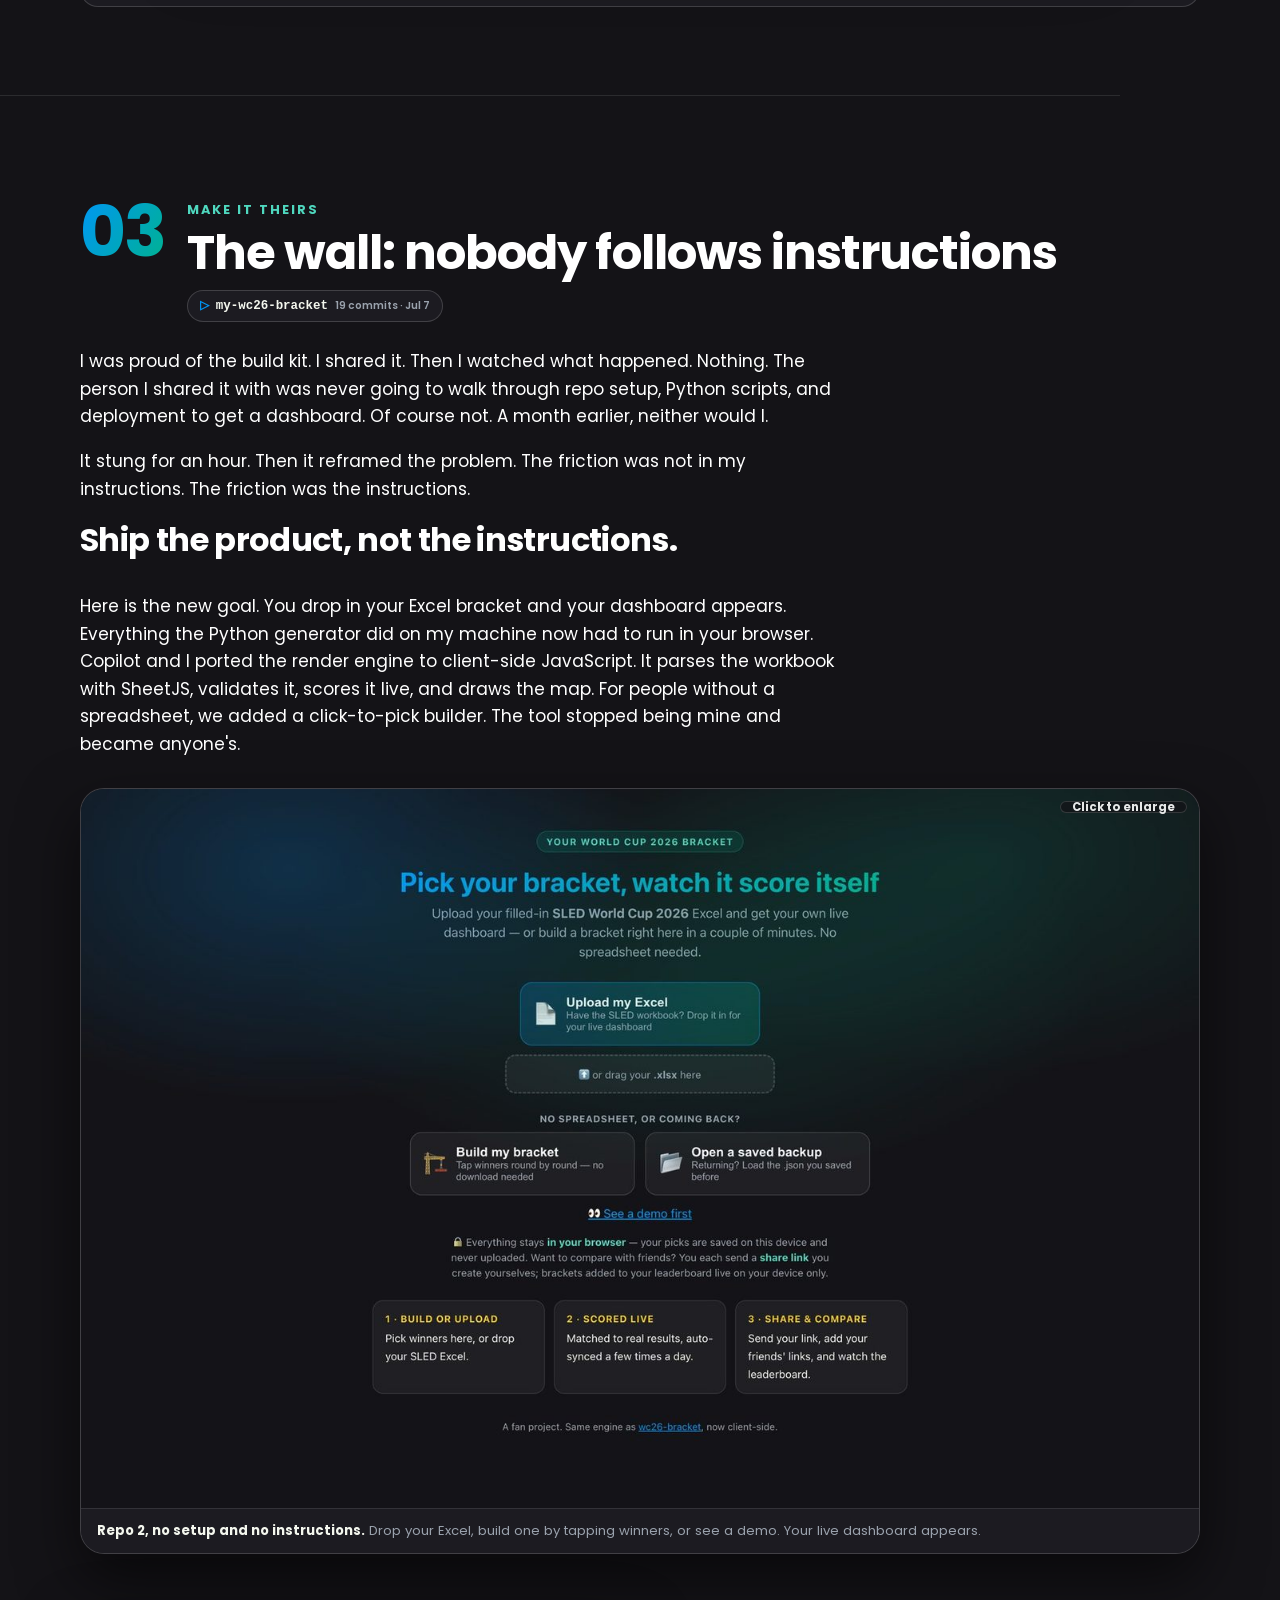
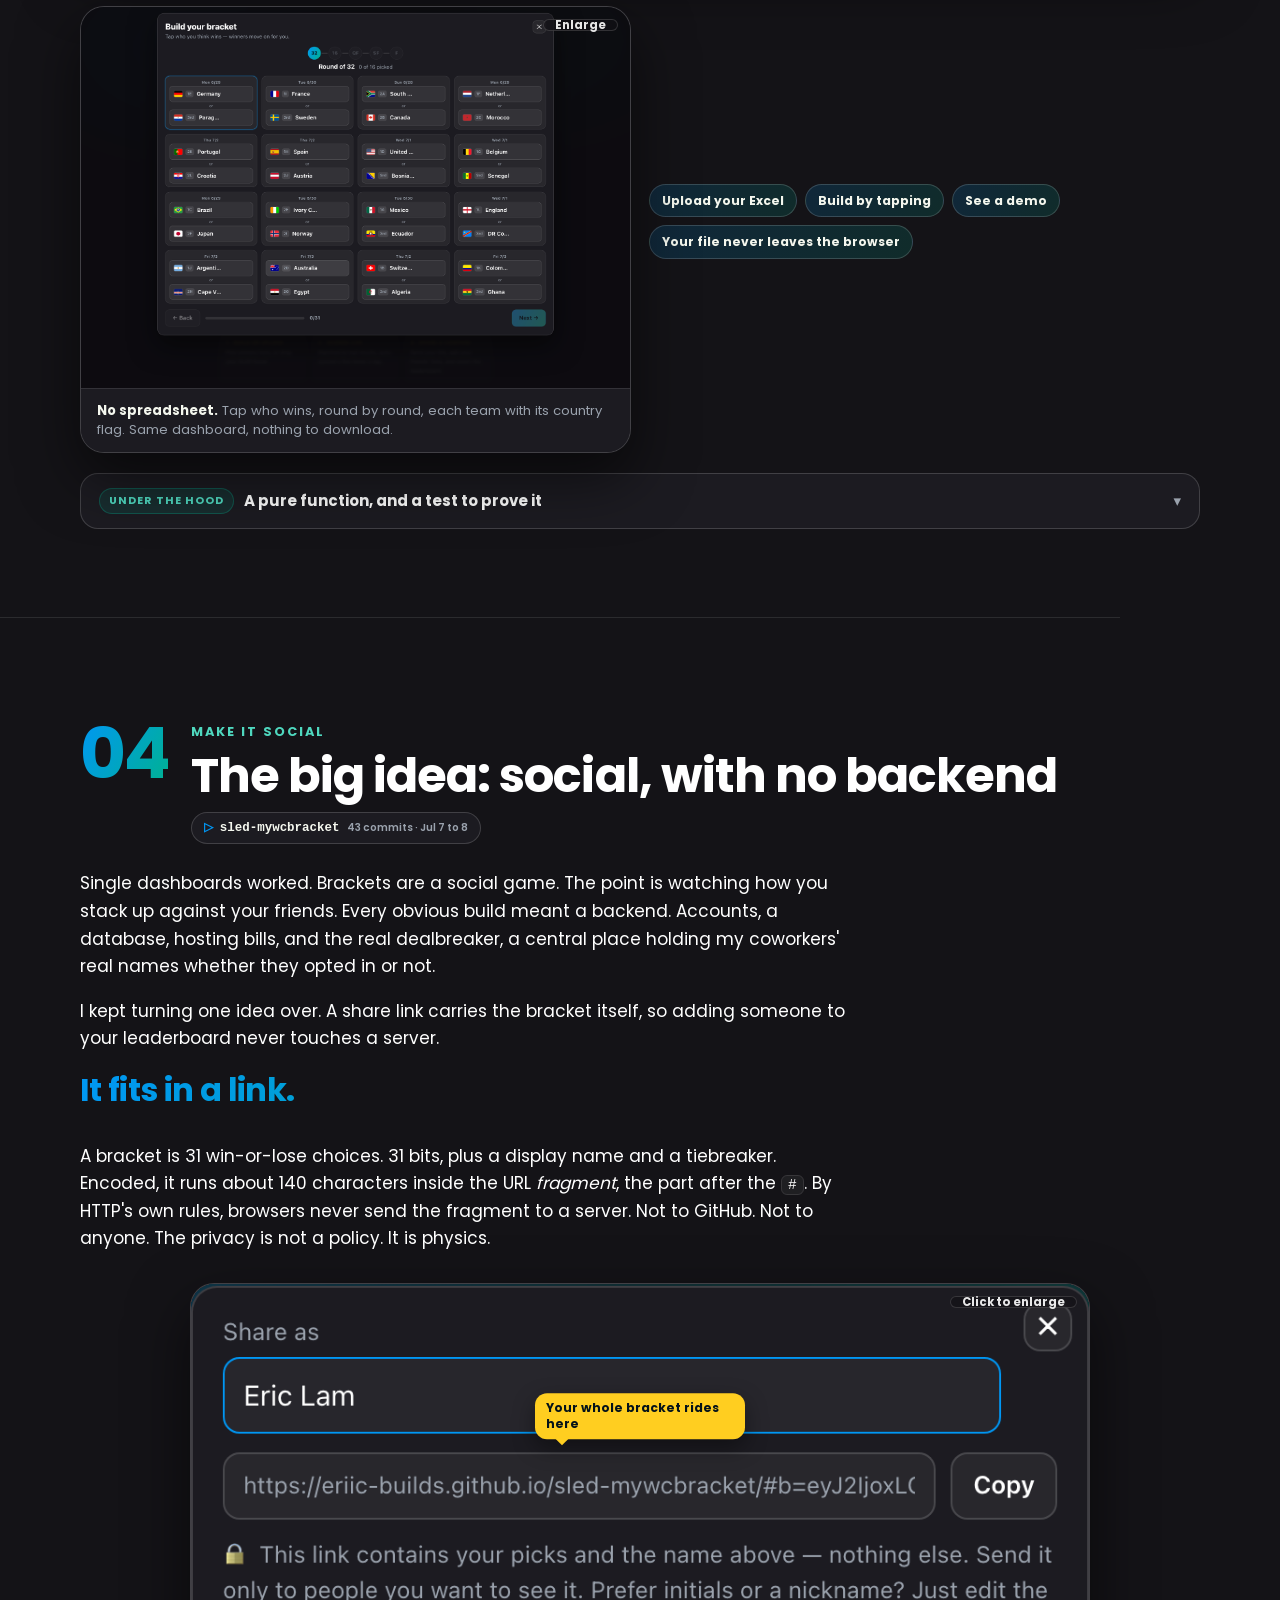
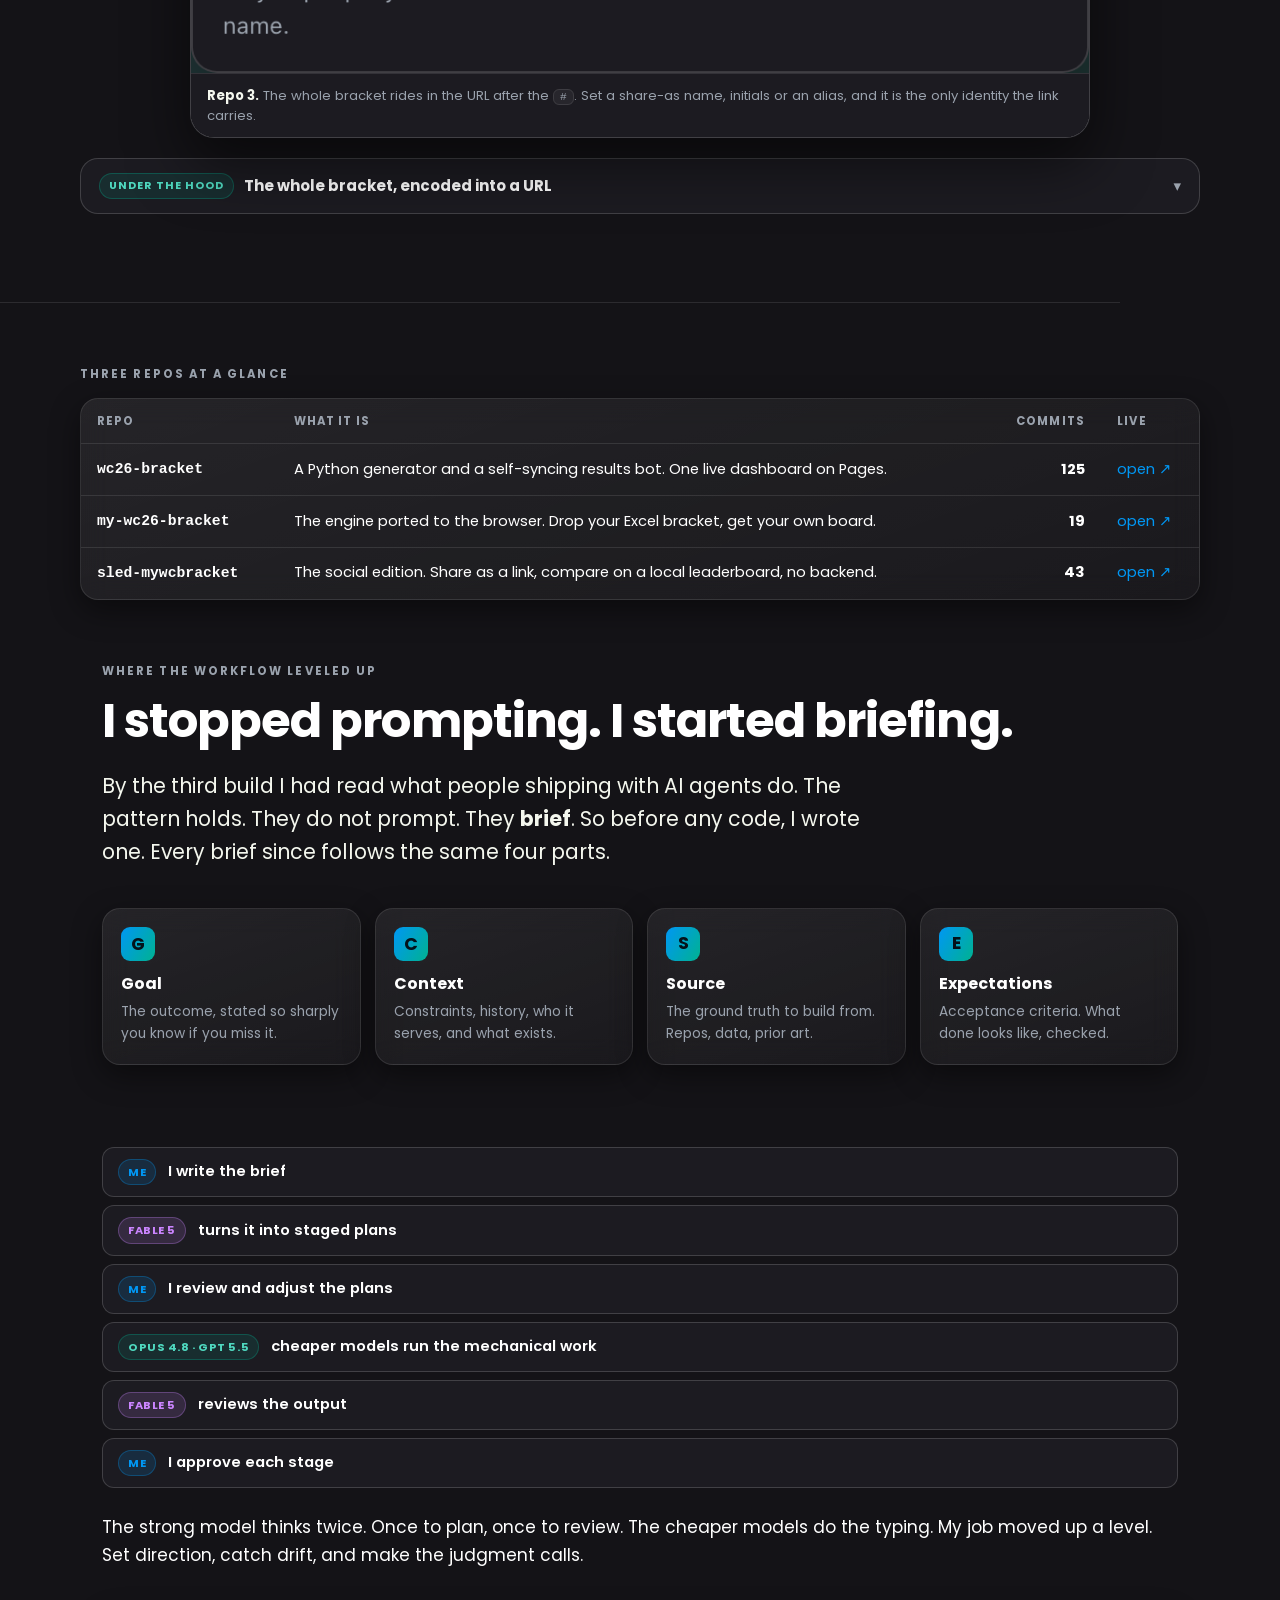
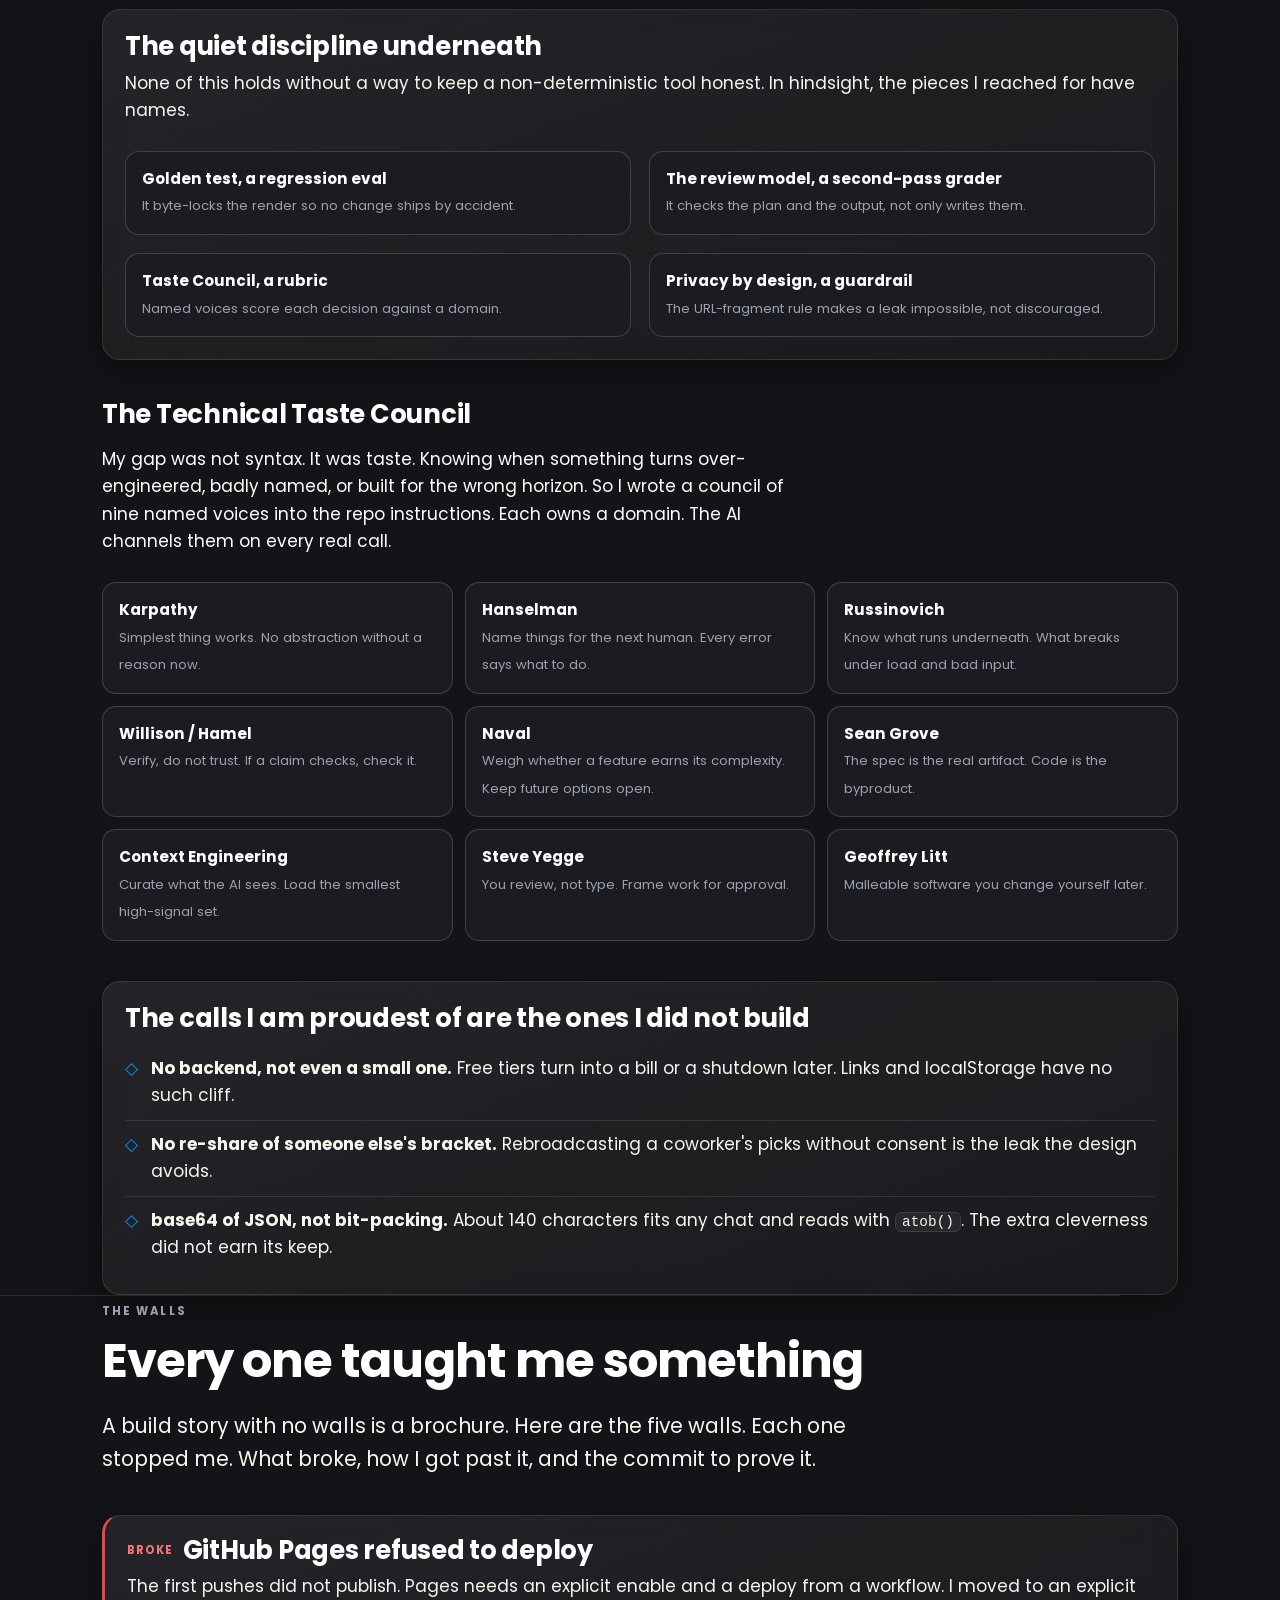
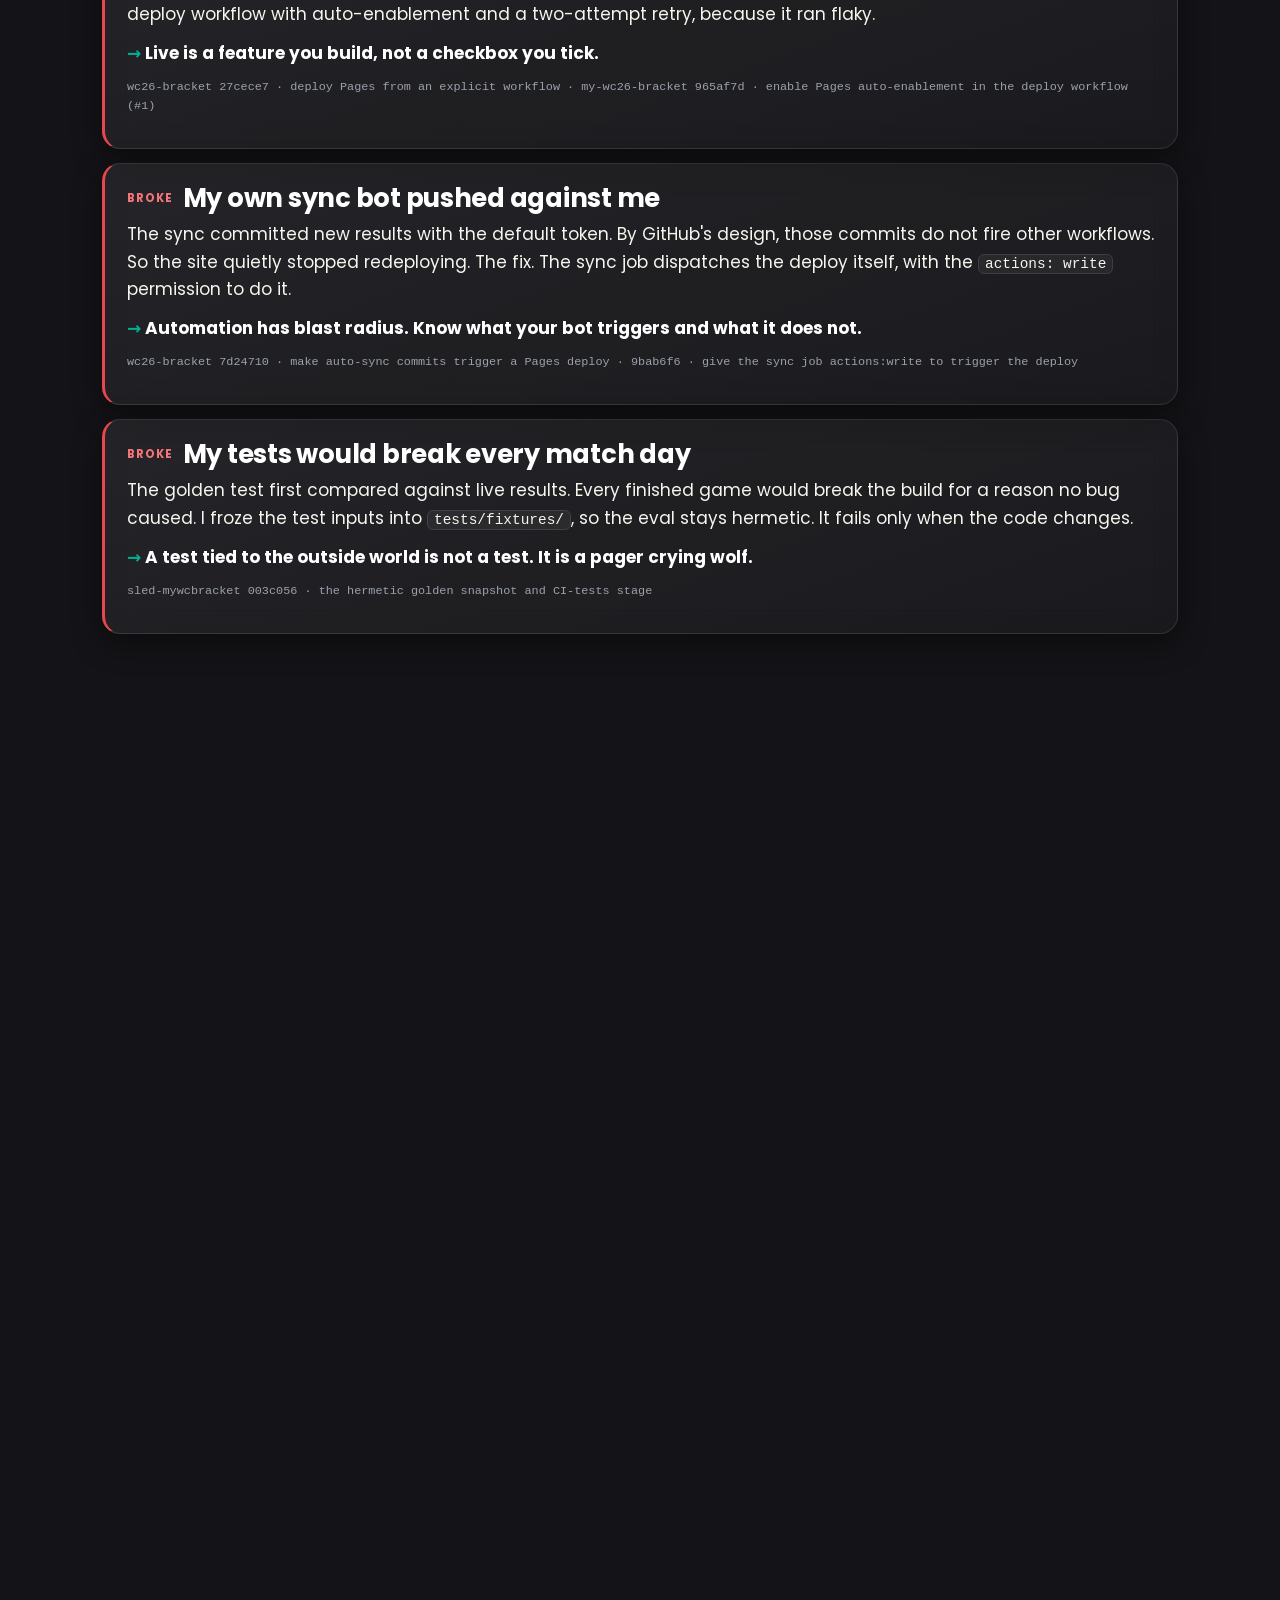
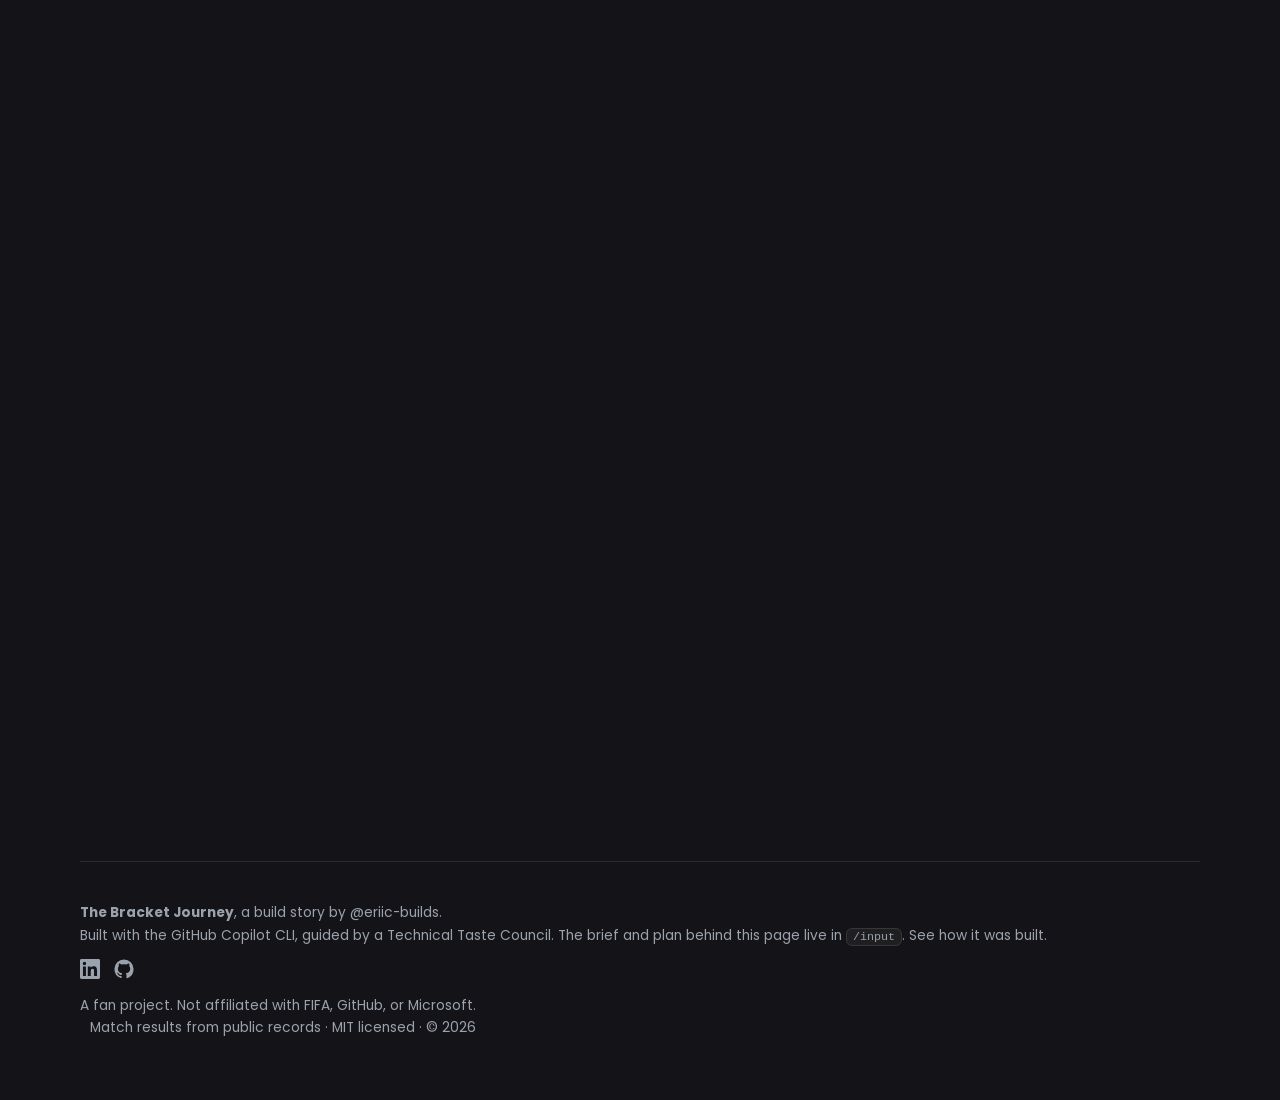
==== commit bc95e258: "Add LinkedIn and GitHub contact icons to the footers Two icons in the footer credit line on the stor" ====
--- a/docs/index.html
+++ b/docs/index.html
@@ -680,6 +680,10 @@
       The brief and plan behind this page live in
       <a href="https://github.com/eriic-builds/bracket-journey/tree/main/input" target="_blank" rel="noopener"><code class="inline">/input</code></a>.
       See <a href="ANALYSIS.html">how it was built</a>.</span>
+      <div class="connect">
+        <a href="https://www.linkedin.com/in/ericxlam/" target="_blank" rel="noopener" aria-label="Eric Lam on LinkedIn" title="LinkedIn"><svg viewBox="0 0 24 24" aria-hidden="true"><path d="M20.45 20.45h-3.56v-5.57c0-1.33-.02-3.04-1.85-3.04-1.85 0-2.14 1.45-2.14 2.94v5.67H9.35V9h3.41v1.56h.05c.48-.9 1.64-1.85 3.37-1.85 3.6 0 4.27 2.37 4.27 5.46v6.28zM5.34 7.43a2.06 2.06 0 1 1 0-4.13 2.06 2.06 0 0 1 0 4.13zM7.12 20.45H3.56V9h3.56v11.45zM22.22 0H1.77C.79 0 0 .77 0 1.72v20.55C0 23.23.79 24 1.77 24h20.45c.98 0 1.78-.77 1.78-1.72V1.72C24 .77 23.2 0 22.22 0z"/></svg></a>
+        <a href="https://github.com/eriic-builds/bracket-journey" target="_blank" rel="noopener" aria-label="This project on GitHub" title="GitHub repo"><svg viewBox="0 0 24 24" aria-hidden="true"><path d="M12 .5A11.5 11.5 0 0 0 .5 12a11.5 11.5 0 0 0 7.86 10.92c.57.1.78-.25.78-.55v-2c-3.2.7-3.88-1.36-3.88-1.36-.52-1.33-1.28-1.69-1.28-1.69-1.05-.72.08-.7.08-.7 1.16.08 1.77 1.19 1.77 1.19 1.03 1.77 2.7 1.26 3.36.96.1-.75.4-1.26.73-1.55-2.55-.29-5.24-1.28-5.24-5.68 0-1.25.45-2.28 1.19-3.08-.12-.29-.52-1.46.11-3.05 0 0 .97-.31 3.18 1.18a11 11 0 0 1 5.8 0c2.2-1.49 3.17-1.18 3.17-1.18.63 1.59.23 2.76.11 3.05.74.8 1.19 1.83 1.19 3.08 0 4.41-2.69 5.38-5.25 5.67.41.35.78 1.05.78 2.12v3.14c0 .3.2.66.79.55A11.5 11.5 0 0 0 23.5 12 11.5 11.5 0 0 0 12 .5z"/></svg></a>
+      </div>
     </div>
     <div class="muted" style="text-align:right">
       A fan project. Not affiliated with FIFA, GitHub, or Microsoft.<br>
--- a/docs/css/journey.css
+++ b/docs/css/journey.css
@@ -351,6 +351,10 @@
 .footer{padding:40px 0 60px; border-top:1px solid var(--border); color:var(--muted); font-size:.86rem}
 .footer .frow{display:flex; justify-content:space-between; gap:16px; flex-wrap:wrap; align-items:center}
 .footer a{color:var(--muted)} .footer a:hover{color:var(--text)}
+.connect{display:flex; gap:14px; align-items:center; margin-top:12px}
+.connect a{color:var(--muted); display:inline-flex; line-height:0; transition:color .15s ease, transform .15s ease}
+.connect a:hover{color:var(--blue); transform:translateY(-1px)}
+.connect svg{width:20px; height:20px; fill:currentColor}
 
 /* ============================================================================
    MOTION — base states; motion.js toggles .in. All effects are opt-out under
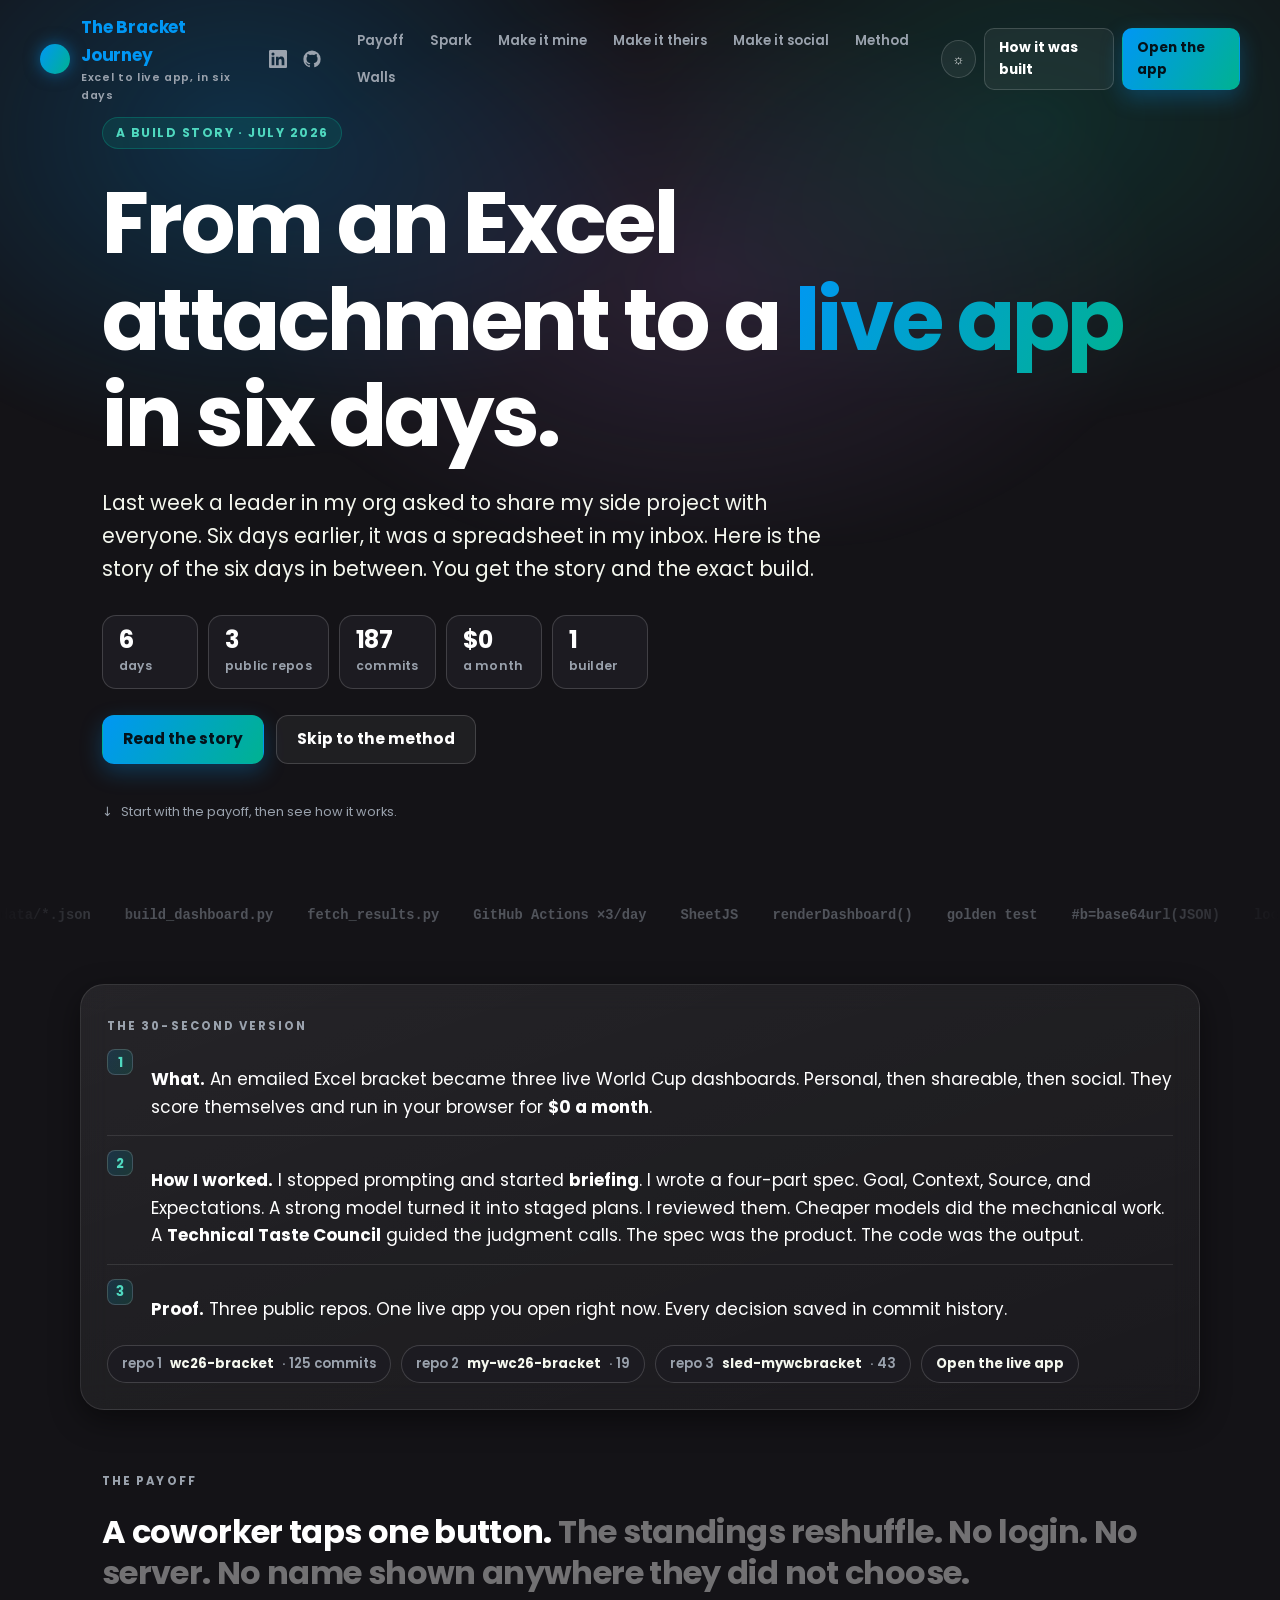
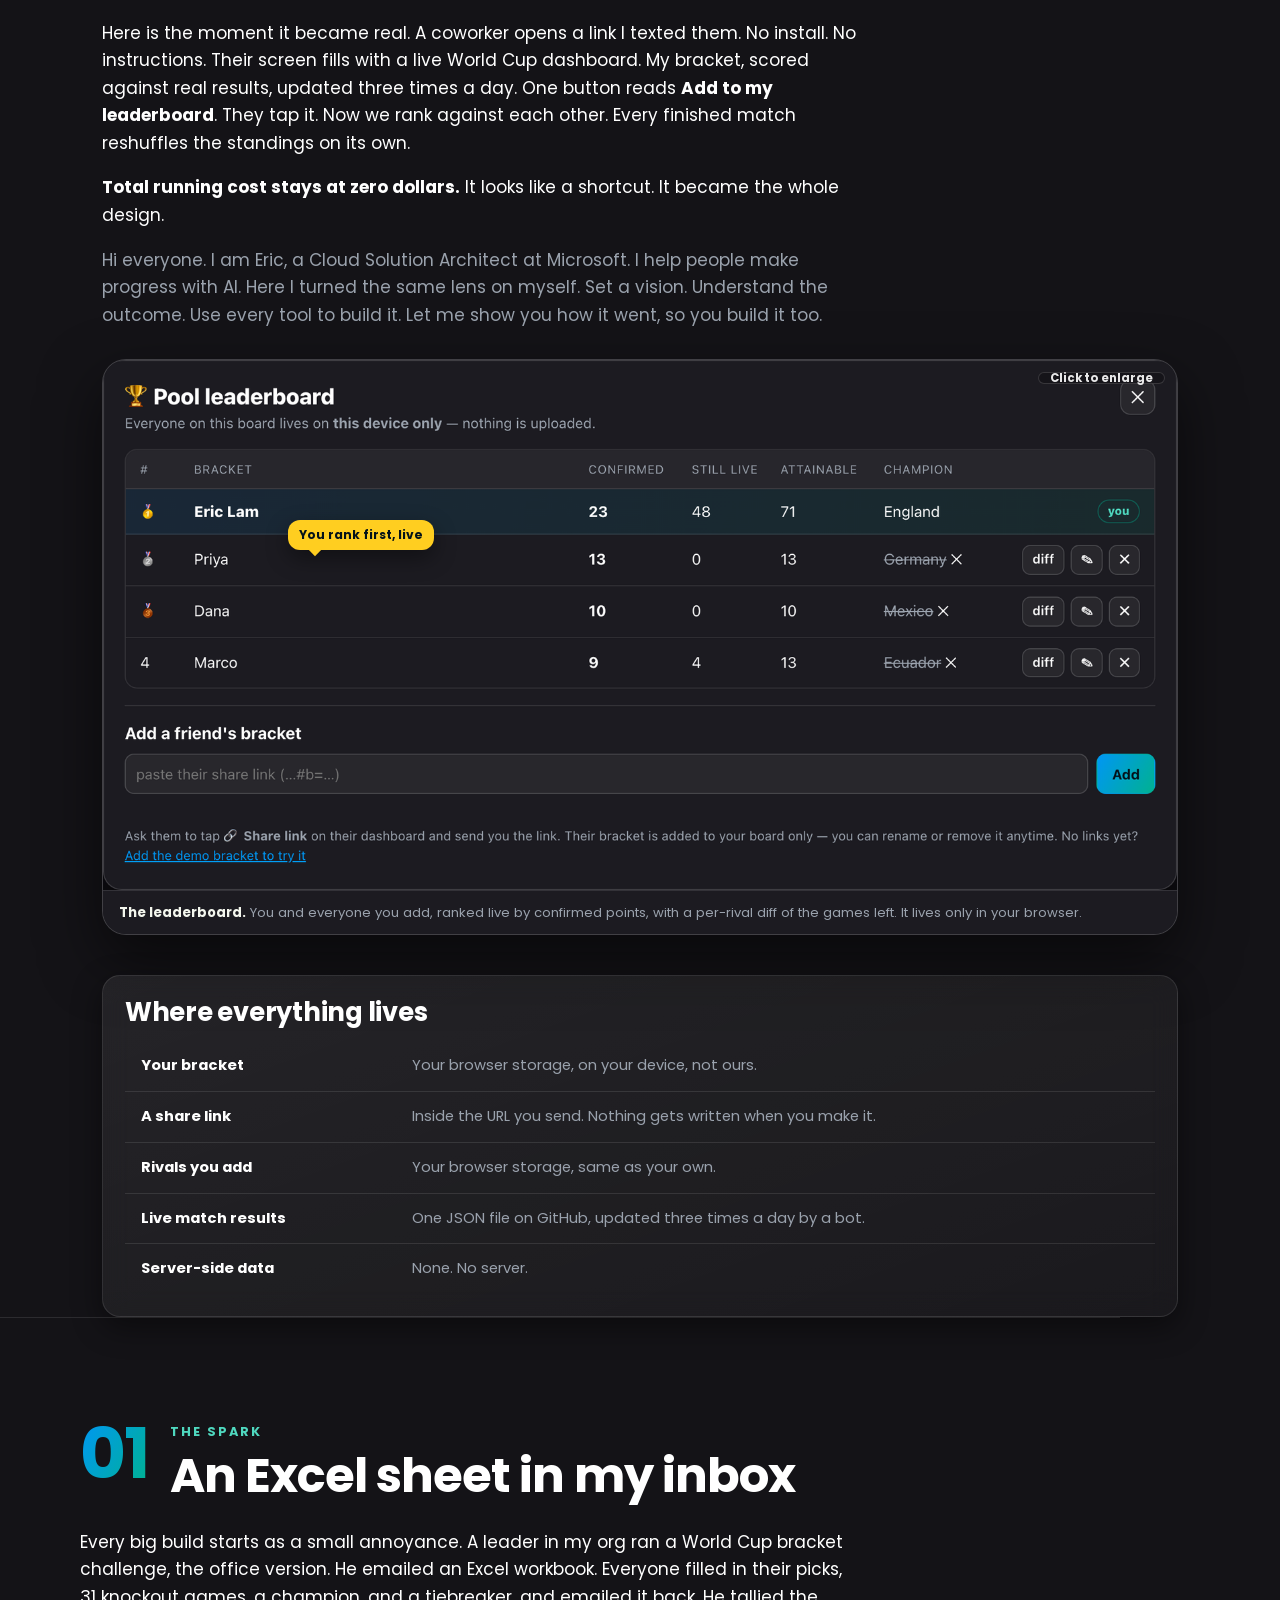
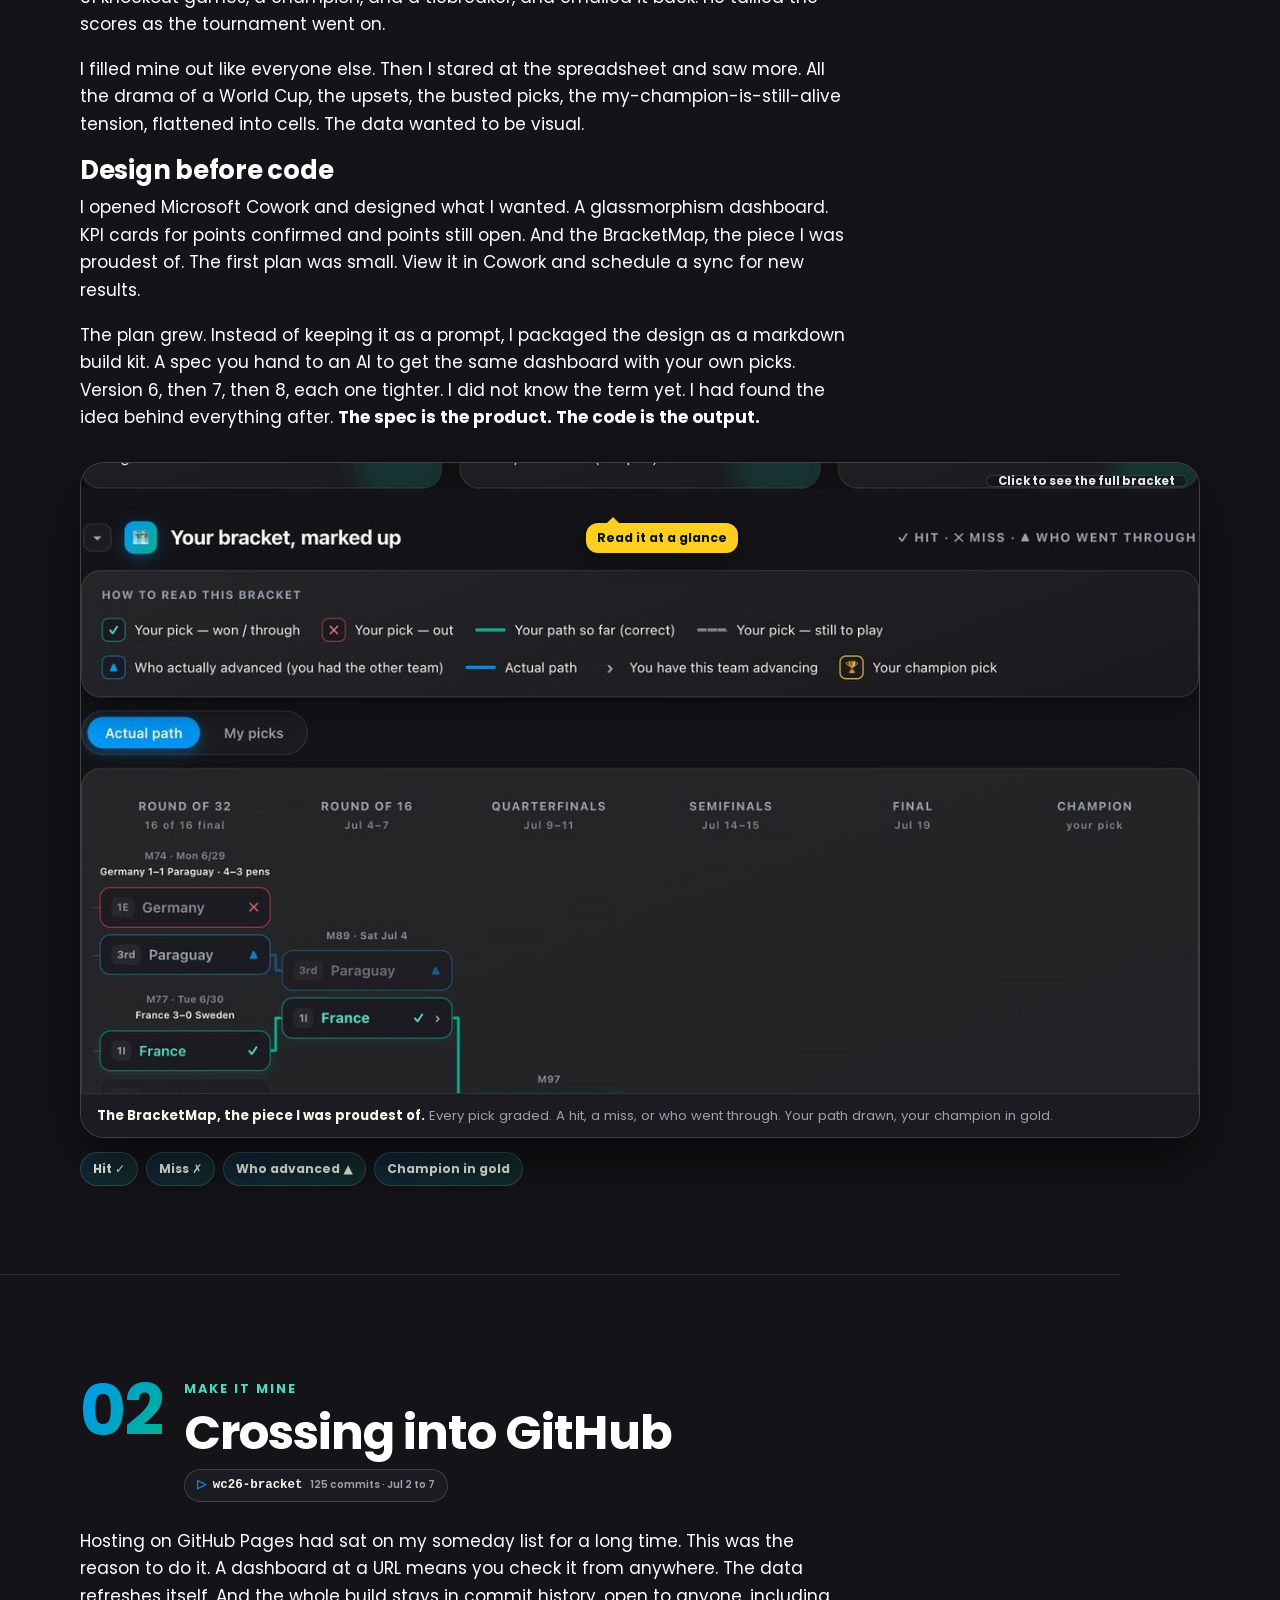
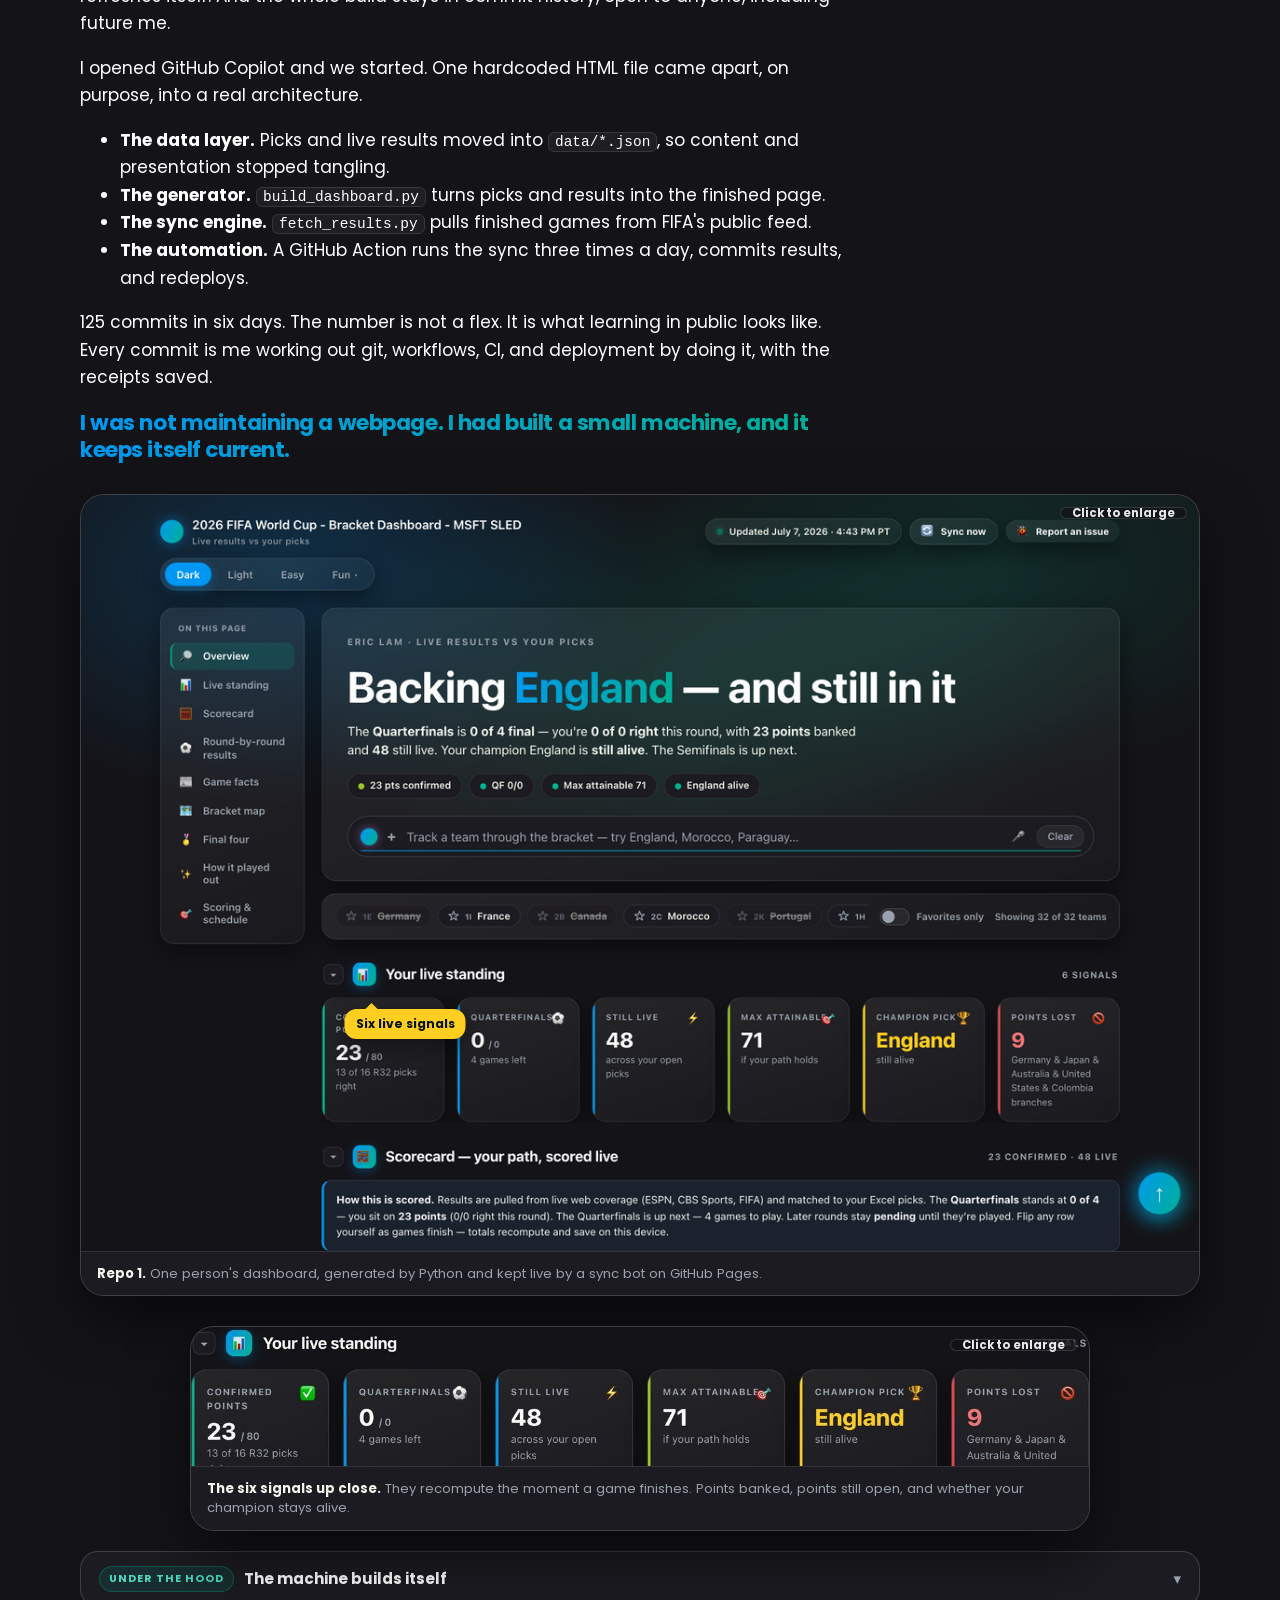
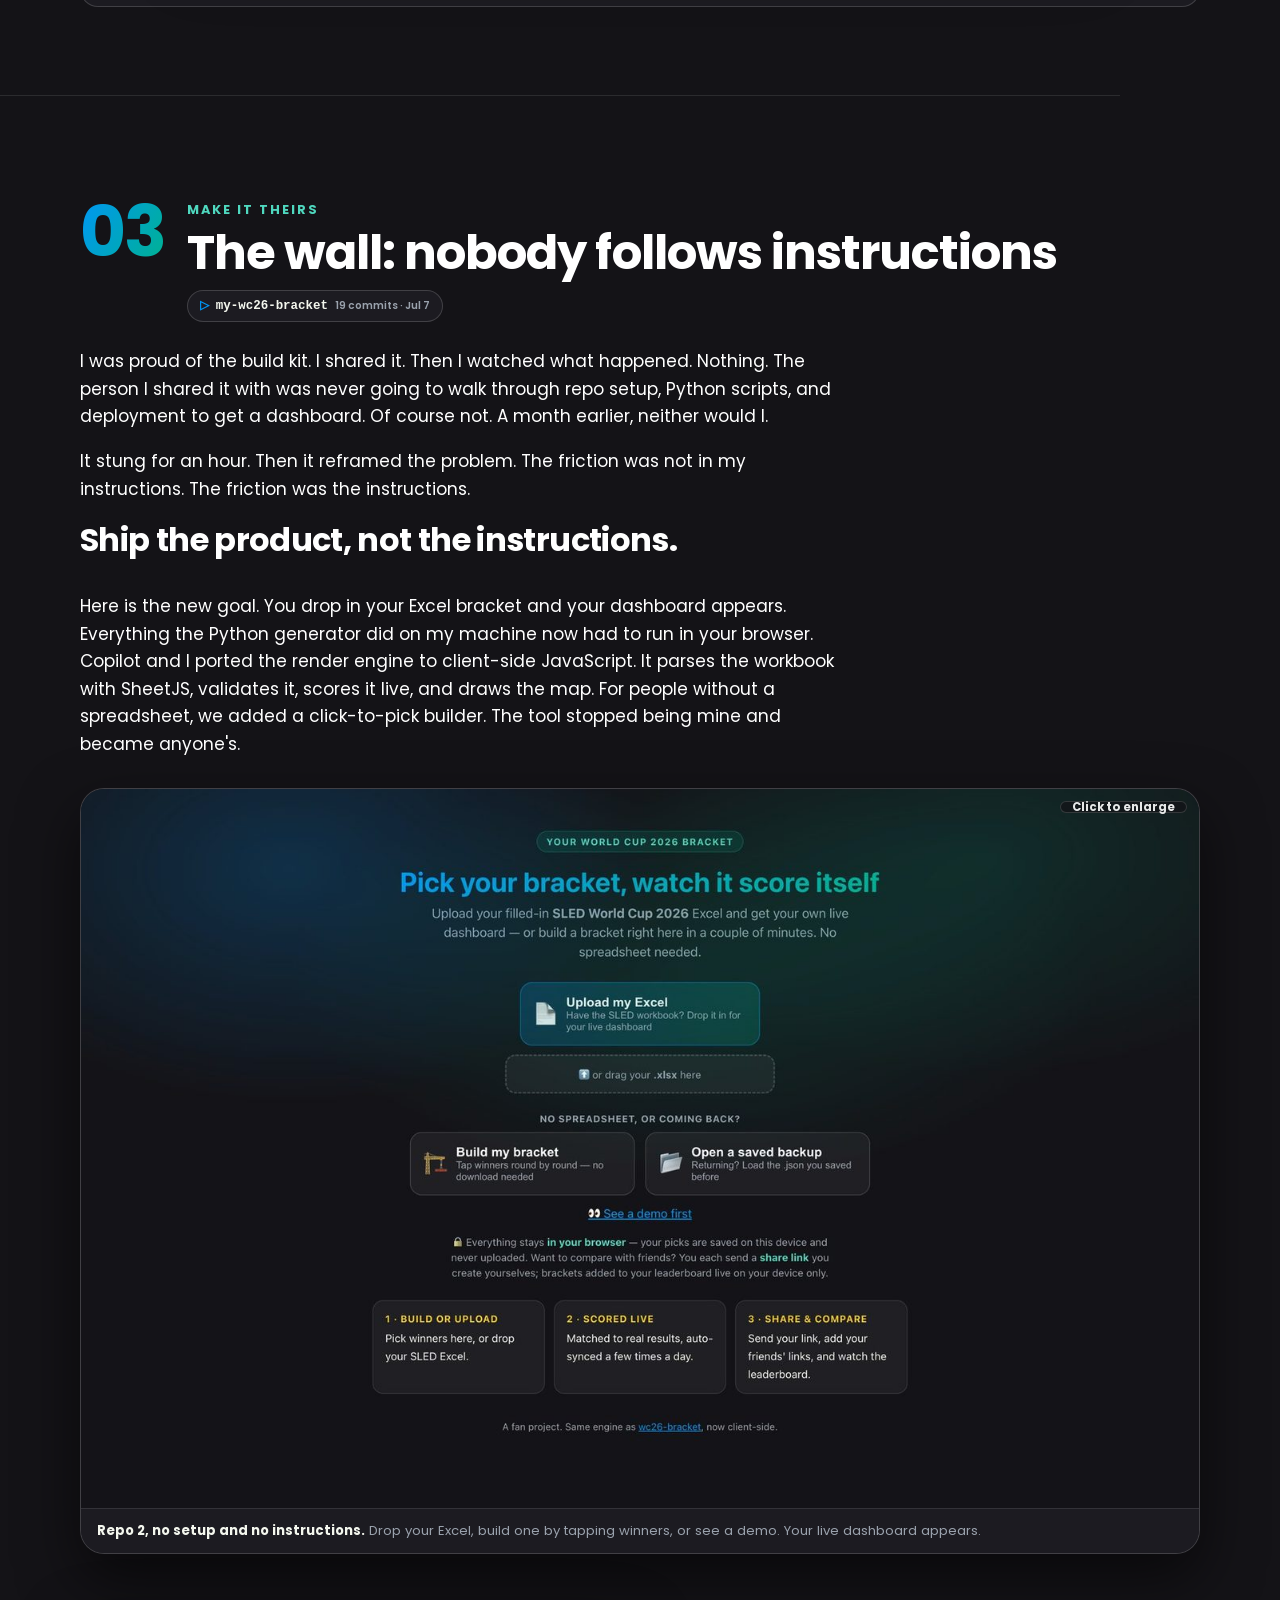
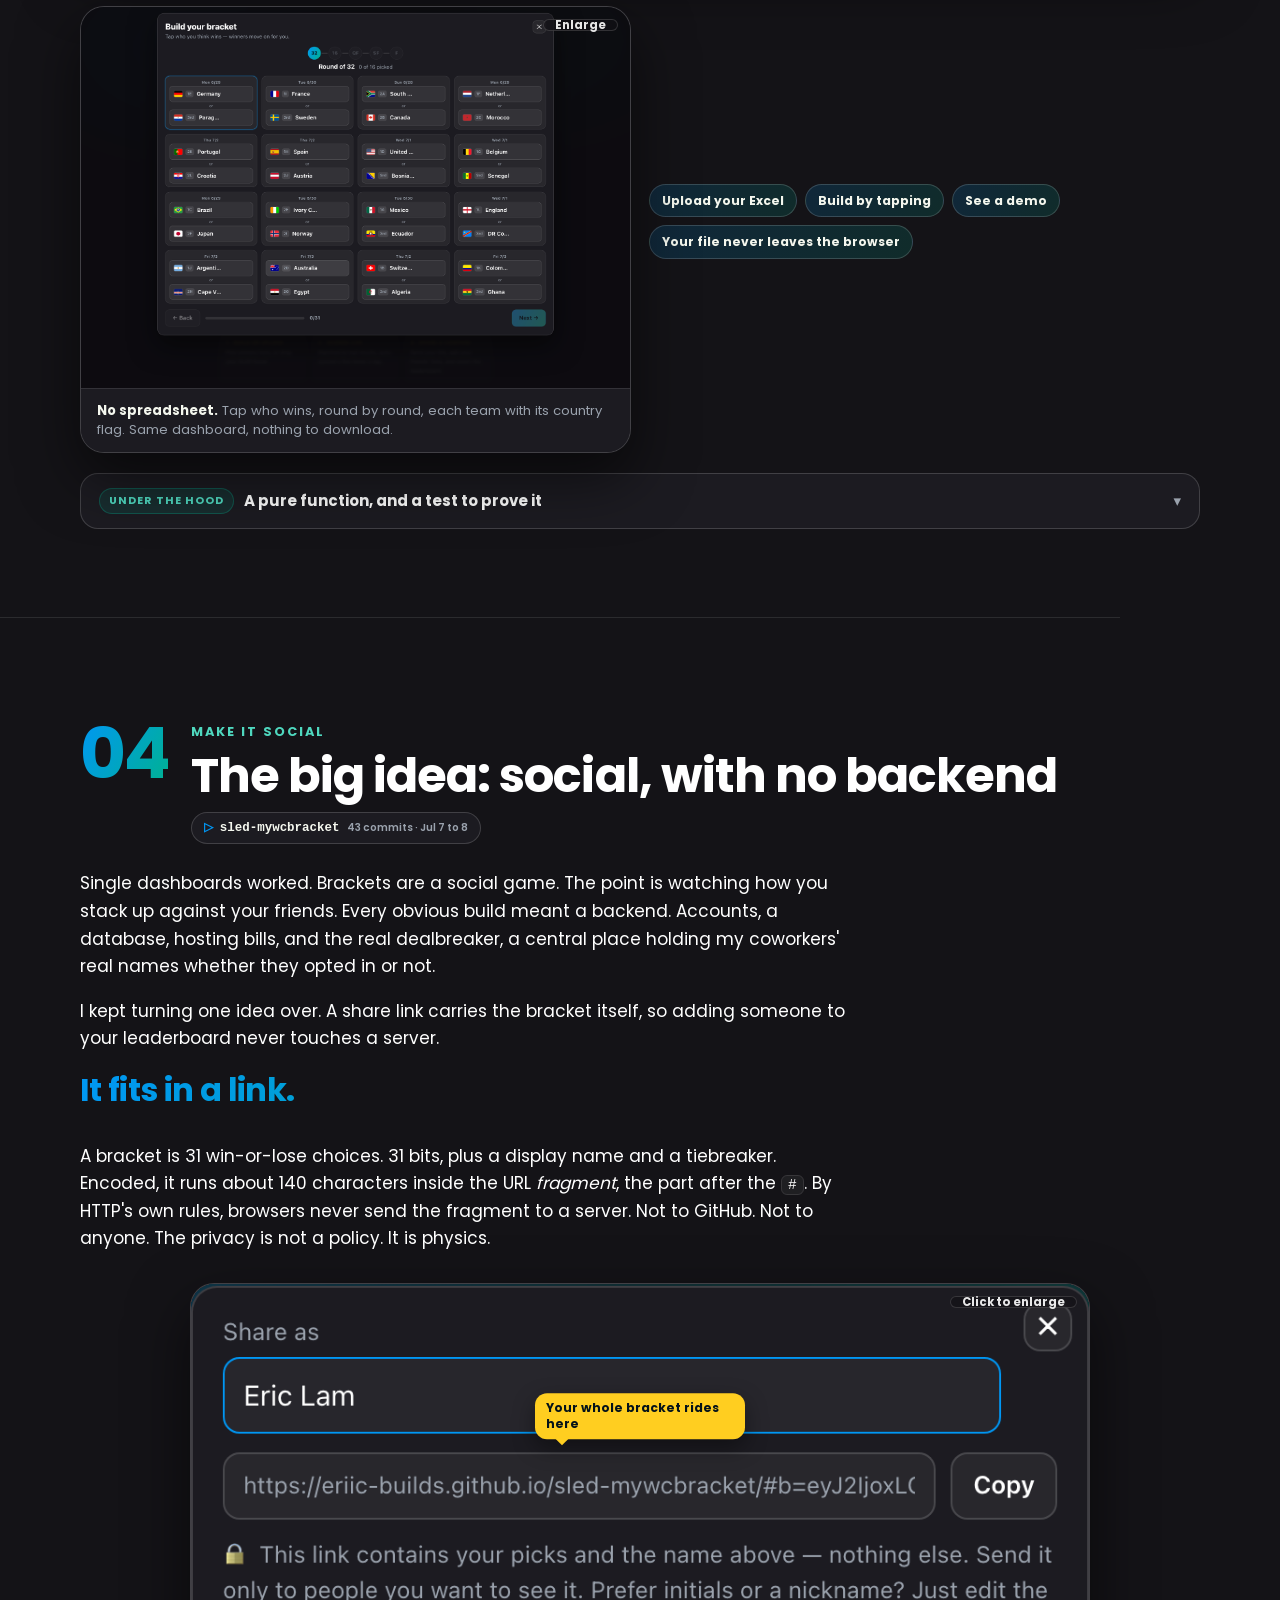
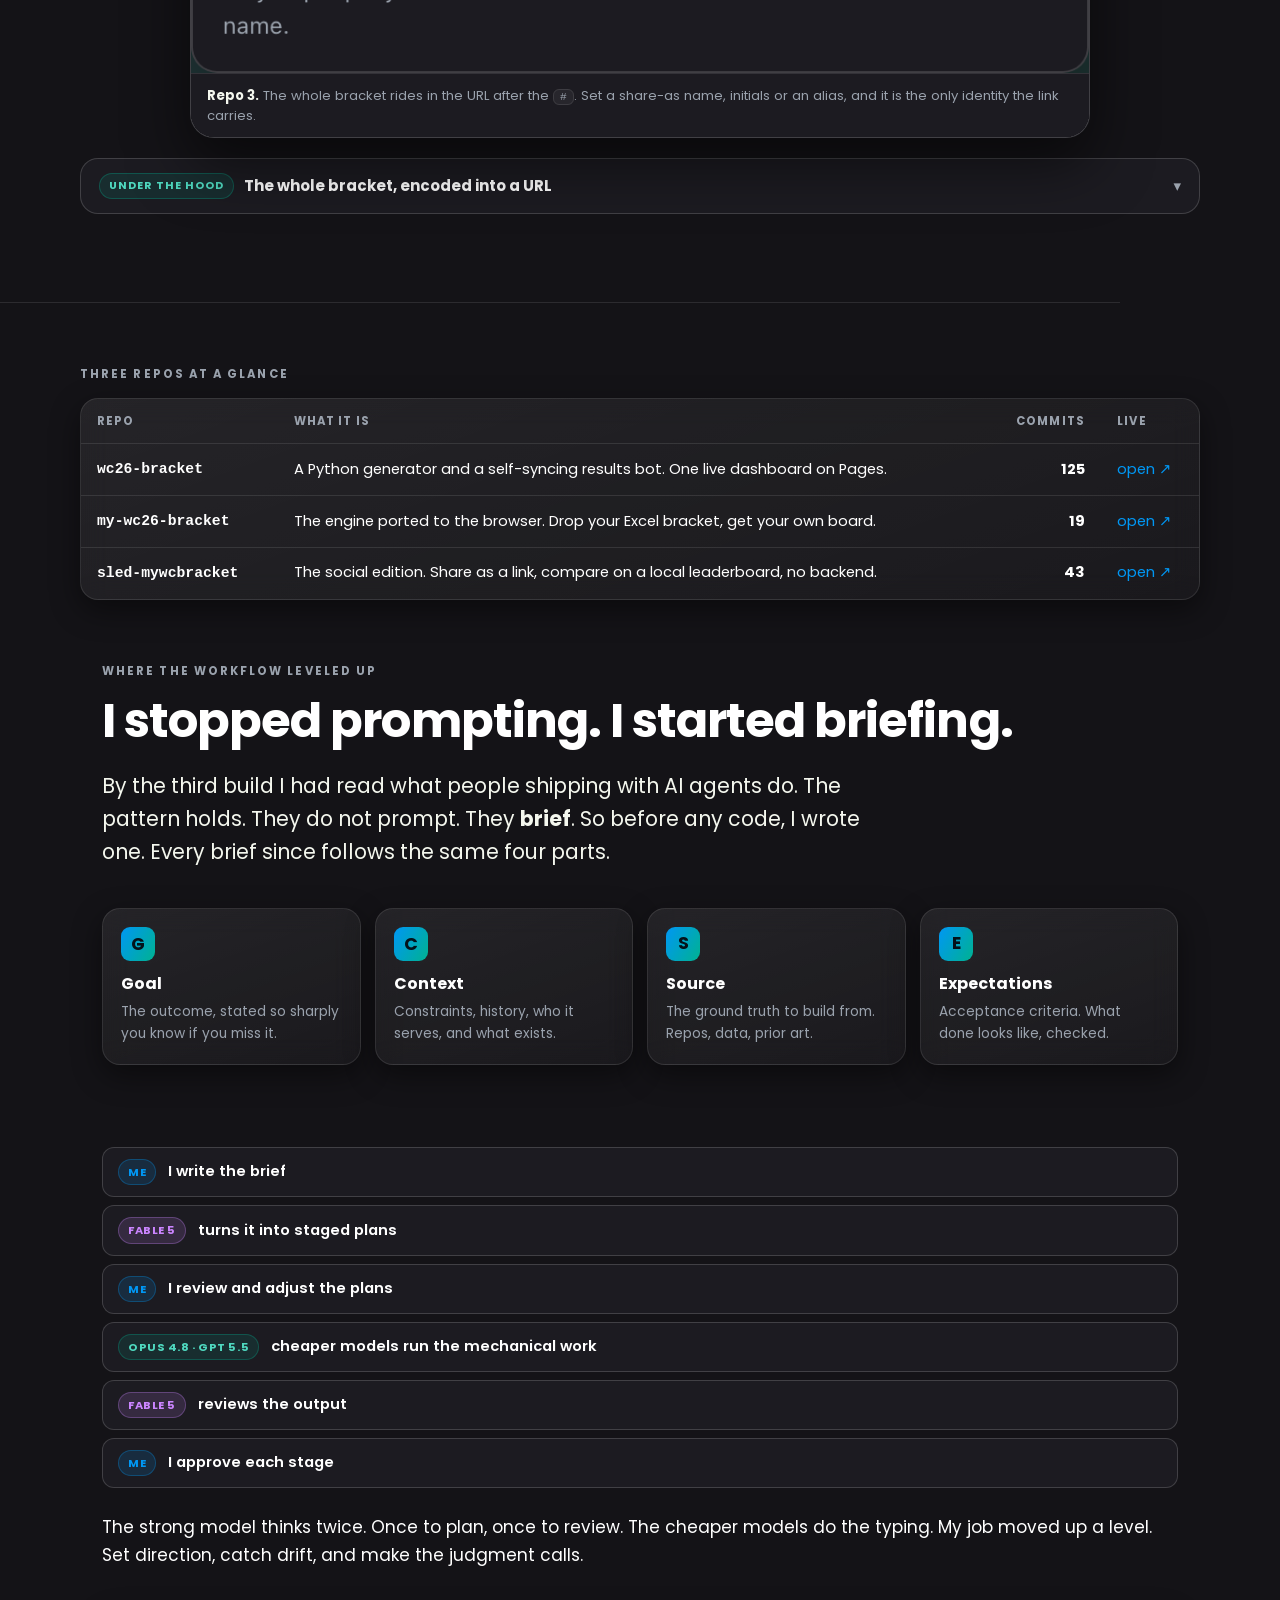
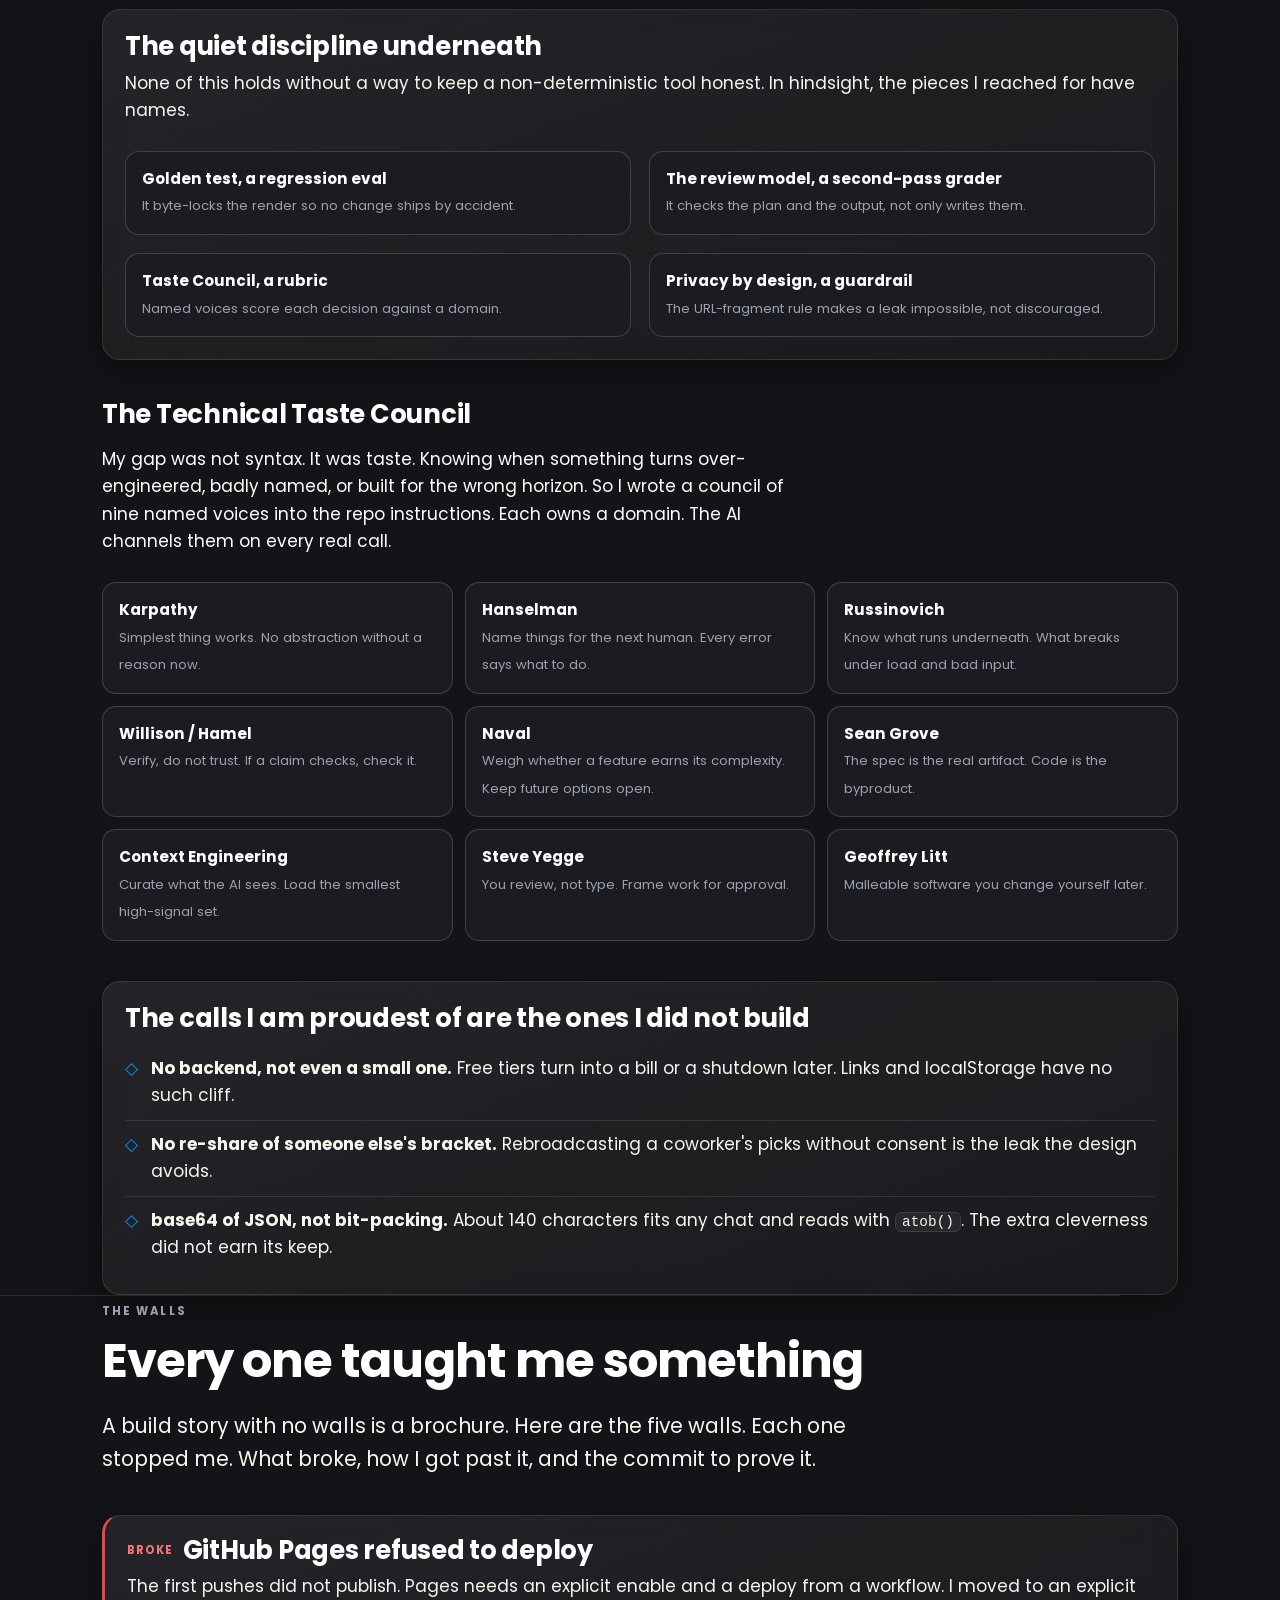
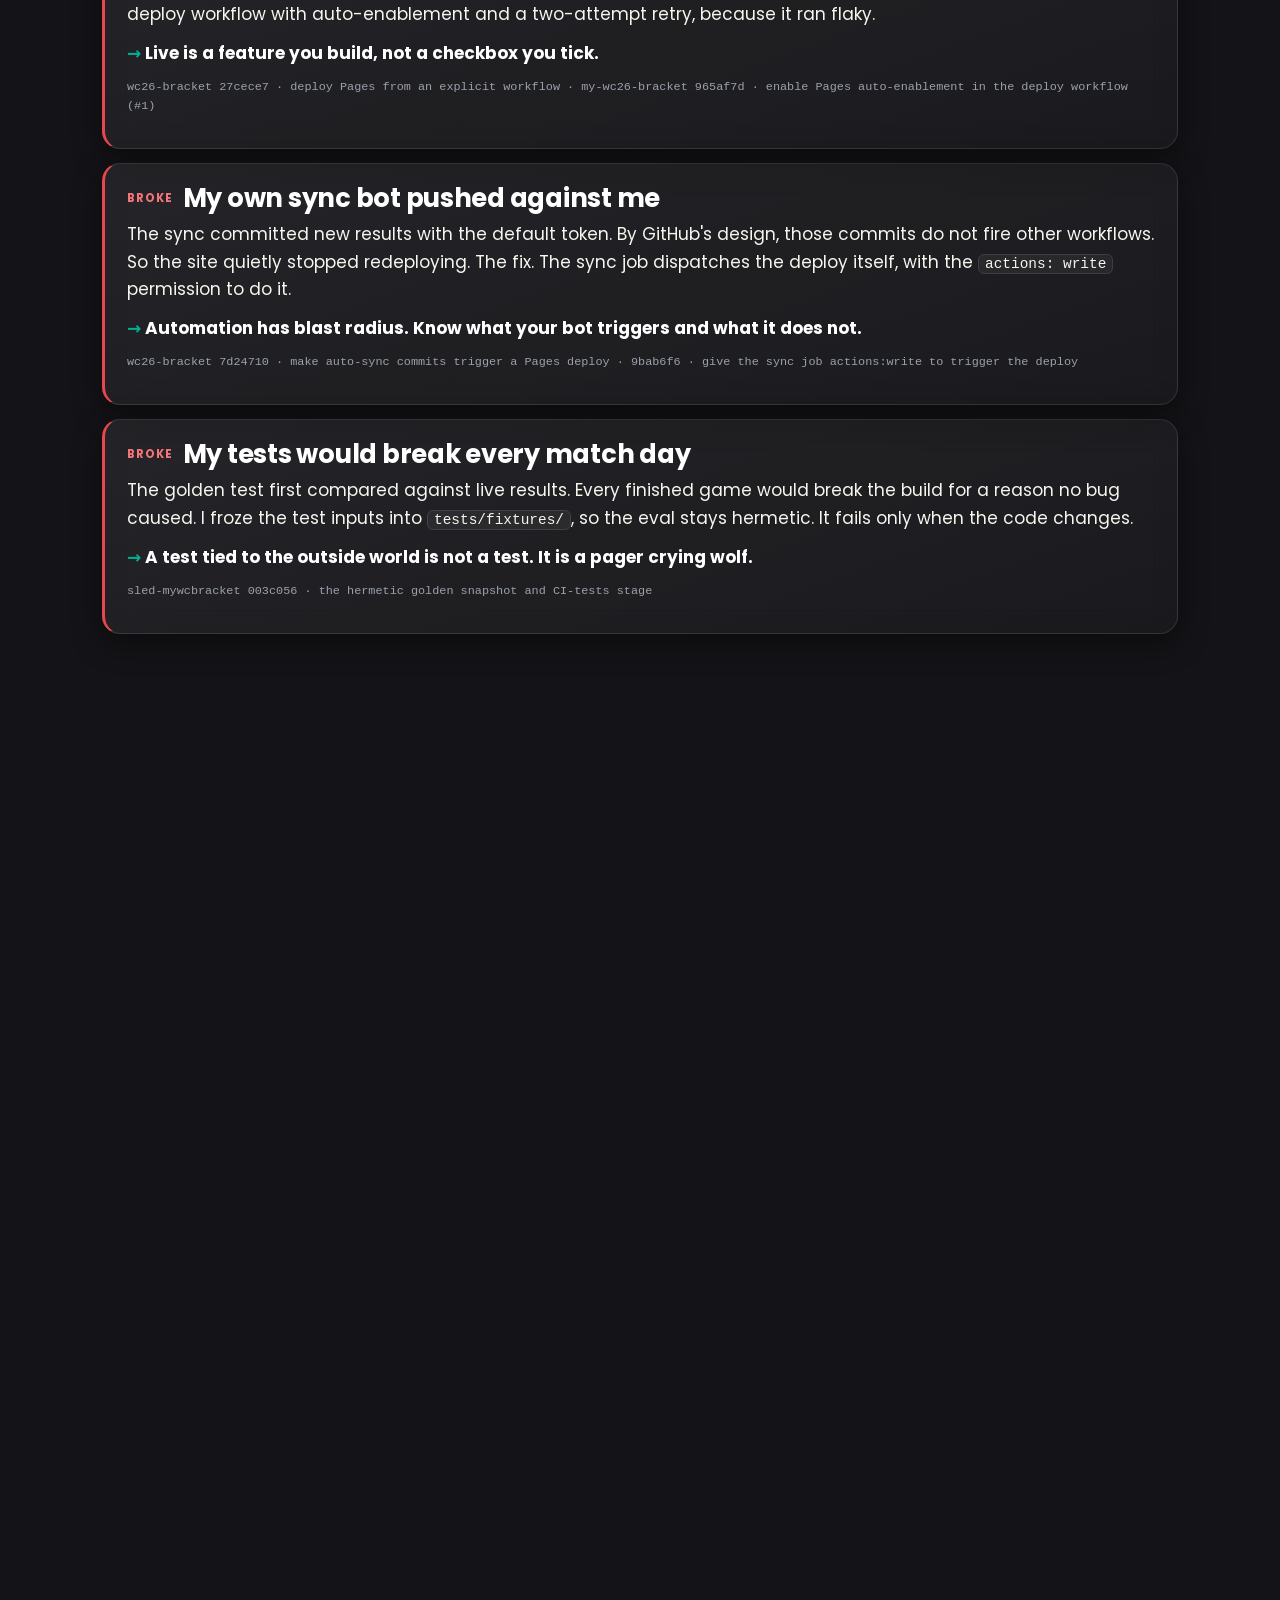
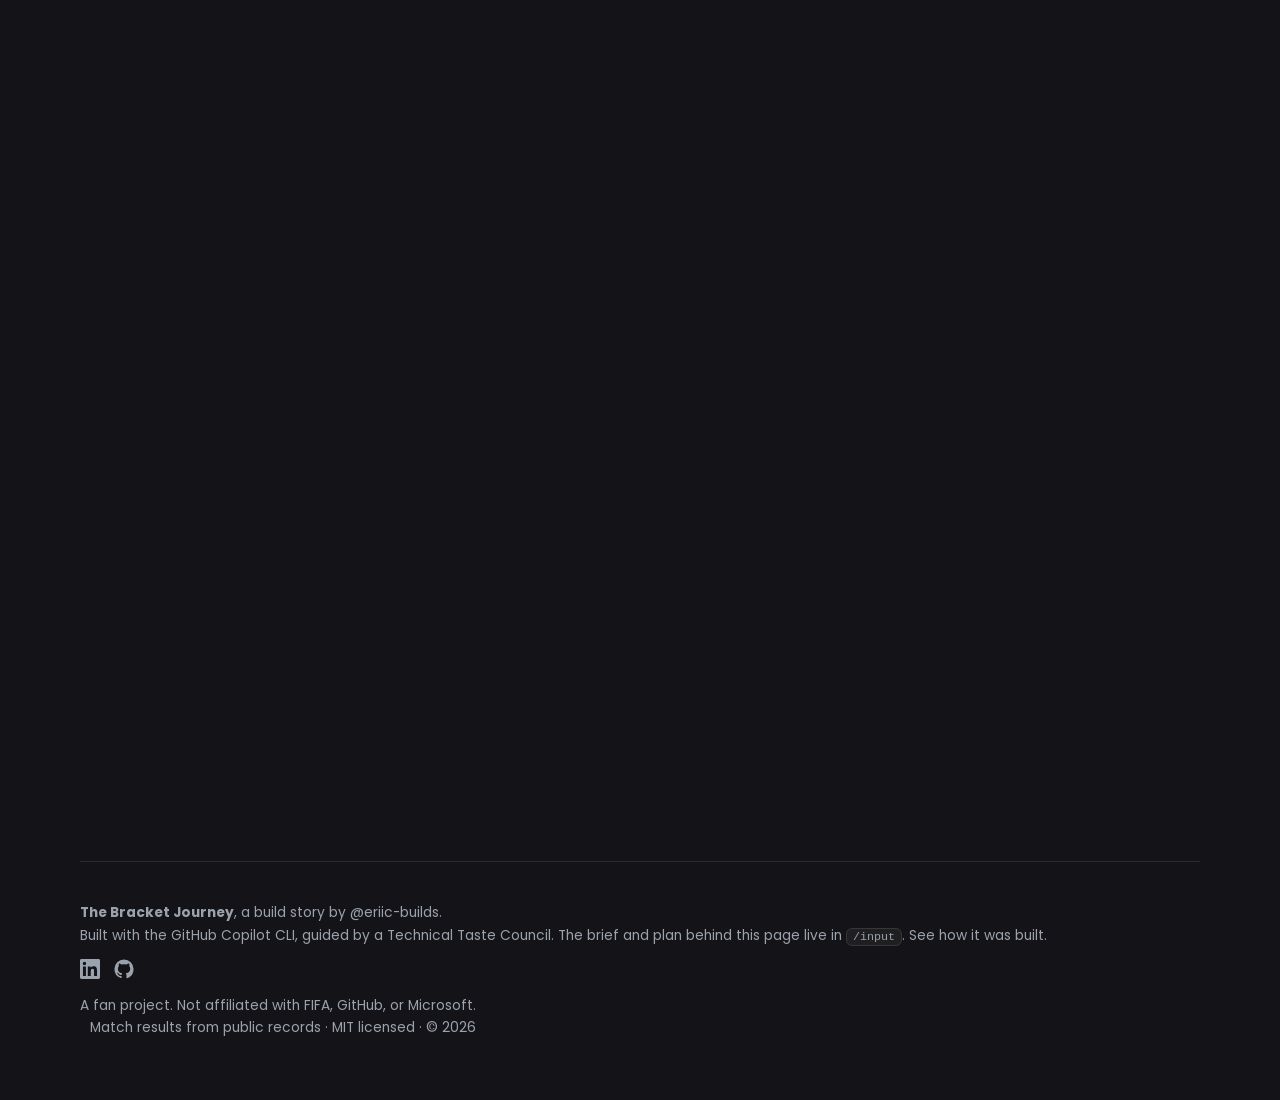
==== commit a19d0cd7: "Add LinkedIn and GitHub icons to the top nav The footer already links out to LinkedIn and the repo; " ====
--- a/docs/index.html
+++ b/docs/index.html
@@ -27,6 +27,10 @@
     <span class="orb" aria-hidden="true"></span>
     <span>The Bracket Journey<small>Excel to live app, in six days</small></span>
   </a>
+  <span class="social">
+    <a href="https://www.linkedin.com/in/ericxlam/" target="_blank" rel="noopener" aria-label="Eric Lam on LinkedIn" title="LinkedIn"><svg viewBox="0 0 24 24" aria-hidden="true"><path d="M20.45 20.45h-3.56v-5.57c0-1.33-.02-3.04-1.85-3.04-1.85 0-2.14 1.45-2.14 2.94v5.67H9.35V9h3.41v1.56h.05c.48-.9 1.64-1.85 3.37-1.85 3.6 0 4.27 2.37 4.27 5.46v6.28zM5.34 7.43a2.06 2.06 0 1 1 0-4.13 2.06 2.06 0 0 1 0 4.13zM7.12 20.45H3.56V9h3.56v11.45zM22.22 0H1.77C.79 0 0 .77 0 1.72v20.55C0 23.23.79 24 1.77 24h20.45c.98 0 1.78-.77 1.78-1.72V1.72C24 .77 23.2 0 22.22 0z"/></svg></a>
+    <a href="https://github.com/eriic-builds/bracket-journey" target="_blank" rel="noopener" aria-label="This project on GitHub" title="GitHub repo"><svg viewBox="0 0 24 24" aria-hidden="true"><path d="M12 .5A11.5 11.5 0 0 0 .5 12a11.5 11.5 0 0 0 7.86 10.92c.57.1.78-.25.78-.55v-2c-3.2.7-3.88-1.36-3.88-1.36-.52-1.33-1.28-1.69-1.28-1.69-1.05-.72.08-.7.08-.7 1.16.08 1.77 1.19 1.77 1.19 1.03 1.77 2.7 1.26 3.36.96.1-.75.4-1.26.73-1.55-2.55-.29-5.24-1.28-5.24-5.68 0-1.25.45-2.28 1.19-3.08-.12-.29-.52-1.46.11-3.05 0 0 .97-.31 3.18 1.18a11 11 0 0 1 5.8 0c2.2-1.49 3.17-1.18 3.17-1.18.63 1.59.23 2.76.11 3.05.74.8 1.19 1.83 1.19 3.08 0 4.41-2.69 5.38-5.25 5.67.41.35.78 1.05.78 2.12v3.14c0 .3.2.66.79.55A11.5 11.5 0 0 0 23.5 12 11.5 11.5 0 0 0 12 .5z"/></svg></a>
+  </span>
   <div class="dots">
     <a href="#payoff">Payoff</a>
     <a href="#spark">Spark</a>
--- a/docs/css/journey.css
+++ b/docs/css/journey.css
@@ -134,6 +134,10 @@
 .nav .dots a:hover{color:var(--text); background:var(--hover)}
 .nav .dots a.active{color:var(--text); background:var(--grad-soft)}
 .nav .navcta{display:flex; gap:8px; align-items:center}
+.nav .social{display:inline-flex; align-items:center; gap:4px}
+.nav .social a{color:var(--muted); display:inline-flex; line-height:0; padding:6px; border-radius:8px; transition:color .16s ease, background .16s ease, transform .16s ease}
+.nav .social a:hover{color:var(--text); background:var(--hover); transform:translateY(-1px)}
+.nav .social svg{width:18px; height:18px; fill:currentColor; display:block}
 .nav-toggle{display:none}
 @media (max-width:900px){
   .nav .dots{display:none}
